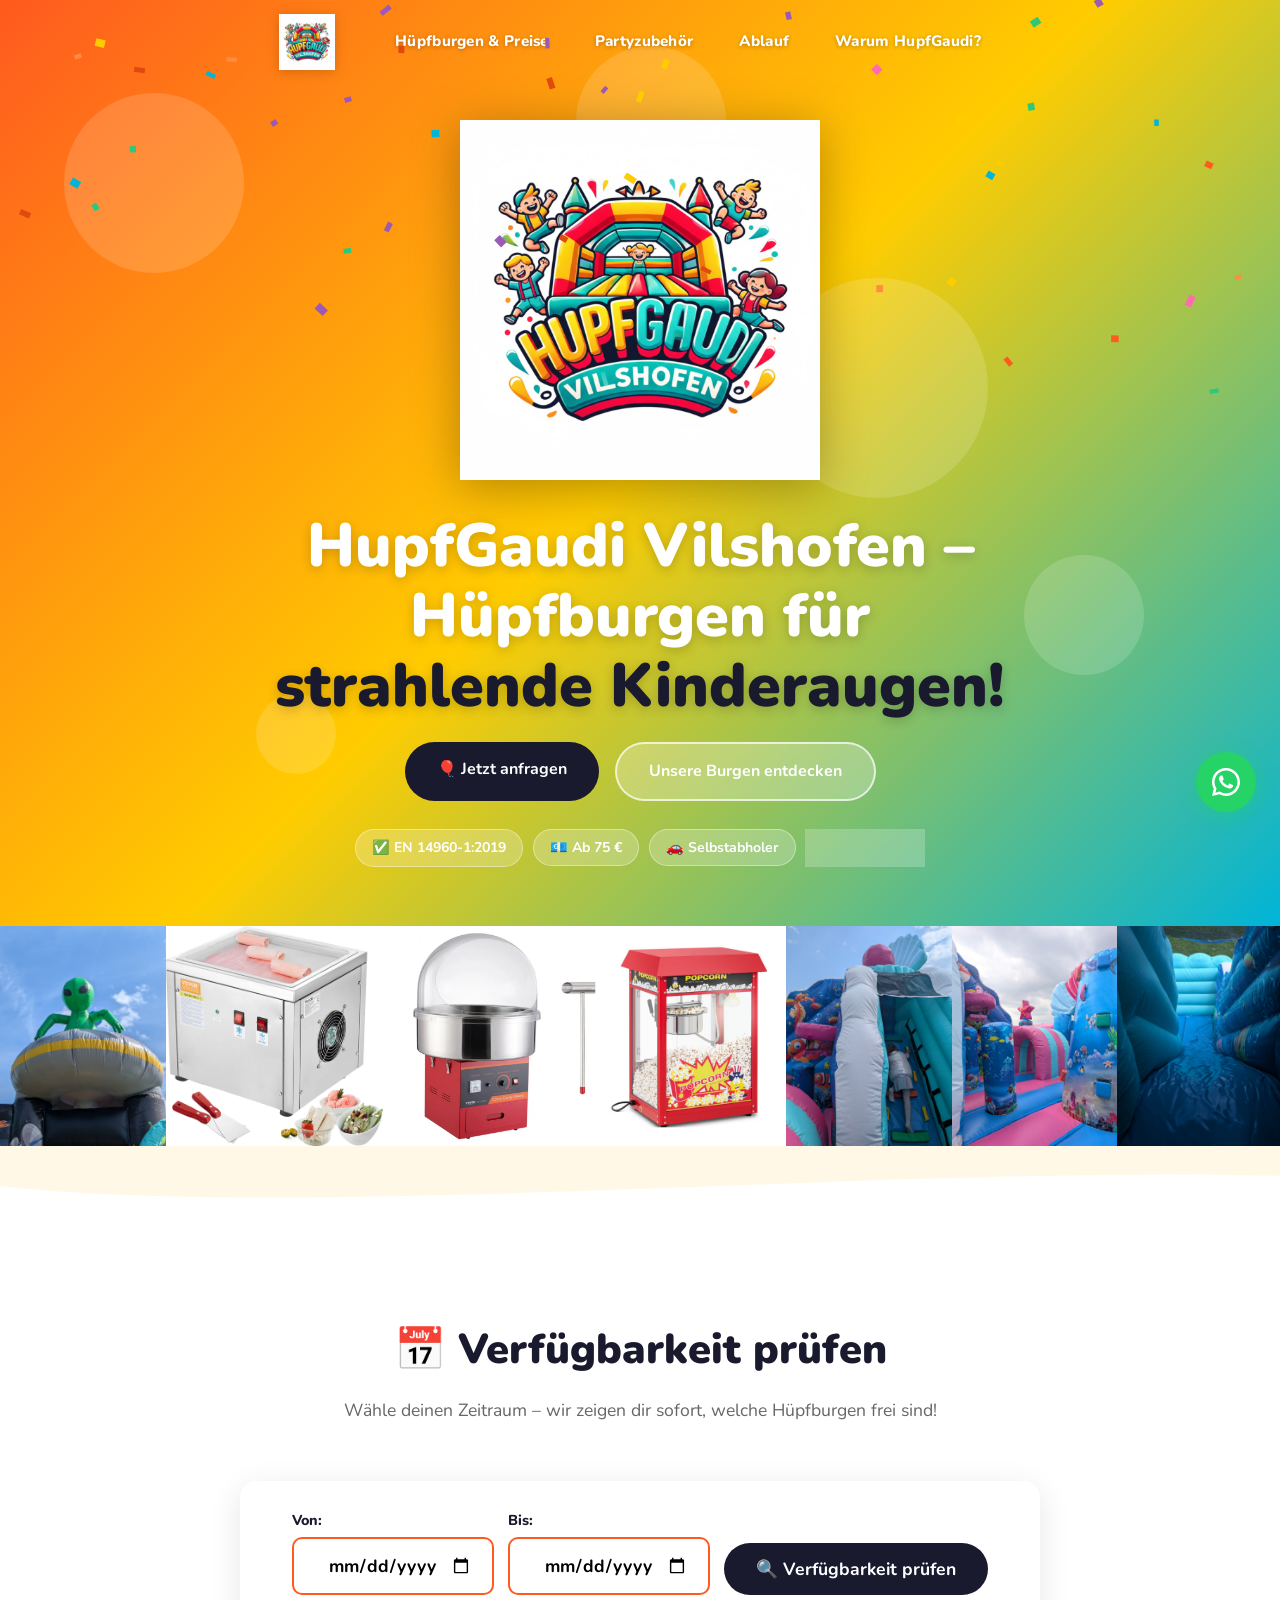
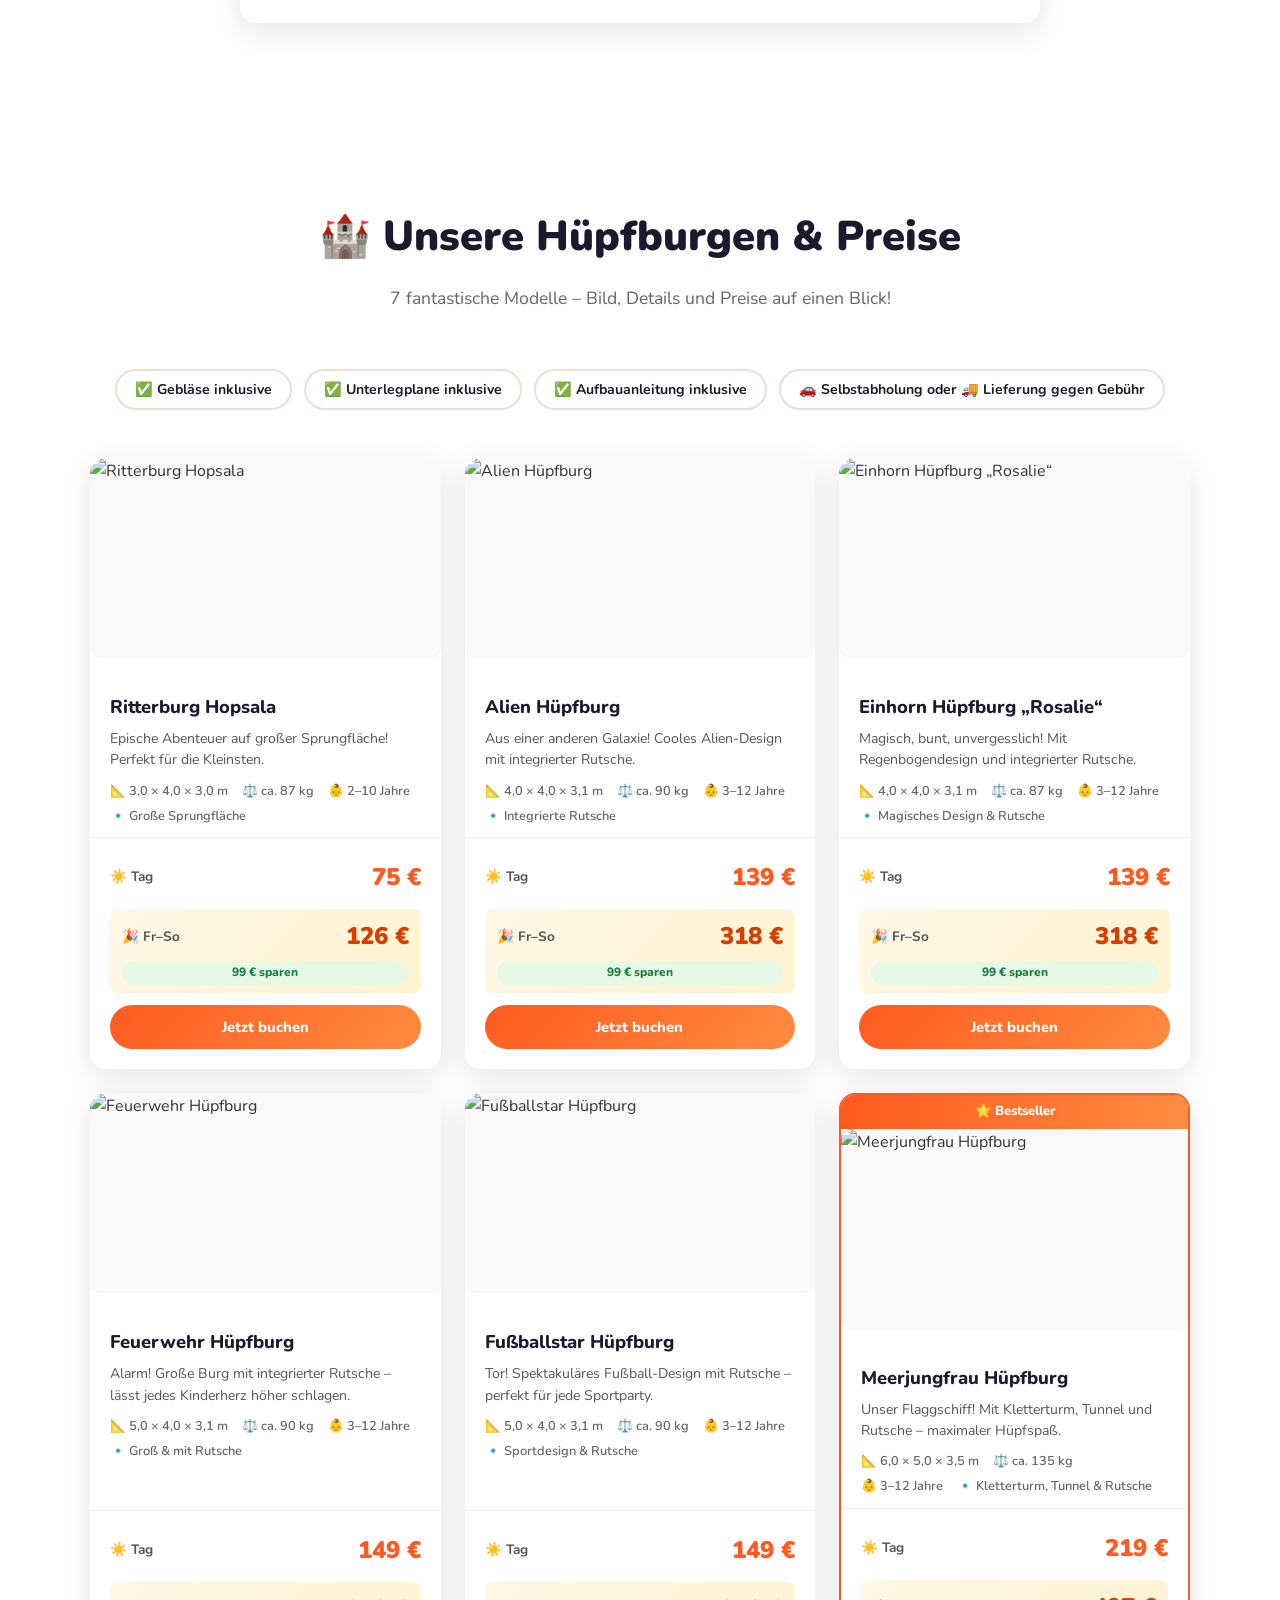
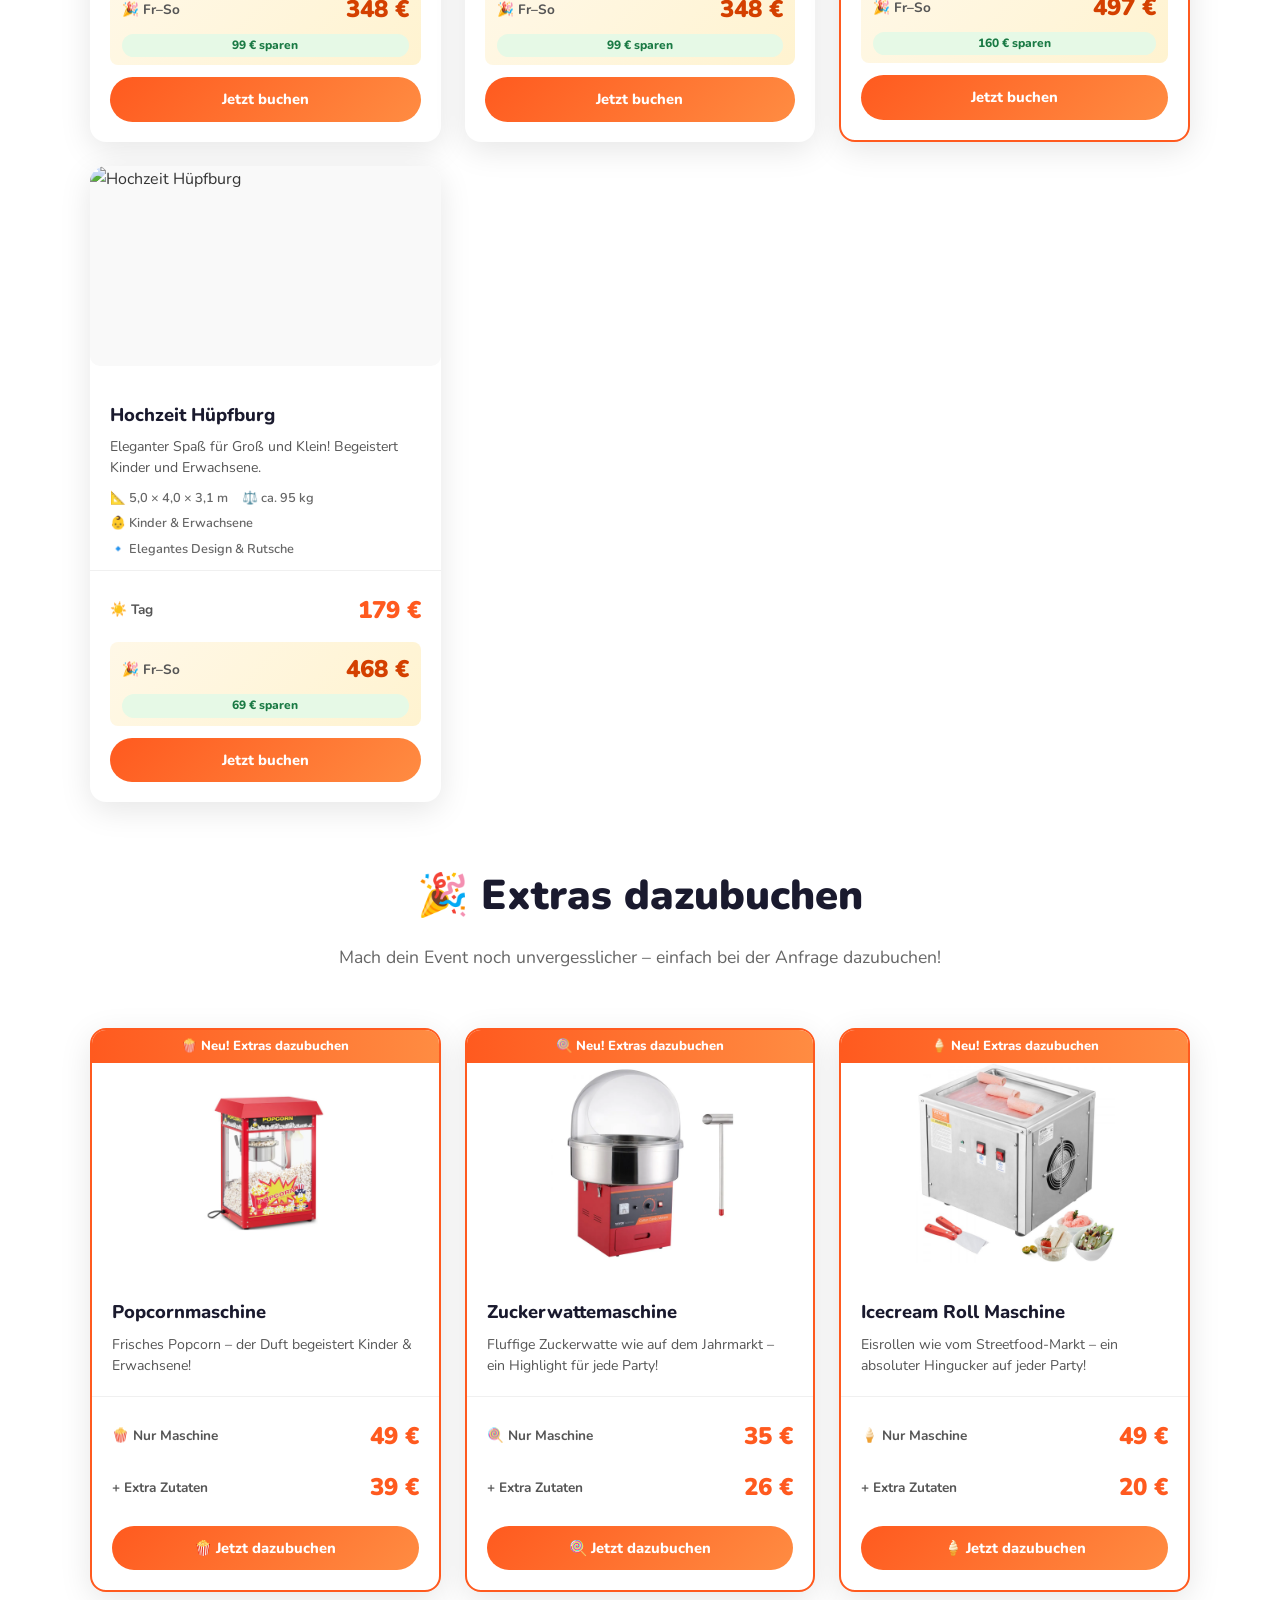
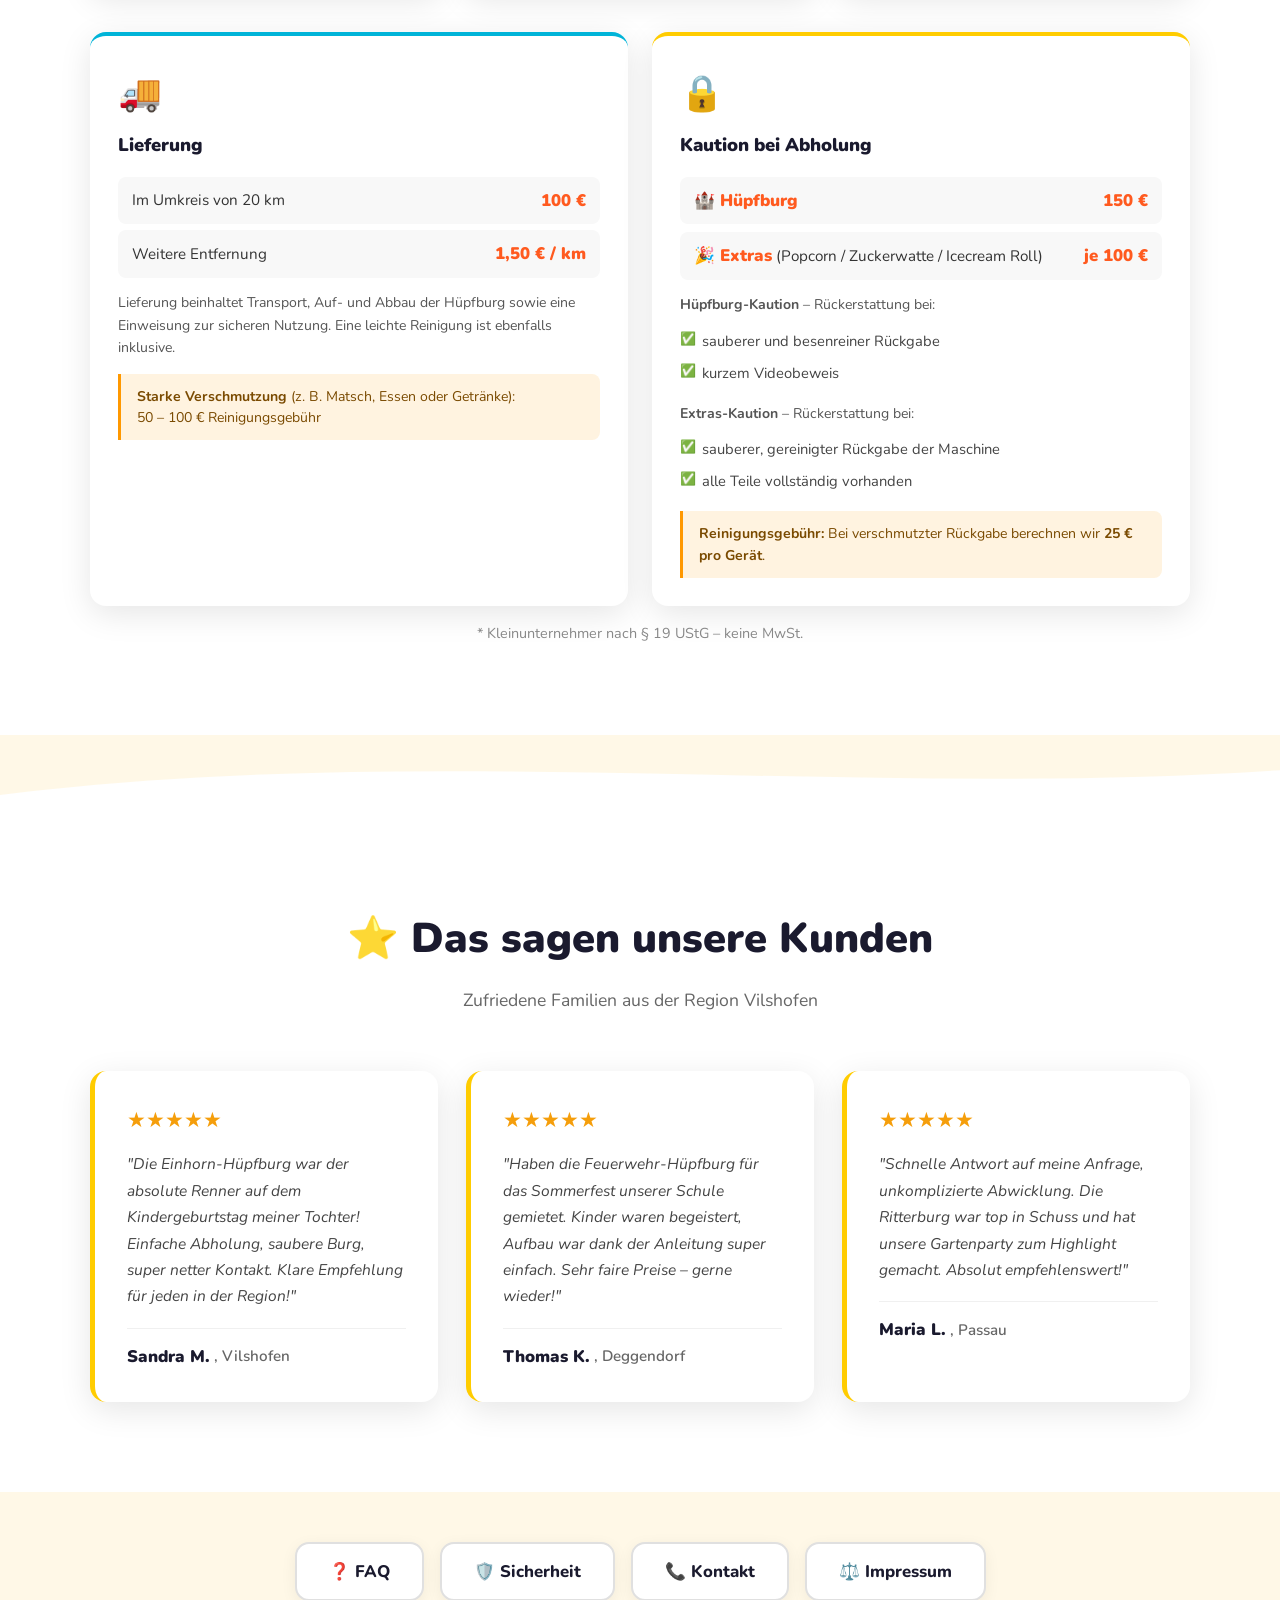
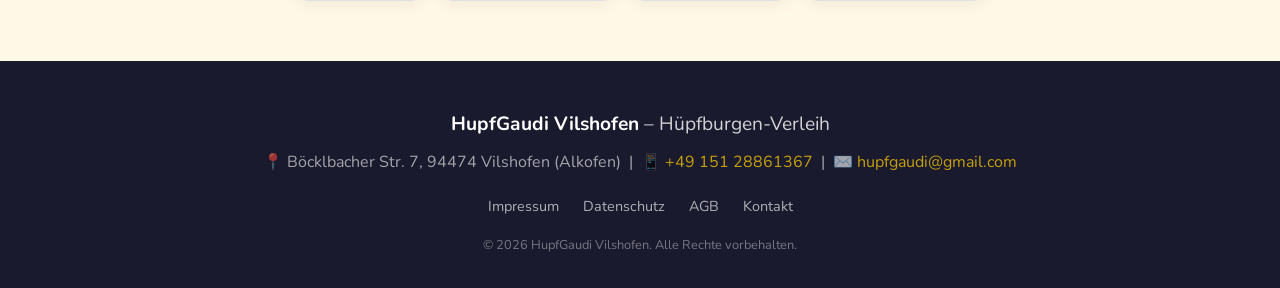
==== index.html @ 4e7404ff "Kontaktformular als Online-Buchung, Sperrtage, Anfragen-Verwaltung, E-Mail-Redesign - Kontaktformula" ====
<!DOCTYPE html>
<html lang="de">
<head>
  <meta charset="UTF-8" />
  <meta name="viewport" content="width=device-width, initial-scale=1.0" />

  <!-- SEO -->
  <title>Hüpfburg mieten Vilshofen & Passau | HupfGaudi – ab 109 € EN 14960-1 geprüft</title>
  <meta name="description" content="Hüpfburgen-Verleih in Vilshofen und Umgebung. Geprüft nach EN 14960-1:2019, faire Preise ab 109 € – für Kindergeburtstage, Familienfeste, Firmenfeiern. Jetzt anfragen!" />
  <link rel="canonical" href="https://www.hupfgaudi-vilshofen.de/" />

  <!-- Geo-Tags (lokale SEO) -->
  <meta name="geo.region"    content="DE-BY" />
  <meta name="geo.placename" content="Vilshofen an der Donau" />
  <meta name="geo.position"  content="48.60;13.18" />
  <meta name="ICBM"          content="48.60, 13.18" />

  <!-- Open Graph -->
  <meta property="og:type"        content="website" />
  <meta property="og:title"       content="HupfGaudi Vilshofen – Hüpfburgen-Verleih ab 75 €" />
  <meta property="og:description" content="Hüpfburgen nach EN 14960-1:2019 für Kindergeburtstage & Feste. Selbstabholung in Vilshofen (Alkofen). Jetzt anfragen!" />
  <meta property="og:url"         content="https://www.hupfgaudi-vilshofen.de" />
  <meta property="og:locale"      content="de_DE" />

  <!-- Twitter Card -->
  <meta name="twitter:card"        content="summary_large_image" />
  <meta name="twitter:title"       content="HupfGaudi Vilshofen – Hüpfburgen-Verleih" />
  <meta name="twitter:description" content="Hüpfburgen nach EN 14960-1:2019 ab 75 €. Jetzt anfragen!" />

  <!-- Google Fonts: Nunito (rund, verspielt, cross-platform) -->
  <link rel="preconnect" href="https://fonts.googleapis.com" />
  <link rel="preconnect" href="https://fonts.gstatic.com" crossorigin />
  <link rel="stylesheet" href="https://fonts.googleapis.com/css2?family=Nunito:wght@400;600;700;800;900&display=swap" />

  <link rel="stylesheet" href="style.css" />

  <!-- Schema.org: LocalBusiness -->
  <script type="application/ld+json">
  {
    "@context": "https://schema.org",
    "@type": "LocalBusiness",
    "name": "HupfGaudi Vilshofen",
    "description": "Hüpfburgen-Verleih in Vilshofen und Umgebung. Geprüft nach EN 14960-1:2019, faire Preise ab 75 €.",
    "telephone": "+4915128861367",
    "email": "hupfgaudi@gmail.com",
    "address": {
      "@type": "PostalAddress",
      "streetAddress": "Böcklbacher Str. 7",
      "addressLocality": "Vilshofen an der Donau",
      "postalCode": "94474",
      "addressCountry": "DE"
    },
    "openingHoursSpecification": [{
      "@type": "OpeningHoursSpecification",
      "dayOfWeek": ["Monday","Tuesday","Wednesday","Thursday","Friday","Saturday"],
      "opens": "08:00",
      "closes": "20:00"
    }],
    "priceRange": "ab 75 €"
  }
  </script>

  <!-- Schema.org: FAQPage (Google Rich Snippets) -->
  <script type="application/ld+json">
  {
    "@context": "https://schema.org",
    "@type": "FAQPage",
    "mainEntity": [
      { "@type": "Question", "name": "Was kostet eine Hüpfburg für einen Tag?",
        "acceptedAnswer": { "@type": "Answer", "text": "Unsere Hüpfburgen sind ab 75 € pro Tag erhältlich. Im Preis enthalten sind Gebläse, Unterlegplane und Aufbauanleitung – ohne versteckte Kosten." }},
      { "@type": "Question", "name": "Was ist im Mietpreis enthalten?",
        "acceptedAnswer": { "@type": "Answer", "text": "Gebläse, Unterlegplane und eine detaillierte Aufbauanleitung sind immer inklusive." }},
      { "@type": "Question", "name": "Wie groß muss die Fläche sein?",
        "acceptedAnswer": { "@type": "Answer", "text": "Je nach Modell ca. 5×5 m bis 7×4 m. Wir beraten Sie gerne." }},
      { "@type": "Question", "name": "Liefern Sie auch?",
        "acceptedAnswer": { "@type": "Answer", "text": "Aktuell bieten wir Selbstabholung in Vilshofen (Alkofen) an. Sprechen Sie uns auf Lieferoptionen an." }},
      { "@type": "Question", "name": "Gibt es eine Kaution?",
        "acceptedAnswer": { "@type": "Answer", "text": "Ja, bei Abholung wird eine Kaution erhoben: 150 € für Hüpfburgen, 100 € für Popcornmaschine, 100 € für Zuckerwattemaschine. Alle Kautionen werden bei sauberer Rückgabe vollständig erstattet. Bei verschmutzter Rückgabe berechnen wir 25 € Reinigungsgebühr pro Gerät." }}
    ]
  }
  </script>
</head>
<body>

  <!-- Accessibility: Skip Link -->
  <!-- Konfetti -->
  <canvas id="confetti" aria-hidden="true"></canvas>

  <a href="#huepfburgen" class="skip-link">Zum Hauptinhalt springen</a>

  <!-- ═══════════ HEADER ═══════════ -->
  <header id="header" role="banner">
    <a href="#" class="logo-wrap" aria-label="HupfGaudi Vilshofen – Startseite">
      <img src="img/logo.jpg" alt="HupfGaudi Vilshofen Logo" class="header-logo" />
    </a>
    <nav id="nav" role="navigation" aria-label="Hauptnavigation">
      <a href="#huepfburgen">Hüpfburgen & Preise</a>
      <a href="#partyzubehoer">Partyzubehör</a>
      <a href="javascript:void(0)" onclick="openModal('modal-ablauf')">Ablauf</a>
      <a href="javascript:void(0)" onclick="openModal('modal-warum')">Warum HupfGaudi?</a>
    </nav>
    <button class="burger" id="burger" aria-label="Menü öffnen" aria-expanded="false">
      <span></span><span></span><span></span>
    </button>
  </header>

  <main id="main-content">

    <!-- ═══════════ HERO ═══════════ -->
    <section class="hero" id="hero" aria-label="Willkommensbereich">
      <div class="hero-bubbles" aria-hidden="true">
        <div class="bubble"></div>
        <div class="bubble"></div>
        <div class="bubble"></div>
        <div class="bubble"></div>
        <div class="bubble"></div>
      </div>
      <div class="hero-content">
        <img src="img/logo.jpg" alt="HupfGaudi Vilshofen" class="hero-logo" />
        <h1>
          HupfGaudi Vilshofen –<br />
          Hüpfburgen für <span class="hero-highlight">strahlende Kinderaugen!</span>
        </h1>
        <div class="hero-btns">
          <a href="javascript:void(0)" onclick="openModal('modal-kontakt')" class="btn btn-primary">🎈 Jetzt anfragen</a>
          <a href="#huepfburgen" class="btn btn-secondary">Unsere Burgen entdecken</a>
        </div>
        <div class="hero-badges" aria-label="Unsere Vorteile">
          <span class="badge">✅ EN 14960-1:2019</span>
          <span class="badge">💶 Ab 75 €</span>
          <span class="badge">🚗 Selbstabholer</span>
          <span class="badge">📍 Vilshofen</span>
        </div>
      </div>
    </section>

    <!-- ═══════════ DIASHOW ═══════════ -->
    <section class="slideshow-strip" id="slideshow-strip" style="display:none">
      <div class="slideshow-track" id="hero-slideshow"></div>
    </section>

    <!-- ═══════════ WOCHENENDANGEBOT ═══════════ -->
    <section id="weekend-deal" class="weekend-deal" style="display:none">
      <div class="container">
        <h2 class="section-title">🔥 Wochenendangebot</h2>
        <p class="section-subtitle" id="deal-subtitle"></p>
        <div class="combo-grid" id="deal-container"></div>
      </div>
    </section>

    <!-- Wellen-Trenner -->
    <div class="wave-divider" style="background:var(--hell)" aria-hidden="true">
      <svg viewBox="0 0 1440 80" xmlns="http://www.w3.org/2000/svg" preserveAspectRatio="none" height="80">
        <path d="M0,40 C360,80 1080,0 1440,40 L1440,80 L0,80 Z" fill="#ffffff"/>
      </svg>
    </div>

    <!-- ═══════════ VERFÜGBARKEIT ═══════════ -->
    <section id="verfuegbarkeit">
      <div class="container" style="max-width:800px">
        <h2 class="section-title">📅 Verfügbarkeit prüfen</h2>
        <p class="section-subtitle">Wähle deinen Zeitraum – wir zeigen dir sofort, welche Hüpfburgen frei sind!</p>

        <div class="avail-check">
          <div class="avail-input-wrap">
            <div class="avail-date-group">
              <label for="avail-from">Von:</label>
              <input type="date" id="avail-from" class="avail-date-input" />
            </div>
            <div class="avail-date-group">
              <label for="avail-to">Bis:</label>
              <input type="date" id="avail-to" class="avail-date-input" />
            </div>
            <button id="avail-btn" class="btn btn-primary avail-btn">🔍 Verfügbarkeit prüfen</button>
          </div>

          <div id="avail-loading" class="avail-loading" style="display:none"><div class="avail-spinner"></div><p>Verfügbarkeit wird geprüft…</p></div>

          <div id="avail-results" class="avail-results" style="display:none">
            <h3 id="avail-results-title"></h3>
            <div id="avail-grid" class="avail-grid"></div>
            <p class="avail-hint">✅ = Verfügbar · ❌ = Bereits gebucht</p>
          </div>

          <div id="avail-error" class="avail-error" style="display:none">
            <p>⚠️ Die Verfügbarkeit konnte nicht abgerufen werden. Bitte kontaktiere uns direkt per <a href="https://wa.me/4915128861367">WhatsApp</a> oder <a href="tel:+4915128861367">Telefon</a>.</p>
          </div>
        </div>
      </div>
    </section>

    <!-- ═══════════ HÜPFBURGEN & PREISE (kombiniert) ═══════════ -->
    <section id="huepfburgen">
      <div class="container">
        <h2 class="section-title">🏰 Unsere Hüpfburgen & Preise</h2>
        <p class="section-subtitle">7 fantastische Modelle – Bild, Details und Preise auf einen Blick!</p>

        <div class="price-includes">
          <span>✅ Gebläse inklusive</span>
          <span>✅ Unterlegplane inklusive</span>
          <span>✅ Aufbauanleitung inklusive</span>
          <span>🚗 Selbstabholung oder 🚚 Lieferung gegen Gebühr</span>
        </div>

        <div id="preise" class="combo-grid">

          <div class="combo-card" data-product="Ritterburg Hopsala">
            <img src="https://hupfgaudi-vilshofen.de/wp-content/uploads/go-x/u/17b03c36-5d1a-478e-9a02-f8ebd2e70e9b/image.png" alt="Ritterburg Hopsala" class="combo-img card-img" loading="lazy" />
            <div class="combo-info">
              <h3>Ritterburg Hopsala</h3>
              <p>Epische Abenteuer auf großer Sprungfläche! Perfekt für die Kleinsten.</p>
              <ul class="combo-meta">
                <li>📐 3,0 × 4,0 × 3,0 m</li>
                <li>⚖️ ca. 87 kg</li>
                <li>👶 2–10 Jahre</li>
                <li>🔹 Große Sprungfläche</li>
              </ul>
            </div>
            <div class="combo-prices">
              <div class="combo-price-main">
                <span class="combo-price-label">☀️ Tag</span>
                <span class="combo-price-value">75 €</span>
              </div>
              <div class="combo-price-weekend">
                <span class="combo-price-label">🎉 Fr–So</span>
                <span class="combo-price-value">126 €</span>
                <span class="combo-save">99 € sparen</span>
              </div>
              <a href="#verfuegbarkeit" class="combo-cta">Jetzt buchen</a>
            </div>
          </div>

          <div class="combo-card" data-product="Alien">
            <img src="https://hupfgaudi-vilshofen.de/wp-content/uploads/go-x/u/9139d95d-2272-4b9a-8d67-c8d38ae06c48/image.png" alt="Alien Hüpfburg" class="combo-img card-img" loading="lazy" />
            <div class="combo-info">
              <h3>Alien Hüpfburg</h3>
              <p>Aus einer anderen Galaxie! Cooles Alien-Design mit integrierter Rutsche.</p>
              <ul class="combo-meta">
                <li>📐 4,0 × 4,0 × 4,0 m</li>
                <li>⚖️ ca. 90 kg</li>
                <li>👶 3–12 Jahre</li>
                <li>🔹 Integrierte Rutsche</li>
              </ul>
            </div>
            <div class="combo-prices">
              <div class="combo-price-main">
                <span class="combo-price-label">☀️ Tag</span>
                <span class="combo-price-value">139 €</span>
              </div>
              <div class="combo-price-weekend">
                <span class="combo-price-label">🎉 Fr–So</span>
                <span class="combo-price-value">318 €</span>
                <span class="combo-save">99 € sparen</span>
              </div>
              <a href="#verfuegbarkeit" class="combo-cta">Jetzt buchen</a>
            </div>
          </div>

          <div class="combo-card" data-product="Einhorn Rosalie">
            <img src="https://hupfgaudi-vilshofen.de/wp-content/uploads/go-x/u/09ec4e04-1e2e-4702-bc83-2e39eb7cff16/image.png" alt="Einhorn Rosalie" class="combo-img card-img" loading="lazy" />
            <div class="combo-info">
              <h3>Einhorn Hüpfburg „Rosalie"</h3>
              <p>Magisch, bunt, unvergesslich! Mit Regenbogendesign und integrierter Rutsche.</p>
              <ul class="combo-meta">
                <li>📐 4,0 × 4,0 × 3,1 m</li>
                <li>⚖️ ca. 87 kg</li>
                <li>👶 3–12 Jahre</li>
                <li>🔹 Magisches Design & Rutsche</li>
              </ul>
            </div>
            <div class="combo-prices">
              <div class="combo-price-main">
                <span class="combo-price-label">☀️ Tag</span>
                <span class="combo-price-value">139 €</span>
              </div>
              <div class="combo-price-weekend">
                <span class="combo-price-label">🎉 Fr–So</span>
                <span class="combo-price-value">318 €</span>
                <span class="combo-save">99 € sparen</span>
              </div>
              <a href="#verfuegbarkeit" class="combo-cta">Jetzt buchen</a>
            </div>
          </div>

          <div class="combo-card" data-product="Feuerwehr">
            <img src="https://hupfgaudi-vilshofen.de/wp-content/uploads/go-x/u/552882bf-eacf-4b68-8d9b-aba392b2099b/image.png" alt="Feuerwehr Hüpfburg" class="combo-img card-img" loading="lazy" />
            <div class="combo-info">
              <h3>Feuerwehr Hüpfburg</h3>
              <p>Alarm! Große Burg mit integrierter Rutsche – lässt jedes Kinderherz höher schlagen.</p>
              <ul class="combo-meta">
                <li>📐 5,0 × 4,0 × 3,1 m</li>
                <li>⚖️ ca. 90 kg</li>
                <li>👶 3–12 Jahre</li>
                <li>🔹 Groß & mit Rutsche</li>
              </ul>
            </div>
            <div class="combo-prices">
              <div class="combo-price-main">
                <span class="combo-price-label">☀️ Tag</span>
                <span class="combo-price-value">149 €</span>
              </div>
              <div class="combo-price-weekend">
                <span class="combo-price-label">🎉 Fr–So</span>
                <span class="combo-price-value">348 €</span>
                <span class="combo-save">99 € sparen</span>
              </div>
              <a href="#verfuegbarkeit" class="combo-cta">Jetzt buchen</a>
            </div>
          </div>

          <div class="combo-card" data-product="Fußballstar">
            <img src="https://hupfgaudi-vilshofen.de/wp-content/uploads/go-x/u/a70ba2fb-c9b3-48a7-987a-b2f84bdc419a/image.png" alt="Fußballstar Hüpfburg" class="combo-img card-img" loading="lazy" />
            <div class="combo-info">
              <h3>Fußballstar Hüpfburg</h3>
              <p>Tor! Spektakuläres Fußball-Design mit Rutsche – perfekt für jede Sportparty.</p>
              <ul class="combo-meta">
                <li>📐 5,0 × 4,0 × 3,1 m</li>
                <li>⚖️ ca. 90 kg</li>
                <li>👶 3–12 Jahre</li>
                <li>🔹 Sportdesign & Rutsche</li>
              </ul>
            </div>
            <div class="combo-prices">
              <div class="combo-price-main">
                <span class="combo-price-label">☀️ Tag</span>
                <span class="combo-price-value">149 €</span>
              </div>
              <div class="combo-price-weekend">
                <span class="combo-price-label">🎉 Fr–So</span>
                <span class="combo-price-value">348 €</span>
                <span class="combo-save">99 € sparen</span>
              </div>
              <a href="#verfuegbarkeit" class="combo-cta">Jetzt buchen</a>
            </div>
          </div>

          <div class="combo-card combo-card--featured" data-product="Meerjungfrau">
            <div class="combo-badge">⭐ Bestseller</div>
            <img src="https://hupfgaudi-vilshofen.de/wp-content/uploads/go-x/u/9abdbab3-65f9-4fb0-846a-997c09765c65/l0,t135,w1080,h1080/image-768x768.png" alt="Meerjungfrau Hüpfburg" class="combo-img card-img" loading="lazy" />
            <div class="combo-info">
              <h3>Meerjungfrau Hüpfburg</h3>
              <p>Unser Flaggschiff! Mit Kletterturm, Tunnel und Rutsche – maximaler Hüpfspaß.</p>
              <ul class="combo-meta">
                <li>📐 6,0 × 5,0 × 3,5 m</li>
                <li>⚖️ ca. 135 kg</li>
                <li>👶 3–12 Jahre</li>
                <li>🔹 Kletterturm, Tunnel & Rutsche</li>
              </ul>
            </div>
            <div class="combo-prices">
              <div class="combo-price-main">
                <span class="combo-price-label">☀️ Tag</span>
                <span class="combo-price-value">219 €</span>
              </div>
              <div class="combo-price-weekend">
                <span class="combo-price-label">🎉 Fr–So</span>
                <span class="combo-price-value">497 €</span>
                <span class="combo-save">160 € sparen</span>
              </div>
              <a href="#verfuegbarkeit" class="combo-cta">Jetzt buchen</a>
            </div>
          </div>

          <div class="combo-card" data-product="Hochzeitsburg">
            <img src="https://hupfgaudi-vilshofen.de/wp-content/uploads/go-x/u/1d8aa97d-fbc4-4550-acd7-49bdc215a979/image.png" alt="Hochzeit Hüpfburg" class="combo-img card-img" loading="lazy" />
            <div class="combo-info">
              <h3>Hochzeit Hüpfburg</h3>
              <p>Eleganter Spaß für Groß und Klein! Begeistert Kinder und Erwachsene.</p>
              <ul class="combo-meta">
                <li>📐 5,0 × 4,0 × 3,1 m</li>
                <li>⚖️ ca. 95 kg</li>
                <li>👨‍👩‍👧 Kinder & Erwachsene</li>
                <li>🔹 Elegantes Design & Rutsche</li>
              </ul>
            </div>
            <div class="combo-prices">
              <div class="combo-price-main">
                <span class="combo-price-label">☀️ Tag</span>
                <span class="combo-price-value">179 €</span>
              </div>
              <div class="combo-price-weekend">
                <span class="combo-price-label">🎉 Fr–So</span>
                <span class="combo-price-value">468 €</span>
                <span class="combo-save">99 € sparen</span>
              </div>
              <a href="#verfuegbarkeit" class="combo-cta">Jetzt buchen</a>
            </div>
          </div>

        </div>

        <!-- Extras Überschrift -->
        <h2 class="section-title" style="margin-top:60px" id="partyzubehoer">🎉 Extras dazubuchen</h2>
        <p class="section-subtitle">Mach dein Event noch unvergesslicher – einfach bei der Anfrage dazubuchen!</p>

        <!-- Popcorn Add-on (wie eine Hüpfburg-Karte) -->
        <div class="combo-grid extras-grid">
          <div class="combo-card combo-card--featured" data-product="Popcornmaschine">
            <div class="combo-badge">🍿 Neu! Extras dazubuchen</div>
            <img src="img/Popcornmaschine.avif" alt="Popcornmaschine" class="combo-img card-img" style="background:#fff" loading="lazy" />
            <div class="combo-info">
              <h3>Popcornmaschine</h3>
              <p>Frisches Popcorn – der Duft begeistert Kinder & Erwachsene!</p>
              <p style="font-size:.88rem;color:var(--dark);font-weight:700;margin-top:10px">Zutatenpaket beinhaltet:</p>
              <ul class="combo-meta" style="flex-direction:column;gap:2px">
                <li>📦 500 g Popcornmais</li>
                <li>🫗 Popcornöl</li>
                <li>🍬 Vanillezucker</li>
                <li>🥤 Popcorntüten</li>
                <li>🎉 Ca. 21 Liter fertiges Popcorn (~21 Portionen)</li>
              </ul>
            </div>
            <div class="combo-prices">
              <div class="combo-price-main">
                <span class="combo-price-label">🍿 Nur Maschine</span>
                <span class="combo-price-value">49 €</span>
              </div>
              <div class="combo-price-main">
                <span class="combo-price-label">+ Extra Zutatenpaket</span>
                <span class="combo-price-value">39 €</span>
              </div>
              <a href="javascript:void(0)" onclick="openModal('modal-kontakt')" class="combo-cta">🍿 Jetzt dazubuchen</a>
            </div>
          </div>

          <div class="combo-card combo-card--featured" data-product="Zuckerwattenmaschine">
            <div class="combo-badge">🍭 Neu! Extras dazubuchen</div>
            <img src="img/Zuckerwattemaschine.webp" alt="Zuckerwattemaschine" class="combo-img card-img" style="background:#fff" loading="lazy" />
            <div class="combo-info">
              <h3>Zuckerwattemaschine</h3>
              <p>Fluffige Zuckerwatte wie auf dem Jahrmarkt – ein Highlight für jede Party!</p>
              <p style="font-size:.88rem;color:var(--dark);font-weight:700;margin-top:10px">Zutatenset beinhaltet:</p>
              <ul class="combo-meta" style="flex-direction:column;gap:2px">
                <li>🍓 Aromazucker Erdbeer (230 g)</li>
                <li>🍦 Aromazucker Vanille (230 g)</li>
                <li>🫧 Aromazucker Kaugummi (230 g)</li>
                <li>🥢 50 Zuckerwattestäbe</li>
              </ul>
            </div>
            <div class="combo-prices">
              <div class="combo-price-main">
                <span class="combo-price-label">🍭 Nur Maschine</span>
                <span class="combo-price-value">35 €</span>
              </div>
              <div class="combo-price-main">
                <span class="combo-price-label">+ Extra Zutatenset</span>
                <span class="combo-price-value">26 €</span>
              </div>
              <a href="javascript:void(0)" onclick="openModal('modal-kontakt')" class="combo-cta">🍭 Jetzt dazubuchen</a>
            </div>
          </div>

          <div class="combo-card combo-card--featured" data-product="Ice Cream Roll Maschine">
            <div class="combo-badge">🍦 Neu! Extras dazubuchen</div>
            <img src="img/icecream-roll-maschine.jpg" alt="Icecream Roll Maschine" class="combo-img card-img" style="background:#fff" loading="lazy" />
            <div class="combo-info">
              <h3>Icecream Roll Maschine</h3>
              <p>Eisrollen wie vom Streetfood-Markt – ein absoluter Hingucker auf jeder Party!</p>
              <p style="font-size:.88rem;color:var(--dark);font-weight:700;margin-top:10px">Zutatenset beinhaltet:</p>
              <ul class="combo-meta" style="flex-direction:column;gap:2px">
                <li>🥤 50 Becher</li>
                <li>🥄 50 Löffel</li>
              </ul>
            </div>
            <div class="combo-prices">
              <div class="combo-price-main">
                <span class="combo-price-label">🍦 Nur Maschine</span>
                <span class="combo-price-value">49 €</span>
              </div>
              <div class="combo-price-main">
                <span class="combo-price-label">+ Extra Zutatenset</span>
                <span class="combo-price-value">20 €</span>
              </div>
              <a href="javascript:void(0)" onclick="openModal('modal-kontakt')" class="combo-cta">🍦 Jetzt dazubuchen</a>
            </div>
          </div>

        </div>

        <!-- Lieferung & Kaution Info-Boxen -->
        <div class="extra-info-grid">

          <div class="extra-info-box extra-info-box--delivery">
            <div class="extra-info-icon">🚚</div>
            <h3>Lieferung</h3>
            <div class="extra-info-row">
              <span id="liefer-radius-text">Im Umkreis von 20 km</span>
              <strong id="liefer-pauschal-text">100 €</strong>
            </div>
            <div class="extra-info-row">
              <span>Weitere Entfernung</span>
              <strong id="liefer-km-text">1,50 € / km</strong>
            </div>
            <p class="extra-info-desc">Lieferung beinhaltet Transport, Auf- und Abbau der Hüpfburg sowie eine Einweisung zur sicheren Nutzung. Eine leichte Reinigung ist ebenfalls inklusive.</p>
            <div class="extra-info-warning">
              <strong>Starke Verschmutzung</strong> (z. B. Matsch, Essen oder Getränke):<br />
              50 – 100 € Reinigungsgebühr
            </div>
          </div>

          <div class="extra-info-box extra-info-box--kaution">
            <div class="extra-info-icon">🔒</div>
            <h3>Kaution bei Abholung</h3>

            <div class="extra-info-row" style="margin-bottom:8px">
              <span><strong>🏰 Hüpfburg</strong></span>
              <strong>150 €</strong>
            </div>
            <div class="extra-info-row" style="margin-bottom:14px">
              <span><strong>🎉 Extras</strong> (Popcorn / Zuckerwatte / Icecream Roll)</span>
              <strong>je 100 €</strong>
            </div>

            <p class="extra-info-desc"><strong>Hüpfburg-Kaution</strong> – Rückerstattung bei:</p>
            <ul class="extra-info-list">
              <li>sauberer und besenreiner Rückgabe</li>
              <li>kurzem Videobeweis</li>
            </ul>

            <p class="extra-info-desc" style="margin-top:14px"><strong>Extras-Kaution</strong> – Rückerstattung bei:</p>
            <ul class="extra-info-list">
              <li>sauberer, gereinigter Rückgabe der Maschine</li>
              <li>alle Teile vollständig vorhanden</li>
            </ul>
            <div class="extra-info-warning">
              <strong>Reinigungsgebühr:</strong> Bei verschmutzter Rückgabe berechnen wir <strong>25 € pro Gerät</strong>.
            </div>
          </div>

        </div>

        <p class="price-hint">* Kleinunternehmer nach § 19 UStG – keine MwSt.</p>
      </div>
    </section>

    <!-- Wellen-Trenner -->
    <div class="wave-divider" style="background:#fff8e7" aria-hidden="true">
      <svg viewBox="0 0 1440 80" xmlns="http://www.w3.org/2000/svg" preserveAspectRatio="none" height="80">
        <path d="M0,60 C480,0 960,80 1440,20 L1440,80 L0,80 Z" fill="#ffffff"/>
      </svg>
    </div>

    <!-- ═══════════ BEWERTUNGEN ═══════════ -->
    <section id="bewertungen">
      <div class="container">
        <h2 class="section-title">⭐ Das sagen unsere Kunden</h2>
        <p class="section-subtitle">Zufriedene Familien aus der Region Vilshofen</p>
        <div class="reviews-grid">

          <article class="review-card" itemscope itemtype="https://schema.org/Review">
            <div class="review-stars" aria-label="5 von 5 Sternen">★★★★★</div>
            <blockquote itemprop="reviewBody">
              "Die Einhorn-Hüpfburg war der absolute Renner auf dem Kindergeburtstag meiner Tochter! Einfache Abholung, saubere Burg, super netter Kontakt. Klare Empfehlung für jeden in der Region!"
            </blockquote>
            <footer>
              <strong itemprop="author">Sandra M.</strong><span>, Vilshofen</span>
            </footer>
          </article>

          <article class="review-card" itemscope itemtype="https://schema.org/Review">
            <div class="review-stars" aria-label="5 von 5 Sternen">★★★★★</div>
            <blockquote itemprop="reviewBody">
              "Haben die Feuerwehr-Hüpfburg für das Sommerfest unserer Schule gemietet. Kinder waren begeistert, Aufbau war dank der Anleitung super einfach. Sehr faire Preise – gerne wieder!"
            </blockquote>
            <footer>
              <strong itemprop="author">Thomas K.</strong><span>, Deggendorf</span>
            </footer>
          </article>

          <article class="review-card" itemscope itemtype="https://schema.org/Review">
            <div class="review-stars" aria-label="5 von 5 Sternen">★★★★★</div>
            <blockquote itemprop="reviewBody">
              "Schnelle Antwort auf meine Anfrage, unkomplizierte Abwicklung. Die Ritterburg war top in Schuss und hat unsere Gartenparty zum Highlight gemacht. Absolut empfehlenswert!"
            </blockquote>
            <footer>
              <strong itemprop="author">Maria L.</strong><span>, Passau</span>
            </footer>
          </article>

        </div>
      </div>
    </section>

    <!-- ═══════════ BUTTON-LEISTE ═══════════ -->
    <section class="bottom-buttons-section">
      <div class="container">
        <div class="bottom-buttons">
          <button class="bottom-btn" onclick="openModal('modal-faq')">❓ FAQ</button>
          <button class="bottom-btn" onclick="openModal('modal-sicherheit')">🛡️ Sicherheit</button>
          <button class="bottom-btn" onclick="openModal('modal-kontakt')">📞 Kontakt</button>
          <button class="bottom-btn" onclick="openModal('modal-impressum')">⚖️ Impressum</button>
        </div>
      </div>
    </section>

  </main>

  <!-- ═══════════ MODAL: FAQ ═══════════ -->
  <div id="modal-faq" class="modal" role="dialog" aria-modal="true" aria-label="Häufige Fragen">
    <div class="modal-content">
      <button class="modal-close" onclick="closeModal('modal-faq')">✕</button>
      <h2 class="section-title">❓ Häufige Fragen</h2>
      <div class="faq-list">
        <details class="faq-item"><summary>Was ist im Mietpreis enthalten?</summary><p>Im Preis ab 75 € sind Gebläse, Unterlegplane und eine detaillierte Aufbauanleitung immer inklusive. Es gibt keine versteckten Zusatzkosten.</p></details>
        <details class="faq-item"><summary>Wie groß muss die Fläche für die Hüpfburg sein?</summary><p>Je nach Modell benötigst du ca. 5×5 m bis 7×4 m Fläche. Wir beraten dich gerne, welche Burg für deine Örtlichkeit am besten passt.</p></details>
        <details class="faq-item"><summary>Liefern Sie die Hüpfburg auch zu uns?</summary><p>Aktuell bieten wir einen Selbstabholer-Service an. Die Abholung erfolgt bequem bei uns in Vilshofen (Alkofen). Bei Bedarf sprich uns gerne auf Lieferoptionen an!</p></details>
        <details class="faq-item"><summary>Sind die Hüpfburgen für draußen und drinnen geeignet?</summary><p>Ja! Alle unsere Burgen sind sowohl für den Innen- als auch Außenbereich geeignet. Bei Wind über Windstärke 4 (ca. 7 m/s) sollte die Burg aus Sicherheitsgründen abgebaut werden.</p></details>
        <details class="faq-item"><summary>Wie lange im Voraus muss ich buchen?</summary><p>Wir empfehlen mindestens 2–3 Wochen im Voraus zu buchen, besonders in der Hauptsaison Mai–September. Kurzfristige Anfragen nehmen wir gerne entgegen – Verfügbarkeit vorausgesetzt.</p></details>
        <details class="faq-item"><summary>Gibt es eine Kaution?</summary><p>Ja! <strong>Hüpfburgen: 150 €</strong> – Rückerstattung bei sauberer und besenreiner Rückgabe mit Videobeweis. <strong>Extras (Popcorn / Zuckerwatte / Icecream Roll): je 100 €</strong> – Rückerstattung bei sauberer, gereinigter Rückgabe. Bei verschmutzter Rückgabe: <strong>25 € Reinigungsgebühr pro Gerät</strong>.</p></details>
      </div>

      <h3 style="text-align:center;color:var(--dark);margin:28px 0 16px;font-size:1.1rem">🎉 Partyzubehör</h3>
      <div class="faq-list">
        <details class="faq-item"><summary>Welches Partyzubehör kann ich dazubuchen?</summary><p>Wir bieten drei Maschinen zum Verleih an: <strong>Popcornmaschine</strong> (49 €/Tag), <strong>Zuckerwattemaschine</strong> (35 €/Tag) und <strong>Icecream Roll Maschine</strong> (49 €/Tag). Zu jeder Maschine gibt es optional ein passendes Zutatenset dazu.</p></details>
        <details class="faq-item"><summary>Muss ich die Maschinen gereinigt zurückgeben?</summary><p>Ja! Alle Maschinen müssen <strong>sauber und gereinigt</strong> zurückgegeben werden. Bei verschmutzter Rückgabe berechnen wir eine <strong>Reinigungsgebühr von 25 € pro Gerät</strong>, die von der Kaution einbehalten wird.</p></details>
        <details class="faq-item"><summary>Brauche ich einen Stromanschluss für die Maschinen?</summary><p>Ja, alle Maschinen benötigen eine <strong>normale Haushaltssteckdose (230 V)</strong>. Die Popcorn- und Zuckerwattemaschine sollten in trockenen, geschützten Bereichen betrieben werden. Die Icecream Roll Maschine muss ca. <strong>30 Minuten vorkühlen</strong>, bevor Eisrollen zubereitet werden können.</p></details>
        <details class="faq-item"><summary>Gibt es einen eigenen Mietvertrag für Partyzubehör?</summary><p>Ja! Für Partyzubehör gibt es einen <strong>separaten Mietvertrag</strong>, den du auf unserer Website herunterladen kannst. Bitte bringe ihn ausgefüllt und unterschrieben zur Abholung mit.</p></details>
      </div>
    </div>
  </div>

  <!-- ═══════════ MODAL: SICHERHEIT ═══════════ -->
  <div id="modal-sicherheit" class="modal" role="dialog" aria-modal="true" aria-label="Sicherheitshinweise">
    <div class="modal-content modal-content--wide">
      <button class="modal-close" onclick="closeModal('modal-sicherheit')">✕</button>
      <h2 class="section-title">🛡️ Sicherheitshinweise</h2>
      <p style="text-align:center;color:#666;margin-bottom:28px">Alle unsere Hüpfburgen entsprechen der <strong>DIN EN 14960</strong> Norm. Bitte lies diese Hinweise sorgfältig!</p>
      <div class="sicher-grid">
        <div class="sicher-card"><div class="sicher-icon">👀</div><h3>Aufsichtspflicht</h3><ul><li>Die Hüpfburg darf nur unter <strong>ständiger Aufsicht</strong> von Erwachsenen betrieben werden.</li><li>Kinder unter 3 Jahren dürfen die Hüpfburg <strong>nicht</strong> benutzen.</li><li>Es darf immer nur <strong>eine Altersgruppe</strong> gleichzeitig hüpfen.</li><li>Die Aufsichtsperson darf die Hüpfburg während des Betriebs <strong>nicht verlassen</strong>.</li></ul></div>
        <div class="sicher-card"><div class="sicher-icon">🧒</div><h3>Personenanzahl & Gewicht</h3><ul><li>Die <strong>maximale Personenanzahl</strong> je nach Modell beachten.</li><li>Das <strong>Maximalgewicht pro Person</strong> beträgt 80 kg.</li><li>Erwachsene dürfen die Hüpfburg grundsätzlich <strong>nicht benutzen</strong> (Ausnahme: Hochzeits-Hüpfburg).</li></ul></div>
        <div class="sicher-card"><div class="sicher-icon">⚠️</div><h3>Verbotene Verhaltensweisen</h3><ul><li><strong>Kein</strong> Raufen, Schubsen oder Springen auf andere Personen.</li><li><strong>Keine</strong> spitzen Gegenstände, Schuhe mit Absätzen oder Schmuck.</li><li><strong>Kein</strong> Essen, Trinken oder Kaugummi in der Hüpfburg.</li><li><strong>Keine</strong> Haustiere in oder neben der Hüpfburg.</li></ul></div>
        <div class="sicher-card"><div class="sicher-icon">🌬️</div><h3>Wetterbedingungen & Nässe</h3><ul><li>Die Hüpfburg darf <strong>nicht nass werden</strong> – auch <strong>keine Wasserspiele</strong> an heißen Tagen! <strong>Verletzungsgefahr durch Ausrutschen!</strong></li><li>Bei <strong>Regen sofort abbauen</strong> und die Burg in Sicherheit bringen.</li><li>Bei <strong>Windstärke 4</strong> oder mehr sofort <strong>abbauen</strong>.</li><li>Bei <strong>Gewitter</strong> Betrieb sofort einstellen.</li><li>Die Hüpfburg darf <strong>nicht bei Frost</strong> oder Schnee betrieben werden.</li></ul></div>
        <div class="sicher-card"><div class="sicher-icon">🔧</div><h3>Aufbau & Betrieb</h3><ul><li><strong>Ebener, hindernisfreier Untergrund</strong> erforderlich.</li><li>Das <strong>Gebläse</strong> muss während des gesamten Betriebs laufen.</li><li>Mindestabstand zu Hindernissen: <strong>1 Meter</strong> auf allen Seiten.</li><li>Die <strong>Unterlegplane</strong> muss immer ausgelegt sein.</li></ul></div>
        <div class="sicher-card"><div class="sicher-icon">⚡</div><h3>Strom & Stromkabel</h3><ul><li>Normale <strong>Haushaltssteckdose</strong> (230 V / 16 A) erforderlich.</li><li>Stromkabel <strong>sicher verlegen</strong> – keine Stolpergefahr!</li><li>Bei Stromausfall Kinder <strong>sofort und ruhig</strong> aus der Burg führen.</li></ul></div>
        <div class="sicher-card"><div class="sicher-icon">🧹</div><h3>Reinigung & Rückgabe</h3><ul><li>Vor Rückgabe <strong>vollständig entleeren</strong> und trocken abwischen.</li><li>Hüpfburg nur <strong>trocken zusammenfalten</strong> (Schimmelgefahr!).</li><li>Beschädigungen bitte <strong>sofort melden</strong>.</li></ul></div>
        <div class="sicher-card sicher-card--highlight"><div class="sicher-icon">📋</div><h3>Haftung & Verantwortung</h3><ul><li>Der <strong>Mieter übernimmt die volle Verantwortung</strong>.</li><li>Nutzung auf <strong>eigene Gefahr</strong>.</li><li>Bei Fragen: <a href="tel:+4915128861367">+49 151 28861367</a></li></ul></div>
      </div>
      <div class="sicher-hinweis" style="margin-top:24px"><span>ℹ️</span><p>Aufbauanleitung und Sicherheitshinweise werden bei der Abholung mitgegeben.</p></div>
    </div>
  </div>

  <!-- ═══════════ MODAL: KONTAKT ═══════════ -->
  <div id="modal-kontakt" class="modal" role="dialog" aria-modal="true" aria-label="Kontakt">
    <div class="modal-content modal-content--wide">
      <button class="modal-close" onclick="closeModal('modal-kontakt')">✕</button>
      <h2 class="section-title">📞 Kontakt & Anfrage</h2>
      <div class="kontakt-wrap">
        <div class="kontakt-info">
          <h3>So erreichst du uns</h3>
          <p>Ruf uns an oder schreib uns eine Nachricht!</p>
          <div class="kontakt-detail"><span class="icon">📍</span><span>Böcklbacher Str. 7, 94474 Vilshofen (Alkofen)</span></div>
          <div class="kontakt-detail"><span class="icon">📱</span><a href="tel:+4915128861367">+49 151 28861367</a></div>
          <div class="kontakt-detail"><span class="icon">✉️</span><a href="mailto:hupfgaudi@gmail.com">hupfgaudi@gmail.com</a></div>
          <div class="kontakt-detail"><span class="icon">🕐</span><span>Mo–Sa: 8:00 – 20:00 Uhr</span></div>
          <a href="https://wa.me/4915128861367?text=Hallo%2C%20ich%20interessiere%20mich%20f%C3%BCr%20eine%20H%C3%BCpfburg." class="whatsapp-inline" target="_blank" rel="noopener noreferrer">
            <svg xmlns="http://www.w3.org/2000/svg" viewBox="0 0 24 24" fill="currentColor" width="22" height="22"><path d="M17.472 14.382c-.297-.149-1.758-.867-2.03-.967-.273-.099-.471-.148-.67.15-.197.297-.767.966-.94 1.164-.173.199-.347.223-.644.075-.297-.15-1.255-.463-2.39-1.475-.883-.788-1.48-1.761-1.653-2.059-.173-.297-.018-.458.13-.606.134-.133.298-.347.446-.52.149-.174.198-.298.298-.497.099-.198.05-.371-.025-.52-.075-.149-.669-1.612-.916-2.207-.242-.579-.487-.5-.669-.51-.173-.008-.371-.01-.57-.01-.198 0-.52.074-.792.372-.272.297-1.04 1.016-1.04 2.479 0 1.462 1.065 2.875 1.213 3.074.149.198 2.096 3.2 5.077 4.487.709.306 1.262.489 1.694.625.712.227 1.36.195 1.871.118.571-.085 1.758-.719 2.006-1.413.248-.694.248-1.289.173-1.413-.074-.124-.272-.198-.57-.347z"/><path d="M12 0C5.373 0 0 5.373 0 12c0 2.123.554 4.118 1.528 5.85L0 24l6.335-1.508A11.956 11.956 0 0012 24c6.627 0 12-5.373 12-12S18.627 0 12 0zm0 21.818a9.818 9.818 0 01-5.006-1.373l-.36-.214-3.727.977.994-3.635-.234-.374A9.818 9.818 0 1112 21.818z"/></svg>
            Direkt auf WhatsApp schreiben
          </a>
          <a href="mietvertrag-huepfburg.html" class="download-btn" target="_blank"><span class="download-btn-icon">🏰</span><span><strong>Mietvertrag Hüpfburg</strong><small>Drucken oder als PDF speichern</small></span></a>
          <a href="mietvertrag-partyzubehoer.html" class="download-btn" target="_blank"><span class="download-btn-icon">🍿</span><span><strong>Mietvertrag Partyzubehör</strong><small>Drucken oder als PDF speichern</small></span></a>
        </div>
        <div>
          <form id="kontaktForm" novalidate>
            <div class="form-row"><div class="form-group"><label for="name">Dein Name *</label><input type="text" id="name" name="name" placeholder="Max Mustermann" required autocomplete="name" /></div><div class="form-group"><label for="email">E-Mail *</label><input type="email" id="email" name="email" placeholder="deine@email.de" required autocomplete="email" /></div></div>
            <div class="form-row"><div class="form-group"><label for="telefon">Telefon *</label><input type="tel" id="telefon" name="telefon" placeholder="+49 151 28861367" required autocomplete="tel" /></div><div class="form-group"><label for="datum">Gewünschtes Datum *</label><input type="date" id="datum" name="datum" required /></div></div>
            <div class="form-row"><div class="form-group"><label for="strasse">Straße + Hausnummer *</label><input type="text" id="strasse" name="strasse" placeholder="Musterstraße 1" required autocomplete="street-address" /></div><div class="form-group"><label for="ort">PLZ + Ort *</label><input type="text" id="ort" name="ort" placeholder="94474 Vilshofen" required autocomplete="address-level2" /></div></div>
            <div class="form-group" style="margin-bottom:20px"><label for="burg">Hüpfburg *</label><select id="burg" name="burg" required><option value="">Bitte wählen…</option><option value="Keine Hüpfburg (nur Partyzubehör)">Keine Hüpfburg (nur Partyzubehör)</option><option>Ritterburg Hopsala (75 €)</option><option>Alien Hüpfburg (139 €)</option><option>Einhorn Hüpfburg „Rosalie" (139 €)</option><option>Feuerwehr Hüpfburg (149 €)</option><option>Fußballstar Hüpfburg (149 €)</option><option>Meerjungfrau Hüpfburg (219 €)</option><option>Hochzeit Hüpfburg (179 €)</option><option>Ich bin noch unsicher</option></select></div>
            <div class="form-group" style="margin-bottom:20px"><label for="lieferung">Abholung oder Lieferung? *</label><select id="lieferung" name="lieferung" required><option value="">Bitte wählen…</option><option>🚗 Selbstabholung in Vilshofen (kostenlos)</option><option>🚚 Lieferung im Umkreis 20 km (100 €)</option></select></div>
            <div class="form-group" style="margin-bottom:20px"><label>🎉 Partyzubehör dazu? <small style="color:#888;font-weight:400">(Mehrfachauswahl möglich)</small></label>
              <div class="extras-checkboxes" id="extrasCheckboxes">
                <label class="extras-cb"><input type="checkbox" name="extras" value="🍿 Popcornmaschine (49 €)" /><span class="extras-cb-box"></span><span class="extras-cb-icon">🍿</span><span class="extras-cb-text"><strong>Popcornmaschine</strong><small>Nur Maschine</small></span><span class="extras-cb-price">49 €</span></label>
                <label class="extras-cb"><input type="checkbox" name="extras" value="🍭 Zuckerwattemaschine (35 €)" /><span class="extras-cb-box"></span><span class="extras-cb-icon">🍭</span><span class="extras-cb-text"><strong>Zuckerwattemaschine</strong><small>Nur Maschine</small></span><span class="extras-cb-price">35 €</span></label>
                <label class="extras-cb"><input type="checkbox" name="extras" value="🍦 Icecream Roll Maschine (49 €)" /><span class="extras-cb-box"></span><span class="extras-cb-icon">🍦</span><span class="extras-cb-text"><strong>Icecream Roll</strong><small>Nur Maschine</small></span><span class="extras-cb-price">49 €</span></label>
              </div>
            </div>
            <div class="form-group" style="margin-bottom:20px"><label for="untergrund">Aufstellplatz *</label><select id="untergrund" name="untergrund" required><option value="">Bitte wählen…</option><option>🌿 Rasen</option><option>🧱 Pflaster / Gehweg</option><option>🏠 Halle / Innenbereich</option><option>🪨 Schotter / Kies</option><option>❓ Sonstiges (bitte in Nachricht angeben)</option></select></div>
            <div class="form-group" style="margin-bottom:24px"><label for="nachricht">Nachricht</label><textarea id="nachricht" name="nachricht" placeholder="Wo findet das Event statt? Wie viele Kinder? Weitere Wünsche?"></textarea></div>
            <div class="form-legal">
              <p class="form-legal-title">📄 Mietvertrag & rechtliche Dokumente</p>
              <div class="form-legal-links">
                <a href="mietvertrag-huepfburg.html" target="_blank">📄 Mietvertrag Hüpfburg</a>
                <a href="mietvertrag-partyzubehoer.html" target="_blank">📄 Mietvertrag Partyzubehör</a>
                <a href="impressum.html#datenschutz" target="_blank">🔒 Datenschutz</a>
                <a href="impressum.html#agb" target="_blank">📋 AGB</a>
              </div>
              <div class="form-legal-checks">
                <label class="form-legal-check"><input type="checkbox" id="agb-accept" required> Ich habe den Mietvertrag, die AGB, Datenschutzerklärung und Widerrufsbelehrung gelesen und akzeptiere diese. *</label>
                <label class="form-legal-check"><input type="checkbox" id="ausweis-accept"> Ich willige ein, dass bei Abholung ein Foto meines Personalausweises zur Identitätssicherung angefertigt wird.</label>
                <label class="form-legal-check"><input type="checkbox" id="kaution-accept" required> Ich bringe zur Abholung eine Kaution von 150 € (Hüpfburg) bzw. 100 € (Partyzubehör) in bar mit. *</label>
              </div>
            </div>
            <div class="form-submit"><button type="submit" class="btn btn-primary" style="width:100%;font-size:1.1rem;">🎉 Jetzt verbindlich buchen</button></div>
            <p class="form-success" id="formSuccess" role="status" aria-live="polite">✅ <strong>Deine Buchungsanfrage ist eingegangen!</strong> Du erhältst in Kürze eine Bestätigung per E-Mail. Bei Fragen erreichst du uns per <a href="https://wa.me/4915128861367" target="_blank" style="color:var(--primary);font-weight:700">WhatsApp</a> oder <a href="tel:+4915128861367" style="color:var(--primary);font-weight:700">Telefon</a>.</p>
          </form>
        </div>
      </div>
    </div>
  </div>

  <!-- ═══════════ MODAL: ABLAUF ═══════════ -->
  <div id="modal-ablauf" class="modal" role="dialog" aria-modal="true" aria-label="Ablauf">
    <div class="modal-content">
      <button class="modal-close" onclick="closeModal('modal-ablauf')">✕</button>
      <h2 class="section-title">📋 So läuft's ab</h2>
      <p style="text-align:center;color:#666;margin-bottom:28px">Einfach, schnell und unkompliziert – in 4 Schritten zum Spaß!</p>
      <div class="steps" style="flex-direction:column;align-items:center">
        <div class="step" style="max-width:100%"><div class="step-num">1</div><h3>Anfragen</h3><p>Schreib uns über das Kontaktformular oder ruf uns direkt an. Wir beraten dich gerne!</p></div>
        <div class="step" style="max-width:100%"><div class="step-num">2</div><h3>Buchen</h3><p>Wähle deine Wunsch-Hüpfburg und deinen Termin – wir bestätigen schnell und unkompliziert.</p></div>
        <div class="step" style="max-width:100%"><div class="step-num">3</div><h3>Abholen</h3><p>Hol die Burg und das Zubehör bei uns in Vilshofen (Alkofen) ab. Bitte bringe den <strong>ausgefüllten Mietvertrag</strong> und deinen <strong>Personalausweis</strong> (für ein Foto) mit.</p></div>
        <div class="step" style="max-width:100%"><div class="step-num">4</div><h3>Gaudi haben</h3><p>Aufbauen, aufblasen, loshüpfen – und am nächsten Tag einfach wieder zurückbringen. Fertig!</p></div>
      </div>
    </div>
  </div>

  <!-- ═══════════ MODAL: WARUM HUPFGAUDI ═══════════ -->
  <div id="modal-warum" class="modal" role="dialog" aria-modal="true" aria-label="Warum HupfGaudi">
    <div class="modal-content modal-content--wide">
      <button class="modal-close" onclick="closeModal('modal-warum')">✕</button>
      <h2 class="section-title">🌟 Warum HupfGaudi?</h2>
      <p style="text-align:center;color:#666;margin-bottom:28px">Wir machen deinen Anlass unvergesslich – versprochen!</p>
      <div class="usp-grid">
        <div class="usp-item"><span class="usp-icon">🛡️</span><h3>EN 14960-1:2019 geprüft</h3><p>Alle Hüpfburgen erfüllen die Norm EN 14960-1:2019 – regelmäßig gereinigt und stets einsatzbereit. Sicherheit steht bei uns an erster Stelle!</p></div>
        <div class="usp-item"><span class="usp-icon">💶</span><h3>Faire Preise ab 75 €</h3><p>Tagesmieten ab nur 75 € – transparent kalkuliert ohne versteckte Zusatzkosten. Gebläse, Unterlegplane und Anleitung sind immer inklusive!</p></div>
        <div class="usp-item"><span class="usp-icon">🚗</span><h3>Selbstabholer-Service</h3><p>Einfach bei uns in Vilshofen (Alkofen) abholen. Die Burgen passen in größere PKW oder Kombis – ganz bequem und flexibel.</p></div>
        <div class="usp-item"><span class="usp-icon">🎨</span><h3>Wow-Designs</h3><p>Einhorn, Feuerwehr, Ritterburg und mehr – unsere fantasievollen Designs begeistern Kinder und garantieren strahlende Kinderaugen!</p></div>
        <div class="usp-item"><span class="usp-icon">😊</span><h3>Persönlicher Service</h3><p>Wir sind ein lokales Unternehmen aus Vilshofen – immer persönlich erreichbar, freundlich und zuverlässig.</p></div>
        <div class="usp-item"><span class="usp-icon">🎂</span><h3>Für jeden Anlass</h3><p>Kindergeburtstag, Familienfest, Schulevent oder Firmenfeier – wir haben für jeden Event die passende Hüpfburg!</p></div>
      </div>
    </div>
  </div>

  <!-- ═══════════ MODAL: IMPRESSUM ═══════════ -->
  <div id="modal-impressum" class="modal" role="dialog" aria-modal="true" aria-label="Impressum">
    <div class="modal-content">
      <button class="modal-close" onclick="closeModal('modal-impressum')">✕</button>
      <h2 class="section-title">⚖️ Impressum, Datenschutz & AGB</h2>
      <div style="text-align:center;margin-bottom:24px">
        <a href="impressum.html#impressum" class="bottom-btn" style="display:inline-block;margin:4px">📋 Impressum</a>
        <a href="impressum.html#datenschutz" class="bottom-btn" style="display:inline-block;margin:4px">🔒 Datenschutz</a>
        <a href="impressum.html#agb" class="bottom-btn" style="display:inline-block;margin:4px">📄 AGB</a>
      </div>
      <div style="padding:20px;background:#f8f8f8;border-radius:12px">
        <h3 style="margin-bottom:10px">Angaben gemäß § 5 TMG</h3>
        <p><strong>HupfGaudi Vilshofen</strong><br>Inhaber: Christoph Gutsmidl<br>Böcklbacher Str. 7<br>94474 Vilshofen an der Donau</p>
        <p style="margin-top:12px"><strong>Kontakt:</strong><br>Tel: <a href="tel:+4915128861367">0151 / 28861367</a><br>E-Mail: <a href="mailto:hupfgaudi@gmail.com">hupfgaudi@gmail.com</a></p>
        <p style="margin-top:12px"><strong>Umsatzsteuer:</strong> Kleinunternehmer nach § 19 UStG</p>
        <p style="margin-top:16px;text-align:center"><a href="impressum.html" class="combo-cta" style="display:inline-block;padding:10px 28px">Vollständiges Impressum, Datenschutz & AGB →</a></p>
      </div>
    </div>
  </div>

  <!-- ═══════════ FOOTER ═══════════ -->
  <footer role="contentinfo">
    <p style="font-size:1.2rem"><strong>HupfGaudi Vilshofen</strong> – Hüpfburgen-Verleih</p>
    <p style="margin-top:8px;opacity:.75">
      📍 Böcklbacher Str. 7, 94474 Vilshofen (Alkofen)
      &nbsp;|&nbsp;
      📱 <a href="tel:+4915128861367" style="color:var(--secondary)">+49 151 28861367</a>
      &nbsp;|&nbsp;
      ✉️ <a href="mailto:hupfgaudi@gmail.com" style="color:var(--secondary)">hupfgaudi@gmail.com</a>
    </p>
    <div class="footer-links">
      <a href="javascript:void(0)" onclick="openModal('modal-impressum')">Impressum</a>
      <a href="impressum.html#datenschutz">Datenschutz</a>
      <a href="impressum.html#agb">AGB</a>
      <a href="javascript:void(0)" onclick="openModal('modal-kontakt')">Kontakt</a>
    </div>
    <p style="margin-top:16px;font-size:0.8rem;opacity:.5">© <span id="currentYear"></span> HupfGaudi Vilshofen. Alle Rechte vorbehalten.</p>
  </footer>

  <!-- ── WhatsApp Floating Button ── -->
  <a href="https://wa.me/4915128861367?text=Hallo%2C%20ich%20interessiere%20mich%20f%C3%BCr%20eine%20H%C3%BCpfburg."
     class="whatsapp-fab" target="_blank" rel="noopener noreferrer"
     aria-label="Auf WhatsApp schreiben">
    <svg xmlns="http://www.w3.org/2000/svg" viewBox="0 0 24 24" fill="currentColor" width="28" height="28" aria-hidden="true">
      <path d="M17.472 14.382c-.297-.149-1.758-.867-2.03-.967-.273-.099-.471-.148-.67.15-.197.297-.767.966-.94 1.164-.173.199-.347.223-.644.075-.297-.15-1.255-.463-2.39-1.475-.883-.788-1.48-1.761-1.653-2.059-.173-.297-.018-.458.13-.606.134-.133.298-.347.446-.52.149-.174.198-.298.298-.497.099-.198.05-.371-.025-.52-.075-.149-.669-1.612-.916-2.207-.242-.579-.487-.5-.669-.51-.173-.008-.371-.01-.57-.01-.198 0-.52.074-.792.372-.272.297-1.04 1.016-1.04 2.479 0 1.462 1.065 2.875 1.213 3.074.149.198 2.096 3.2 5.077 4.487.709.306 1.262.489 1.694.625.712.227 1.36.195 1.871.118.571-.085 1.758-.719 2.006-1.413.248-.694.248-1.289.173-1.413-.074-.124-.272-.198-.57-.347z"/>
      <path d="M12 0C5.373 0 0 5.373 0 12c0 2.123.554 4.118 1.528 5.85L0 24l6.335-1.508A11.956 11.956 0 0012 24c6.627 0 12-5.373 12-12S18.627 0 12 0zm0 21.818a9.818 9.818 0 01-5.006-1.373l-.36-.214-3.727.977.994-3.635-.234-.374A9.818 9.818 0 1112 21.818z"/>
    </svg>
  </a>

  <!-- ── Back to Top ── -->
  <button class="back-to-top" id="backToTop" aria-label="Zurück nach oben">↑</button>

  <script>
    // ── Sticky Header ──
    const header = document.getElementById('header');
    window.addEventListener('scroll', () => {
      header.classList.toggle('scrolled', window.scrollY > 50);
    }, { passive: true });

    // ── Burger-Menü ──
    const burger = document.getElementById('burger');
    const nav    = document.getElementById('nav');
    burger.addEventListener('click', () => {
      const isOpen = nav.classList.toggle('open');
      burger.setAttribute('aria-expanded', isOpen);
    });
    nav.querySelectorAll('a').forEach(link => {
      link.addEventListener('click', () => {
        nav.classList.remove('open');
        burger.setAttribute('aria-expanded', 'false');
      });
    });

    // ── Back to Top ──
    const backToTop = document.getElementById('backToTop');
    window.addEventListener('scroll', () => {
      backToTop.classList.toggle('visible', window.scrollY > 400);
    }, { passive: true });
    backToTop.addEventListener('click', () => {
      window.scrollTo({ top: 0, behavior: 'smooth' });
    });

    // ── Kontaktformular → WhatsApp ──
    document.getElementById('kontaktForm').addEventListener('submit', function(e) {
      e.preventDefault();
      const name     = document.getElementById('name').value.trim();
      const email    = document.getElementById('email').value.trim();
      const telefon  = document.getElementById('telefon').value.trim();
      const strasse  = document.getElementById('strasse').value.trim();
      const ort      = document.getElementById('ort').value.trim();
      const datum    = document.getElementById('datum').value;
      const burg     = document.getElementById('burg').value;
      const lieferung  = document.getElementById('lieferung').value;
      const extras     = [...document.querySelectorAll('#extrasCheckboxes input:checked')].map(cb => cb.value);
      const untergrund = document.getElementById('untergrund').value;
      const nachricht  = document.getElementById('nachricht').value.trim();
      const agbAccept  = document.getElementById('agb-accept').checked;
      const ausweisAccept = document.getElementById('ausweis-accept').checked;

      if (!name || !email || !telefon || !strasse || !ort || !datum || !burg || !lieferung || !untergrund) {
        alert('Bitte alle Pflichtfelder (*) ausfüllen.');
        return;
      }
      if (!agbAccept) {
        alert('Bitte akzeptiere den Mietvertrag, die AGB und Datenschutzerklärung.');
        return;
      }

      // E-Mail senden (fire-and-forget)
      const formData = { name, email, telefon, strasse, ort, datum, burg, lieferung, extras, untergrund, nachricht, agb_akzeptiert: agbAccept, ausweis_einwilligung: ausweisAccept };
      try {
        fetch('/api/send-email', {
          method: 'POST',
          headers: { 'Content-Type': 'application/json' },
          body: JSON.stringify(formData)
        }).catch(() => {});
      } catch(e) {}

      // SuperSaaS Buchung anlegen (fire-and-forget)
      if (datum && burg) {
        try {
          fetch('/api/create-booking', {
            method: 'POST',
            headers: { 'Content-Type': 'application/json' },
            body: JSON.stringify(formData)
          }).catch(() => {});
        } catch(e) {}
      }

      // Erfolgsmeldung anzeigen
      this.querySelectorAll('input, textarea, select, button').forEach(el => el.disabled = true);
      const success = document.getElementById('formSuccess');
      success.style.display = 'block';
      success.scrollIntoView({ behavior: 'smooth', block: 'nearest' });
    });

    // ── Datum: keine Vergangenheitsdaten ──
    const today = new Date().toISOString().split('T')[0];
    document.getElementById('datum').min = today;
    document.getElementById('avail-from').min = today;
    document.getElementById('avail-to').min = today;

    // Von-Datum ändert automatisch das Min des Bis-Datums
    document.getElementById('avail-from').addEventListener('change', function() {
      document.getElementById('avail-to').min = this.value;
      if (document.getElementById('avail-to').value && document.getElementById('avail-to').value < this.value) {
        document.getElementById('avail-to').value = this.value;
      }
    });

    // ── Verfügbarkeitsprüfung (SuperSaaS API) ──
    const SUPERSAAS = {
      account: 'Hupfgaudi-Vilshofen',
      scheduleId: 795126,
      apiKey: 'VClzqXLcmH6QLYs2Ksr_8A',
      prices: {
        'Ritterburg Hopsala': '75 €', 'Alien': '139 €', 'Popcornmaschine': '49 €', 'Zuckerwattenmaschine': '35 €', 'Ice Cream Roll Maschine': '49 €',
        'Einhorn Rosalie': '139 €', 'Feuerwehr': '149 €',
        'Fußballstar': '149 €', 'Meerjungfrau': '219 €',
        'Hochzeitsburg': '179 €', 'Paw Patrol': '—'
      },
      images: {
        'Ritterburg Hopsala': 'https://hupfgaudi-vilshofen.de/wp-content/uploads/go-x/u/17b03c36-5d1a-478e-9a02-f8ebd2e70e9b/image.png',
        'Alien': 'https://hupfgaudi-vilshofen.de/wp-content/uploads/go-x/u/9139d95d-2272-4b9a-8d67-c8d38ae06c48/image.png',
        'Einhorn Rosalie': 'https://hupfgaudi-vilshofen.de/wp-content/uploads/go-x/u/09ec4e04-1e2e-4702-bc83-2e39eb7cff16/image.png',
        'Feuerwehr': 'https://hupfgaudi-vilshofen.de/wp-content/uploads/go-x/u/552882bf-eacf-4b68-8d9b-aba392b2099b/image.png',
        'Fußballstar': 'https://hupfgaudi-vilshofen.de/wp-content/uploads/go-x/u/a70ba2fb-c9b3-48a7-987a-b2f84bdc419a/image.png',
        'Meerjungfrau': 'https://hupfgaudi-vilshofen.de/wp-content/uploads/go-x/u/9abdbab3-65f9-4fb0-846a-997c09765c65/l0,t135,w1080,h1080/image-768x768.png',
        'Hochzeitsburg': 'https://hupfgaudi-vilshofen.de/wp-content/uploads/go-x/u/1d8aa97d-fbc4-4550-acd7-49bdc215a979/image.png',
        'Popcornmaschine': 'img/Popcornmaschine.avif',
        'Zuckerwattenmaschine': 'img/Zuckerwattemaschine.webp',
        'Ice Cream Roll Maschine': 'img/icecream-roll-maschine.jpg'
      },
      // Mapping: Anzeigename → SuperSaaS-Name (falls unterschiedlich)
      apiNames: {
        'Meerjungfrau': 'Arielle'
      },
      allResources: [
        'Ritterburg Hopsala', 'Alien', 'Einhorn Rosalie',
        'Feuerwehr', 'Fußballstar', 'Meerjungfrau', 'Hochzeitsburg',
        'Popcornmaschine', 'Zuckerwattenmaschine', 'Ice Cream Roll Maschine'
      ]
    };

    // Sperrtage sofort laden (für Verfügbarkeitsprüfung + Datumspicker)
    (async function() {
      try {
        let bdRes;
        try { bdRes = await fetch('http://localhost:8081/api/blocked-dates'); } catch(e) {}
        if (!bdRes || !bdRes.ok) try { bdRes = await fetch('blocked_dates.json'); } catch(e) {}
        if (bdRes && bdRes.ok) {
          const blocked = await bdRes.json();
          if (blocked.length) {
            const blockedSet = new Set();
            blocked.forEach(b => {
              const start = new Date(b.from + 'T00:00');
              const end = new Date(b.to + 'T00:00');
              for (let d = new Date(start); d <= end; d.setDate(d.getDate() + 1)) {
                blockedSet.add(d.toISOString().split('T')[0]);
              }
            });
            window._blockedDates = blockedSet;
            window._blockedEntries = blocked;
            window.showBlockedModal = function(dateStr) {
              const entry = blocked.find(b => dateStr >= b.from && dateStr <= b.to);
              if (!entry) return false;
              const von = new Date(entry.from + 'T00:00').toLocaleDateString('de-DE', { day:'numeric', month:'long', year:'numeric' });
              const bis = new Date(entry.to + 'T00:00').toLocaleDateString('de-DE', { day:'numeric', month:'long', year:'numeric' });
              const grund = entry.reason || 'Geschlossen';
              const zeitraum = entry.from === entry.to ? 'am ' + von : 'vom ' + von + ' bis ' + bis;
              const overlay = document.createElement('div');
              overlay.style.cssText = 'position:fixed;inset:0;background:rgba(0,0,0,.5);z-index:9999;display:flex;align-items:center;justify-content:center;padding:20px';
              overlay.innerHTML = '<div style="background:#fff;border-radius:16px;max-width:400px;width:100%;overflow:hidden;box-shadow:0 20px 60px rgba(0,0,0,.3)">'
                + '<div style="background:linear-gradient(135deg,#ff5a1f,#ffcc00);padding:20px;text-align:center">'
                + '<p style="font-size:32px;margin:0">🚫</p>'
                + '<h3 style="color:#fff;margin:8px 0 0;font-size:1.1rem">' + grund + '</h3>'
                + '</div>'
                + '<div style="padding:24px;text-align:center">'
                + '<p style="font-size:.95rem;color:#333;margin:0 0 6px">Wir sind <strong>' + zeitraum + '</strong> leider nicht verfügbar.</p>'
                + '<p style="font-size:.88rem;color:#888;margin:0 0 20px">Bitte wähle einen anderen Termin.</p>'
                + '<button onclick="this.closest(\'div[style*=fixed]\').remove()" style="padding:10px 32px;background:#ff5a1f;color:#fff;border:none;border-radius:10px;font-weight:700;font-size:.95rem;cursor:pointer;font-family:inherit">Verstanden</button>'
                + '</div></div>';
              document.body.appendChild(overlay);
              overlay.addEventListener('click', function(e) { if (e.target === overlay) overlay.remove(); });
              return true;
            };
            // Kontaktformular Datum blockieren
            document.getElementById('datum')?.addEventListener('change', function() {
              if (window._blockedDates.has(this.value)) {
                window.showBlockedModal(this.value);
                this.value = '';
              }
            });
          }
        }
      } catch(e) {}
    })();

    document.getElementById('avail-btn').addEventListener('click', async function () {
      const fromDate = document.getElementById('avail-from').value;
      const toDate   = document.getElementById('avail-to').value;
      if (!fromDate || !toDate) { alert('Bitte Von- und Bis-Datum wählen.'); return; }
      if (toDate < fromDate) { alert('Das Bis-Datum muss nach dem Von-Datum liegen.'); return; }

      // Sperrtage prüfen (direkt von API laden falls noch nicht bereit)
      try {
        if (!window._blockedDates) {
          let bdRes;
          try { bdRes = await fetch('http://localhost:8081/api/blocked-dates'); } catch(e) {}
          if (bdRes && bdRes.ok) {
            const blocked = await bdRes.json();
            const blockedSet = new Set();
            blocked.forEach(b => {
              const s = new Date(b.from + 'T00:00'), e = new Date(b.to + 'T00:00');
              for (let dd = new Date(s); dd <= e; dd.setDate(dd.getDate() + 1)) blockedSet.add(dd.toISOString().split('T')[0]);
            });
            window._blockedDates = blockedSet;
            window._blockedEntries = blocked;
          }
        }
      } catch(e) {}

      if (window._blockedDates) {
        const checkFrom = new Date(fromDate + 'T00:00');
        const checkTo = new Date(toDate + 'T00:00');
        for (let d = new Date(checkFrom); d <= checkTo; d.setDate(d.getDate() + 1)) {
          const ds = d.toISOString().split('T')[0];
          if (window._blockedDates.has(ds)) {
            // Schönes Modal anzeigen
            const entry = window._blockedEntries ? window._blockedEntries.find(b => ds >= b.from && ds <= b.to) : null;
            const grund = entry ? (entry.reason || 'Geschlossen') : 'Geschlossen';
            let zeitraum = '';
            if (entry) {
              const von = new Date(entry.from + 'T00:00').toLocaleDateString('de-DE', { day:'numeric', month:'long', year:'numeric' });
              const bis = new Date(entry.to + 'T00:00').toLocaleDateString('de-DE', { day:'numeric', month:'long', year:'numeric' });
              zeitraum = entry.from === entry.to ? 'am ' + von : 'vom ' + von + ' bis ' + bis;
            }
            const overlay = document.createElement('div');
            overlay.style.cssText = 'position:fixed;inset:0;background:rgba(0,0,0,.5);z-index:9999;display:flex;align-items:center;justify-content:center;padding:20px';
            overlay.innerHTML = '<div style="background:#fff;border-radius:16px;max-width:400px;width:100%;overflow:hidden;box-shadow:0 20px 60px rgba(0,0,0,.3)">'
              + '<div style="background:linear-gradient(135deg,#ff5a1f,#ffcc00);padding:20px;text-align:center">'
              + '<p style="font-size:32px;margin:0">🚫</p>'
              + '<h3 style="color:#fff;margin:8px 0 0;font-size:1.1rem">' + grund + '</h3>'
              + '</div>'
              + '<div style="padding:24px;text-align:center">'
              + '<p style="font-size:.95rem;color:#333;margin:0 0 8px">Leider sind wir <strong>' + zeitraum + '</strong> nicht für euch da.</p>'
              + '<p style="font-size:.88rem;color:#666;margin:0 0 16px;line-height:1.5">Aber keine Sorge – unsere Hüpfburgen und unser Partyzubehör stehen dir an allen anderen Terminen zur Verfügung! Prüfe einfach einen anderen Zeitraum – wir freuen uns auf deine Buchung. 🎈</p>'
              + '<button onclick="this.closest(\'div[style*=fixed]\').remove()" style="padding:10px 32px;background:#ff5a1f;color:#fff;border:none;border-radius:10px;font-weight:700;font-size:.95rem;cursor:pointer;font-family:inherit">🔍 Anderen Termin prüfen</button>'
              + '</div></div>';
            document.body.appendChild(overlay);
            overlay.addEventListener('click', function(e) { if (e.target === overlay) overlay.remove(); });
            return;
          }
        }
      }

      const loading = document.getElementById('avail-loading');
      const results = document.getElementById('avail-results');
      const error   = document.getElementById('avail-error');
      const grid    = document.getElementById('avail-grid');
      const title   = document.getElementById('avail-results-title');

      loading.style.display = 'flex';
      results.style.display = 'none';
      error.style.display   = 'none';

      try {
        // Buchungen für den gesamten Zeitraum abrufen
        const endPlusOne = new Date(toDate + 'T00:00');
        endPlusOne.setDate(endPlusOne.getDate() + 1);
        const apiTo = endPlusOne.toISOString().split('T')[0];

        let res;
        try {
          res = await fetch('http://localhost:8081/api/bookings?from=' + fromDate + '&to=' + apiTo);
        } catch(e) {
          res = await fetch('https://www.supersaas.com/api/bookings.json'
            + '?schedule_id=' + SUPERSAAS.scheduleId
            + '&account=' + SUPERSAAS.account
            + '&api_key=' + SUPERSAAS.apiKey
            + '&from=' + fromDate + '&to=' + apiTo);
        }
        if (!res.ok) throw new Error('API Fehler');
        const bookings = await res.json();

        // Alle Tage im Zeitraum durchgehen
        const rangeStart = new Date(fromDate + 'T00:00');
        const rangeEnd   = new Date(toDate + 'T00:00');
        const bookedNames = new Set();

        bookings.forEach(b => {
          if (b.deleted) return;
          const bStart = new Date(b.start);
          const bEnd   = new Date(b.finish);
          // Prüfe ob die Buchung irgendeinen Tag im Zeitraum überlappt
          if (bStart <= rangeEnd && bEnd >= rangeStart) {
            bookedNames.add(b.res_name);
          }
        });

        // Anzahl Tage berechnen
        const diffTime = rangeEnd - rangeStart;
        const days = Math.round(diffTime / (1000 * 60 * 60 * 24)) + 1;

        const fmtFrom = rangeStart.toLocaleDateString('de-DE', { day: 'numeric', month: 'long', year: 'numeric' });
        const fmtTo   = rangeEnd.toLocaleDateString('de-DE', { day: 'numeric', month: 'long', year: 'numeric' });
        title.textContent = days === 1
          ? 'Verfügbarkeit am ' + fmtFrom
          : 'Verfügbarkeit vom ' + fmtFrom + ' bis ' + fmtTo + ' (' + days + ' Tage)';

        grid.innerHTML = '';
        SUPERSAAS.allResources.forEach(name => {
          const apiName = SUPERSAAS.apiNames[name] || name;
          const available = !bookedNames.has(apiName);
          const card = document.createElement('div');
          card.className = 'avail-card' + (available ? ' avail-card--free' : ' avail-card--booked');
          const imgSrc = SUPERSAAS.images[name] || '';
          card.innerHTML = (imgSrc ? '<img src="' + imgSrc + '" alt="' + name + '" class="avail-card-img" loading="lazy" />' : '')
            + '<strong>' + name + '</strong>'
            + '<span class="avail-card-price">' + (SUPERSAAS.prices[name] || '') + ' / Tag</span>'
            + '<span class="avail-card-status">' + (available ? '✅ Verfügbar' : '❌ Gebucht') + '</span>'
            + (available ? '<a href="javascript:void(0)" onclick="selectAndBook(\'' + name.replace(/'/g, "\\'") + '\')" class="avail-card-btn">Jetzt buchen</a>' : '');
          grid.appendChild(card);
        });

        loading.style.display = 'none';
        results.style.display = 'block';
        results.scrollIntoView({ behavior: 'smooth', block: 'nearest' });

      } catch (e) {
        loading.style.display = 'none';
        error.style.display = 'block';
      }
    });

    // ── Dynamisches Jahr ──
    document.getElementById('currentYear').textContent = new Date().getFullYear();

    // ── Scroll-Animation (respektiert prefers-reduced-motion) ──
    if (!window.matchMedia('(prefers-reduced-motion: reduce)').matches) {
      const observer = new IntersectionObserver((entries) => {
        entries.forEach(entry => {
          if (entry.isIntersecting) {
            entry.target.style.opacity = '1';
            entry.target.style.transform = 'translateY(0)';
          }
        });
      }, { threshold: 0.12 });

      document.querySelectorAll('.card, .usp-item, .step, .review-card, .faq-item').forEach(el => {
        el.style.opacity = '0';
        el.style.transform = 'translateY(30px)';
        el.style.transition = 'opacity 0.5s ease, transform 0.5s ease';
        observer.observe(el);
      });
    }
  </script>

  <!-- ── Modal-Funktionen ── -->
  <script>
    // Hüpfburg aus Verfügbarkeitsprüfung auswählen und Buchungsformular öffnen
    function selectAndBook(resourceName) {
      openModal('modal-kontakt');
      // Datum aus Verfügbarkeitsprüfung übernehmen
      const fromDate = document.getElementById('avail-from').value;
      if (fromDate) {
        document.getElementById('datum').value = fromDate;
      }
      // Hüpfburg im Dropdown auswählen
      const burgSelect = document.getElementById('burg');
      if (burgSelect) {
        const searchName = resourceName.toLowerCase();
        // Mapping: SuperSaaS-Name → Suchbegriffe
        const nameMap = {
          'ritterburg hopsala': ['ritterburg'],
          'alien': ['alien'],
          'einhorn rosalie': ['einhorn'],
          'feuerwehr': ['feuerwehr'],
          'fußballstar': ['fußball', 'fussball'],
          'meerjungfrau': ['meerjungfrau'],
          'arielle': ['meerjungfrau'],
          'hochzeitsburg': ['hochzeit'],
          'popcornmaschine': ['popcorn'],
          'zuckerwattenmaschine': ['zuckerwatte'],
          'ice cream roll maschine': ['icecream', 'ice cream', 'eismaschine']
        };
        const keywords = nameMap[searchName] || [searchName];
        for (let i = 0; i < burgSelect.options.length; i++) {
          const optText = burgSelect.options[i].textContent.toLowerCase();
          if (keywords.some(kw => optText.includes(kw)) || optText.includes(searchName)) {
            burgSelect.selectedIndex = i;
            break;
          }
        }
      }
      // Zum Formular scrollen
      setTimeout(() => {
        document.getElementById('name').focus();
      }, 300);
    }

    function openModal(id) {
      document.getElementById(id).classList.add('active');
      document.body.style.overflow = 'hidden';
      // Nav schließen (mobile)
      const nav = document.getElementById('nav');
      if (nav) nav.classList.remove('open');
    }
    function closeModal(id) {
      document.getElementById(id).classList.remove('active');
      document.body.style.overflow = '';
    }
    // Klick außerhalb schließt Modal
    document.querySelectorAll('.modal').forEach(m => {
      m.addEventListener('click', (e) => {
        if (e.target === m) closeModal(m.id);
      });
    });
    // ESC schließt alle Modals
    document.addEventListener('keydown', (e) => {
      if (e.key === 'Escape') {
        document.querySelectorAll('.modal.active').forEach(m => closeModal(m.id));
      }
    });
  </script>

  <!-- ── Lightbox / Galerie ── -->
  <div id="lightbox" class="lightbox" role="dialog" aria-modal="true" aria-label="Bildvorschau">
    <button class="lightbox-close" aria-label="Schließen">✕</button>
    <button class="lightbox-prev" aria-label="Vorheriges Bild">‹</button>
    <img id="lightboxImg" src="" alt="" />
    <button class="lightbox-next" aria-label="Nächstes Bild">›</button>
    <p id="lightboxCap" class="lightbox-cap"></p>
    <div id="lightboxDots" class="lightbox-dots"></div>
  </div>

  <script>
    (function () {
      const lightbox    = document.getElementById('lightbox');
      const lightboxImg = document.getElementById('lightboxImg');
      const lightboxCap = document.getElementById('lightboxCap');
      const lightboxDots = document.getElementById('lightboxDots');
      const closeBtn    = lightbox.querySelector('.lightbox-close');
      const prevBtn     = lightbox.querySelector('.lightbox-prev');
      const nextBtn     = lightbox.querySelector('.lightbox-next');

      // Galerie-Bilder pro Hüpfburg (nur Meerjungfrau hat mehrere)
      const galleries = {
        'Meerjungfrau Hüpfburg': [
          'https://hupfgaudi-vilshofen.de/wp-content/uploads/go-x/u/9abdbab3-65f9-4fb0-846a-997c09765c65/l0,t135,w1080,h1080/image-768x768.png',
          'https://hupfgaudi-vilshofen.de/wp-content/uploads/go-x/u/210a3679-d53d-48b6-a2ad-e636a034cf9b/image-384x480.png',
          'https://hupfgaudi-vilshofen.de/wp-content/uploads/go-x/u/80b6afa0-3a2e-43c8-88c2-bfff27dcbdbd/image-384x480.png',
          'https://hupfgaudi-vilshofen.de/wp-content/uploads/go-x/u/4bbbf281-df0a-4b45-801a-993d319d029d/image-384x480.png'
        ]
      };

      let currentGallery = [];
      let currentIndex = 0;
      let autoSlideTimer = null;

      function startAutoSlide() {
        stopAutoSlide();
        if (currentGallery.length > 1) {
          autoSlideTimer = setInterval(() => {
            showImage((currentIndex + 1) % currentGallery.length);
          }, 3000);
        }
      }

      function stopAutoSlide() {
        if (autoSlideTimer) { clearInterval(autoSlideTimer); autoSlideTimer = null; }
      }

      function showImage(index) {
        currentIndex = index;
        // Diashow-Überblendung
        lightboxImg.classList.add('slide-fade');
        setTimeout(() => {
          lightboxImg.src = currentGallery[index];
          lightboxImg.onload = () => {
            lightboxImg.classList.remove('slide-fade');
          };
        }, 300);
        // Dots aktualisieren
        lightboxDots.querySelectorAll('.lightbox-dot').forEach((d, i) => {
          d.classList.toggle('active', i === index);
        });
        // Bildnummer anzeigen
        if (currentGallery.length > 1) {
          lightboxCap.textContent = (index + 1) + ' / ' + currentGallery.length;
        }
      }

      function open(img) {
        const alt = img.alt || '';
        lightboxCap.textContent = alt;

        // Prüfe ob es eine Galerie für dieses Bild gibt
        const galleryKey = Object.keys(galleries).find(k => alt.includes(k));
        if (galleryKey) {
          currentGallery = galleries[galleryKey];
          currentIndex = 0;
          prevBtn.style.display = 'flex';
          nextBtn.style.display = 'flex';
          // Dots erstellen
          lightboxDots.innerHTML = '';
          currentGallery.forEach((_, i) => {
            const dot = document.createElement('span');
            dot.className = 'lightbox-dot' + (i === 0 ? ' active' : '');
            dot.addEventListener('click', () => showImage(i));
            lightboxDots.appendChild(dot);
          });
          lightboxDots.style.display = 'flex';
        } else {
          currentGallery = [img.src];
          currentIndex = 0;
          prevBtn.style.display = 'none';
          nextBtn.style.display = 'none';
          lightboxDots.style.display = 'none';
        }

        showImage(0);
        lightbox.classList.add('active');
        document.body.style.overflow = 'hidden';
        startAutoSlide();
      }

      function close() {
        stopAutoSlide();
        lightbox.classList.remove('active');
        document.body.style.overflow = '';
      }

      prevBtn.addEventListener('click', (e) => {
        e.stopPropagation();
        showImage((currentIndex - 1 + currentGallery.length) % currentGallery.length);
        startAutoSlide();
      });

      nextBtn.addEventListener('click', (e) => {
        e.stopPropagation();
        showImage((currentIndex + 1) % currentGallery.length);
        startAutoSlide();
      });

      document.querySelectorAll('.card-img').forEach(img => {
        img.addEventListener('click', () => open(img));
      });

      closeBtn.addEventListener('click', close);

      lightbox.addEventListener('click', (e) => {
        if (e.target === lightbox) close();
      });

      document.addEventListener('keydown', (e) => {
        if (e.key === 'Escape') close();
        if (e.key === 'ArrowLeft' && currentGallery.length > 1) {
          showImage((currentIndex - 1 + currentGallery.length) % currentGallery.length);
        }
        if (e.key === 'ArrowRight' && currentGallery.length > 1) {
          showImage((currentIndex + 1) % currentGallery.length);
        }
      });
    })();
  </script>

  <!-- ── Konfetti-Effekt beim Laden ── -->
  <script>
    (function () {
      if (window.matchMedia('(prefers-reduced-motion: reduce)').matches) return;

      const canvas = document.getElementById('confetti');
      const ctx = canvas.getContext('2d');
      let W, H, pieces = [], running = true;

      const colors = ['#ff5a1f','#ffcc00','#00b4d8','#ff8c42','#e04a0f','#2dc87a','#ff69b4','#9b59b6'];

      function resize() {
        W = canvas.width = window.innerWidth;
        H = canvas.height = window.innerHeight;
      }
      resize();
      window.addEventListener('resize', resize);

      // 120 Konfetti-Stücke erzeugen
      for (let i = 0; i < 120; i++) {
        pieces.push({
          x: Math.random() * W,
          y: Math.random() * -H,
          w: 6 + Math.random() * 6,
          h: 4 + Math.random() * 4,
          color: colors[Math.floor(Math.random() * colors.length)],
          speed: 2 + Math.random() * 4,
          drift: (Math.random() - 0.5) * 2,
          rotation: Math.random() * 360,
          spin: (Math.random() - 0.5) * 8,
          opacity: 1,
          delay: Math.random() * 600
        });
      }

      const start = performance.now();
      const fadeStart = 3000;
      const totalDuration = 5000;

      function draw(now) {
        const elapsed = now - start;
        if (elapsed > totalDuration) {
          canvas.remove();
          return;
        }

        ctx.clearRect(0, 0, W, H);

        const globalFade = elapsed > fadeStart ? 1 - (elapsed - fadeStart) / (totalDuration - fadeStart) : 1;

        pieces.forEach(p => {
          if (elapsed < p.delay) return;

          p.y += p.speed;
          p.x += p.drift;
          p.rotation += p.spin;

          ctx.save();
          ctx.translate(p.x, p.y);
          ctx.rotate((p.rotation * Math.PI) / 180);
          ctx.globalAlpha = globalFade;
          ctx.fillStyle = p.color;
          ctx.fillRect(-p.w / 2, -p.h / 2, p.w, p.h);
          ctx.restore();
        });

        requestAnimationFrame(draw);
      }

      requestAnimationFrame(draw);
    })();
  </script>

  <!-- ── Dynamische Produkte & Preise aus products.json ── -->
  <script>
  (async function() {
    try {
      let res;
      try { res = await fetch('http://localhost:8081/api/products'); } catch(e) {}
      if (!res || !res.ok) res = await fetch('products.json');
      if (!res.ok) return;
      const products = await res.json();

      const hupfburgen = products.filter(p => p.type === 'hupfburg' && p.active);
      const extras = products.filter(p => p.type === 'equipment' && p.active);

      // 1. Hüpfburg-Karten rendern
      const grid = document.getElementById('preise');
      if (grid && hupfburgen.length) {
        grid.innerHTML = hupfburgen.map(p => `
          <div class="combo-card${p.featured ? ' combo-card--featured' : ''}" data-product="${p.name}">
            ${p.featured ? '<div class="combo-badge">⭐ Bestseller</div>' : ''}
            <img src="${p.image}" alt="${p.displayName}" class="combo-img card-img" loading="lazy" />
            <div class="combo-info">
              <h3>${p.displayName}</h3>
              <p>${p.description}</p>
              <ul class="combo-meta">
                ${p.dimensions ? '<li>📐 ' + p.dimensions + '</li>' : ''}
                ${p.weight ? '<li>⚖️ ' + p.weight + '</li>' : ''}
                ${p.age ? '<li>👶 ' + p.age + '</li>' : ''}
                ${p.feature ? '<li>🔹 ' + p.feature + '</li>' : ''}
              </ul>
            </div>
            <div class="combo-prices">
              <div class="combo-price-main">
                <span class="combo-price-label">☀️ Tag</span>
                <span class="combo-price-value">${p.priceWeekday} €</span>
              </div>
              <div class="combo-price-weekend">
                <span class="combo-price-label">🎉 Fr–So</span>
                <span class="combo-price-value">${p.priceWeekend} €</span>
                ${p.saveWeekend > 0 ? '<span class="combo-save">' + p.saveWeekend + ' € sparen</span>' : ''}
              </div>
              <a href="#verfuegbarkeit" class="combo-cta">Jetzt buchen</a>
            </div>
          </div>
        `).join('');
      }

      // 2. Extras-Karten rendern
      const extrasGrid = document.querySelector('.extras-grid');
      if (extrasGrid && extras.length) {
        const emojiMap = { 'Popcornmaschine': '🍿', 'Zuckerwattenmaschine': '🍭', 'Ice Cream Roll Maschine': '🍦' };
        extrasGrid.innerHTML = extras.map(p => {
          const emoji = emojiMap[p.name] || '🎉';
          return `
          <div class="combo-card combo-card--featured" data-product="${p.name}">
            <div class="combo-badge">${emoji} Neu! Extras dazubuchen</div>
            <img src="${p.image}" alt="${p.displayName}" class="combo-img card-img" style="background:#fff" loading="lazy" />
            <div class="combo-info">
              <h3>${p.displayName}</h3>
              <p>${p.description}</p>
              ${p.zutatenDetails && p.zutatenDetails.length ? '<p style="font-size:.88rem;color:var(--dark);font-weight:700;margin-top:10px">' + (p.zutatenLabel || 'Zutatenset beinhaltet:') + '</p><ul class="combo-meta" style="flex-direction:column;gap:2px">' + p.zutatenDetails.map(z => '<li>' + z + '</li>').join('') + '</ul>' : ''}
            </div>
            <div class="combo-prices">
              <div class="combo-price-main">
                <span class="combo-price-label">${emoji} Nur Maschine</span>
                <span class="combo-price-value">${p.priceWeekday} €</span>
              </div>
              ${p.priceZutaten ? '<div class="combo-price-main"><span class="combo-price-label">+ Extra Zutaten</span><span class="combo-price-value">' + p.priceZutaten + ' €</span></div>' : ''}
              <a href="javascript:void(0)" onclick="openModal('modal-kontakt')" class="combo-cta">${emoji} Jetzt dazubuchen</a>
            </div>
          </div>`;
        }).join('');
      }

      // 3. SUPERSAAS.prices aktualisieren
      if (window.SUPERSAAS) {
        products.forEach(p => {
          SUPERSAAS.prices[p.name] = p.priceWeekday + ' €';
          if (!SUPERSAAS.allResources.includes(p.name) && p.active) {
            SUPERSAAS.allResources.push(p.name);
          }
          if (p.image) SUPERSAAS.images[p.name] = p.image;
        });
      }

      // 4. Kontaktformular-Dropdown aktualisieren
      const burgSelect = document.getElementById('burg');
      if (burgSelect) {
        const opts = ['<option value="">Bitte wählen…</option>'];
        opts.push('<option value="Keine Hüpfburg (nur Partyzubehör)">Keine Hüpfburg (nur Partyzubehör)</option>');
        hupfburgen.forEach(p => {
          opts.push('<option>' + p.displayName + ' (' + p.priceWeekday + ' €)</option>');
        });
        opts.push('<option>Ich bin noch unsicher</option>');
        burgSelect.innerHTML = opts.join('');
      }

      // 5. Wochenendangebot laden
      try {
        const dealRes = await fetch('http://localhost:8081/api/weekend-deal');
        if (dealRes && dealRes.ok) {
          const deal = await dealRes.json();
          if (deal.deals && deal.deals.length) {
            const hb = deal.deals.find(d => d.dealType === 'hupfburg');
            const eq = deal.deals.find(d => d.dealType === 'equipment');
            if (hb) {
              document.getElementById('deal-subtitle').textContent =
                'Noch frei am ' + deal.fridayFormatted + ' – ' + deal.sundayFormatted + ' – jetzt 20% günstiger!';
              var cards = '';
              // Hüpfburg-Karte
              cards += '<div class="combo-card combo-card--featured">';
              cards += '<div class="combo-badge">🔥 -20% Wochenendangebot</div>';
              cards += '<img src="' + hb.image + '" alt="' + hb.displayName + '" class="combo-img" loading="lazy">';
              cards += '<div class="combo-info"><h3>' + hb.displayName + '</h3></div>';
              cards += '<div class="combo-prices">';
              cards += '<div class="combo-price-main"><span class="combo-price-label">☀️ Tag</span>';
              cards += '<span class="combo-price-value" style="text-decoration:line-through;color:#aaa;font-size:.9rem">' + hb.originalPrice + ' €</span>';
              cards += '<span class="combo-price-value" style="color:#ef4444">' + hb.dealPrice + ' €</span></div>';
              if (hb.wholeWeekend && hb.weekendOriginal) {
                cards += '<div class="combo-price-weekend"><span class="combo-price-label">🎉 Fr–So</span>';
                cards += '<span class="combo-price-value" style="text-decoration:line-through;color:#aaa;font-size:.9rem">' + hb.weekendOriginal + ' €</span>';
                cards += '<span class="combo-price-value" style="color:#ef4444">' + hb.weekendDeal + ' €</span></div>';
              }
              cards += '<a href="javascript:void(0)" onclick="openModal(\'modal-kontakt\')" class="combo-cta">🎈 Jetzt buchen</a>';
              cards += '</div></div>';
              // Equipment-Karte
              if (eq) {
                cards += '<div class="combo-card combo-card--featured">';
                cards += '<div class="combo-badge">🔥 -20% Wochenendangebot</div>';
                cards += '<img src="' + eq.image + '" alt="' + eq.displayName + '" class="combo-img" style="background:#fff" loading="lazy">';
                cards += '<div class="combo-info"><h3>' + eq.displayName + '</h3></div>';
                cards += '<div class="combo-prices">';
                cards += '<div class="combo-price-main"><span class="combo-price-label">Nur Maschine</span>';
                cards += '<span class="combo-price-value" style="text-decoration:line-through;color:#aaa;font-size:.9rem">' + eq.originalPrice + ' €</span>';
                cards += '<span class="combo-price-value" style="color:#ef4444">' + eq.dealPrice + ' €</span></div>';
                if (eq.priceZutaten) {
                  cards += '<div class="combo-price-main"><span class="combo-price-label">+ Zutatenset (optional)</span>';
                  cards += '<span class="combo-price-value">' + eq.priceZutaten + ' €</span></div>';
                }
                cards += '<a href="javascript:void(0)" onclick="openModal(\'modal-kontakt\')" class="combo-cta">🎉 Dazubuchen</a>';
                cards += '</div></div>';
              }
              document.getElementById('deal-container').innerHTML = cards;
              document.getElementById('weekend-deal').style.display = 'block';
            }
          }
        }
      } catch(e) {}

      // 6. Diashow-Streifen laden
      try {
        let ssRes;
        try { ssRes = await fetch('http://localhost:8081/api/slideshow'); } catch(e) {}
        if (!ssRes || !ssRes.ok) ssRes = await fetch('slideshow.json');
        if (ssRes && ssRes.ok) {
          const slides = await ssRes.json();
          if (slides.length) {
            const strip = document.getElementById('slideshow-strip');
            const track = document.getElementById('hero-slideshow');
            // Bilder 2x einfügen für endloses Scrollen
            for (let r = 0; r < 2; r++) {
              slides.forEach(s => {
                const img = document.createElement('img');
                img.src = s.image;
                img.alt = s.caption || '';
                img.loading = 'lazy';
                track.appendChild(img);
              });
            }
            // Scroll-Dauer an Bildanzahl anpassen (5s pro Bild)
            track.style.animationDuration = (slides.length * 5) + 's';
            strip.style.display = 'block';
          }
        }
      } catch(e) {}

      // 6. Lightbox-Galerien aus images Arrays befüllen
      if (typeof galleries !== 'undefined') {
        products.forEach(p => {
          if (p.images && p.images.length > 1) {
            // Galerie-Key = displayName (wird im alt-Attribut der Bilder verwendet)
            galleries[p.displayName] = p.images;
          }
        });
      }

    } catch(e) { console.warn('products.json nicht geladen:', e); }

    // ── Lieferpreise aus settings.json laden ──
    try {
      let sRes;
      try { sRes = await fetch('http://localhost:8081/api/settings'); } catch(e) {}
      if (!sRes || !sRes.ok) sRes = await fetch('settings.json');
      if (sRes && sRes.ok) {
        const s = await sRes.json();
        const pauschal = s.lieferungPauschal || 100;
        const radius = s.lieferungRadius || 20;
        const proKm = s.lieferungProKm || 1.50;
        const kmText = proKm.toFixed(2).replace('.', ',');

        // Info-Box aktualisieren
        const rText = document.getElementById('liefer-radius-text');
        if (rText) rText.textContent = 'Im Umkreis von ' + radius + ' km';
        const pText = document.getElementById('liefer-pauschal-text');
        if (pText) pText.textContent = pauschal + ' €';
        const kText = document.getElementById('liefer-km-text');
        if (kText) kText.textContent = kmText + ' € / km';

        // Kontaktformular-Dropdown aktualisieren
        const lieferSelect = document.getElementById('lieferung');
        if (lieferSelect) {
          lieferSelect.innerHTML =
            '<option value="">Bitte wählen…</option>' +
            '<option>🚗 Selbstabholung in Vilshofen (kostenlos)</option>' +
            '<option>🚚 Lieferung im Umkreis ' + radius + ' km (' + pauschal + ' €)</option>';
        }
      }
    } catch(e) {}
  })();
  </script>
</body>
</html>
---- style.css ----
/* ═══════════════════════════════════════════
   HUPFGAUDI VILSHOFEN – Stylesheet (optimiert)
   ═══════════════════════════════════════════ */

:root {
  --primary:   #ff5a1f;
  --secondary: #ffcc00;
  --accent:    #00b4d8;
  --dark:      #1a1a2e;
  --hell:      #fff8e7;
  --weiss:     #ffffff;
  --grau:      #f4f4f4;
  --text:      #333333;
  --radius:    16px;
  --shadow:    0 8px 32px rgba(0,0,0,.10);
}

*, *::before, *::after { box-sizing: border-box; margin: 0; padding: 0; }

html { scroll-behavior: smooth; }

body {
  font-family: 'Nunito', 'Segoe UI', Arial, sans-serif;
  color: var(--text);
  background: var(--weiss);
  line-height: 1.65;
  overflow-x: hidden;
}

a { color: inherit; text-decoration: none; }

/* ── Konfetti-Canvas ── */
#confetti {
  position: fixed; inset: 0;
  width: 100%; height: 100%;
  z-index: 9000; pointer-events: none;
}

/* ── Accessibility: Skip Link ── */
.skip-link {
  position: absolute; top: -100%; left: 16px;
  background: var(--primary); color: var(--weiss);
  padding: 8px 16px; border-radius: 0 0 8px 8px;
  font-weight: 700; z-index: 9999;
  transition: top .2s;
}
.skip-link:focus { top: 0; }

/* ── Fokus-Stile für Tastatur-Navigation ── */
:focus-visible {
  outline: 3px solid var(--primary);
  outline-offset: 3px;
}

/* ════════════ HEADER ════════════ */
#header {
  position: fixed; top: 0; left: 0; right: 0; z-index: 100;
  display: flex; align-items: center; justify-content: center;
  padding: 14px 32px; gap: 40px;
  background: transparent;
  transition: background .3s, box-shadow .3s;
}
#header.scrolled {
  background: var(--weiss);
  box-shadow: 0 2px 20px rgba(0,0,0,.10);
}

.logo-wrap { display: flex; align-items: center; }
.header-logo {
  height: 56px;
  width: auto;
  filter: drop-shadow(0 2px 6px rgba(0,0,0,.18));
  transition: transform .2s;
}
.header-logo:hover { transform: scale(1.05); }

#nav { display: flex; align-items: center; gap: 6px; }
#nav a {
  padding: 10px 20px; border-radius: 50px;
  font-weight: 800; font-size: .95rem;
  color: var(--dark); transition: background .2s, color .2s;
  letter-spacing: .3px;
}
#nav a:hover { background: var(--hell); color: var(--primary); }
#header.scrolled #nav a { color: var(--dark); }
#header:not(.scrolled) #nav a { color: var(--weiss); text-shadow: 0 1px 4px rgba(0,0,0,.3); }
#header:not(.scrolled) #nav a:hover { background: rgba(255,255,255,.2); color: var(--weiss); }
#nav .nav-cta { background: var(--primary); color: var(--weiss); padding: 10px 22px; }
#nav .nav-cta:hover { background: #e04a0f; color: var(--weiss); }

.nav-divider {
  display: inline-block; width: 1px; height: 22px;
  background: rgba(0,0,0,.15); margin: 0 4px;
  vertical-align: middle;
}
#header.scrolled .nav-divider { background: rgba(0,0,0,.2); }

.nav-legal {
  font-size: .85rem !important;
  color: #666 !important;
  padding: 6px 12px !important;
  border: 1.5px solid #ddd;
  border-radius: 50px !important;
}
.nav-legal:hover {
  background: var(--grau) !important;
  color: var(--dark) !important;
  border-color: #bbb;
}

.nav-contract {
  background: #ff8c42 !important;
  color: var(--weiss) !important;
  padding: 10px 20px !important;
  font-weight: 800 !important;
  border-radius: 50px !important;
  box-shadow: 0 2px 10px rgba(255,140,66,.35);
  transition: background .2s, transform .2s, box-shadow .2s;
}
.nav-contract:hover {
  background: var(--primary) !important;
  color: var(--weiss) !important;
  transform: translateY(-2px);
  box-shadow: 0 6px 20px rgba(255,90,31,.4);
}

/* Burger */
.burger {
  display: none; flex-direction: column; gap: 5px;
  background: none; border: none; cursor: pointer;
  padding: 6px; min-width: 44px; min-height: 44px;
  justify-content: center; align-items: center;
}
.burger span {
  display: block; width: 26px; height: 3px;
  background: var(--dark); border-radius: 3px; transition: .3s;
}

/* ════════════ HERO ════════════ */
.hero {
  min-height: 100vh;
  background: linear-gradient(135deg, #ff5a1f 0%, #ffcc00 50%, #00b4d8 100%);
  display: flex; align-items: center; justify-content: center;
  text-align: center; position: relative; overflow: hidden;
  padding: 120px 20px 60px;
}

/* Wochenendangebot */
.weekend-deal {
  background: linear-gradient(135deg, #fff8e7, #fff0f0);
  padding: 24px 20px;
  text-align: center;
}
.weekend-deal .combo-grid {
  max-width: 700px;
  margin: 0 auto;
}
.weekend-deal {
  background: linear-gradient(135deg, #fff8e7 0%, #fff0f0 100%);
  padding: 28px 20px;
  text-align: center;
}

.slideshow-strip {
  overflow: hidden;
  background: #fff;
  padding: 0;
}
.slideshow-track {
  display: flex;
  animation: slideshow-scroll 30s linear infinite;
  gap: 0;
  width: max-content;
}
.slideshow-track img {
  height: 220px;
  width: auto;
  object-fit: cover;
  flex-shrink: 0;
}
@media (max-width: 600px) {
  .slideshow-track img { height: 140px; }
}
@keyframes slideshow-scroll {
  0% { transform: translateX(0); }
  100% { transform: translateX(-50%); }
}

.hero-bubbles { position: absolute; inset: 0; pointer-events: none; }
.bubble {
  position: absolute; border-radius: 50%;
  background: rgba(255,255,255,.15);
  animation: float 6s ease-in-out infinite;
}
.bubble:nth-child(1) { width:180px;height:180px; top:10%; left:5%;  animation-delay:0s; }
.bubble:nth-child(2) { width:120px;height:120px; top:60%; left:80%; animation-delay:1.5s; }
.bubble:nth-child(3) { width:220px;height:220px; top:30%; left:60%; animation-delay:3s; }
.bubble:nth-child(4) { width: 80px;height: 80px; top:75%; left:20%; animation-delay:2s; }
.bubble:nth-child(5) { width:150px;height:150px; top:5%;  left:45%; animation-delay:4s; }

@keyframes float {
  0%,100% { transform: translateY(0) scale(1); }
  50%      { transform: translateY(-20px) scale(1.04); }
}

.hero-content { position: relative; z-index: 1; max-width: 780px; }

.hero-logo {
  width: clamp(200px, 40vw, 360px);
  height: auto;
  margin-bottom: 24px;
  filter: drop-shadow(0 8px 24px rgba(0,0,0,.3));
  animation: logoBounce 3s ease-in-out infinite;
}

@keyframes logoBounce {
  0%,100% { transform: translateY(0); }
  50%      { transform: translateY(-10px); }
}

.hero h1 {
  font-size: clamp(2.2rem, 5vw, 3.8rem);
  font-weight: 900; color: var(--weiss);
  line-height: 1.15; margin-bottom: 20px;
  text-shadow: 0 3px 12px rgba(0,0,0,.2);
}
.hero-highlight { color: var(--dark); }

.hero p {
  font-size: 1.2rem; color: rgba(255,255,255,.95);
  margin-bottom: 36px; max-width: 580px; margin-left: auto; margin-right: auto;
}

/* Hero Verfügbarkeitsprüfung */
.hero-avail {
  background: rgba(255,255,255,.18);
  backdrop-filter: blur(10px);
  border: 1.5px solid rgba(255,255,255,.35);
  border-radius: 16px;
  padding: 20px 24px;
  margin-bottom: 28px;
}
.hero-avail-row {
  display: flex; align-items: flex-end; gap: 12px;
  justify-content: center; flex-wrap: wrap;
}
.hero-avail-field { display: flex; flex-direction: column; }
.hero-avail-field label {
  font-size: .85rem; font-weight: 800; color: var(--weiss);
  margin-bottom: 4px; text-shadow: 0 1px 3px rgba(0,0,0,.3);
}
.hero-avail .avail-date-input {
  padding: 12px 16px; min-width: 170px;
  border: 2px solid rgba(255,255,255,.5);
  background: rgba(255,255,255,.9);
}
.hero-avail .avail-btn { padding: 12px 28px !important; }
.hero-avail .avail-results { margin-top: 20px; }
.hero-avail .avail-results h3 { color: var(--weiss); text-shadow: 0 1px 4px rgba(0,0,0,.3); }
.hero-avail .avail-hint { color: rgba(255,255,255,.8); }
.hero-avail .avail-loading { color: var(--weiss); }
.hero-avail .avail-error { background: rgba(255,255,255,.9); }

.hero-btns { display: flex; gap: 16px; justify-content: center; flex-wrap: wrap; }

.hero-badges {
  display: flex; gap: 10px; justify-content: center; flex-wrap: wrap;
  margin-top: 28px;
}
.badge {
  background: rgba(255,255,255,.22); color: var(--weiss);
  font-weight: 700; font-size: .88rem;
  padding: 6px 16px; border-radius: 50px;
  border: 1.5px solid rgba(255,255,255,.4);
  backdrop-filter: blur(6px);
}

/* ════════════ BUTTONS ════════════ */
.btn {
  display: inline-block; padding: 14px 32px;
  border-radius: 50px; font-weight: 700; font-size: 1rem;
  cursor: pointer; border: none; transition: transform .2s, box-shadow .2s, background .2s;
  font-family: inherit;
}
.btn:hover { transform: translateY(-2px); box-shadow: 0 8px 24px rgba(0,0,0,.2); }

.btn-primary  { background: var(--dark); color: var(--weiss); }
.btn-primary:hover { background: #2d2d4e; }

.btn-secondary {
  background: rgba(255,255,255,.25); color: var(--weiss);
  border: 2px solid rgba(255,255,255,.7);
  backdrop-filter: blur(6px);
}
.btn-secondary:hover { background: rgba(255,255,255,.4); }

/* ════════════ WELLEN-TRENNER ════════════ */
.wave-divider { line-height: 0; overflow: hidden; }
.wave-divider svg { display: block; }

/* ════════════ SECTIONS ════════════ */
section { padding: 90px 20px; }
.container { max-width: 1100px; margin: 0 auto; }

.section-title {
  font-size: clamp(1.8rem, 3.5vw, 2.6rem);
  font-weight: 900; text-align: center; margin-bottom: 12px; color: var(--dark);
}
.section-subtitle {
  text-align: center; color: #666; font-size: 1.1rem; margin-bottom: 56px;
}

/* ════════════ VERFÜGBARKEIT ════════════ */
.avail-check { margin-top: 10px; }

.avail-input-wrap {
  display: flex; align-items: flex-end; gap: 14px;
  flex-wrap: wrap; justify-content: center;
  background: var(--weiss); padding: 28px;
  border-radius: var(--radius); box-shadow: var(--shadow);
}
.avail-input-wrap label {
  font-weight: 800; color: var(--dark); font-size: .9rem;
  display: block; margin-bottom: 4px;
}

.avail-date-group {
  display: flex; flex-direction: column;
}
.avail-date-input {
  padding: 14px 20px; border: 2px solid var(--primary);
  border-radius: 10px; font-size: 1.1rem; font-family: inherit;
  font-weight: 700; min-width: 200px; text-align: center;
}
.avail-date-input:focus {
  outline: none; box-shadow: 0 0 0 3px rgba(255,90,31,.2);
}
.avail-btn { font-size: 1.1rem !important; padding: 14px 32px !important; }

.avail-loading {
  display: flex; align-items: center; justify-content: center;
  gap: 14px; padding: 40px; color: #666; font-weight: 600;
}
.avail-spinner {
  width: 28px; height: 28px; border: 3px solid #eee;
  border-top-color: var(--primary); border-radius: 50%;
  animation: spin .7s linear infinite;
}
@keyframes spin { to { transform: rotate(360deg); } }

.avail-results { margin-top: 32px; }
.avail-results h3 {
  text-align: center; font-size: 1.2rem; font-weight: 900;
  color: var(--dark); margin-bottom: 24px;
}

.avail-grid {
  display: grid;
  grid-template-columns: repeat(auto-fit, minmax(180px, 1fr));
  gap: 16px;
}

.avail-card {
  background: var(--weiss); border-radius: 12px;
  padding: 20px 16px; text-align: center;
  box-shadow: 0 4px 16px rgba(0,0,0,.08);
  border: 2px solid transparent;
  transition: transform .2s;
}
.avail-card:hover { transform: translateY(-3px); }
.avail-card--free { border-color: #2dc87a; }
.avail-card--booked { border-color: #e0e0e0; opacity: .65; }

.avail-card-img {
  width: 100%; height: 120px;
  object-fit: contain; border-radius: 8px;
  margin-bottom: 10px; background: #f9f9f9;
}
.avail-card--booked .avail-card-img { filter: grayscale(100%); opacity: .5; }
.avail-card strong {
  display: block; font-size: .95rem; color: var(--dark); margin-bottom: 4px;
}
.avail-card-price {
  display: block; font-size: .85rem; color: var(--primary);
  font-weight: 800; margin-bottom: 8px;
}
.avail-card-status {
  display: block; font-size: .88rem; font-weight: 700; margin-bottom: 10px;
}
.avail-card--free .avail-card-status { color: #1a7a44; }
.avail-card--booked .avail-card-status { color: #999; }

.avail-card-btn {
  display: inline-block; padding: 7px 18px;
  background: var(--primary); color: var(--weiss);
  border-radius: 50px; font-size: .82rem; font-weight: 700;
  transition: background .2s;
}
.avail-card-btn:hover { background: #e04a0f; color: var(--weiss); }

.avail-hint {
  text-align: center; margin-top: 18px;
  color: #888; font-size: .85rem; font-weight: 600;
}

.avail-error {
  margin-top: 24px; padding: 18px;
  background: #fff3e0; border-left: 4px solid #ff9800;
  border-radius: 0 12px 12px 0; text-align: center;
}
.avail-error a { color: var(--primary); font-weight: 700; }

/* ════════════ COMBO-KARTEN (Hüpfburgen + Preise) ════════════ */
.combo-grid {
  display: grid;
  grid-template-columns: repeat(auto-fit, minmax(280px, 1fr));
  gap: 24px; scroll-margin-top: 80px;
}

.combo-card {
  background: var(--weiss); border-radius: var(--radius);
  box-shadow: var(--shadow); overflow: hidden;
  display: flex; flex-direction: column;
  transition: transform .3s, box-shadow .3s;
  position: relative;
}
.combo-card:hover {
  transform: translateY(-5px);
  box-shadow: 0 16px 48px rgba(0,0,0,.14);
}
.combo-card--featured { border: 2px solid var(--primary); }

.combo-badge {
  background: linear-gradient(90deg, var(--primary), #ff8c42);
  color: var(--weiss); text-align: center;
  font-size: .82rem; font-weight: 800; padding: 6px;
}

.combo-img {
  width: 100%; height: 180px;
  object-fit: contain; background: #f9f9f9;
  cursor: zoom-in;
}

.combo-info { padding: 18px 20px 10px; }
.combo-info h3 { font-size: 1.15rem; font-weight: 800; color: var(--dark); margin-bottom: 6px; }
.combo-info p { font-size: .88rem; color: #555; margin-bottom: 10px; line-height: 1.5; }

.combo-meta {
  list-style: none; display: flex; flex-wrap: wrap; gap: 4px 14px;
}
.combo-meta li { font-size: .8rem; color: #666; font-weight: 600; }

.combo-prices {
  padding: 14px 20px 20px; margin-top: auto;
  border-top: 1.5px solid #f0f0f0;
}

.combo-price-main, .combo-price-weekend {
  display: flex; align-items: center; justify-content: space-between;
  padding: 6px 0;
}
.combo-price-weekend {
  background: linear-gradient(135deg, #fff8e7, #fff3d0);
  border-radius: 8px; padding: 8px 12px; margin-top: 6px;
  flex-wrap: wrap;
}

.combo-price-label { font-size: .85rem; font-weight: 700; color: #555; }
.combo-price-value { font-size: 1.5rem; font-weight: 900; color: var(--primary); }
.combo-price-weekend .combo-price-value { color: #d44000; }

.combo-save {
  width: 100%; font-size: .75rem; font-weight: 800;
  color: #1a7a44; background: #e6f9e6;
  border-radius: 50px; padding: 2px 10px;
  display: inline-block; margin-top: 4px; text-align: center;
}

.combo-cta {
  display: block; margin-top: 12px;
  background: linear-gradient(135deg, var(--primary), #ff8c42);
  color: var(--weiss); text-align: center;
  border-radius: 50px; padding: 10px;
  font-weight: 800; font-size: .92rem;
  transition: transform .2s, box-shadow .2s;
}
.combo-cta:hover {
  transform: translateY(-2px);
  box-shadow: 0 6px 20px rgba(255,90,31,.35);
  color: var(--weiss);
}

.extras-grid {
  grid-template-columns: repeat(3, 1fr);
}

@media (max-width: 960px) {
  .extras-grid { grid-template-columns: repeat(2, 1fr); }
}
@media (max-width: 768px) {
  .combo-grid { grid-template-columns: 1fr; }
  .extras-grid { grid-template-columns: 1fr; }
}

/* ════════════ HÜPFBURGEN-CARDS (alt) ════════════ */
.cards-grid {
  display: grid;
  grid-template-columns: repeat(auto-fit, minmax(250px, 1fr));
  gap: 28px;
}

.card {
  background: var(--grau); border-radius: var(--radius);
  padding: 36px 28px; text-align: center;
  box-shadow: var(--shadow); position: relative; overflow: hidden;
  transition: transform .3s, box-shadow .3s;
}
.card::before {
  content: ''; position: absolute; top: 0; left: 0; right: 0; height: 5px;
  background: linear-gradient(90deg, var(--primary), var(--secondary));
}
.card:hover { transform: translateY(-6px); box-shadow: 0 16px 48px rgba(0,0,0,.15); }

.card-img {
  width: 100%; height: 200px;
  object-fit: contain;
  border-radius: 10px;
  margin-bottom: 16px;
  background: #f9f9f9;
  cursor: zoom-in;
  transition: transform .3s, box-shadow .3s;
}
.card-img:hover {
  transform: scale(1.04);
  box-shadow: 0 8px 24px rgba(0,0,0,.15);
}

/* ════════════ LIGHTBOX ════════════ */
.lightbox {
  display: none;
  position: fixed; inset: 0; z-index: 2000;
  background: rgba(0,0,0,.92);
  align-items: center; justify-content: center; flex-direction: column;
  padding: 20px;
  animation: fadeIn .2s ease;
}
.lightbox.active { display: flex; }

@keyframes fadeIn {
  from { opacity: 0; }
  to   { opacity: 1; }
}

.lightbox img {
  max-width: 90vw; max-height: 75vh;
  object-fit: contain;
  border-radius: 12px;
  box-shadow: 0 16px 64px rgba(0,0,0,.6);
  transition: opacity .6s ease;
}
.lightbox img.slide-fade { opacity: 0; }

.lightbox-close {
  position: absolute; top: 20px; right: 24px;
  background: rgba(255,255,255,.15); border: none;
  color: #fff; font-size: 1.5rem; width: 44px; height: 44px;
  border-radius: 50%; cursor: pointer;
  display: flex; align-items: center; justify-content: center;
  transition: background .2s;
}
.lightbox-close:hover { background: rgba(255,255,255,.3); }

.lightbox-prev, .lightbox-next {
  position: absolute; top: 50%; transform: translateY(-50%);
  background: rgba(255,255,255,.15); border: none;
  color: #fff; font-size: 2.5rem; width: 52px; height: 52px;
  border-radius: 50%; cursor: pointer;
  display: flex; align-items: center; justify-content: center;
  transition: background .2s;
}
.lightbox-prev { left: 20px; }
.lightbox-next { right: 20px; }
.lightbox-prev:hover, .lightbox-next:hover { background: rgba(255,255,255,.3); }

.lightbox-cap {
  color: rgba(255,255,255,.8); margin-top: 16px;
  font-size: 1rem; font-weight: 600; text-align: center;
}

.lightbox-dots {
  display: flex; justify-content: center; gap: 10px; margin-top: 14px;
}
.lightbox-dot {
  width: 12px; height: 12px; border-radius: 50%;
  background: rgba(255,255,255,.35); cursor: pointer;
  transition: background .2s, transform .2s;
}
.lightbox-dot.active {
  background: var(--weiss); transform: scale(1.3);
}
.lightbox-dot:hover { background: rgba(255,255,255,.7); }
.card h3 { font-size: 1.25rem; font-weight: 800; margin-bottom: 12px; color: var(--dark); }
.card p  { font-size: .95rem; color: #555; margin-bottom: 16px; }

.card-meta {
  list-style: none; margin-bottom: 20px;
  text-align: left; display: inline-block;
}
.card-meta li {
  font-size: .85rem; color: #666; padding: 3px 0;
  font-weight: 600;
}

.card-badge {
  display: inline-block;
  background: linear-gradient(135deg, var(--primary), #ff8c42);
  color: var(--weiss); font-weight: 800; font-size: .9rem;
  padding: 6px 18px; border-radius: 50px;
}

/* ════════════ PREISKARTEN ════════════ */
.price-includes {
  display: flex; flex-wrap: wrap; justify-content: center; gap: 12px;
  margin-bottom: 48px;
}
.price-includes span {
  background: var(--weiss); border: 2px solid #e8e0d0;
  border-radius: 50px; padding: 7px 18px;
  font-size: .88rem; font-weight: 700; color: var(--dark);
}

.price-cards-grid {
  display: grid;
  grid-template-columns: repeat(auto-fit, minmax(260px, 1fr));
  gap: 24px;
}

.price-card {
  background: var(--weiss); border-radius: var(--radius);
  box-shadow: var(--shadow); overflow: hidden;
  display: flex; flex-direction: column;
  transition: transform .3s, box-shadow .3s;
  position: relative;
}
.price-card:hover {
  transform: translateY(-5px);
  box-shadow: 0 16px 48px rgba(0,0,0,.14);
}

.price-card--featured {
  border: 2px solid var(--primary);
}
.price-card-badge-top {
  background: linear-gradient(90deg, var(--primary), #ff8c42);
  color: var(--weiss); text-align: center;
  font-size: .82rem; font-weight: 800; padding: 6px;
  letter-spacing: .5px;
}

.price-card-header {
  padding: 24px 22px 16px;
  border-bottom: 1.5px solid #f0f0f0;
  text-align: center;
}
.price-card-img {
  width: 100%; height: 130px;
  object-fit: contain; border-radius: 8px;
  margin-bottom: 10px; background: #f9f9f9;
}
.price-card-header h3 {
  font-size: 1.05rem; font-weight: 800; color: var(--dark); margin-bottom: 4px;
}
.price-card-meta { font-size: .82rem; color: #888; font-weight: 600; }

.price-card-body { padding: 20px 22px; flex: 1; }

.price-option {
  display: grid;
  grid-template-columns: 1fr auto;
  grid-template-rows: auto auto;
  align-items: center; gap: 2px 12px;
  padding: 12px 0;
}
.price-option--weekend {
  background: linear-gradient(135deg, #fff8e7, #fff3d0);
  border-radius: 10px; padding: 12px 14px; margin: 0 -14px;
}

.price-label {
  font-size: .88rem; font-weight: 700; color: #555;
  grid-column: 1; grid-row: 1;
}
.price-label small { font-size: .78rem; color: #888; font-weight: 600; }

.price-amount {
  font-size: 1.9rem; font-weight: 900; color: var(--primary);
  grid-column: 2; grid-row: 1 / 3;
  line-height: 1;
}
.price-option--weekend .price-amount { color: #d44000; }

.price-sub {
  font-size: .75rem; color: #999; grid-column: 1; grid-row: 2;
}

.price-save {
  display: inline-block; grid-column: 1 / 3; grid-row: 3;
  margin-top: 6px;
  background: #e6f9e6; color: #1a7a44;
  border-radius: 50px; padding: 3px 12px;
  font-size: .78rem; font-weight: 800;
}

.price-divider {
  border: none; border-top: 1.5px dashed #e0d8cc;
  margin: 4px 0;
}

.price-cta {
  display: block; margin: 0 22px 22px;
  background: linear-gradient(135deg, var(--primary), #ff8c42);
  color: var(--weiss); text-align: center;
  border-radius: 50px; padding: 11px;
  font-weight: 800; font-size: .95rem;
  transition: transform .2s, box-shadow .2s;
}
.price-cta:hover {
  transform: translateY(-2px);
  box-shadow: 0 6px 20px rgba(255,90,31,.35);
  color: var(--weiss);
}

/* ════════════ LIEFERUNG & KAUTION BOXEN ════════════ */
.extra-info-grid {
  display: grid;
  grid-template-columns: repeat(auto-fit, minmax(300px, 1fr));
  gap: 24px; margin-top: 40px;
}

.extra-info-box {
  background: var(--weiss); border-radius: var(--radius);
  padding: 28px; box-shadow: var(--shadow);
  border-top: 4px solid var(--primary);
}
.extra-info-box--delivery { border-top-color: var(--accent); }
.extra-info-box--popcorn  { border-top-color: #ff6b9d; }
.extra-info-box--kaution  { border-top-color: var(--secondary); }

.extra-info-icon { font-size: 2.2rem; margin-bottom: 8px; }
.extra-info-box h3 {
  font-size: 1.15rem; font-weight: 900; color: var(--dark); margin-bottom: 16px;
}

.extra-info-row {
  display: flex; justify-content: space-between; align-items: center;
  padding: 10px 14px; border-radius: 8px; margin-bottom: 6px;
  background: #f8f8f8; font-size: .95rem;
}
.extra-info-row strong { color: var(--primary); font-weight: 900; font-size: 1.05rem; }

.extra-info-desc {
  font-size: .88rem; color: #555; line-height: 1.6;
  margin-top: 14px;
}

.extra-info-warning {
  margin-top: 14px; padding: 12px 16px;
  background: #fff3e0; border-left: 3px solid #ff9800;
  border-radius: 0 8px 8px 0;
  font-size: .88rem; color: #7a4a00; line-height: 1.5;
}

.extra-info-amount {
  font-size: 2.4rem; font-weight: 900; color: var(--primary);
  margin-bottom: 10px;
}

.extra-info-list {
  list-style: none; margin-top: 8px;
}
.extra-info-list li {
  font-size: .92rem; color: #444; padding: 5px 0 5px 22px;
  position: relative; line-height: 1.5;
}
.extra-info-list li::before {
  content: '✅'; position: absolute; left: 0; font-size: .8rem;
}

/* ════════════ PREISTABELLE (alt, noch für price-hint) ════════════ */
.price-table-wrap { overflow-x: auto; }
.price-table {
  width: 100%; border-collapse: collapse; background: var(--weiss);
  border-radius: var(--radius); overflow: hidden; box-shadow: var(--shadow);
}
.price-table th {
  background: var(--dark); color: var(--weiss);
  padding: 16px 20px; text-align: left; font-size: .95rem; font-weight: 800;
}
.price-table td { padding: 14px 20px; border-bottom: 1px solid #f0f0f0; }
.price-table tr:last-child td { border-bottom: none; }
.price-table tr:nth-child(even) { background: #fafafa; }
.price-table .price { font-weight: 900; color: var(--primary); font-size: 1.1rem; }
.price-secondary { font-weight: 700; color: #00a060; font-size: 1rem; }
.price-hint { text-align: center; color: #888; font-size: .9rem; margin-top: 16px; }

/* ════════════ ABLAUF ════════════ */
.steps { display: flex; flex-wrap: wrap; justify-content: center; }

.step {
  flex: 1 1 220px; max-width: 260px;
  text-align: center; padding: 32px 20px; position: relative;
}
.step:not(:last-child)::after {
  content: '→'; position: absolute; right: -10px; top: 50%;
  transform: translateY(-50%); font-size: 1.8rem; color: var(--secondary);
}

.step-num {
  width: 60px; height: 60px; border-radius: 50%;
  background: linear-gradient(135deg, var(--primary), var(--secondary));
  color: var(--weiss); font-size: 1.5rem; font-weight: 900;
  display: flex; align-items: center; justify-content: center;
  margin: 0 auto 16px; box-shadow: 0 4px 16px rgba(255,90,31,.35);
}
.step h3 { font-size: 1.05rem; font-weight: 800; margin-bottom: 8px; color: var(--dark); }
.step p  { font-size: .9rem; color: #666; }

/* ════════════ WARUM HUPFGAUDI ════════════ */
.usp-grid {
  display: grid;
  grid-template-columns: repeat(auto-fit, minmax(230px, 1fr));
  gap: 32px;
}

.usp-item {
  text-align: center; padding: 36px 24px;
  background: var(--weiss); border-radius: var(--radius);
  box-shadow: var(--shadow); transition: transform .3s;
}
.usp-item:hover { transform: translateY(-4px); }

.usp-icon { font-size: 2.8rem; display: block; margin-bottom: 16px; }
.usp-item h3 { font-size: 1.15rem; font-weight: 800; margin-bottom: 10px; color: var(--dark); }
.usp-item p  { font-size: .92rem; color: #555; }

/* ════════════ FOTOGALERIE ════════════ */
.photo-strip {
  background: var(--dark);
  padding: 60px 0 48px;
  overflow: hidden;
  text-align: center;
}

.photo-strip-inner {
  display: flex;
  gap: 16px;
  padding: 0 20px;
  overflow-x: auto;
  scroll-snap-type: x mandatory;
  -webkit-overflow-scrolling: touch;
  scrollbar-width: none;
}
.photo-strip-inner::-webkit-scrollbar { display: none; }

.photo-strip-inner img {
  flex: 0 0 auto;
  width: 280px; height: 200px;
  object-fit: cover;
  border-radius: 14px;
  scroll-snap-align: center;
  transition: transform .3s, box-shadow .3s;
  box-shadow: 0 4px 20px rgba(0,0,0,.4);
}
.photo-strip-inner img:hover {
  transform: scale(1.05);
  box-shadow: 0 8px 32px rgba(0,0,0,.6);
}

.photo-strip-caption {
  color: rgba(255,255,255,.7);
  font-size: .95rem; font-weight: 600;
  margin-top: 24px;
}

/* ════════════ BEWERTUNGEN ════════════ */
.reviews-grid {
  display: grid;
  grid-template-columns: repeat(auto-fit, minmax(280px, 1fr));
  gap: 28px;
}

.review-card {
  background: var(--weiss); border-radius: var(--radius);
  padding: 32px; box-shadow: var(--shadow);
  border-left: 5px solid var(--secondary);
  transition: transform .3s;
}
.review-card:hover { transform: translateY(-4px); }

.review-stars { color: #f59e0b; font-size: 1.3rem; margin-bottom: 14px; }
.review-card blockquote {
  color: #444; font-style: italic; margin-bottom: 18px;
  line-height: 1.7; font-size: .97rem;
}
.review-card footer {
  display: flex; align-items: center; gap: 4px;
  background: transparent;
  padding: 14px 0 0;
  border-top: 1.5px solid #f0f0f0;
  text-align: left;
}
.review-card footer strong {
  color: var(--dark); font-weight: 900; font-size: 1.05rem;
}
.review-card footer span {
  color: #666; font-size: .95rem; font-weight: 600;
}

/* ════════════ FAQ ════════════ */
.faq-container { max-width: 780px; }
.faq-list { border-top: 1.5px solid #e8e0d0; }
.faq-item { border-bottom: 1.5px solid #e8e0d0; }

.faq-item summary {
  font-weight: 800; font-size: 1.05rem; color: var(--dark);
  cursor: pointer; padding: 18px 0;
  list-style: none; display: flex; justify-content: space-between; align-items: center;
  gap: 16px; transition: color .2s;
}
.faq-item summary:hover { color: var(--primary); }
.faq-item summary::after {
  content: '+'; font-size: 1.4rem; color: var(--primary);
  flex-shrink: 0; font-weight: 400; line-height: 1;
}
.faq-item[open] summary::after { content: '−'; }
.faq-item summary::-webkit-details-marker { display: none; }
.faq-item p { padding: 0 32px 18px 0; color: #555; line-height: 1.75; }

/* ════════════ SICHERHEITSHINWEISE ════════════ */
.sicher-grid {
  display: grid;
  grid-template-columns: repeat(auto-fit, minmax(280px, 1fr));
  gap: 28px;
}

.sicher-card {
  background: var(--weiss); border-radius: var(--radius);
  padding: 28px 24px; box-shadow: var(--shadow);
  border-top: 4px solid var(--primary);
  transition: transform .3s;
}
.sicher-card:hover { transform: translateY(-4px); }
.sicher-card--highlight {
  border-top-color: var(--accent);
  background: linear-gradient(135deg, #f0fbff, #e8f7ff);
}

.sicher-icon {
  font-size: 2.2rem; margin-bottom: 12px; display: block;
}

.sicher-card h3 {
  font-size: 1.1rem; font-weight: 800;
  color: var(--dark); margin-bottom: 14px;
}

.sicher-card ul {
  list-style: none; display: flex; flex-direction: column; gap: 8px;
}

.sicher-card ul li {
  font-size: .92rem; color: #444; line-height: 1.55;
  padding-left: 18px; position: relative;
}
.sicher-card ul li::before {
  content: '›'; position: absolute; left: 0;
  color: var(--primary); font-weight: 900;
}
.sicher-card--highlight ul li::before { color: var(--accent); }
.sicher-card ul li a { color: var(--primary); font-weight: 700; }
.sicher-card ul li a:hover { text-decoration: underline; }

.sicher-hinweis {
  display: flex; align-items: flex-start; gap: 14px;
  margin-top: 40px; padding: 20px 24px;
  background: #fff8e7; border-radius: var(--radius);
  border-left: 4px solid var(--secondary);
}
.sicher-hinweis span { font-size: 1.5rem; flex-shrink: 0; }
.sicher-hinweis p { color: #555; font-size: .97rem; line-height: 1.6; }

/* ════════════ KONTAKT ════════════ */
.kontakt-wrap {
  display: grid;
  grid-template-columns: 1fr 1.4fr;
  gap: 48px; align-items: start;
}

.kontakt-info h3 {
  font-size: 1.5rem; font-weight: 800; margin-bottom: 16px; color: var(--dark);
}
.kontakt-info > p { color: #555; margin-bottom: 28px; }

.kontakt-detail {
  display: flex; align-items: center; gap: 14px;
  margin-bottom: 16px; font-size: 1rem;
}
.kontakt-detail .icon { font-size: 1.4rem; flex-shrink: 0; }
.kontakt-detail a { color: var(--primary); font-weight: 700; }
.kontakt-detail a:hover { text-decoration: underline; }

.whatsapp-inline {
  display: inline-flex; align-items: center; gap: 10px;
  margin: 20px 0 0; padding: 12px 22px;
  background: #25d366; color: var(--weiss);
  border-radius: 50px; font-weight: 700; font-size: .97rem;
  transition: transform .2s, box-shadow .2s;
}
.whatsapp-inline:hover {
  transform: translateY(-2px);
  box-shadow: 0 6px 20px rgba(37,211,102,.4);
  color: var(--weiss);
}

.download-btn {
  display: flex; align-items: center; gap: 14px;
  margin: 20px 0; padding: 16px 20px;
  background: var(--weiss); border: 2px solid var(--primary);
  border-radius: var(--radius); color: var(--dark);
  transition: background .2s, transform .2s, box-shadow .2s;
}
.download-btn:hover {
  background: #fff5f0; transform: translateY(-2px);
  box-shadow: 0 6px 20px rgba(255,90,31,.2);
  color: var(--dark);
}
.download-btn-icon { font-size: 2rem; flex-shrink: 0; }
.download-btn strong { display: block; font-size: 1rem; font-weight: 800; }
.download-btn small { font-size: .82rem; color: #888; font-weight: 600; }

.kontakt-box-highlight {
  margin-top: 28px; padding: 20px;
  background: linear-gradient(135deg, var(--primary), var(--secondary));
  border-radius: var(--radius); color: white; text-align: center;
}
.kontakt-box-highlight strong { font-size: 1.1rem; font-weight: 800; display: block; }
.kontakt-box-highlight p { margin-top: 6px; font-size: .9rem; opacity: .95; }

/* Formular */
form {
  background: var(--weiss); padding: 36px;
  border-radius: var(--radius); box-shadow: var(--shadow);
}

.form-row {
  display: grid; grid-template-columns: 1fr 1fr;
  gap: 20px; margin-bottom: 20px;
}

.form-group { display: flex; flex-direction: column; gap: 6px; }
.form-group:not(.form-row .form-group) { margin-bottom: 20px; }

label { font-size: .9rem; font-weight: 700; color: var(--dark); }

input, select, textarea {
  padding: 12px 16px; border: 2px solid #e0e0e0; border-radius: 10px;
  font-size: 1rem; font-family: inherit;
  transition: border-color .2s, box-shadow .2s; width: 100%;
}
input:focus, select:focus, textarea:focus {
  outline: none; border-color: var(--primary);
  box-shadow: 0 0 0 3px rgba(255,90,31,.12);
}
textarea { resize: vertical; min-height: 120px; }

.extras-checkboxes {
  display: flex; flex-direction: column;
  gap: 8px;
}
.extras-cb {
  display: grid;
  grid-template-columns: 28px 32px 1fr auto;
  align-items: center; gap: 10px;
  padding: 11px 16px; border: 2px solid #e8e8e8;
  border-radius: 10px; cursor: pointer;
  transition: all .2s; background: #fafafa;
}
.extras-cb:hover { border-color: var(--primary); background: #fff5f0; }
.extras-cb:has(input:checked) {
  border-color: var(--primary); background: #fff5f0;
  box-shadow: 0 2px 8px rgba(255,90,31,.12);
}
.extras-cb input { display: none; }
.extras-cb-box {
  width: 22px; height: 22px;
  border: 2.5px solid #ccc; border-radius: 5px;
  display: flex; align-items: center; justify-content: center;
  transition: all .2s;
}
input:checked + .extras-cb-box {
  background: var(--primary); border-color: var(--primary);
}
input:checked + .extras-cb-box::after {
  content: '✓'; color: #fff; font-size: .8rem; font-weight: 900;
}
.extras-cb-icon { font-size: 1.4rem; text-align: center; }
.extras-cb-text { line-height: 1.3; }
.extras-cb-text strong { font-size: .9rem; color: var(--dark); }
.extras-cb-text small { font-size: .75rem; color: #888; font-weight: 600; margin-left: 6px; }
.extras-cb-price {
  font-size: 1.05rem; font-weight: 900; color: var(--primary);
  white-space: nowrap; text-align: right;
}

.form-success {
  display: none; margin-top: 16px; padding: 14px 20px;
  background: #e6f9f0; border: 1.5px solid #2dc87a;
  border-radius: 10px; color: #1a7a44; font-weight: 700; text-align: center;
}

.form-legal {
  margin-bottom: 20px;
  background: linear-gradient(135deg, #fafafa, #f3f3f3);
  border-radius: 14px;
  padding: 20px;
  border: 1px solid #e8e8e8;
}
.form-legal-title {
  font-weight: 800;
  font-size: .95rem;
  margin-bottom: 12px;
  color: var(--dark);
}
.form-legal-links {
  display: grid;
  grid-template-columns: 1fr 1fr;
  gap: 8px;
  margin-bottom: 16px;
}
.form-legal-links a {
  display: flex;
  align-items: center;
  justify-content: center;
  padding: 10px 12px;
  background: #fff;
  border: 1.5px solid #e0e0e0;
  border-radius: 10px;
  font-size: .82rem;
  font-weight: 700;
  color: var(--primary);
  text-decoration: none;
  transition: all .2s;
  text-align: center;
}
.form-legal-links a:hover {
  border-color: var(--primary);
  background: #fff8f5;
  transform: translateY(-1px);
  box-shadow: 0 2px 8px rgba(255,90,31,.12);
}
.form-legal-checks {
  display: flex;
  flex-direction: column;
  gap: 10px;
  padding-top: 14px;
  border-top: 1px solid #e8e8e8;
}
.form-legal-check {
  display: flex;
  align-items: center;
  gap: 10px;
  padding: 10px 12px;
  background: #fff;
  border-radius: 10px;
  border: 1.5px solid #e8e8e8;
  font-size: .84rem;
  line-height: 1.45;
  cursor: pointer;
  color: #333;
  transition: border-color .2s;
}
.form-legal-check:has(input:checked) {
  border-color: var(--primary);
  background: #fff8f5;
}
.form-legal-check input[type="checkbox"] {
  width: 20px;
  height: 20px;
  accent-color: var(--primary);
  flex-shrink: 0;
}

/* ════════════ BOTTOM BUTTONS ════════════ */
.bottom-buttons-section {
  padding: 50px 20px 60px;
  background: var(--hell);
}
.bottom-buttons {
  display: flex; justify-content: center; gap: 16px; flex-wrap: wrap;
}
.bottom-btn {
  padding: 16px 32px; border-radius: 14px;
  background: var(--weiss); color: var(--dark);
  font-weight: 800; font-size: 1.05rem;
  border: 2px solid #e0e0e0; cursor: pointer;
  box-shadow: 0 4px 16px rgba(0,0,0,.06);
  transition: transform .2s, box-shadow .2s, border-color .2s;
  font-family: inherit;
}
.bottom-btn:hover {
  transform: translateY(-3px);
  box-shadow: 0 8px 28px rgba(0,0,0,.12);
  border-color: var(--primary);
  color: var(--primary);
}

/* ════════════ MODALS ════════════ */
.modal {
  display: none; position: fixed; inset: 0; z-index: 3000;
  background: rgba(0,0,0,.7);
  align-items: flex-start; justify-content: center;
  padding: 40px 16px; overflow-y: auto;
  backdrop-filter: blur(4px);
}
.modal.active { display: flex; }

.modal-content {
  background: var(--weiss); border-radius: 20px;
  padding: 40px 32px; max-width: 700px; width: 100%;
  position: relative; box-shadow: 0 24px 80px rgba(0,0,0,.3);
  animation: modalIn .25s ease;
  margin: auto;
}
.modal-content--wide { max-width: 1000px; }

@keyframes modalIn {
  from { transform: translateY(30px); opacity: 0; }
  to   { transform: translateY(0);    opacity: 1; }
}

.modal-close {
  position: absolute; top: 14px; right: 16px;
  background: var(--grau); border: none;
  width: 40px; height: 40px; border-radius: 50%;
  font-size: 1.2rem; cursor: pointer;
  display: flex; align-items: center; justify-content: center;
  transition: background .2s;
  color: var(--dark); font-weight: 700;
}
.modal-close:hover { background: #e0e0e0; }

.modal-content .section-title { margin-bottom: 24px; }

@media (max-width: 768px) {
  .modal-content { padding: 28px 18px; }
  .modal-content--wide .kontakt-wrap { grid-template-columns: 1fr; }
  .modal-content--wide .sicher-grid { grid-template-columns: 1fr; }
  .bottom-btn { padding: 14px 24px; font-size: .95rem; }
}

/* ════════════ FOOTER ════════════ */
footer {
  background: var(--dark); color: rgba(255,255,255,.8);
  text-align: center; padding: 48px 20px 32px;
}
footer strong { color: var(--weiss); }
.footer-links {
  margin-top: 20px; display: flex; gap: 24px;
  justify-content: center; flex-wrap: wrap;
}
.footer-links a {
  color: rgba(255,255,255,.65); font-size: .9rem; transition: color .2s;
}
.footer-links a:hover { color: var(--secondary); }

/* ════════════ WHATSAPP FAB ════════════ */
.whatsapp-fab {
  position: fixed; bottom: 88px; right: 24px; z-index: 999;
  width: 60px; height: 60px; border-radius: 50%;
  background: #25d366; color: var(--weiss);
  display: flex; align-items: center; justify-content: center;
  box-shadow: 0 4px 20px rgba(37,211,102,.45);
  transition: transform .2s, box-shadow .2s;
}
.whatsapp-fab:hover {
  transform: scale(1.1);
  box-shadow: 0 8px 28px rgba(37,211,102,.55);
  color: var(--weiss);
}

/* ════════════ BACK TO TOP ════════════ */
.back-to-top {
  position: fixed; bottom: 24px; right: 24px; z-index: 998;
  width: 52px; height: 52px; border-radius: 50%;
  background: var(--dark); color: var(--weiss);
  border: none; font-size: 1.3rem; font-weight: 700;
  cursor: pointer; font-family: inherit;
  box-shadow: var(--shadow); opacity: 0; pointer-events: none;
  transition: opacity .3s, transform .2s;
}
.back-to-top.visible { opacity: 1; pointer-events: auto; }
.back-to-top:hover { transform: translateY(-3px); }

/* ════════════ RESPONSIVE ════════════ */
@media (max-width: 768px) {
  #header { padding: 12px 20px; }

  #nav {
    display: none; flex-direction: column;
    position: absolute; top: 72px; left: 0; right: 0;
    background: var(--weiss); padding: 16px;
    box-shadow: 0 8px 24px rgba(0,0,0,.1); gap: 4px;
  }
  #nav.open { display: flex; }
  #nav a { border-radius: 10px; }
  .burger { display: flex; }
  .burger span { background: var(--weiss); }
  #header.scrolled .burger span { background: var(--dark); }

  .kontakt-wrap { grid-template-columns: 1fr; }
  .form-row { grid-template-columns: 1fr; }
  .step::after { display: none; }
  form { padding: 24px 20px; }
  .price-table th, .price-table td { padding: 8px 10px; font-size: .82rem; }
  .whatsapp-fab { bottom: 84px; }
}

/* ════════════ REDUCED MOTION ════════════ */
@media (prefers-reduced-motion: reduce) {
  *, *::before, *::after {
    animation-duration: 0.01ms !important;
    animation-iteration-count: 1 !important;
    transition-duration: 0.01ms !important;
  }
  html { scroll-behavior: auto; }
}
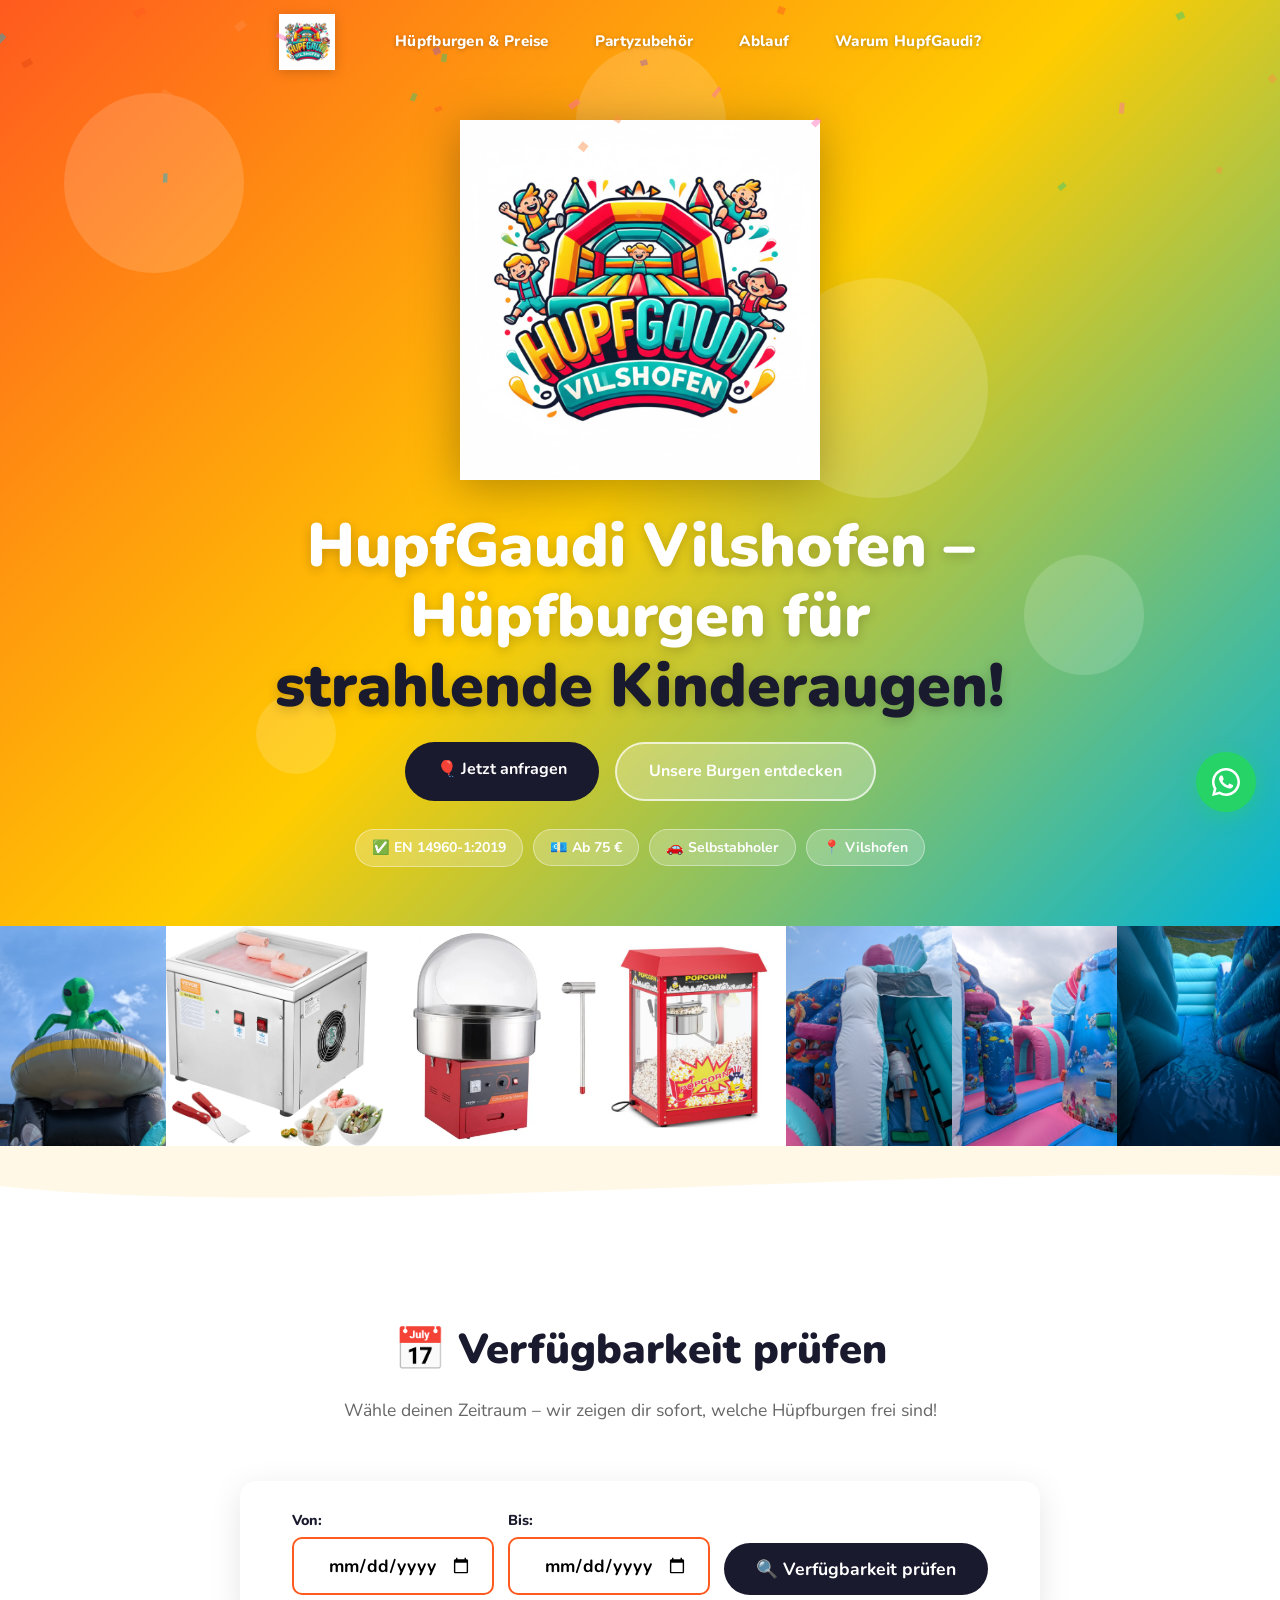
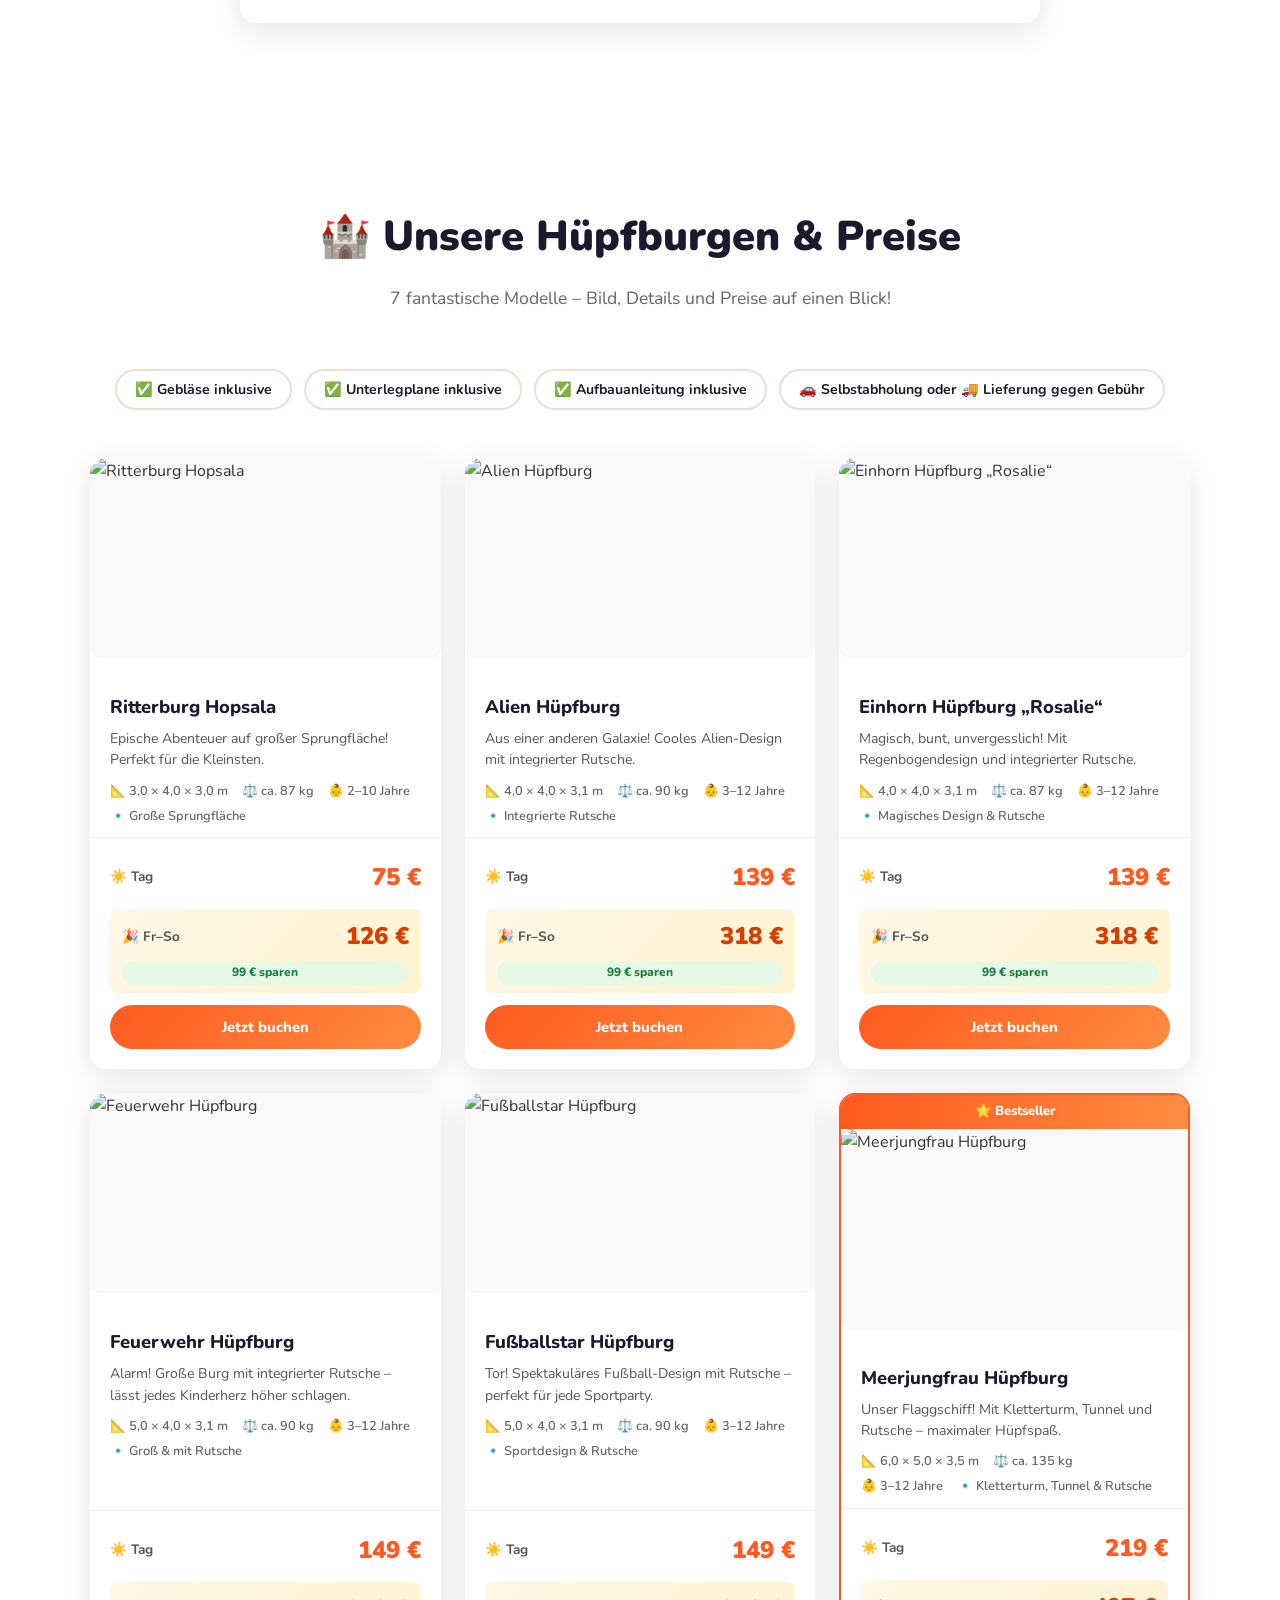
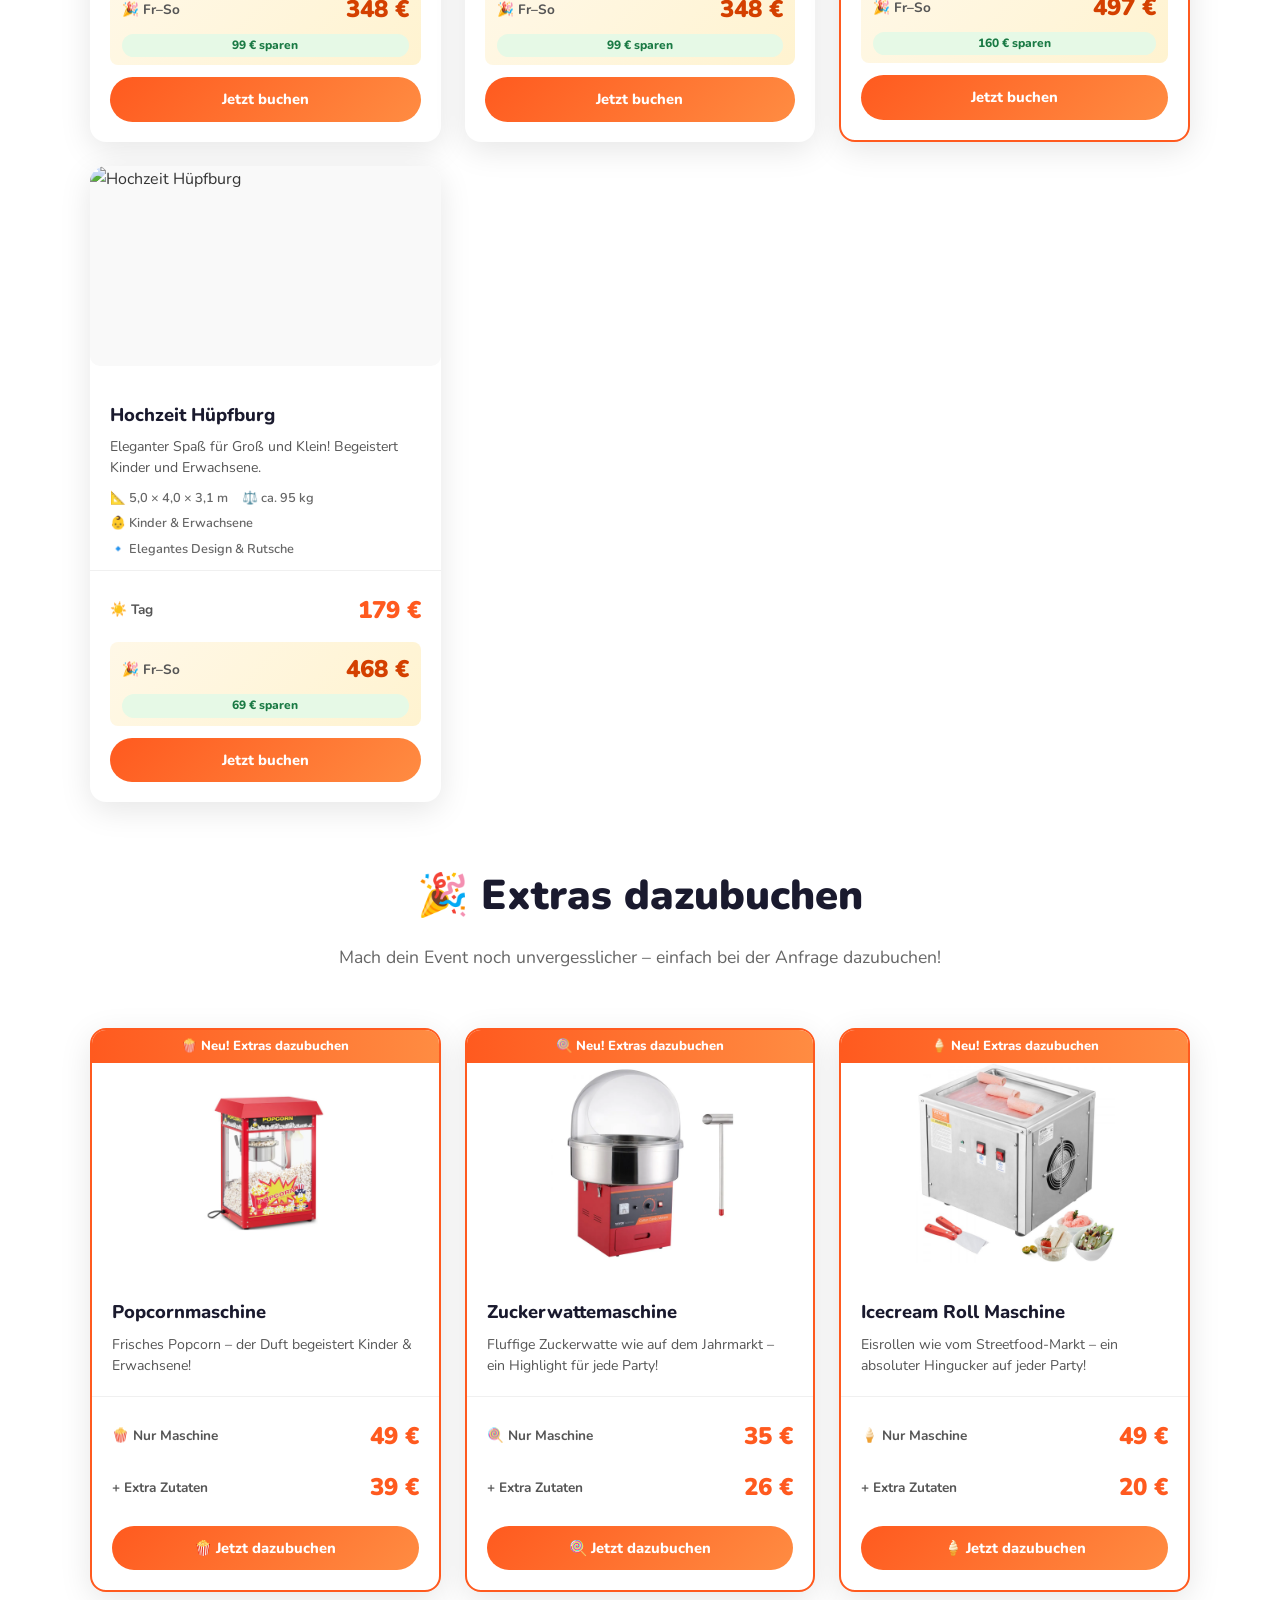
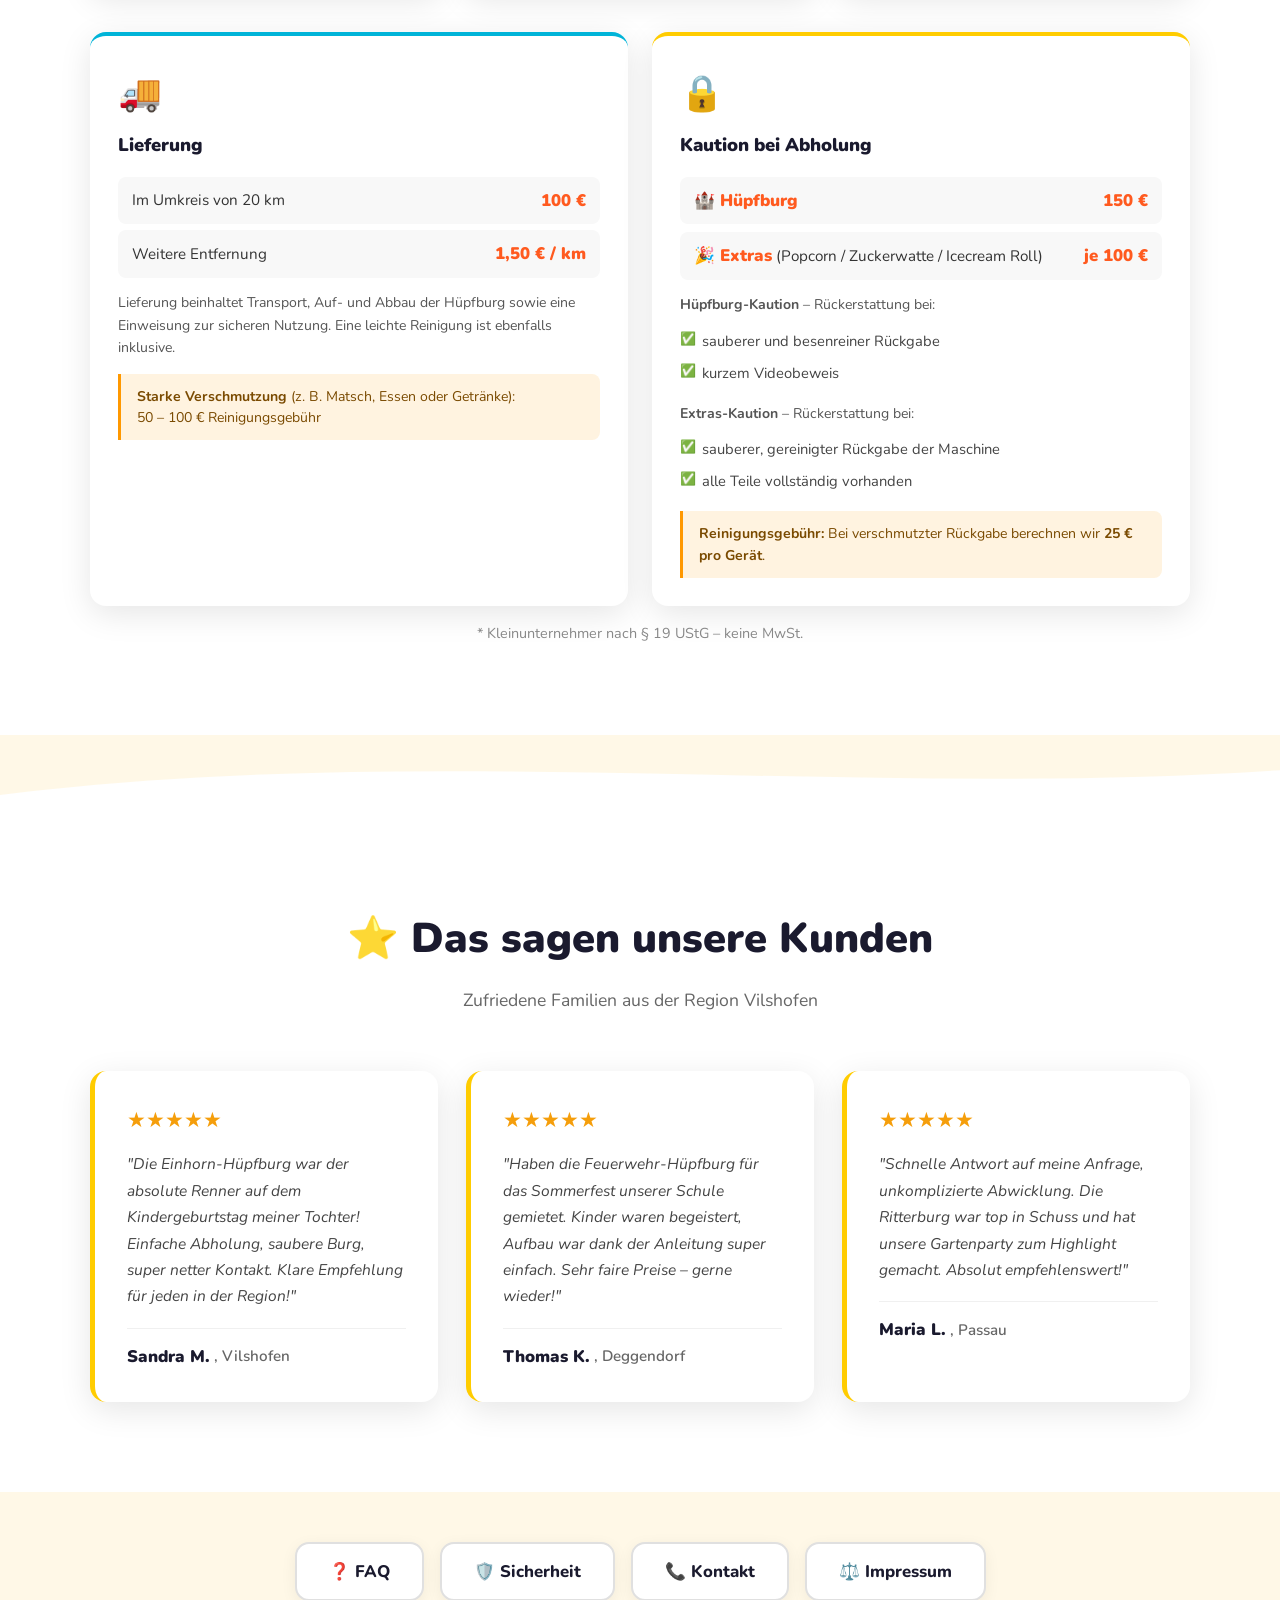
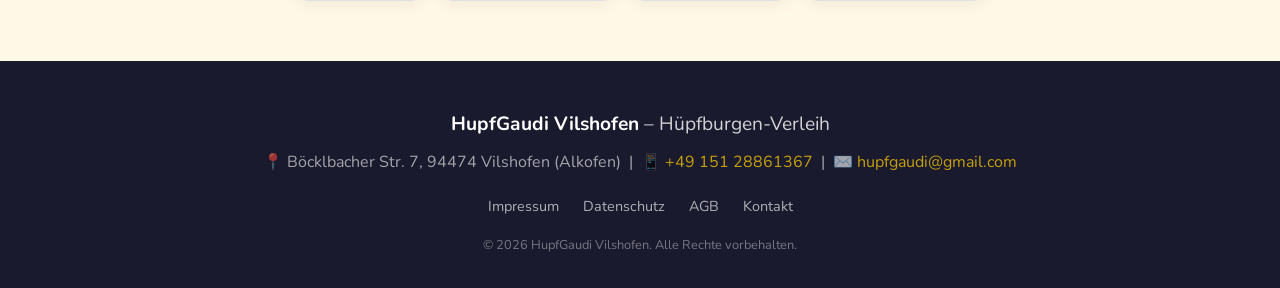
==== commit f4fbb254: "Sperrtage-Fix (Zeitzonen-Bug), Verträge löschen, Pflichtfelder - Sperrtage: Zeitzonen-Bug gefixt (to" ====
--- a/index.html
+++ b/index.html
@@ -913,119 +913,97 @@
       ]
     };
 
-    // Sperrtage sofort laden (für Verfügbarkeitsprüfung + Datumspicker)
-    (async function() {
+    // ── Sperrtage: SYNCHRON laden beim Seitenstart ──
+    (function() {
       try {
-        let bdRes;
-        try { bdRes = await fetch('http://localhost:8081/api/blocked-dates'); } catch(e) {}
-        if (!bdRes || !bdRes.ok) try { bdRes = await fetch('blocked_dates.json'); } catch(e) {}
-        if (bdRes && bdRes.ok) {
-          const blocked = await bdRes.json();
-          if (blocked.length) {
-            const blockedSet = new Set();
-            blocked.forEach(b => {
-              const start = new Date(b.from + 'T00:00');
-              const end = new Date(b.to + 'T00:00');
-              for (let d = new Date(start); d <= end; d.setDate(d.getDate() + 1)) {
-                blockedSet.add(d.toISOString().split('T')[0]);
-              }
-            });
-            window._blockedDates = blockedSet;
-            window._blockedEntries = blocked;
-            window.showBlockedModal = function(dateStr) {
-              const entry = blocked.find(b => dateStr >= b.from && dateStr <= b.to);
-              if (!entry) return false;
-              const von = new Date(entry.from + 'T00:00').toLocaleDateString('de-DE', { day:'numeric', month:'long', year:'numeric' });
-              const bis = new Date(entry.to + 'T00:00').toLocaleDateString('de-DE', { day:'numeric', month:'long', year:'numeric' });
-              const grund = entry.reason || 'Geschlossen';
-              const zeitraum = entry.from === entry.to ? 'am ' + von : 'vom ' + von + ' bis ' + bis;
-              const overlay = document.createElement('div');
-              overlay.style.cssText = 'position:fixed;inset:0;background:rgba(0,0,0,.5);z-index:9999;display:flex;align-items:center;justify-content:center;padding:20px';
-              overlay.innerHTML = '<div style="background:#fff;border-radius:16px;max-width:400px;width:100%;overflow:hidden;box-shadow:0 20px 60px rgba(0,0,0,.3)">'
-                + '<div style="background:linear-gradient(135deg,#ff5a1f,#ffcc00);padding:20px;text-align:center">'
-                + '<p style="font-size:32px;margin:0">🚫</p>'
-                + '<h3 style="color:#fff;margin:8px 0 0;font-size:1.1rem">' + grund + '</h3>'
-                + '</div>'
-                + '<div style="padding:24px;text-align:center">'
-                + '<p style="font-size:.95rem;color:#333;margin:0 0 6px">Wir sind <strong>' + zeitraum + '</strong> leider nicht verfügbar.</p>'
-                + '<p style="font-size:.88rem;color:#888;margin:0 0 20px">Bitte wähle einen anderen Termin.</p>'
-                + '<button onclick="this.closest(\'div[style*=fixed]\').remove()" style="padding:10px 32px;background:#ff5a1f;color:#fff;border:none;border-radius:10px;font-weight:700;font-size:.95rem;cursor:pointer;font-family:inherit">Verstanden</button>'
-                + '</div></div>';
-              document.body.appendChild(overlay);
-              overlay.addEventListener('click', function(e) { if (e.target === overlay) overlay.remove(); });
-              return true;
-            };
-            // Kontaktformular Datum blockieren
-            document.getElementById('datum')?.addEventListener('change', function() {
-              if (window._blockedDates.has(this.value)) {
-                window.showBlockedModal(this.value);
-                this.value = '';
-              }
-            });
-          }
+        var xhr = new XMLHttpRequest();
+        xhr.open('GET', '/api/blocked-dates', false);
+        xhr.send();
+        if (xhr.status === 200) {
+          var blocked = JSON.parse(xhr.responseText);
+          var blockedSet = new Set();
+          blocked.forEach(function(b) {
+            // Alle Tage im Zeitraum als YYYY-MM-DD Strings erzeugen (ohne Zeitzonen-Problem)
+            var parts = b.from.split('-');
+            var endParts = b.to.split('-');
+            var cur = new Date(parseInt(parts[0]), parseInt(parts[1]) - 1, parseInt(parts[2]));
+            var end = new Date(parseInt(endParts[0]), parseInt(endParts[1]) - 1, parseInt(endParts[2]));
+            while (cur <= end) {
+              var y = cur.getFullYear();
+              var m = String(cur.getMonth() + 1).padStart(2, '0');
+              var dd = String(cur.getDate()).padStart(2, '0');
+              blockedSet.add(y + '-' + m + '-' + dd);
+              cur.setDate(cur.getDate() + 1);
+            }
+          });
+          window._blockedDates = blockedSet;
+          window._blockedEntries = blocked;
         }
-      } catch(e) {}
+      } catch(e) { console.log('Sperrtage konnten nicht geladen werden:', e); }
     })();
 
+    // Modal-Funktion
+    function showBlockedModal(dateStr) {
+      if (!window._blockedEntries) return false;
+      var entry = null;
+      for (var i = 0; i < window._blockedEntries.length; i++) {
+        if (dateStr >= window._blockedEntries[i].from && dateStr <= window._blockedEntries[i].to) {
+          entry = window._blockedEntries[i];
+          break;
+        }
+      }
+      if (!entry) return false;
+      var von = new Date(entry.from + 'T00:00').toLocaleDateString('de-DE', { day:'numeric', month:'long', year:'numeric' });
+      var bis = new Date(entry.to + 'T00:00').toLocaleDateString('de-DE', { day:'numeric', month:'long', year:'numeric' });
+      var grund = entry.reason || 'Geschlossen';
+      var zeitraum = entry.from === entry.to ? 'am ' + von : 'vom ' + von + ' bis ' + bis;
+      var overlay = document.createElement('div');
+      overlay.style.cssText = 'position:fixed;inset:0;background:rgba(0,0,0,.5);z-index:9999;display:flex;align-items:center;justify-content:center;padding:20px';
+      overlay.innerHTML = '<div style="background:#fff;border-radius:16px;max-width:400px;width:100%;overflow:hidden;box-shadow:0 20px 60px rgba(0,0,0,.3)">'
+        + '<div style="background:linear-gradient(135deg,#ff5a1f,#ffcc00);padding:20px;text-align:center">'
+        + '<p style="font-size:32px;margin:0">🚫</p>'
+        + '<h3 style="color:#fff;margin:8px 0 0;font-size:1.1rem">' + grund + '</h3>'
+        + '</div>'
+        + '<div style="padding:24px;text-align:center">'
+        + '<p style="font-size:.95rem;color:#333;margin:0 0 8px">Leider sind wir <strong>' + zeitraum + '</strong> nicht f\u00fcr euch da.</p>'
+        + '<p style="font-size:.88rem;color:#666;margin:0 0 16px;line-height:1.5">Aber keine Sorge \u2013 unsere H\u00fcpfburgen und unser Partyzubeh\u00f6r stehen dir an allen anderen Terminen zur Verf\u00fcgung! Pr\u00fcfe einfach einen anderen Zeitraum \u2013 wir freuen uns auf deine Buchung. \ud83c\udf88</p>'
+        + '<button onclick="this.closest(\'div[style*=fixed]\').remove()" style="padding:10px 32px;background:#ff5a1f;color:#fff;border:none;border-radius:10px;font-weight:700;font-size:.95rem;cursor:pointer;font-family:inherit">\ud83d\udd0d Anderen Termin pr\u00fcfen</button>'
+        + '</div></div>';
+      document.body.appendChild(overlay);
+      overlay.addEventListener('click', function(e) { if (e.target === overlay) overlay.remove(); });
+      return true;
+    }
+
+    // Kontaktformular-Datum blockieren
+    document.getElementById('datum').addEventListener('change', function() {
+      if (window._blockedDates && window._blockedDates.has(this.value)) {
+        showBlockedModal(this.value);
+        this.value = '';
+      }
+    });
+
     document.getElementById('avail-btn').addEventListener('click', async function () {
-      const fromDate = document.getElementById('avail-from').value;
-      const toDate   = document.getElementById('avail-to').value;
-      if (!fromDate || !toDate) { alert('Bitte Von- und Bis-Datum wählen.'); return; }
+      var fromDate = document.getElementById('avail-from').value;
+      var toDate   = document.getElementById('avail-to').value;
+      if (!fromDate || !toDate) { alert('Bitte Von- und Bis-Datum w\u00e4hlen.'); return; }
       if (toDate < fromDate) { alert('Das Bis-Datum muss nach dem Von-Datum liegen.'); return; }
 
-      // Sperrtage prüfen (direkt von API laden falls noch nicht bereit)
-      try {
-        if (!window._blockedDates) {
-          let bdRes;
-          try { bdRes = await fetch('http://localhost:8081/api/blocked-dates'); } catch(e) {}
-          if (bdRes && bdRes.ok) {
-            const blocked = await bdRes.json();
-            const blockedSet = new Set();
-            blocked.forEach(b => {
-              const s = new Date(b.from + 'T00:00'), e = new Date(b.to + 'T00:00');
-              for (let dd = new Date(s); dd <= e; dd.setDate(dd.getDate() + 1)) blockedSet.add(dd.toISOString().split('T')[0]);
-            });
-            window._blockedDates = blockedSet;
-            window._blockedEntries = blocked;
-          }
-        }
-      } catch(e) {}
-
-      if (window._blockedDates) {
-        const checkFrom = new Date(fromDate + 'T00:00');
-        const checkTo = new Date(toDate + 'T00:00');
-        for (let d = new Date(checkFrom); d <= checkTo; d.setDate(d.getDate() + 1)) {
-          const ds = d.toISOString().split('T')[0];
+      // Sperrtage prüfen (Daten sind bereits synchron geladen)
+      if (window._blockedDates && window._blockedDates.size > 0) {
+        var fp = fromDate.split('-'), tp = toDate.split('-');
+        var curD = new Date(parseInt(fp[0]), parseInt(fp[1])-1, parseInt(fp[2]));
+        var endD = new Date(parseInt(tp[0]), parseInt(tp[1])-1, parseInt(tp[2]));
+        while (curD <= endD) {
+          var ds = curD.getFullYear() + '-' + String(curD.getMonth()+1).padStart(2,'0') + '-' + String(curD.getDate()).padStart(2,'0');
           if (window._blockedDates.has(ds)) {
-            // Schönes Modal anzeigen
-            const entry = window._blockedEntries ? window._blockedEntries.find(b => ds >= b.from && ds <= b.to) : null;
-            const grund = entry ? (entry.reason || 'Geschlossen') : 'Geschlossen';
-            let zeitraum = '';
-            if (entry) {
-              const von = new Date(entry.from + 'T00:00').toLocaleDateString('de-DE', { day:'numeric', month:'long', year:'numeric' });
-              const bis = new Date(entry.to + 'T00:00').toLocaleDateString('de-DE', { day:'numeric', month:'long', year:'numeric' });
-              zeitraum = entry.from === entry.to ? 'am ' + von : 'vom ' + von + ' bis ' + bis;
-            }
-            const overlay = document.createElement('div');
-            overlay.style.cssText = 'position:fixed;inset:0;background:rgba(0,0,0,.5);z-index:9999;display:flex;align-items:center;justify-content:center;padding:20px';
-            overlay.innerHTML = '<div style="background:#fff;border-radius:16px;max-width:400px;width:100%;overflow:hidden;box-shadow:0 20px 60px rgba(0,0,0,.3)">'
-              + '<div style="background:linear-gradient(135deg,#ff5a1f,#ffcc00);padding:20px;text-align:center">'
-              + '<p style="font-size:32px;margin:0">🚫</p>'
-              + '<h3 style="color:#fff;margin:8px 0 0;font-size:1.1rem">' + grund + '</h3>'
-              + '</div>'
-              + '<div style="padding:24px;text-align:center">'
-              + '<p style="font-size:.95rem;color:#333;margin:0 0 8px">Leider sind wir <strong>' + zeitraum + '</strong> nicht für euch da.</p>'
-              + '<p style="font-size:.88rem;color:#666;margin:0 0 16px;line-height:1.5">Aber keine Sorge – unsere Hüpfburgen und unser Partyzubehör stehen dir an allen anderen Terminen zur Verfügung! Prüfe einfach einen anderen Zeitraum – wir freuen uns auf deine Buchung. 🎈</p>'
-              + '<button onclick="this.closest(\'div[style*=fixed]\').remove()" style="padding:10px 32px;background:#ff5a1f;color:#fff;border:none;border-radius:10px;font-weight:700;font-size:.95rem;cursor:pointer;font-family:inherit">🔍 Anderen Termin prüfen</button>'
-              + '</div></div>';
-            document.body.appendChild(overlay);
-            overlay.addEventListener('click', function(e) { if (e.target === overlay) overlay.remove(); });
+            showBlockedModal(ds);
             return;
           }
+          curD.setDate(curD.getDate() + 1);
         }
       }
 
-      const loading = document.getElementById('avail-loading');
+      var loading = document.getElementById('avail-loading');
       const results = document.getElementById('avail-results');
       const error   = document.getElementById('avail-error');
       const grid    = document.getElementById('avail-grid');
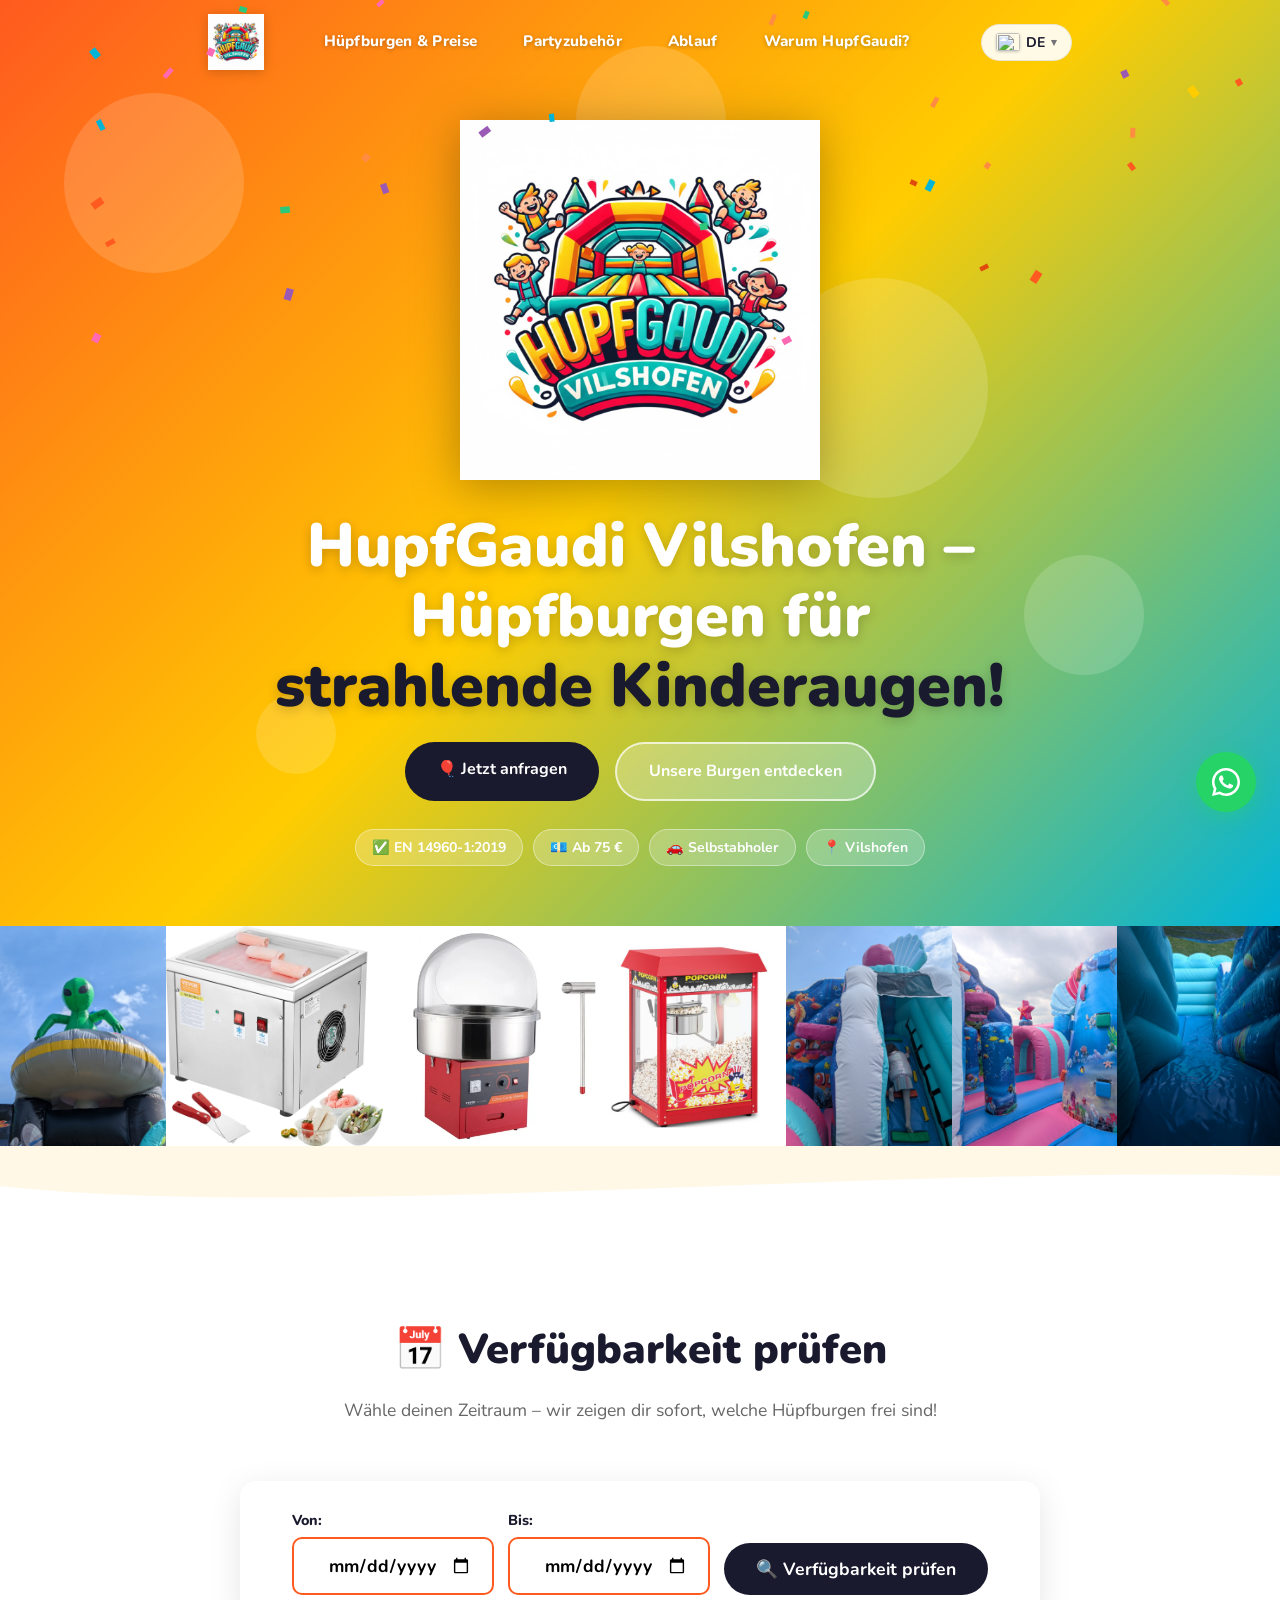
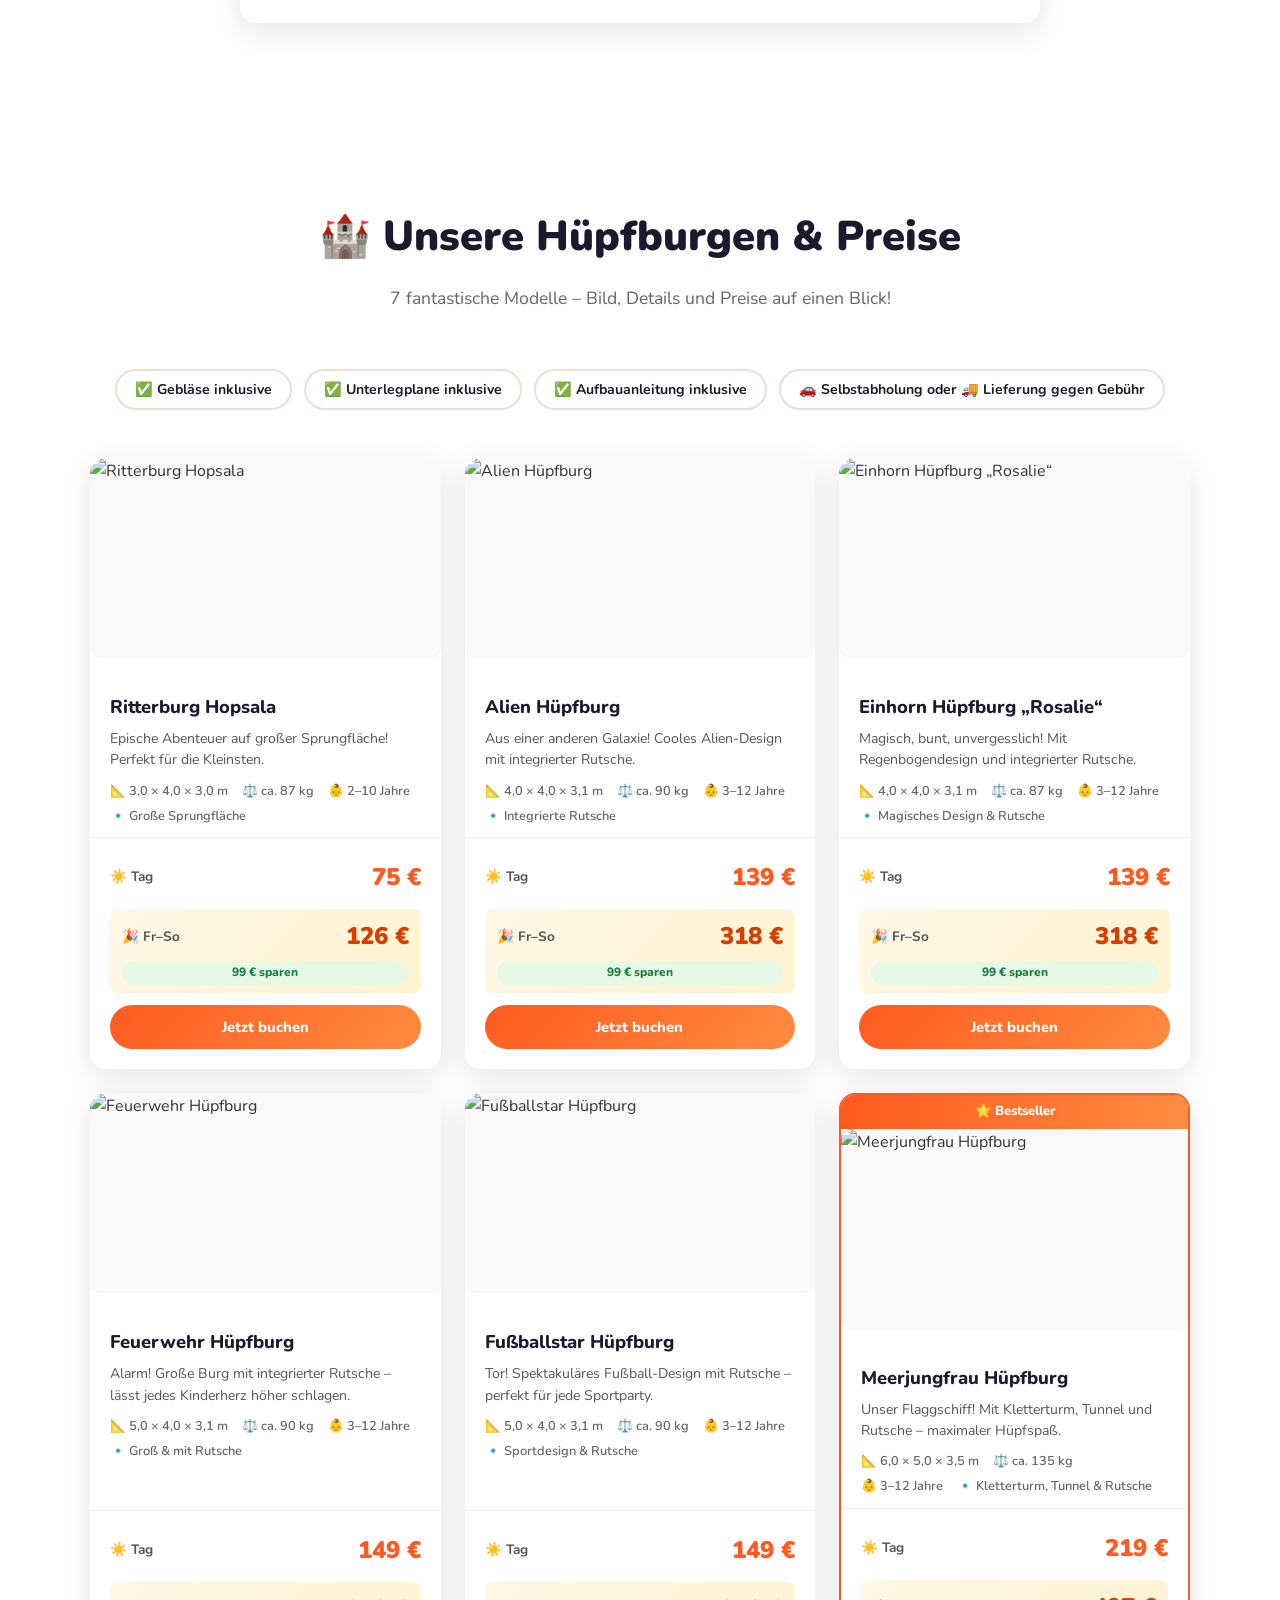
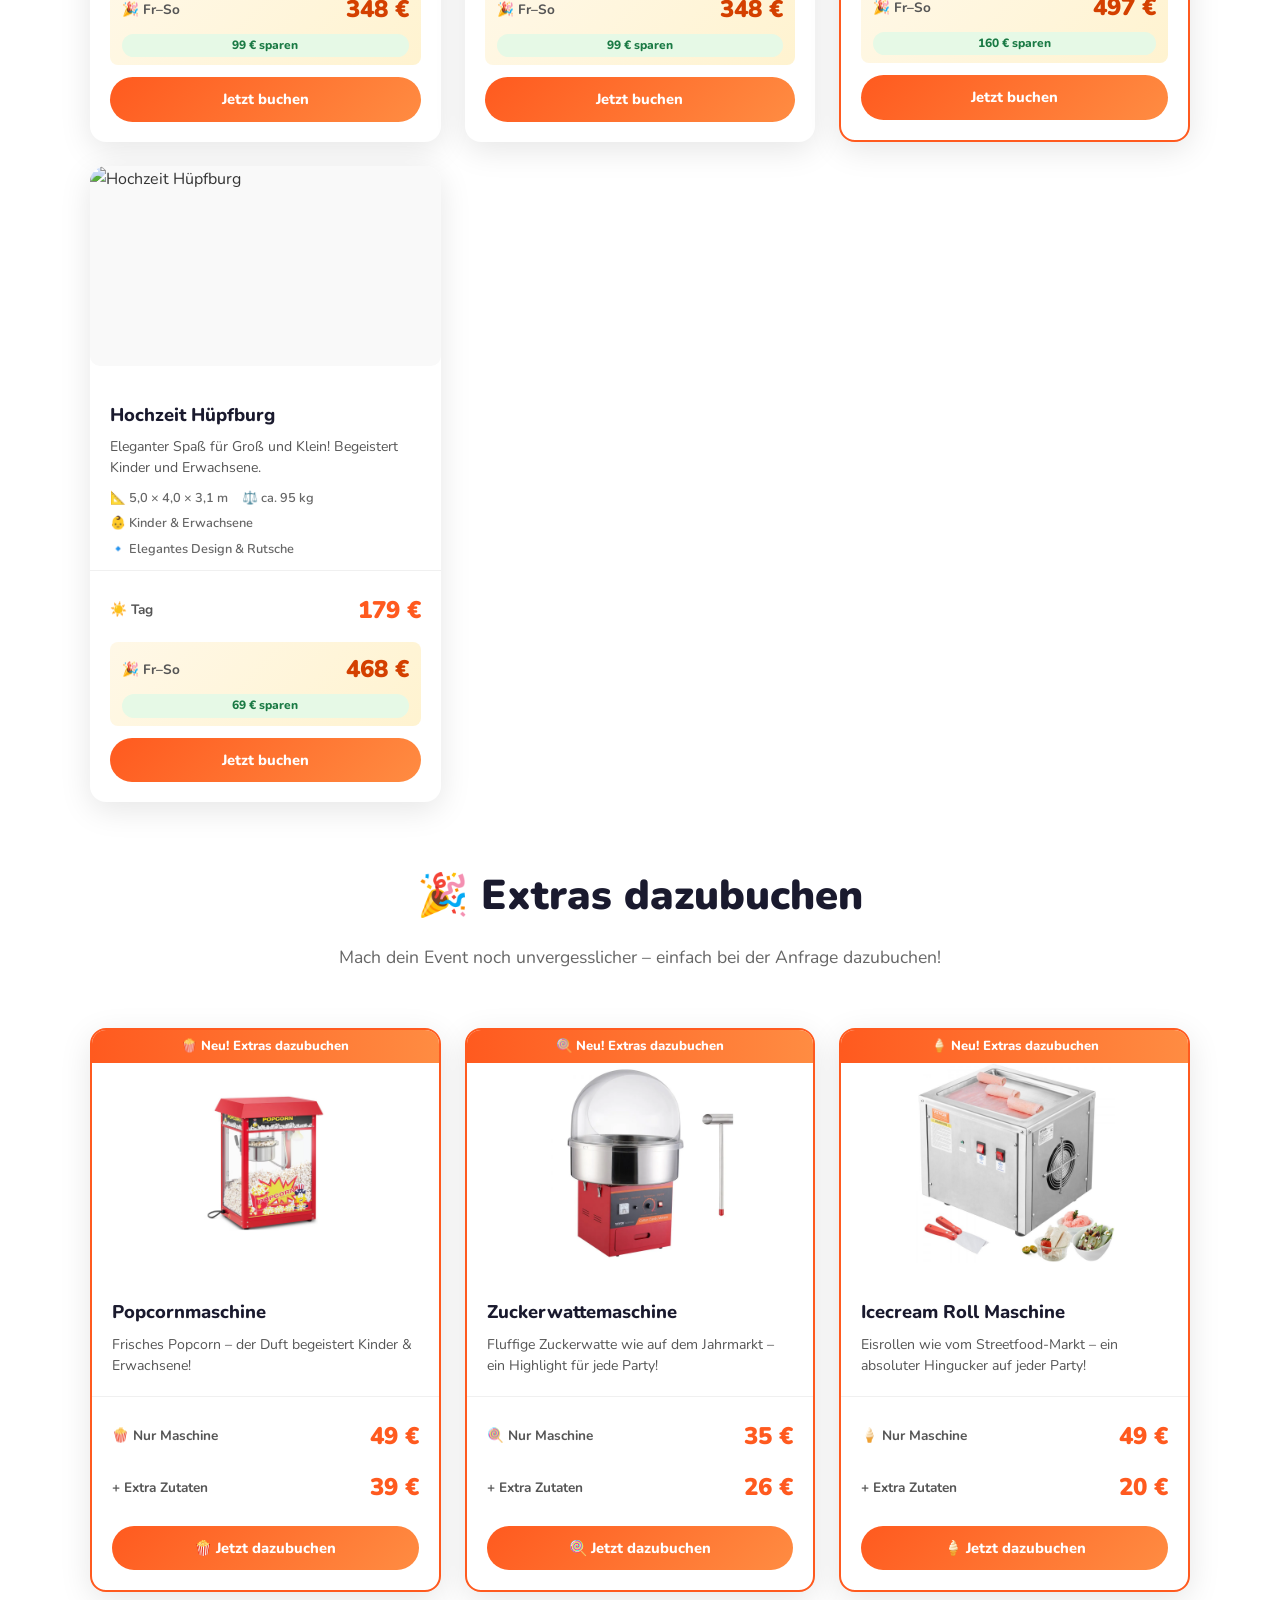
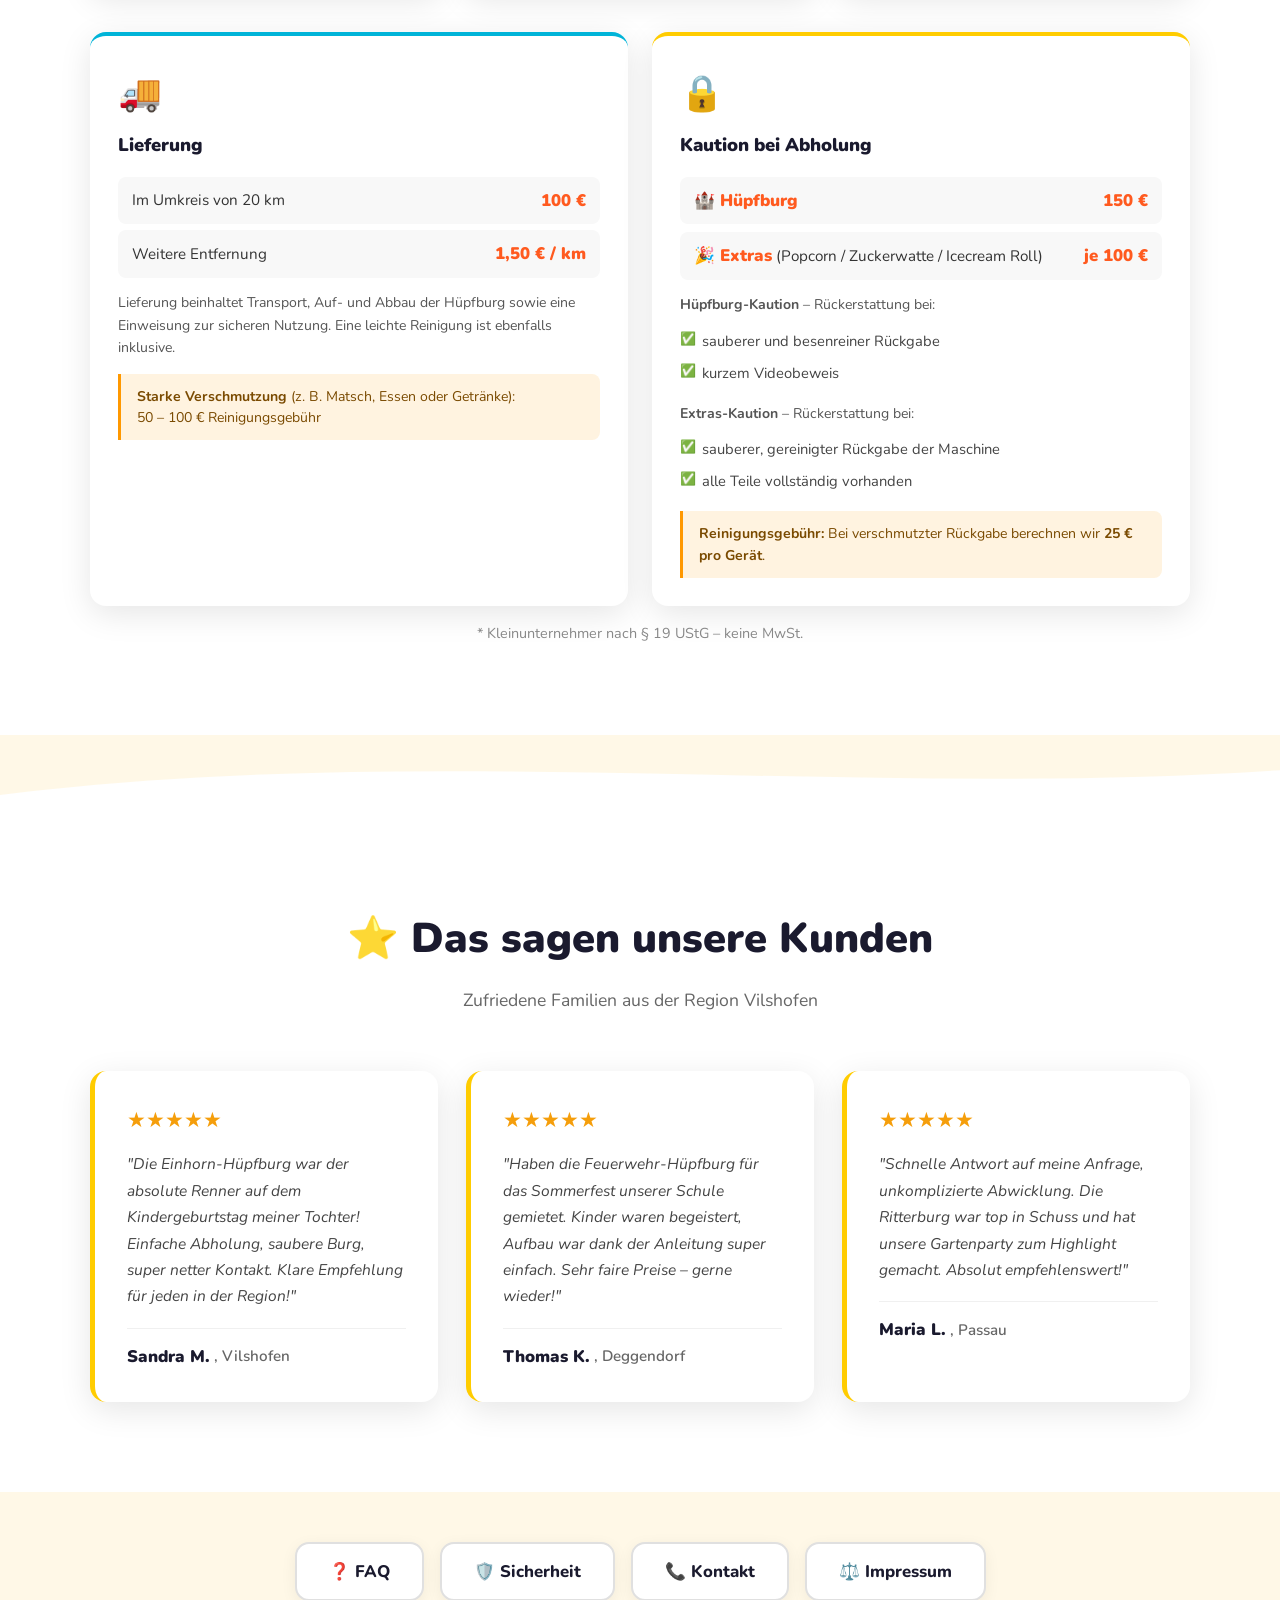
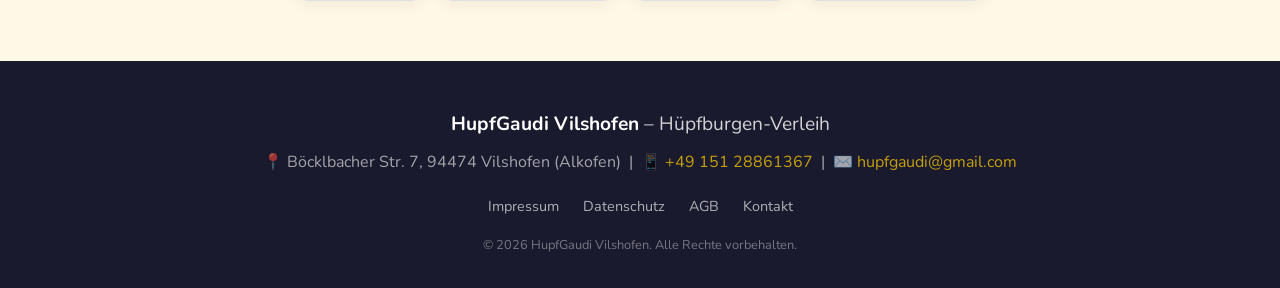
==== commit 02b78612: "Security-Hardening: Backend-Auth, Rate-Limiting, XSS-Schutz, Upload-Validierung - Admin-Login nun ba" ====
--- a/index.html
+++ b/index.html
@@ -94,11 +94,24 @@
       <img src="img/logo.jpg" alt="HupfGaudi Vilshofen Logo" class="header-logo" />
     </a>
     <nav id="nav" role="navigation" aria-label="Hauptnavigation">
-      <a href="#huepfburgen">Hüpfburgen & Preise</a>
-      <a href="#partyzubehoer">Partyzubehör</a>
-      <a href="javascript:void(0)" onclick="openModal('modal-ablauf')">Ablauf</a>
-      <a href="javascript:void(0)" onclick="openModal('modal-warum')">Warum HupfGaudi?</a>
+      <a href="#huepfburgen" data-i18n="nav.huepfburgen">Hüpfburgen & Preise</a>
+      <a href="#partyzubehoer" data-i18n="nav.partyzubehoer">Partyzubehör</a>
+      <a href="javascript:void(0)" onclick="openModal('modal-ablauf')" data-i18n="nav.ablauf">Ablauf</a>
+      <a href="javascript:void(0)" onclick="openModal('modal-warum')" data-i18n="nav.warum">Warum HupfGaudi?</a>
     </nav>
+    <div class="lang-switcher" id="lang-switcher">
+      <button class="lang-current" id="lang-btn" aria-label="Sprache wechseln">
+        <img src="https://flagcdn.com/w40/de.png" alt="" id="lang-flag" class="lang-flag-img"><span id="lang-code">DE</span><span class="lang-arrow">▾</span>
+      </button>
+      <div class="lang-dropdown" id="lang-dropdown">
+        <button data-lang="de"><img src="https://flagcdn.com/w40/de.png" alt="" class="lang-flag-img"> Deutsch</button>
+        <button data-lang="en"><img src="https://flagcdn.com/w40/gb.png" alt="" class="lang-flag-img"> English</button>
+        <button data-lang="cs"><img src="https://flagcdn.com/w40/cz.png" alt="" class="lang-flag-img"> Čeština</button>
+        <button data-lang="pl"><img src="https://flagcdn.com/w40/pl.png" alt="" class="lang-flag-img"> Polski</button>
+        <button data-lang="ru"><img src="https://flagcdn.com/w40/ru.png" alt="" class="lang-flag-img"> Русский</button>
+        <button data-lang="es"><img src="https://flagcdn.com/w40/es.png" alt="" class="lang-flag-img"> Español</button>
+      </div>
+    </div>
     <button class="burger" id="burger" aria-label="Menü öffnen" aria-expanded="false">
       <span></span><span></span><span></span>
     </button>
@@ -118,18 +131,18 @@
       <div class="hero-content">
         <img src="img/logo.jpg" alt="HupfGaudi Vilshofen" class="hero-logo" />
         <h1>
-          HupfGaudi Vilshofen –<br />
-          Hüpfburgen für <span class="hero-highlight">strahlende Kinderaugen!</span>
+          <span data-i18n="hero.title">HupfGaudi Vilshofen –</span><br />
+          <span data-i18n="hero.subtitle">Hüpfburgen für</span> <span class="hero-highlight" data-i18n="hero.highlight">strahlende Kinderaugen!</span>
         </h1>
         <div class="hero-btns">
-          <a href="javascript:void(0)" onclick="openModal('modal-kontakt')" class="btn btn-primary">🎈 Jetzt anfragen</a>
-          <a href="#huepfburgen" class="btn btn-secondary">Unsere Burgen entdecken</a>
+          <a href="javascript:void(0)" onclick="openModal('modal-kontakt')" class="btn btn-primary" data-i18n="hero.btn.anfragen">🎈 Jetzt anfragen</a>
+          <a href="#huepfburgen" class="btn btn-secondary" data-i18n="hero.btn.entdecken">Unsere Burgen entdecken</a>
         </div>
         <div class="hero-badges" aria-label="Unsere Vorteile">
-          <span class="badge">✅ EN 14960-1:2019</span>
-          <span class="badge">💶 Ab 75 €</span>
-          <span class="badge">🚗 Selbstabholer</span>
-          <span class="badge">📍 Vilshofen</span>
+          <span class="badge" data-i18n="hero.badge.geprueft">✅ EN 14960-1:2019</span>
+          <span class="badge" data-i18n="hero.badge.preis">💶 Ab 75 €</span>
+          <span class="badge" data-i18n="hero.badge.selbstabholer">🚗 Selbstabholer</span>
+          <span class="badge" data-i18n="hero.badge.ort">📍 Vilshofen</span>
         </div>
       </div>
     </section>
@@ -142,7 +155,7 @@
     <!-- ═══════════ WOCHENENDANGEBOT ═══════════ -->
     <section id="weekend-deal" class="weekend-deal" style="display:none">
       <div class="container">
-        <h2 class="section-title">🔥 Wochenendangebot</h2>
+        <h2 class="section-title" data-i18n="weekend.title">🔥 Wochenendangebot</h2>
         <p class="section-subtitle" id="deal-subtitle"></p>
         <div class="combo-grid" id="deal-container"></div>
       </div>
@@ -158,23 +171,23 @@
     <!-- ═══════════ VERFÜGBARKEIT ═══════════ -->
     <section id="verfuegbarkeit">
       <div class="container" style="max-width:800px">
-        <h2 class="section-title">📅 Verfügbarkeit prüfen</h2>
-        <p class="section-subtitle">Wähle deinen Zeitraum – wir zeigen dir sofort, welche Hüpfburgen frei sind!</p>
+        <h2 class="section-title" data-i18n="avail.title">📅 Verfügbarkeit prüfen</h2>
+        <p class="section-subtitle" data-i18n="avail.subtitle">Wähle deinen Zeitraum – wir zeigen dir sofort, welche Hüpfburgen frei sind!</p>
 
         <div class="avail-check">
           <div class="avail-input-wrap">
             <div class="avail-date-group">
-              <label for="avail-from">Von:</label>
+              <label for="avail-from" data-i18n="avail.von">Von:</label>
               <input type="date" id="avail-from" class="avail-date-input" />
             </div>
             <div class="avail-date-group">
-              <label for="avail-to">Bis:</label>
+              <label for="avail-to" data-i18n="avail.bis">Bis:</label>
               <input type="date" id="avail-to" class="avail-date-input" />
             </div>
-            <button id="avail-btn" class="btn btn-primary avail-btn">🔍 Verfügbarkeit prüfen</button>
+            <button id="avail-btn" class="btn btn-primary avail-btn" data-i18n="avail.check">🔍 Verfügbarkeit prüfen</button>
           </div>
 
-          <div id="avail-loading" class="avail-loading" style="display:none"><div class="avail-spinner"></div><p>Verfügbarkeit wird geprüft…</p></div>
+          <div id="avail-loading" class="avail-loading" style="display:none"><div class="avail-spinner"></div><p data-i18n="avail.checking">Verfügbarkeit wird geprüft…</p></div>
 
           <div id="avail-results" class="avail-results" style="display:none">
             <h3 id="avail-results-title"></h3>
@@ -192,14 +205,14 @@
     <!-- ═══════════ HÜPFBURGEN & PREISE (kombiniert) ═══════════ -->
     <section id="huepfburgen">
       <div class="container">
-        <h2 class="section-title">🏰 Unsere Hüpfburgen & Preise</h2>
-        <p class="section-subtitle">7 fantastische Modelle – Bild, Details und Preise auf einen Blick!</p>
+        <h2 class="section-title" data-i18n="huepfburgen.title">🏰 Unsere Hüpfburgen & Preise</h2>
+        <p class="section-subtitle" data-i18n="huepfburgen.subtitle">7 fantastische Modelle – Bild, Details und Preise auf einen Blick!</p>
 
         <div class="price-includes">
-          <span>✅ Gebläse inklusive</span>
-          <span>✅ Unterlegplane inklusive</span>
-          <span>✅ Aufbauanleitung inklusive</span>
-          <span>🚗 Selbstabholung oder 🚚 Lieferung gegen Gebühr</span>
+          <span data-i18n="huepfburgen.inkl.geblaese">✅ Gebläse inklusive</span>
+          <span data-i18n="huepfburgen.inkl.plane">✅ Unterlegplane inklusive</span>
+          <span data-i18n="huepfburgen.inkl.anleitung">✅ Aufbauanleitung inklusive</span>
+          <span data-i18n="huepfburgen.selbstabholung">🚗 Selbstabholung oder 🚚 Lieferung gegen Gebühr</span>
         </div>
 
         <div id="preise" class="combo-grid">
@@ -543,8 +556,8 @@
     <!-- ═══════════ BEWERTUNGEN ═══════════ -->
     <section id="bewertungen">
       <div class="container">
-        <h2 class="section-title">⭐ Das sagen unsere Kunden</h2>
-        <p class="section-subtitle">Zufriedene Familien aus der Region Vilshofen</p>
+        <h2 class="section-title" data-i18n="reviews.title">⭐ Das sagen unsere Kunden</h2>
+        <p class="section-subtitle" data-i18n="reviews.subtitle">Zufriedene Familien aus der Region Vilshofen</p>
         <div class="reviews-grid">
 
           <article class="review-card" itemscope itemtype="https://schema.org/Review">
@@ -585,10 +598,10 @@
     <section class="bottom-buttons-section">
       <div class="container">
         <div class="bottom-buttons">
-          <button class="bottom-btn" onclick="openModal('modal-faq')">❓ FAQ</button>
-          <button class="bottom-btn" onclick="openModal('modal-sicherheit')">🛡️ Sicherheit</button>
-          <button class="bottom-btn" onclick="openModal('modal-kontakt')">📞 Kontakt</button>
-          <button class="bottom-btn" onclick="openModal('modal-impressum')">⚖️ Impressum</button>
+          <button class="bottom-btn" onclick="openModal('modal-faq')" data-i18n="bottom.faq">❓ FAQ</button>
+          <button class="bottom-btn" onclick="openModal('modal-sicherheit')" data-i18n="bottom.sicherheit">🛡️ Sicherheit</button>
+          <button class="bottom-btn" onclick="openModal('modal-kontakt')" data-i18n="bottom.kontakt">📞 Kontakt</button>
+          <button class="bottom-btn" onclick="openModal('modal-impressum')" data-i18n="bottom.impressum">⚖️ Impressum</button>
         </div>
       </div>
     </section>
@@ -599,7 +612,7 @@
   <div id="modal-faq" class="modal" role="dialog" aria-modal="true" aria-label="Häufige Fragen">
     <div class="modal-content">
       <button class="modal-close" onclick="closeModal('modal-faq')">✕</button>
-      <h2 class="section-title">❓ Häufige Fragen</h2>
+      <h2 class="section-title" data-i18n="faq.title">❓ Häufige Fragen</h2>
       <div class="faq-list">
         <details class="faq-item"><summary>Was ist im Mietpreis enthalten?</summary><p>Im Preis ab 75 € sind Gebläse, Unterlegplane und eine detaillierte Aufbauanleitung immer inklusive. Es gibt keine versteckten Zusatzkosten.</p></details>
         <details class="faq-item"><summary>Wie groß muss die Fläche für die Hüpfburg sein?</summary><p>Je nach Modell benötigst du ca. 5×5 m bis 7×4 m Fläche. Wir beraten dich gerne, welche Burg für deine Örtlichkeit am besten passt.</p></details>
@@ -623,7 +636,7 @@
   <div id="modal-sicherheit" class="modal" role="dialog" aria-modal="true" aria-label="Sicherheitshinweise">
     <div class="modal-content modal-content--wide">
       <button class="modal-close" onclick="closeModal('modal-sicherheit')">✕</button>
-      <h2 class="section-title">🛡️ Sicherheitshinweise</h2>
+      <h2 class="section-title" data-i18n="sicherheit.title">🛡️ Sicherheitshinweise</h2>
       <p style="text-align:center;color:#666;margin-bottom:28px">Alle unsere Hüpfburgen entsprechen der <strong>DIN EN 14960</strong> Norm. Bitte lies diese Hinweise sorgfältig!</p>
       <div class="sicher-grid">
         <div class="sicher-card"><div class="sicher-icon">👀</div><h3>Aufsichtspflicht</h3><ul><li>Die Hüpfburg darf nur unter <strong>ständiger Aufsicht</strong> von Erwachsenen betrieben werden.</li><li>Kinder unter 3 Jahren dürfen die Hüpfburg <strong>nicht</strong> benutzen.</li><li>Es darf immer nur <strong>eine Altersgruppe</strong> gleichzeitig hüpfen.</li><li>Die Aufsichtsperson darf die Hüpfburg während des Betriebs <strong>nicht verlassen</strong>.</li></ul></div>
@@ -646,8 +659,8 @@
       <h2 class="section-title">📞 Kontakt & Anfrage</h2>
       <div class="kontakt-wrap">
         <div class="kontakt-info">
-          <h3>So erreichst du uns</h3>
-          <p>Ruf uns an oder schreib uns eine Nachricht!</p>
+          <h3 data-i18n="form.reach">So erreichst du uns</h3>
+          <p data-i18n="form.reach.sub">Ruf uns an oder schreib uns eine Nachricht!</p>
           <div class="kontakt-detail"><span class="icon">📍</span><span>Böcklbacher Str. 7, 94474 Vilshofen (Alkofen)</span></div>
           <div class="kontakt-detail"><span class="icon">📱</span><a href="tel:+4915128861367">+49 151 28861367</a></div>
           <div class="kontakt-detail"><span class="icon">✉️</span><a href="mailto:hupfgaudi@gmail.com">hupfgaudi@gmail.com</a></div>
@@ -661,11 +674,11 @@
         </div>
         <div>
           <form id="kontaktForm" novalidate>
-            <div class="form-row"><div class="form-group"><label for="name">Dein Name *</label><input type="text" id="name" name="name" placeholder="Max Mustermann" required autocomplete="name" /></div><div class="form-group"><label for="email">E-Mail *</label><input type="email" id="email" name="email" placeholder="deine@email.de" required autocomplete="email" /></div></div>
-            <div class="form-row"><div class="form-group"><label for="telefon">Telefon *</label><input type="tel" id="telefon" name="telefon" placeholder="+49 151 28861367" required autocomplete="tel" /></div><div class="form-group"><label for="datum">Gewünschtes Datum *</label><input type="date" id="datum" name="datum" required /></div></div>
-            <div class="form-row"><div class="form-group"><label for="strasse">Straße + Hausnummer *</label><input type="text" id="strasse" name="strasse" placeholder="Musterstraße 1" required autocomplete="street-address" /></div><div class="form-group"><label for="ort">PLZ + Ort *</label><input type="text" id="ort" name="ort" placeholder="94474 Vilshofen" required autocomplete="address-level2" /></div></div>
-            <div class="form-group" style="margin-bottom:20px"><label for="burg">Hüpfburg *</label><select id="burg" name="burg" required><option value="">Bitte wählen…</option><option value="Keine Hüpfburg (nur Partyzubehör)">Keine Hüpfburg (nur Partyzubehör)</option><option>Ritterburg Hopsala (75 €)</option><option>Alien Hüpfburg (139 €)</option><option>Einhorn Hüpfburg „Rosalie" (139 €)</option><option>Feuerwehr Hüpfburg (149 €)</option><option>Fußballstar Hüpfburg (149 €)</option><option>Meerjungfrau Hüpfburg (219 €)</option><option>Hochzeit Hüpfburg (179 €)</option><option>Ich bin noch unsicher</option></select></div>
-            <div class="form-group" style="margin-bottom:20px"><label for="lieferung">Abholung oder Lieferung? *</label><select id="lieferung" name="lieferung" required><option value="">Bitte wählen…</option><option>🚗 Selbstabholung in Vilshofen (kostenlos)</option><option>🚚 Lieferung im Umkreis 20 km (100 €)</option></select></div>
+            <div class="form-row"><div class="form-group"><label for="name" data-i18n="form.name">Dein Name *</label><input type="text" id="name" name="name" placeholder="Max Mustermann" required autocomplete="name" /></div><div class="form-group"><label for="email" data-i18n="form.email">E-Mail *</label><input type="email" id="email" name="email" placeholder="deine@email.de" required autocomplete="email" /></div></div>
+            <div class="form-row"><div class="form-group"><label for="telefon" data-i18n="form.telefon">Telefon *</label><input type="tel" id="telefon" name="telefon" placeholder="+49 151 28861367" required autocomplete="tel" /></div><div class="form-group"><label for="datum" data-i18n="form.datum">Gewünschtes Datum *</label><input type="date" id="datum" name="datum" required /></div></div>
+            <div class="form-row"><div class="form-group"><label for="strasse" data-i18n="form.strasse">Straße + Hausnummer *</label><input type="text" id="strasse" name="strasse" placeholder="Musterstraße 1" required autocomplete="street-address" /></div><div class="form-group"><label for="ort" data-i18n="form.ort">PLZ + Ort *</label><input type="text" id="ort" name="ort" placeholder="94474 Vilshofen" required autocomplete="address-level2" /></div></div>
+            <div class="form-group" style="margin-bottom:20px"><label for="burg" data-i18n="form.burg">Hüpfburg *</label><select id="burg" name="burg" required><option value="">Bitte wählen…</option><option value="Keine Hüpfburg (nur Partyzubehör)">Keine Hüpfburg (nur Partyzubehör)</option><option>Ritterburg Hopsala (75 €)</option><option>Alien Hüpfburg (139 €)</option><option>Einhorn Hüpfburg „Rosalie" (139 €)</option><option>Feuerwehr Hüpfburg (149 €)</option><option>Fußballstar Hüpfburg (149 €)</option><option>Meerjungfrau Hüpfburg (219 €)</option><option>Hochzeit Hüpfburg (179 €)</option><option>Ich bin noch unsicher</option></select></div>
+            <div class="form-group" style="margin-bottom:20px"><label for="lieferung" data-i18n="form.lieferung">Abholung oder Lieferung? *</label><select id="lieferung" name="lieferung" required><option value="">Bitte wählen…</option><option>🚗 Selbstabholung in Vilshofen (kostenlos)</option><option>🚚 Lieferung im Umkreis 20 km (100 €)</option></select></div>
             <div class="form-group" style="margin-bottom:20px"><label>🎉 Partyzubehör dazu? <small style="color:#888;font-weight:400">(Mehrfachauswahl möglich)</small></label>
               <div class="extras-checkboxes" id="extrasCheckboxes">
                 <label class="extras-cb"><input type="checkbox" name="extras" value="🍿 Popcornmaschine (49 €)" /><span class="extras-cb-box"></span><span class="extras-cb-icon">🍿</span><span class="extras-cb-text"><strong>Popcornmaschine</strong><small>Nur Maschine</small></span><span class="extras-cb-price">49 €</span></label>
@@ -673,10 +686,10 @@
                 <label class="extras-cb"><input type="checkbox" name="extras" value="🍦 Icecream Roll Maschine (49 €)" /><span class="extras-cb-box"></span><span class="extras-cb-icon">🍦</span><span class="extras-cb-text"><strong>Icecream Roll</strong><small>Nur Maschine</small></span><span class="extras-cb-price">49 €</span></label>
               </div>
             </div>
-            <div class="form-group" style="margin-bottom:20px"><label for="untergrund">Aufstellplatz *</label><select id="untergrund" name="untergrund" required><option value="">Bitte wählen…</option><option>🌿 Rasen</option><option>🧱 Pflaster / Gehweg</option><option>🏠 Halle / Innenbereich</option><option>🪨 Schotter / Kies</option><option>❓ Sonstiges (bitte in Nachricht angeben)</option></select></div>
-            <div class="form-group" style="margin-bottom:24px"><label for="nachricht">Nachricht</label><textarea id="nachricht" name="nachricht" placeholder="Wo findet das Event statt? Wie viele Kinder? Weitere Wünsche?"></textarea></div>
+            <div class="form-group" style="margin-bottom:20px"><label for="untergrund" data-i18n="form.untergrund">Aufstellplatz *</label><select id="untergrund" name="untergrund" required><option value="">Bitte wählen…</option><option>🌿 Rasen</option><option>🧱 Pflaster / Gehweg</option><option>🏠 Halle / Innenbereich</option><option>🪨 Schotter / Kies</option><option>❓ Sonstiges (bitte in Nachricht angeben)</option></select></div>
+            <div class="form-group" style="margin-bottom:24px"><label for="nachricht" data-i18n="form.nachricht">Nachricht</label><textarea id="nachricht" name="nachricht" placeholder="Wo findet das Event statt? Wie viele Kinder? Weitere Wünsche?"></textarea></div>
             <div class="form-legal">
-              <p class="form-legal-title">📄 Mietvertrag & rechtliche Dokumente</p>
+              <p class="form-legal-title" data-i18n="form.legal">📄 Mietvertrag & rechtliche Dokumente</p>
               <div class="form-legal-links">
                 <a href="mietvertrag-huepfburg.html" target="_blank">📄 Mietvertrag Hüpfburg</a>
                 <a href="mietvertrag-partyzubehoer.html" target="_blank">📄 Mietvertrag Partyzubehör</a>
@@ -684,12 +697,12 @@
                 <a href="impressum.html#agb" target="_blank">📋 AGB</a>
               </div>
               <div class="form-legal-checks">
-                <label class="form-legal-check"><input type="checkbox" id="agb-accept" required> Ich habe den Mietvertrag, die AGB, Datenschutzerklärung und Widerrufsbelehrung gelesen und akzeptiere diese. *</label>
-                <label class="form-legal-check"><input type="checkbox" id="ausweis-accept"> Ich willige ein, dass bei Abholung ein Foto meines Personalausweises zur Identitätssicherung angefertigt wird.</label>
-                <label class="form-legal-check"><input type="checkbox" id="kaution-accept" required> Ich bringe zur Abholung eine Kaution von 150 € (Hüpfburg) bzw. 100 € (Partyzubehör) in bar mit. *</label>
-              </div>
-            </div>
-            <div class="form-submit"><button type="submit" class="btn btn-primary" style="width:100%;font-size:1.1rem;">🎉 Jetzt verbindlich buchen</button></div>
+                <label class="form-legal-check"><input type="checkbox" id="agb-accept" required> <span data-i18n="form.legal.agb">Ich habe den Mietvertrag, die AGB, Datenschutzerklärung und Widerrufsbelehrung gelesen und akzeptiere diese. *</span></label>
+                <label class="form-legal-check"><input type="checkbox" id="ausweis-accept"> <span data-i18n="form.legal.ausweis">Ich willige ein, dass bei Abholung ein Foto meines Personalausweises zur Identitätssicherung angefertigt wird.</span></label>
+                <label class="form-legal-check"><input type="checkbox" id="kaution-accept" required> <span data-i18n="form.legal.kaution">Ich bringe zur Abholung eine Kaution von 150 € (Hüpfburg) bzw. 100 € (Partyzubehör) in bar mit. *</span></label>
+              </div>
+            </div>
+            <div class="form-submit"><button type="submit" class="btn btn-primary" style="width:100%;font-size:1.1rem;" data-i18n="form.submit">🎉 Jetzt verbindlich buchen</button></div>
             <p class="form-success" id="formSuccess" role="status" aria-live="polite">✅ <strong>Deine Buchungsanfrage ist eingegangen!</strong> Du erhältst in Kürze eine Bestätigung per E-Mail. Bei Fragen erreichst du uns per <a href="https://wa.me/4915128861367" target="_blank" style="color:var(--primary);font-weight:700">WhatsApp</a> oder <a href="tel:+4915128861367" style="color:var(--primary);font-weight:700">Telefon</a>.</p>
           </form>
         </div>
@@ -701,13 +714,13 @@
   <div id="modal-ablauf" class="modal" role="dialog" aria-modal="true" aria-label="Ablauf">
     <div class="modal-content">
       <button class="modal-close" onclick="closeModal('modal-ablauf')">✕</button>
-      <h2 class="section-title">📋 So läuft's ab</h2>
-      <p style="text-align:center;color:#666;margin-bottom:28px">Einfach, schnell und unkompliziert – in 4 Schritten zum Spaß!</p>
+      <h2 class="section-title" data-i18n="ablauf.title">📋 So läuft's ab</h2>
+      <p style="text-align:center;color:#666;margin-bottom:28px" data-i18n="ablauf.subtitle">Einfach, schnell und unkompliziert – in 4 Schritten zum Spaß!</p>
       <div class="steps" style="flex-direction:column;align-items:center">
-        <div class="step" style="max-width:100%"><div class="step-num">1</div><h3>Anfragen</h3><p>Schreib uns über das Kontaktformular oder ruf uns direkt an. Wir beraten dich gerne!</p></div>
-        <div class="step" style="max-width:100%"><div class="step-num">2</div><h3>Buchen</h3><p>Wähle deine Wunsch-Hüpfburg und deinen Termin – wir bestätigen schnell und unkompliziert.</p></div>
-        <div class="step" style="max-width:100%"><div class="step-num">3</div><h3>Abholen</h3><p>Hol die Burg und das Zubehör bei uns in Vilshofen (Alkofen) ab. Bitte bringe den <strong>ausgefüllten Mietvertrag</strong> und deinen <strong>Personalausweis</strong> (für ein Foto) mit.</p></div>
-        <div class="step" style="max-width:100%"><div class="step-num">4</div><h3>Gaudi haben</h3><p>Aufbauen, aufblasen, loshüpfen – und am nächsten Tag einfach wieder zurückbringen. Fertig!</p></div>
+        <div class="step" style="max-width:100%"><div class="step-num">1</div><h3 data-i18n="ablauf.s1.title">Anfragen</h3><p data-i18n="ablauf.s1.text">Schreib uns über das Kontaktformular oder ruf uns direkt an. Wir beraten dich gerne!</p></div>
+        <div class="step" style="max-width:100%"><div class="step-num">2</div><h3 data-i18n="ablauf.s2.title">Buchen</h3><p data-i18n="ablauf.s2.text">Wähle deine Wunsch-Hüpfburg und deinen Termin – wir bestätigen schnell und unkompliziert.</p></div>
+        <div class="step" style="max-width:100%"><div class="step-num">3</div><h3 data-i18n="ablauf.s3.title">Abholen</h3><p data-i18n="ablauf.s3.text">Hol die Burg und das Zubehör bei uns in Vilshofen (Alkofen) ab.</p></div>
+        <div class="step" style="max-width:100%"><div class="step-num">4</div><h3 data-i18n="ablauf.s4.title">Gaudi haben</h3><p data-i18n="ablauf.s4.text">Aufbauen, aufblasen, loshüpfen – und am nächsten Tag einfach wieder zurückbringen. Fertig!</p></div>
       </div>
     </div>
   </div>
@@ -716,8 +729,8 @@
   <div id="modal-warum" class="modal" role="dialog" aria-modal="true" aria-label="Warum HupfGaudi">
     <div class="modal-content modal-content--wide">
       <button class="modal-close" onclick="closeModal('modal-warum')">✕</button>
-      <h2 class="section-title">🌟 Warum HupfGaudi?</h2>
-      <p style="text-align:center;color:#666;margin-bottom:28px">Wir machen deinen Anlass unvergesslich – versprochen!</p>
+      <h2 class="section-title" data-i18n="warum.title">🌟 Warum HupfGaudi?</h2>
+      <p style="text-align:center;color:#666;margin-bottom:28px" data-i18n="warum.subtitle">Wir machen deinen Anlass unvergesslich – versprochen!</p>
       <div class="usp-grid">
         <div class="usp-item"><span class="usp-icon">🛡️</span><h3>EN 14960-1:2019 geprüft</h3><p>Alle Hüpfburgen erfüllen die Norm EN 14960-1:2019 – regelmäßig gereinigt und stets einsatzbereit. Sicherheit steht bei uns an erster Stelle!</p></div>
         <div class="usp-item"><span class="usp-icon">💶</span><h3>Faire Preise ab 75 €</h3><p>Tagesmieten ab nur 75 € – transparent kalkuliert ohne versteckte Zusatzkosten. Gebläse, Unterlegplane und Anleitung sind immer inklusive!</p></div>
@@ -733,7 +746,7 @@
   <div id="modal-impressum" class="modal" role="dialog" aria-modal="true" aria-label="Impressum">
     <div class="modal-content">
       <button class="modal-close" onclick="closeModal('modal-impressum')">✕</button>
-      <h2 class="section-title">⚖️ Impressum, Datenschutz & AGB</h2>
+      <h2 class="section-title" data-i18n="impressum.title">⚖️ Impressum, Datenschutz & AGB</h2>
       <div style="text-align:center;margin-bottom:24px">
         <a href="impressum.html#impressum" class="bottom-btn" style="display:inline-block;margin:4px">📋 Impressum</a>
         <a href="impressum.html#datenschutz" class="bottom-btn" style="display:inline-block;margin:4px">🔒 Datenschutz</a>
@@ -751,7 +764,7 @@
 
   <!-- ═══════════ FOOTER ═══════════ -->
   <footer role="contentinfo">
-    <p style="font-size:1.2rem"><strong>HupfGaudi Vilshofen</strong> – Hüpfburgen-Verleih</p>
+    <p style="font-size:1.2rem"><strong>HupfGaudi Vilshofen</strong> – <span data-i18n="footer.tagline">Hüpfburgen-Verleih</span></p>
     <p style="margin-top:8px;opacity:.75">
       📍 Böcklbacher Str. 7, 94474 Vilshofen (Alkofen)
       &nbsp;|&nbsp;
@@ -760,12 +773,12 @@
       ✉️ <a href="mailto:hupfgaudi@gmail.com" style="color:var(--secondary)">hupfgaudi@gmail.com</a>
     </p>
     <div class="footer-links">
-      <a href="javascript:void(0)" onclick="openModal('modal-impressum')">Impressum</a>
-      <a href="impressum.html#datenschutz">Datenschutz</a>
-      <a href="impressum.html#agb">AGB</a>
-      <a href="javascript:void(0)" onclick="openModal('modal-kontakt')">Kontakt</a>
+      <a href="javascript:void(0)" onclick="openModal('modal-impressum')" data-i18n="footer.impressum">Impressum</a>
+      <a href="impressum.html#datenschutz" data-i18n="footer.datenschutz">Datenschutz</a>
+      <a href="impressum.html#agb" data-i18n="footer.agb">AGB</a>
+      <a href="javascript:void(0)" onclick="openModal('modal-kontakt')" data-i18n="footer.kontakt">Kontakt</a>
     </div>
-    <p style="margin-top:16px;font-size:0.8rem;opacity:.5">© <span id="currentYear"></span> HupfGaudi Vilshofen. Alle Rechte vorbehalten.</p>
+    <p style="margin-top:16px;font-size:0.8rem;opacity:.5">© <span id="currentYear"></span> HupfGaudi Vilshofen. <span data-i18n="footer.rechte">Alle Rechte vorbehalten.</span></p>
   </footer>
 
   <!-- ── WhatsApp Floating Button ── -->
@@ -879,11 +892,10 @@
       }
     });
 
-    // ── Verfügbarkeitsprüfung (SuperSaaS API) ──
+    // ── Verfügbarkeitsprüfung (via Backend-Proxy) ──
     const SUPERSAAS = {
       account: 'Hupfgaudi-Vilshofen',
       scheduleId: 795126,
-      apiKey: 'VClzqXLcmH6QLYs2Ksr_8A',
       prices: {
         'Ritterburg Hopsala': '75 €', 'Alien': '139 €', 'Popcornmaschine': '49 €', 'Zuckerwattenmaschine': '35 €', 'Ice Cream Roll Maschine': '49 €',
         'Einhorn Rosalie': '139 €', 'Feuerwehr': '149 €',
@@ -1020,15 +1032,8 @@
         const apiTo = endPlusOne.toISOString().split('T')[0];
 
         let res;
-        try {
-          res = await fetch('http://localhost:8081/api/bookings?from=' + fromDate + '&to=' + apiTo);
-        } catch(e) {
-          res = await fetch('https://www.supersaas.com/api/bookings.json'
-            + '?schedule_id=' + SUPERSAAS.scheduleId
-            + '&account=' + SUPERSAAS.account
-            + '&api_key=' + SUPERSAAS.apiKey
-            + '&from=' + fromDate + '&to=' + apiTo);
-        }
+        // Immer über Backend-Proxy (kein direkter SuperSaaS-Call = API-Key geschützt)
+        res = await fetch('http://localhost:8081/api/bookings?from=' + fromDate + '&to=' + apiTo);
         if (!res.ok) throw new Error('API Fehler');
         const bookings = await res.json();
 
@@ -1084,6 +1089,48 @@
 
     // ── Dynamisches Jahr ──
     document.getElementById('currentYear').textContent = new Date().getFullYear();
+
+    // ── Mehrsprachigkeit ──
+    var LANG_FLAGS = { de: 'de', en: 'gb', cs: 'cz', pl: 'pl', ru: 'ru', es: 'es' };
+    var LANG_CODES = { de: 'DE', en: 'EN', cs: 'CS', pl: 'PL', ru: 'RU', es: 'ES' };
+    window._translations = null;
+    window._currentLang = localStorage.getItem('hupfgaudi_lang') || 'de';
+
+    function applyTranslations(lang) {
+      if (!window._translations || !window._translations[lang]) return;
+      var t = window._translations[lang];
+      document.querySelectorAll('[data-i18n]').forEach(function(el) {
+        var key = el.getAttribute('data-i18n');
+        if (t[key]) el.textContent = t[key];
+      });
+      document.documentElement.lang = lang;
+      document.getElementById('lang-flag').src = 'https://flagcdn.com/w40/' + (LANG_FLAGS[lang] || 'de') + '.png';
+      document.getElementById('lang-code').textContent = LANG_CODES[lang] || 'DE';
+      window._currentLang = lang;
+      localStorage.setItem('hupfgaudi_lang', lang);
+    }
+
+    // Übersetzungen laden
+    fetch('translations.json').then(function(r) { return r.json(); }).then(function(data) {
+      window._translations = data;
+      applyTranslations(window._currentLang);
+    }).catch(function() {});
+
+    // Sprach-Umschalter
+    document.getElementById('lang-btn')?.addEventListener('click', function(e) {
+      e.stopPropagation();
+      document.getElementById('lang-switcher').classList.toggle('open');
+    });
+    document.querySelectorAll('#lang-dropdown button').forEach(function(btn) {
+      btn.addEventListener('click', function() {
+        applyTranslations(btn.dataset.lang);
+        document.getElementById('lang-switcher').classList.remove('open');
+      });
+    });
+    document.addEventListener('click', function(e) {
+      var sw = document.getElementById('lang-switcher');
+      if (sw && !sw.contains(e.target)) sw.classList.remove('open');
+    });
 
     // ── Scroll-Animation (respektiert prefers-reduced-motion) ──
     if (!window.matchMedia('(prefers-reduced-motion: reduce)').matches) {
@@ -1572,6 +1619,10 @@
         });
       }
 
+      // Nach dem dynamischen Rendern Übersetzungen erneut anwenden
+      if (window._translations && window._currentLang && typeof applyTranslations === 'function') {
+        applyTranslations(window._currentLang);
+      }
     } catch(e) { console.warn('products.json nicht geladen:', e); }
 
     // ── Lieferpreise aus settings.json laden ──
--- a/style.css
+++ b/style.css
@@ -122,6 +122,75 @@
   color: var(--weiss) !important;
   transform: translateY(-2px);
   box-shadow: 0 6px 20px rgba(255,90,31,.4);
+}
+
+/* Sprach-Umschalter */
+.lang-switcher {
+  position: relative;
+  margin-left: 12px;
+}
+.lang-current {
+  display: flex;
+  align-items: center;
+  gap: 6px;
+  padding: 8px 14px;
+  background: rgba(255,255,255,.9);
+  border: 1.5px solid rgba(0,0,0,.08);
+  border-radius: 50px;
+  font-family: inherit;
+  font-size: .88rem;
+  font-weight: 700;
+  color: var(--dark);
+  cursor: pointer;
+  transition: all .2s;
+}
+.lang-current:hover { background: #fff; transform: translateY(-1px); box-shadow: 0 4px 12px rgba(0,0,0,.1); }
+.lang-arrow { font-size: .7rem; opacity: .6; }
+.lang-dropdown {
+  position: absolute;
+  top: 100%;
+  right: 0;
+  margin-top: 6px;
+  background: #fff;
+  border-radius: 12px;
+  box-shadow: 0 8px 32px rgba(0,0,0,.15);
+  overflow: hidden;
+  display: none;
+  min-width: 160px;
+  z-index: 1000;
+}
+.lang-switcher.open .lang-dropdown { display: block; }
+.lang-dropdown button {
+  display: flex;
+  align-items: center;
+  gap: 10px;
+  width: 100%;
+  padding: 10px 16px;
+  border: none;
+  background: transparent;
+  font-family: inherit;
+  font-size: .9rem;
+  font-weight: 500;
+  color: var(--dark);
+  cursor: pointer;
+  text-align: left;
+  transition: background .15s;
+}
+.lang-dropdown button:hover { background: #fff8f5; color: var(--primary); padding-left: 20px; }
+.lang-flag-img {
+  width: 28px;
+  height: 21px;
+  object-fit: cover;
+  border-radius: 3px;
+  box-shadow: 0 1px 3px rgba(0,0,0,.2);
+  transition: transform .2s;
+  display: inline-block;
+  vertical-align: middle;
+}
+.lang-dropdown button:hover .lang-flag-img { transform: scale(1.1); }
+.lang-current .lang-flag-img {
+  width: 24px;
+  height: 18px;
 }
 
 /* Burger */
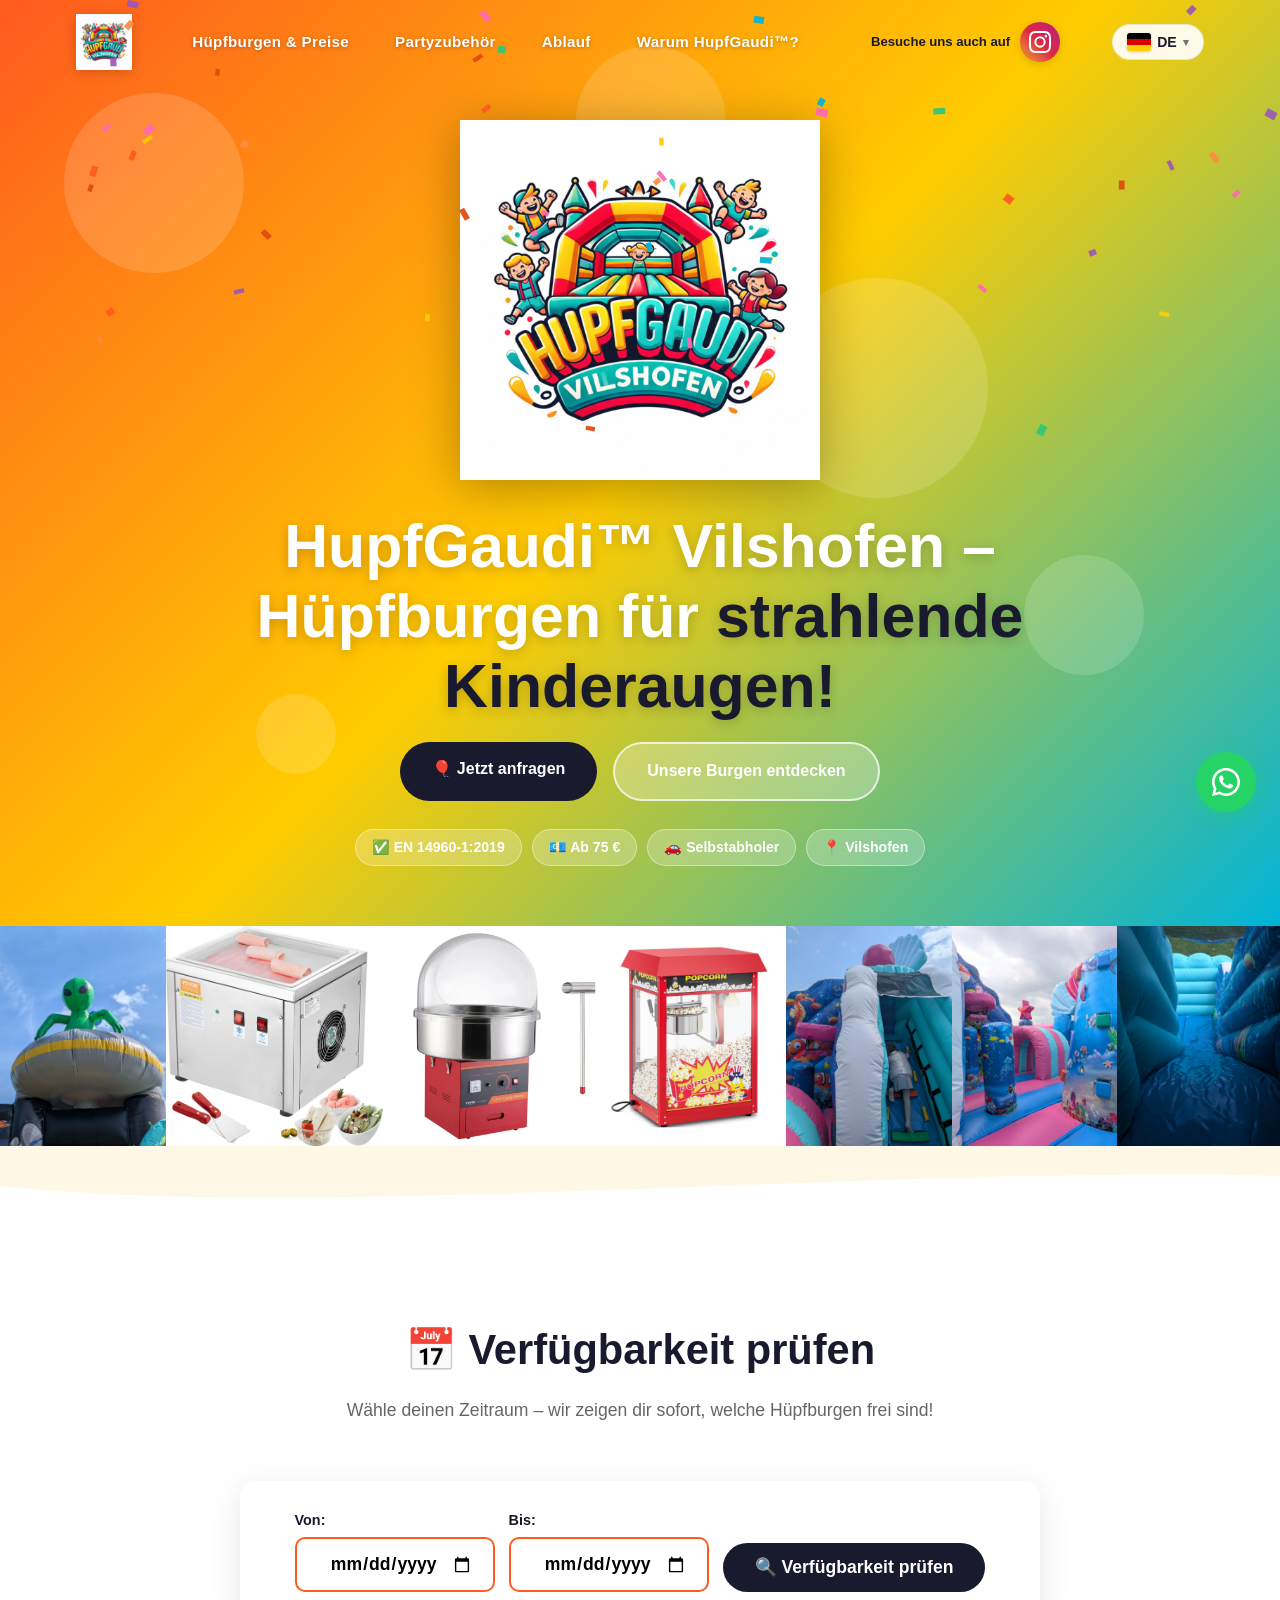
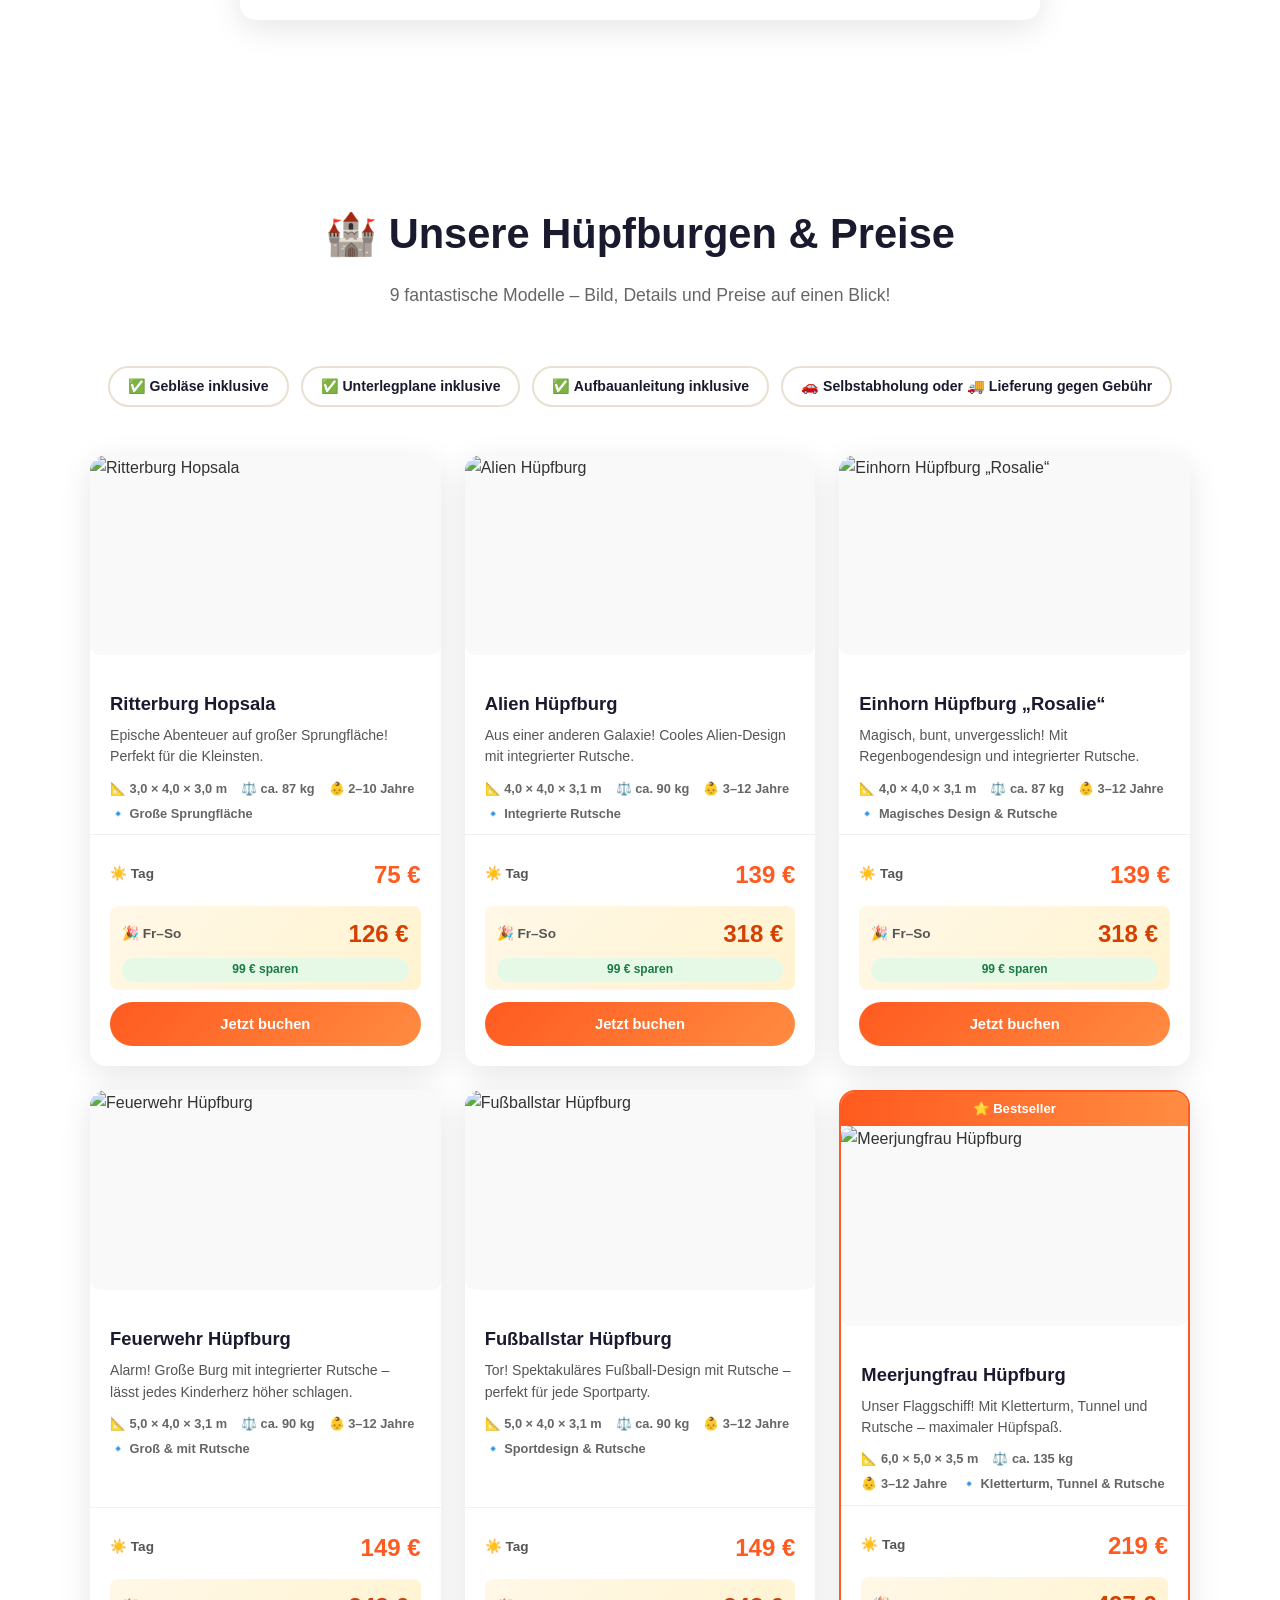
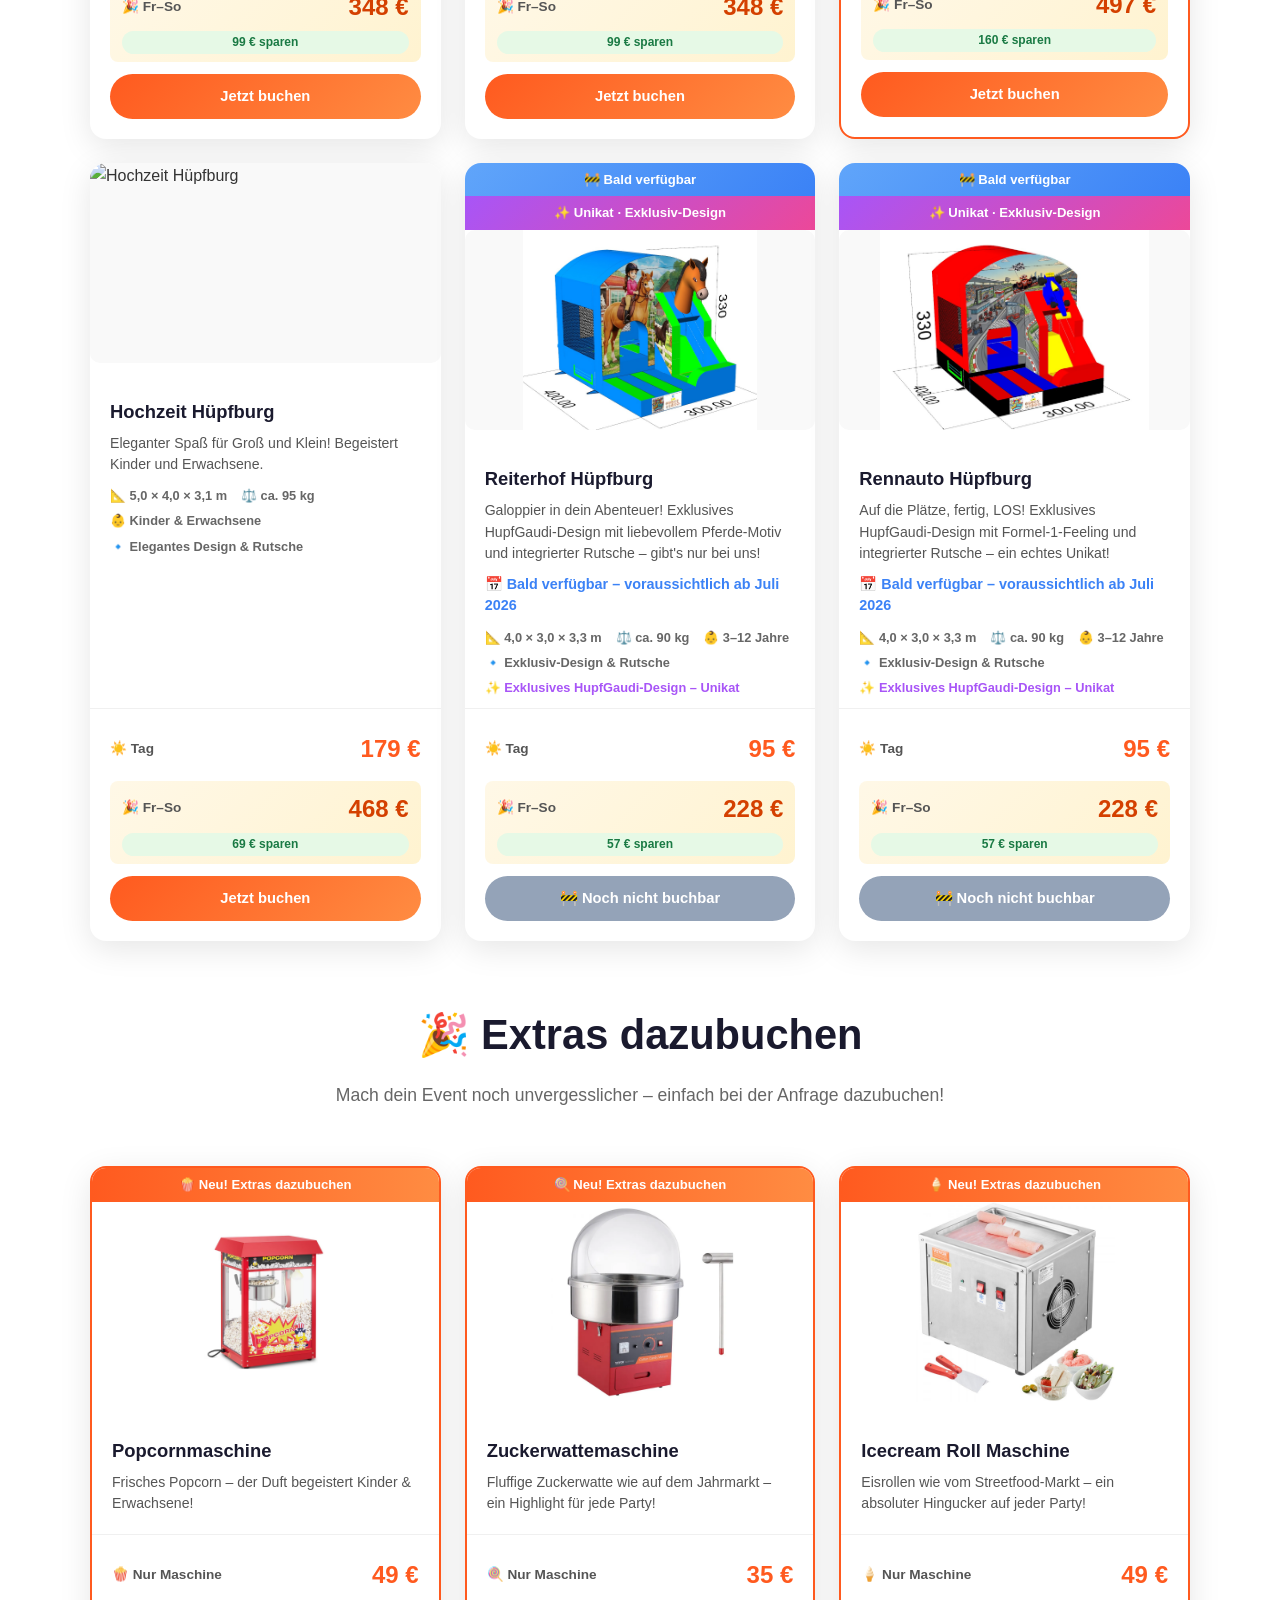
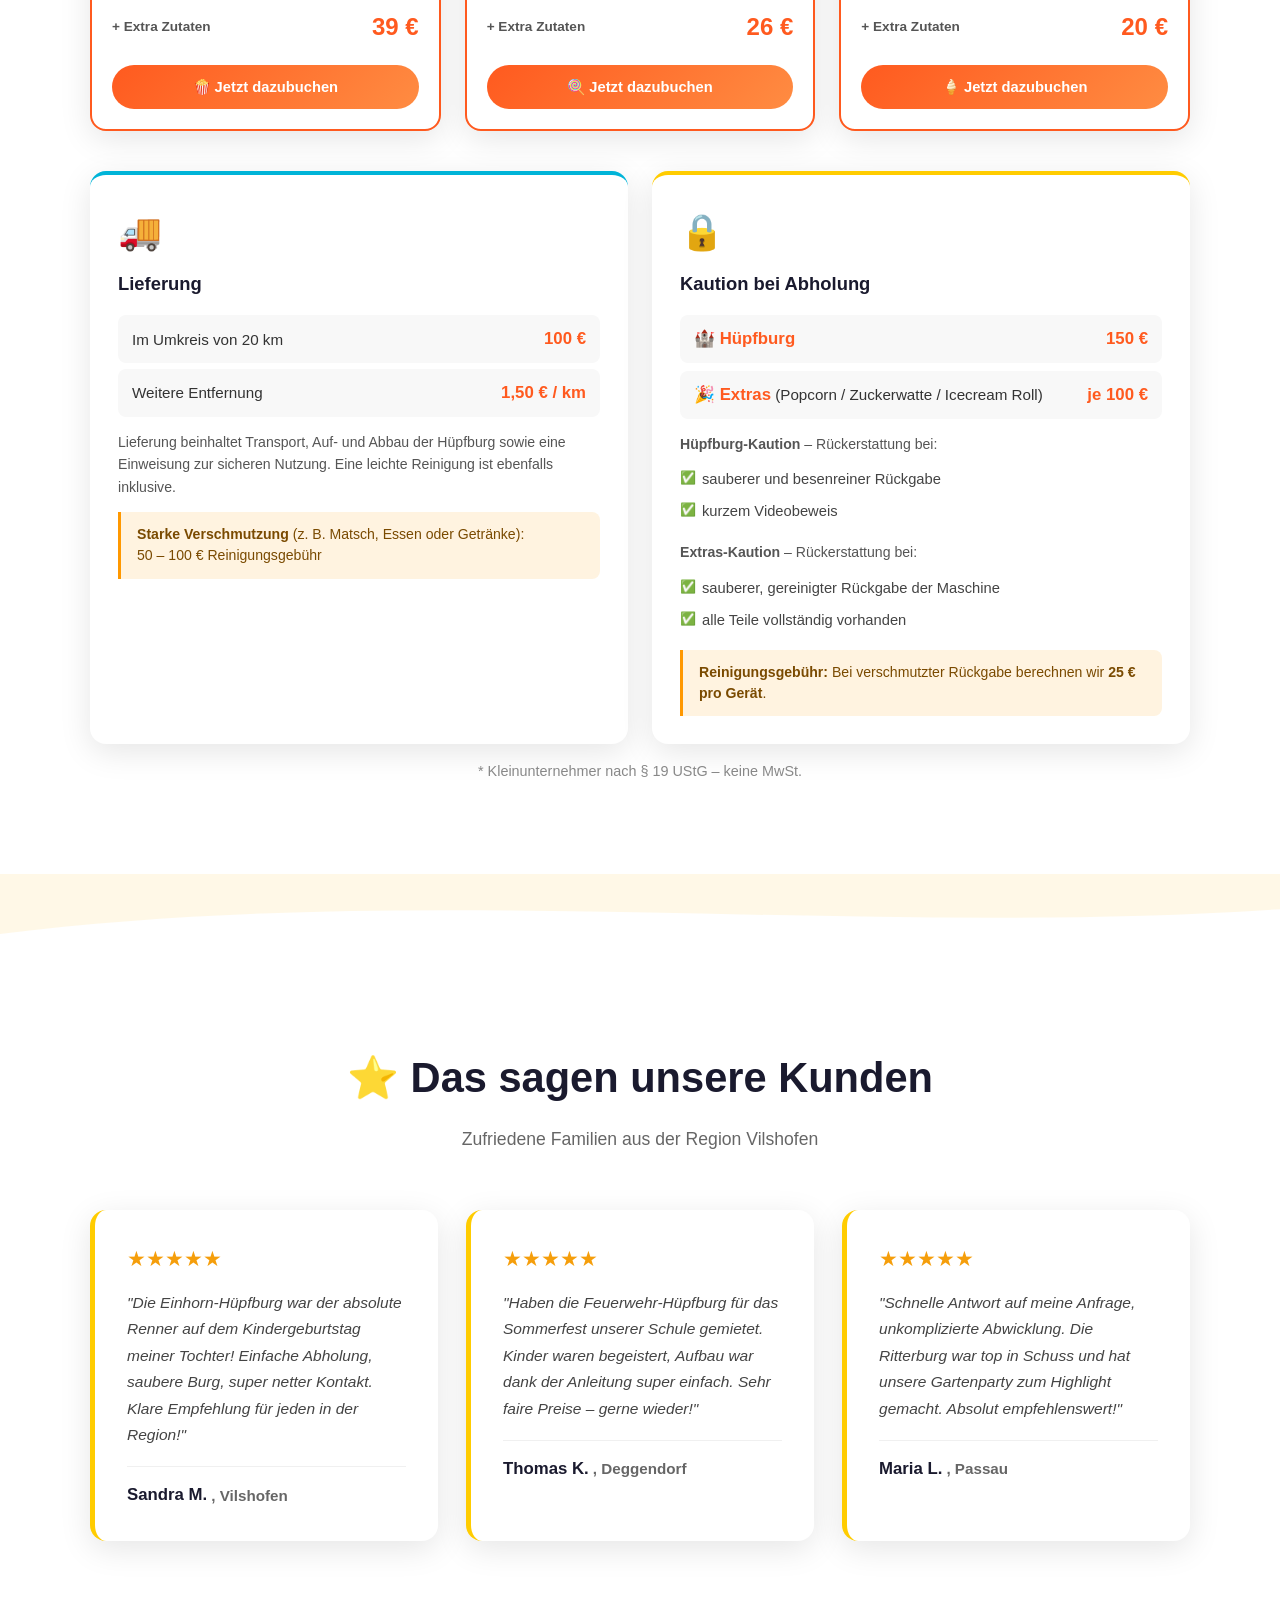
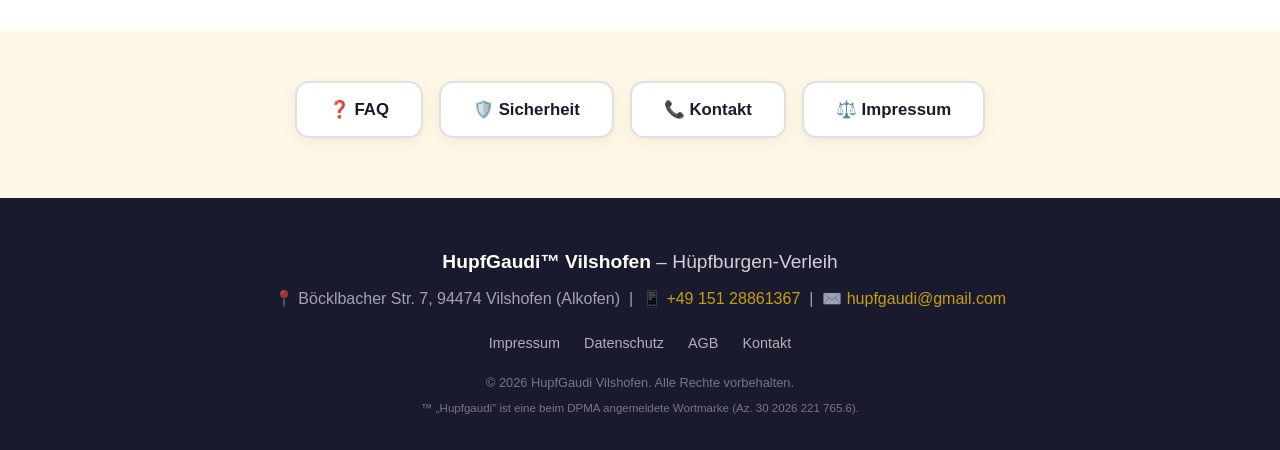
==== commit ac843d50: "SuperSaaS-Migration, DSGVO-Fixes, neue Hüpfburgen, Markenschutz - Buchungssystem komplett auf eigene" ====
--- a/index.html
+++ b/index.html
@@ -5,9 +5,19 @@
   <meta name="viewport" content="width=device-width, initial-scale=1.0" />
 
   <!-- SEO -->
-  <title>Hüpfburg mieten Vilshofen & Passau | HupfGaudi – ab 109 € EN 14960-1 geprüft</title>
+  <title>Hüpfburg mieten Vilshofen & Passau | HupfGaudi™ – ab 109 € EN 14960-1 geprüft</title>
   <meta name="description" content="Hüpfburgen-Verleih in Vilshofen und Umgebung. Geprüft nach EN 14960-1:2019, faire Preise ab 109 € – für Kindergeburtstage, Familienfeste, Firmenfeiern. Jetzt anfragen!" />
   <link rel="canonical" href="https://www.hupfgaudi-vilshofen.de/" />
+  <meta name="robots" content="index, follow, max-image-preview:large" />
+  <meta name="author" content="HupfGaudi Vilshofen" />
+  <meta name="theme-color" content="#ff5a1f" />
+
+  <!-- Favicon -->
+  <link rel="icon" type="image/jpeg" href="/img/logo.jpg" />
+  <link rel="apple-touch-icon" href="/img/logo.jpg" />
+
+  <!-- Google Search Console Verification (TODO: echten Code von Google einfügen) -->
+  <!-- <meta name="google-site-verification" content="HIER_DEN_CODE_VON_GOOGLE_EINFUEGEN" /> -->
 
   <!-- Geo-Tags (lokale SEO) -->
   <meta name="geo.region"    content="DE-BY" />
@@ -17,20 +27,30 @@
 
   <!-- Open Graph -->
   <meta property="og:type"        content="website" />
-  <meta property="og:title"       content="HupfGaudi Vilshofen – Hüpfburgen-Verleih ab 75 €" />
+  <meta property="og:site_name"   content="HupfGaudi Vilshofen" />
+  <meta property="og:title"       content="HupfGaudi™ Vilshofen – Hüpfburgen-Verleih ab 75 €" />
   <meta property="og:description" content="Hüpfburgen nach EN 14960-1:2019 für Kindergeburtstage & Feste. Selbstabholung in Vilshofen (Alkofen). Jetzt anfragen!" />
   <meta property="og:url"         content="https://www.hupfgaudi-vilshofen.de" />
   <meta property="og:locale"      content="de_DE" />
+  <meta property="og:locale:alternate" content="en_US" />
+  <meta property="og:locale:alternate" content="cs_CZ" />
+  <meta property="og:locale:alternate" content="pl_PL" />
+  <meta property="og:locale:alternate" content="ru_RU" />
+  <meta property="og:locale:alternate" content="es_ES" />
+  <meta property="og:image"       content="https://www.hupfgaudi-vilshofen.de/img/logo.jpg" />
+  <meta property="og:image:alt"   content="HupfGaudi Vilshofen – Hüpfburgen-Verleih" />
+  <meta property="og:image:width"  content="1200" />
+  <meta property="og:image:height" content="630" />
 
   <!-- Twitter Card -->
   <meta name="twitter:card"        content="summary_large_image" />
-  <meta name="twitter:title"       content="HupfGaudi Vilshofen – Hüpfburgen-Verleih" />
+  <meta name="twitter:title"       content="HupfGaudi™ Vilshofen – Hüpfburgen-Verleih" />
   <meta name="twitter:description" content="Hüpfburgen nach EN 14960-1:2019 ab 75 €. Jetzt anfragen!" />
-
-  <!-- Google Fonts: Nunito (rund, verspielt, cross-platform) -->
-  <link rel="preconnect" href="https://fonts.googleapis.com" />
-  <link rel="preconnect" href="https://fonts.gstatic.com" crossorigin />
-  <link rel="stylesheet" href="https://fonts.googleapis.com/css2?family=Nunito:wght@400;600;700;800;900&display=swap" />
+  <meta name="twitter:image"       content="https://www.hupfgaudi-vilshofen.de/img/logo.jpg" />
+  <meta name="twitter:image:alt"   content="HupfGaudi Vilshofen – Hüpfburgen-Verleih" />
+
+  <!-- Nunito (lokal gehostet, DSGVO-konform – keine Google-Fonts-Anfragen) -->
+  <link rel="stylesheet" href="fonts/nunito.css" />
 
   <link rel="stylesheet" href="style.css" />
 
@@ -97,19 +117,27 @@
       <a href="#huepfburgen" data-i18n="nav.huepfburgen">Hüpfburgen & Preise</a>
       <a href="#partyzubehoer" data-i18n="nav.partyzubehoer">Partyzubehör</a>
       <a href="javascript:void(0)" onclick="openModal('modal-ablauf')" data-i18n="nav.ablauf">Ablauf</a>
-      <a href="javascript:void(0)" onclick="openModal('modal-warum')" data-i18n="nav.warum">Warum HupfGaudi?</a>
+      <a href="javascript:void(0)" onclick="openModal('modal-warum')" data-i18n="nav.warum">Warum HupfGaudi™?</a>
     </nav>
+    <a href="https://www.instagram.com/hupfgaudi_vilshofen/" target="_blank" rel="noopener noreferrer" class="social-link" aria-label="Instagram @hupfgaudi_vilshofen" title="Auf Instagram folgen">
+      <span class="social-text" data-i18n="social.follow">Besuche uns auch auf</span>
+      <span class="social-btn">
+        <svg xmlns="http://www.w3.org/2000/svg" viewBox="0 0 24 24" fill="currentColor" width="22" height="22" aria-hidden="true">
+          <path d="M12 2.163c3.204 0 3.584.012 4.849.07 3.252.148 4.771 1.691 4.919 4.919.058 1.265.069 1.645.069 4.849 0 3.205-.012 3.584-.069 4.849-.149 3.225-1.664 4.771-4.919 4.919-1.266.058-1.644.07-4.849.07-3.204 0-3.584-.012-4.849-.07-3.26-.149-4.771-1.699-4.919-4.92-.058-1.265-.07-1.644-.07-4.849 0-3.204.013-3.583.07-4.849.149-3.227 1.664-4.771 4.919-4.919 1.266-.057 1.645-.069 4.849-.069zM12 0C8.741 0 8.333.014 7.053.072 2.695.272.273 2.69.073 7.052.014 8.333 0 8.741 0 12c0 3.259.014 3.668.072 4.948.2 4.358 2.618 6.78 6.98 6.98C8.333 23.986 8.741 24 12 24c3.259 0 3.668-.014 4.948-.072 4.354-.2 6.782-2.618 6.979-6.98.059-1.28.073-1.689.073-4.948 0-3.259-.014-3.667-.072-4.947-.196-4.354-2.617-6.78-6.979-6.98C15.668.014 15.259 0 12 0zm0 5.838a6.162 6.162 0 100 12.324 6.162 6.162 0 000-12.324zM12 16a4 4 0 110-8 4 4 0 010 8zm6.406-11.845a1.44 1.44 0 100 2.881 1.44 1.44 0 000-2.881z"/>
+        </svg>
+      </span>
+    </a>
     <div class="lang-switcher" id="lang-switcher">
       <button class="lang-current" id="lang-btn" aria-label="Sprache wechseln">
-        <img src="https://flagcdn.com/w40/de.png" alt="" id="lang-flag" class="lang-flag-img"><span id="lang-code">DE</span><span class="lang-arrow">▾</span>
+        <img src="img/flags/de.png" alt="" id="lang-flag" class="lang-flag-img"><span id="lang-code">DE</span><span class="lang-arrow">▾</span>
       </button>
       <div class="lang-dropdown" id="lang-dropdown">
-        <button data-lang="de"><img src="https://flagcdn.com/w40/de.png" alt="" class="lang-flag-img"> Deutsch</button>
-        <button data-lang="en"><img src="https://flagcdn.com/w40/gb.png" alt="" class="lang-flag-img"> English</button>
-        <button data-lang="cs"><img src="https://flagcdn.com/w40/cz.png" alt="" class="lang-flag-img"> Čeština</button>
-        <button data-lang="pl"><img src="https://flagcdn.com/w40/pl.png" alt="" class="lang-flag-img"> Polski</button>
-        <button data-lang="ru"><img src="https://flagcdn.com/w40/ru.png" alt="" class="lang-flag-img"> Русский</button>
-        <button data-lang="es"><img src="https://flagcdn.com/w40/es.png" alt="" class="lang-flag-img"> Español</button>
+        <button data-lang="de"><img src="img/flags/de.png" alt="" class="lang-flag-img"> Deutsch</button>
+        <button data-lang="en"><img src="img/flags/gb.png" alt="" class="lang-flag-img"> English</button>
+        <button data-lang="cs"><img src="img/flags/cz.png" alt="" class="lang-flag-img"> Čeština</button>
+        <button data-lang="pl"><img src="img/flags/pl.png" alt="" class="lang-flag-img"> Polski</button>
+        <button data-lang="ru"><img src="img/flags/ru.png" alt="" class="lang-flag-img"> Русский</button>
+        <button data-lang="es"><img src="img/flags/es.png" alt="" class="lang-flag-img"> Español</button>
       </div>
     </div>
     <button class="burger" id="burger" aria-label="Menü öffnen" aria-expanded="false">
@@ -131,7 +159,7 @@
       <div class="hero-content">
         <img src="img/logo.jpg" alt="HupfGaudi Vilshofen" class="hero-logo" />
         <h1>
-          <span data-i18n="hero.title">HupfGaudi Vilshofen –</span><br />
+          <span data-i18n="hero.title">HupfGaudi™ Vilshofen –</span><br />
           <span data-i18n="hero.subtitle">Hüpfburgen für</span> <span class="hero-highlight" data-i18n="hero.highlight">strahlende Kinderaugen!</span>
         </h1>
         <div class="hero-btns">
@@ -206,7 +234,7 @@
     <section id="huepfburgen">
       <div class="container">
         <h2 class="section-title" data-i18n="huepfburgen.title">🏰 Unsere Hüpfburgen & Preise</h2>
-        <p class="section-subtitle" data-i18n="huepfburgen.subtitle">7 fantastische Modelle – Bild, Details und Preise auf einen Blick!</p>
+        <p class="section-subtitle" data-i18n="huepfburgen.subtitle">9 fantastische Modelle – Bild, Details und Preise auf einen Blick!</p>
 
         <div class="price-includes">
           <span data-i18n="huepfburgen.inkl.geblaese">✅ Gebläse inklusive</span>
@@ -697,7 +725,8 @@
                 <a href="impressum.html#agb" target="_blank">📋 AGB</a>
               </div>
               <div class="form-legal-checks">
-                <label class="form-legal-check"><input type="checkbox" id="agb-accept" required> <span data-i18n="form.legal.agb">Ich habe den Mietvertrag, die AGB, Datenschutzerklärung und Widerrufsbelehrung gelesen und akzeptiere diese. *</span></label>
+                <label class="form-legal-check"><input type="checkbox" id="datenschutz-accept" required> <span data-i18n="form.legal.datenschutz">Ich habe die <a href="impressum.html#datenschutz" target="_blank" style="color:var(--primary);font-weight:700">Datenschutzerklärung</a> gelesen und willige ein, dass meine Daten zur Bearbeitung meiner Anfrage verarbeitet werden. *</span></label>
+                <label class="form-legal-check"><input type="checkbox" id="agb-accept" required> <span data-i18n="form.legal.agb">Ich habe den Mietvertrag, die AGB und Widerrufsbelehrung gelesen und akzeptiere diese. *</span></label>
                 <label class="form-legal-check"><input type="checkbox" id="ausweis-accept"> <span data-i18n="form.legal.ausweis">Ich willige ein, dass bei Abholung ein Foto meines Personalausweises zur Identitätssicherung angefertigt wird.</span></label>
                 <label class="form-legal-check"><input type="checkbox" id="kaution-accept" required> <span data-i18n="form.legal.kaution">Ich bringe zur Abholung eine Kaution von 150 € (Hüpfburg) bzw. 100 € (Partyzubehör) in bar mit. *</span></label>
               </div>
@@ -729,7 +758,7 @@
   <div id="modal-warum" class="modal" role="dialog" aria-modal="true" aria-label="Warum HupfGaudi">
     <div class="modal-content modal-content--wide">
       <button class="modal-close" onclick="closeModal('modal-warum')">✕</button>
-      <h2 class="section-title" data-i18n="warum.title">🌟 Warum HupfGaudi?</h2>
+      <h2 class="section-title" data-i18n="warum.title">🌟 Warum HupfGaudi™?</h2>
       <p style="text-align:center;color:#666;margin-bottom:28px" data-i18n="warum.subtitle">Wir machen deinen Anlass unvergesslich – versprochen!</p>
       <div class="usp-grid">
         <div class="usp-item"><span class="usp-icon">🛡️</span><h3>EN 14960-1:2019 geprüft</h3><p>Alle Hüpfburgen erfüllen die Norm EN 14960-1:2019 – regelmäßig gereinigt und stets einsatzbereit. Sicherheit steht bei uns an erster Stelle!</p></div>
@@ -757,6 +786,10 @@
         <p><strong>HupfGaudi Vilshofen</strong><br>Inhaber: Christoph Gutsmidl<br>Böcklbacher Str. 7<br>94474 Vilshofen an der Donau</p>
         <p style="margin-top:12px"><strong>Kontakt:</strong><br>Tel: <a href="tel:+4915128861367">0151 / 28861367</a><br>E-Mail: <a href="mailto:hupfgaudi@gmail.com">hupfgaudi@gmail.com</a></p>
         <p style="margin-top:12px"><strong>Umsatzsteuer:</strong> Kleinunternehmer nach § 19 UStG</p>
+        <p style="margin-top:16px;padding:14px;background:#fff8e7;border-left:4px solid #ff5a1f;border-radius:8px;font-size:.88rem;line-height:1.5">
+          <strong>™ Markenhinweis:</strong> „Hupfgaudi" ist eine beim Deutschen Patent- und Markenamt (DPMA) angemeldete Wortmarke (Aktenzeichen <strong>30 2026 221 765.6</strong>, Anmeldetag 20.04.2026).
+          Jede unberechtigte Nutzung des Namens „Hupfgaudi" – insbesondere im Zusammenhang mit Hüpfburgen-Verleih, Unterhaltung oder Veranstaltungen – wird zivil- und ggf. strafrechtlich verfolgt (§§ 14, 143 MarkenG).
+        </p>
         <p style="margin-top:16px;text-align:center"><a href="impressum.html" class="combo-cta" style="display:inline-block;padding:10px 28px">Vollständiges Impressum, Datenschutz & AGB →</a></p>
       </div>
     </div>
@@ -764,7 +797,7 @@
 
   <!-- ═══════════ FOOTER ═══════════ -->
   <footer role="contentinfo">
-    <p style="font-size:1.2rem"><strong>HupfGaudi Vilshofen</strong> – <span data-i18n="footer.tagline">Hüpfburgen-Verleih</span></p>
+    <p style="font-size:1.2rem"><strong>HupfGaudi™ Vilshofen</strong> – <span data-i18n="footer.tagline">Hüpfburgen-Verleih</span></p>
     <p style="margin-top:8px;opacity:.75">
       📍 Böcklbacher Str. 7, 94474 Vilshofen (Alkofen)
       &nbsp;|&nbsp;
@@ -779,6 +812,7 @@
       <a href="javascript:void(0)" onclick="openModal('modal-kontakt')" data-i18n="footer.kontakt">Kontakt</a>
     </div>
     <p style="margin-top:16px;font-size:0.8rem;opacity:.5">© <span id="currentYear"></span> HupfGaudi Vilshofen. <span data-i18n="footer.rechte">Alle Rechte vorbehalten.</span></p>
+    <p style="margin-top:6px;font-size:0.72rem;opacity:.5" data-i18n="footer.markenschutz">™ „Hupfgaudi" ist eine beim DPMA angemeldete Wortmarke (Az. 30 2026 221 765.6).</p>
   </footer>
 
   <!-- ── WhatsApp Floating Button ── -->
@@ -838,20 +872,30 @@
       const extras     = [...document.querySelectorAll('#extrasCheckboxes input:checked')].map(cb => cb.value);
       const untergrund = document.getElementById('untergrund').value;
       const nachricht  = document.getElementById('nachricht').value.trim();
+      const datenschutzAccept = document.getElementById('datenschutz-accept').checked;
       const agbAccept  = document.getElementById('agb-accept').checked;
       const ausweisAccept = document.getElementById('ausweis-accept').checked;
+      const kautionAccept = document.getElementById('kaution-accept').checked;
 
       if (!name || !email || !telefon || !strasse || !ort || !datum || !burg || !lieferung || !untergrund) {
         alert('Bitte alle Pflichtfelder (*) ausfüllen.');
         return;
       }
+      if (!datenschutzAccept) {
+        alert('Bitte bestätige die Datenschutzerklärung, damit wir deine Anfrage bearbeiten dürfen.');
+        return;
+      }
       if (!agbAccept) {
-        alert('Bitte akzeptiere den Mietvertrag, die AGB und Datenschutzerklärung.');
+        alert('Bitte akzeptiere den Mietvertrag, die AGB und Widerrufsbelehrung.');
         return;
       }
+      if (!kautionAccept) {
+        alert('Bitte bestätige die Kautions-Regelung.');
+        return;
+      }
 
       // E-Mail senden (fire-and-forget)
-      const formData = { name, email, telefon, strasse, ort, datum, burg, lieferung, extras, untergrund, nachricht, agb_akzeptiert: agbAccept, ausweis_einwilligung: ausweisAccept };
+      const formData = { name, email, telefon, strasse, ort, datum, burg, lieferung, extras, untergrund, nachricht, datenschutz_akzeptiert: datenschutzAccept, agb_akzeptiert: agbAccept, ausweis_einwilligung: ausweisAccept, kaution_akzeptiert: kautionAccept };
       try {
         fetch('/api/send-email', {
           method: 'POST',
@@ -900,7 +944,7 @@
         'Ritterburg Hopsala': '75 €', 'Alien': '139 €', 'Popcornmaschine': '49 €', 'Zuckerwattenmaschine': '35 €', 'Ice Cream Roll Maschine': '49 €',
         'Einhorn Rosalie': '139 €', 'Feuerwehr': '149 €',
         'Fußballstar': '149 €', 'Meerjungfrau': '219 €',
-        'Hochzeitsburg': '179 €', 'Paw Patrol': '—'
+        'Hochzeitsburg': '179 €'
       },
       images: {
         'Ritterburg Hopsala': 'https://hupfgaudi-vilshofen.de/wp-content/uploads/go-x/u/17b03c36-5d1a-478e-9a02-f8ebd2e70e9b/image.png',
@@ -925,33 +969,45 @@
       ]
     };
 
-    // ── Sperrtage: SYNCHRON laden beim Seitenstart ──
+    // ── Sperrtage: SYNCHRON laden beim Seitenstart (API → Fallback JSON) ──
     (function() {
-      try {
-        var xhr = new XMLHttpRequest();
-        xhr.open('GET', '/api/blocked-dates', false);
-        xhr.send();
-        if (xhr.status === 200) {
-          var blocked = JSON.parse(xhr.responseText);
-          var blockedSet = new Set();
-          blocked.forEach(function(b) {
-            // Alle Tage im Zeitraum als YYYY-MM-DD Strings erzeugen (ohne Zeitzonen-Problem)
-            var parts = b.from.split('-');
-            var endParts = b.to.split('-');
-            var cur = new Date(parseInt(parts[0]), parseInt(parts[1]) - 1, parseInt(parts[2]));
-            var end = new Date(parseInt(endParts[0]), parseInt(endParts[1]) - 1, parseInt(endParts[2]));
-            while (cur <= end) {
-              var y = cur.getFullYear();
-              var m = String(cur.getMonth() + 1).padStart(2, '0');
-              var dd = String(cur.getDate()).padStart(2, '0');
-              blockedSet.add(y + '-' + m + '-' + dd);
-              cur.setDate(cur.getDate() + 1);
-            }
-          });
-          window._blockedDates = blockedSet;
-          window._blockedEntries = blocked;
+      function parseBlocked(blocked) {
+        var blockedSet = new Set();
+        blocked.forEach(function(b) {
+          var parts = b.from.split('-');
+          var endParts = b.to.split('-');
+          var cur = new Date(parseInt(parts[0]), parseInt(parts[1]) - 1, parseInt(parts[2]));
+          var end = new Date(parseInt(endParts[0]), parseInt(endParts[1]) - 1, parseInt(endParts[2]));
+          while (cur <= end) {
+            var y = cur.getFullYear();
+            var m = String(cur.getMonth() + 1).padStart(2, '0');
+            var dd = String(cur.getDate()).padStart(2, '0');
+            blockedSet.add(y + '-' + m + '-' + dd);
+            cur.setDate(cur.getDate() + 1);
+          }
+        });
+        window._blockedDates = blockedSet;
+        window._blockedEntries = blocked;
+      }
+      function trySync(url) {
+        try {
+          var xhr = new XMLHttpRequest();
+          xhr.open('GET', url, false);
+          xhr.send();
+          if (xhr.status === 200) {
+            var data = JSON.parse(xhr.responseText);
+            if (Array.isArray(data)) { parseBlocked(data); return true; }
+          }
+        } catch(e) {}
+        return false;
+      }
+      if (!trySync('/api/blocked-dates')) {
+        if (!trySync('/blocked_dates.json')) {
+          console.log('Sperrtage konnten weder von API noch aus JSON-Datei geladen werden');
+          window._blockedDates = new Set();
+          window._blockedEntries = [];
         }
-      } catch(e) { console.log('Sperrtage konnten nicht geladen werden:', e); }
+      }
     })();
 
     // Modal-Funktion
@@ -1104,14 +1160,14 @@
         if (t[key]) el.textContent = t[key];
       });
       document.documentElement.lang = lang;
-      document.getElementById('lang-flag').src = 'https://flagcdn.com/w40/' + (LANG_FLAGS[lang] || 'de') + '.png';
+      document.getElementById('lang-flag').src = 'img/flags/' + (LANG_FLAGS[lang] || 'de') + '.png';
       document.getElementById('lang-code').textContent = LANG_CODES[lang] || 'DE';
       window._currentLang = lang;
       localStorage.setItem('hupfgaudi_lang', lang);
     }
 
-    // Übersetzungen laden
-    fetch('translations.json').then(function(r) { return r.json(); }).then(function(data) {
+    // Übersetzungen laden (Cache-Buster verhindert veraltete Versionen)
+    fetch('translations.json?v=' + Date.now()).then(function(r) { return r.json(); }).then(function(data) {
       window._translations = data;
       applyTranslations(window._currentLang);
     }).catch(function() {});
@@ -1339,8 +1395,10 @@
         startAutoSlide();
       });
 
-      document.querySelectorAll('.card-img').forEach(img => {
-        img.addEventListener('click', () => open(img));
+      // Event-Delegation: funktioniert auch für dynamisch eingefügte Bilder
+      document.addEventListener('click', (e) => {
+        const img = e.target.closest('.card-img');
+        if (img) open(img);
       });
 
       closeBtn.addEventListener('click', close);
@@ -1444,24 +1502,41 @@
       if (!res.ok) return;
       const products = await res.json();
 
-      const hupfburgen = products.filter(p => p.type === 'hupfburg' && p.active);
+      const hupfburgen = products.filter(p => p.type === 'hupfburg' && (p.active || p.comingSoon));
       const extras = products.filter(p => p.type === 'equipment' && p.active);
 
       // 1. Hüpfburg-Karten rendern
       const grid = document.getElementById('preise');
       if (grid && hupfburgen.length) {
-        grid.innerHTML = hupfburgen.map(p => `
-          <div class="combo-card${p.featured ? ' combo-card--featured' : ''}" data-product="${p.name}">
-            ${p.featured ? '<div class="combo-badge">⭐ Bestseller</div>' : ''}
+        grid.innerHTML = hupfburgen.map(p => {
+          const isComing = !p.active && p.comingSoon;
+          const badge = isComing
+            ? '<div class="combo-badge" style="background:linear-gradient(135deg,#60a5fa,#3b82f6)">🚧 Bald verfügbar</div>'
+            : (p.featured ? '<div class="combo-badge">⭐ Bestseller</div>' : '');
+          const exclusiveBadge = p.exclusive
+            ? '<div class="combo-badge" style="background:linear-gradient(135deg,#a855f7,#ec4899);top:auto;bottom:12px;right:12px;left:auto"><span data-i18n="badge.unikat">✨ Unikat · Exklusiv-Design</span></div>'
+            : '';
+          const cta = isComing
+            ? '<span class="combo-cta" style="background:#94a3b8;cursor:not-allowed;pointer-events:none">🚧 Noch nicht buchbar</span>'
+            : '<a href="#verfuegbarkeit" class="combo-cta">Jetzt buchen</a>';
+          const comingHint = isComing && p.comingSoonLabel
+            ? '<p style="color:#3b82f6;font-weight:700;font-size:.9rem;margin-top:6px">📅 ' + p.comingSoonLabel + '</p>'
+            : '';
+          return `
+          <div class="combo-card${p.featured && !isComing ? ' combo-card--featured' : ''}${isComing ? ' combo-card--coming' : ''}" data-product="${p.name}">
+            ${badge}
+            ${exclusiveBadge}
             <img src="${p.image}" alt="${p.displayName}" class="combo-img card-img" loading="lazy" />
             <div class="combo-info">
               <h3>${p.displayName}</h3>
               <p>${p.description}</p>
+              ${comingHint}
               <ul class="combo-meta">
                 ${p.dimensions ? '<li>📐 ' + p.dimensions + '</li>' : ''}
                 ${p.weight ? '<li>⚖️ ' + p.weight + '</li>' : ''}
                 ${p.age ? '<li>👶 ' + p.age + '</li>' : ''}
                 ${p.feature ? '<li>🔹 ' + p.feature + '</li>' : ''}
+                ${p.exclusive ? '<li style="color:#a855f7;font-weight:800"><span data-i18n="meta.unikat">✨ Exklusives HupfGaudi-Design – Unikat</span></li>' : ''}
               </ul>
             </div>
             <div class="combo-prices">
@@ -1474,10 +1549,10 @@
                 <span class="combo-price-value">${p.priceWeekend} €</span>
                 ${p.saveWeekend > 0 ? '<span class="combo-save">' + p.saveWeekend + ' € sparen</span>' : ''}
               </div>
-              <a href="#verfuegbarkeit" class="combo-cta">Jetzt buchen</a>
-            </div>
-          </div>
-        `).join('');
+              ${cta}
+            </div>
+          </div>`;
+        }).join('');
       }
 
       // 2. Extras-Karten rendern
@@ -1518,12 +1593,12 @@
         });
       }
 
-      // 4. Kontaktformular-Dropdown aktualisieren
+      // 4. Kontaktformular-Dropdown aktualisieren (nur aktive Hüpfburgen, keine Coming-Soon)
       const burgSelect = document.getElementById('burg');
       if (burgSelect) {
         const opts = ['<option value="">Bitte wählen…</option>'];
         opts.push('<option value="Keine Hüpfburg (nur Partyzubehör)">Keine Hüpfburg (nur Partyzubehör)</option>');
-        hupfburgen.forEach(p => {
+        hupfburgen.filter(p => p.active).forEach(p => {
           opts.push('<option>' + p.displayName + ' (' + p.priceWeekday + ' €)</option>');
         });
         opts.push('<option>Ich bin noch unsicher</option>');
--- a/fonts/nunito.css
+++ b/fonts/nunito.css
@@ -0,0 +1,225 @@
+/* cyrillic-ext */
+@font-face {
+  font-family: 'Nunito';
+  font-style: normal;
+  font-weight: 400;
+  font-display: swap;
+  src: url(fonts/XRXV3I6Li01BKofIOOaBXso.woff2) format('woff2');
+  unicode-range: U+0460-052F, U+1C80-1C8A, U+20B4, U+2DE0-2DFF, U+A640-A69F, U+FE2E-FE2F;
+}
+/* cyrillic */
+@font-face {
+  font-family: 'Nunito';
+  font-style: normal;
+  font-weight: 400;
+  font-display: swap;
+  src: url(fonts/XRXV3I6Li01BKofIMeaBXso.woff2) format('woff2');
+  unicode-range: U+0301, U+0400-045F, U+0490-0491, U+04B0-04B1, U+2116;
+}
+/* vietnamese */
+@font-face {
+  font-family: 'Nunito';
+  font-style: normal;
+  font-weight: 400;
+  font-display: swap;
+  src: url(fonts/XRXV3I6Li01BKofIOuaBXso.woff2) format('woff2');
+  unicode-range: U+0102-0103, U+0110-0111, U+0128-0129, U+0168-0169, U+01A0-01A1, U+01AF-01B0, U+0300-0301, U+0303-0304, U+0308-0309, U+0323, U+0329, U+1EA0-1EF9, U+20AB;
+}
+/* latin-ext */
+@font-face {
+  font-family: 'Nunito';
+  font-style: normal;
+  font-weight: 400;
+  font-display: swap;
+  src: url(fonts/XRXV3I6Li01BKofIO-aBXso.woff2) format('woff2');
+  unicode-range: U+0100-02BA, U+02BD-02C5, U+02C7-02CC, U+02CE-02D7, U+02DD-02FF, U+0304, U+0308, U+0329, U+1D00-1DBF, U+1E00-1E9F, U+1EF2-1EFF, U+2020, U+20A0-20AB, U+20AD-20C0, U+2113, U+2C60-2C7F, U+A720-A7FF;
+}
+/* latin */
+@font-face {
+  font-family: 'Nunito';
+  font-style: normal;
+  font-weight: 400;
+  font-display: swap;
+  src: url(fonts/XRXV3I6Li01BKofINeaB.woff2) format('woff2');
+  unicode-range: U+0000-00FF, U+0131, U+0152-0153, U+02BB-02BC, U+02C6, U+02DA, U+02DC, U+0304, U+0308, U+0329, U+2000-206F, U+20AC, U+2122, U+2191, U+2193, U+2212, U+2215, U+FEFF, U+FFFD;
+}
+/* cyrillic-ext */
+@font-face {
+  font-family: 'Nunito';
+  font-style: normal;
+  font-weight: 600;
+  font-display: swap;
+  src: url(fonts/XRXV3I6Li01BKofIOOaBXso.woff2) format('woff2');
+  unicode-range: U+0460-052F, U+1C80-1C8A, U+20B4, U+2DE0-2DFF, U+A640-A69F, U+FE2E-FE2F;
+}
+/* cyrillic */
+@font-face {
+  font-family: 'Nunito';
+  font-style: normal;
+  font-weight: 600;
+  font-display: swap;
+  src: url(fonts/XRXV3I6Li01BKofIMeaBXso.woff2) format('woff2');
+  unicode-range: U+0301, U+0400-045F, U+0490-0491, U+04B0-04B1, U+2116;
+}
+/* vietnamese */
+@font-face {
+  font-family: 'Nunito';
+  font-style: normal;
+  font-weight: 600;
+  font-display: swap;
+  src: url(fonts/XRXV3I6Li01BKofIOuaBXso.woff2) format('woff2');
+  unicode-range: U+0102-0103, U+0110-0111, U+0128-0129, U+0168-0169, U+01A0-01A1, U+01AF-01B0, U+0300-0301, U+0303-0304, U+0308-0309, U+0323, U+0329, U+1EA0-1EF9, U+20AB;
+}
+/* latin-ext */
+@font-face {
+  font-family: 'Nunito';
+  font-style: normal;
+  font-weight: 600;
+  font-display: swap;
+  src: url(fonts/XRXV3I6Li01BKofIO-aBXso.woff2) format('woff2');
+  unicode-range: U+0100-02BA, U+02BD-02C5, U+02C7-02CC, U+02CE-02D7, U+02DD-02FF, U+0304, U+0308, U+0329, U+1D00-1DBF, U+1E00-1E9F, U+1EF2-1EFF, U+2020, U+20A0-20AB, U+20AD-20C0, U+2113, U+2C60-2C7F, U+A720-A7FF;
+}
+/* latin */
+@font-face {
+  font-family: 'Nunito';
+  font-style: normal;
+  font-weight: 600;
+  font-display: swap;
+  src: url(fonts/XRXV3I6Li01BKofINeaB.woff2) format('woff2');
+  unicode-range: U+0000-00FF, U+0131, U+0152-0153, U+02BB-02BC, U+02C6, U+02DA, U+02DC, U+0304, U+0308, U+0329, U+2000-206F, U+20AC, U+2122, U+2191, U+2193, U+2212, U+2215, U+FEFF, U+FFFD;
+}
+/* cyrillic-ext */
+@font-face {
+  font-family: 'Nunito';
+  font-style: normal;
+  font-weight: 700;
+  font-display: swap;
+  src: url(fonts/XRXV3I6Li01BKofIOOaBXso.woff2) format('woff2');
+  unicode-range: U+0460-052F, U+1C80-1C8A, U+20B4, U+2DE0-2DFF, U+A640-A69F, U+FE2E-FE2F;
+}
+/* cyrillic */
+@font-face {
+  font-family: 'Nunito';
+  font-style: normal;
+  font-weight: 700;
+  font-display: swap;
+  src: url(fonts/XRXV3I6Li01BKofIMeaBXso.woff2) format('woff2');
+  unicode-range: U+0301, U+0400-045F, U+0490-0491, U+04B0-04B1, U+2116;
+}
+/* vietnamese */
+@font-face {
+  font-family: 'Nunito';
+  font-style: normal;
+  font-weight: 700;
+  font-display: swap;
+  src: url(fonts/XRXV3I6Li01BKofIOuaBXso.woff2) format('woff2');
+  unicode-range: U+0102-0103, U+0110-0111, U+0128-0129, U+0168-0169, U+01A0-01A1, U+01AF-01B0, U+0300-0301, U+0303-0304, U+0308-0309, U+0323, U+0329, U+1EA0-1EF9, U+20AB;
+}
+/* latin-ext */
+@font-face {
+  font-family: 'Nunito';
+  font-style: normal;
+  font-weight: 700;
+  font-display: swap;
+  src: url(fonts/XRXV3I6Li01BKofIO-aBXso.woff2) format('woff2');
+  unicode-range: U+0100-02BA, U+02BD-02C5, U+02C7-02CC, U+02CE-02D7, U+02DD-02FF, U+0304, U+0308, U+0329, U+1D00-1DBF, U+1E00-1E9F, U+1EF2-1EFF, U+2020, U+20A0-20AB, U+20AD-20C0, U+2113, U+2C60-2C7F, U+A720-A7FF;
+}
+/* latin */
+@font-face {
+  font-family: 'Nunito';
+  font-style: normal;
+  font-weight: 700;
+  font-display: swap;
+  src: url(fonts/XRXV3I6Li01BKofINeaB.woff2) format('woff2');
+  unicode-range: U+0000-00FF, U+0131, U+0152-0153, U+02BB-02BC, U+02C6, U+02DA, U+02DC, U+0304, U+0308, U+0329, U+2000-206F, U+20AC, U+2122, U+2191, U+2193, U+2212, U+2215, U+FEFF, U+FFFD;
+}
+/* cyrillic-ext */
+@font-face {
+  font-family: 'Nunito';
+  font-style: normal;
+  font-weight: 800;
+  font-display: swap;
+  src: url(fonts/XRXV3I6Li01BKofIOOaBXso.woff2) format('woff2');
+  unicode-range: U+0460-052F, U+1C80-1C8A, U+20B4, U+2DE0-2DFF, U+A640-A69F, U+FE2E-FE2F;
+}
+/* cyrillic */
+@font-face {
+  font-family: 'Nunito';
+  font-style: normal;
+  font-weight: 800;
+  font-display: swap;
+  src: url(fonts/XRXV3I6Li01BKofIMeaBXso.woff2) format('woff2');
+  unicode-range: U+0301, U+0400-045F, U+0490-0491, U+04B0-04B1, U+2116;
+}
+/* vietnamese */
+@font-face {
+  font-family: 'Nunito';
+  font-style: normal;
+  font-weight: 800;
+  font-display: swap;
+  src: url(fonts/XRXV3I6Li01BKofIOuaBXso.woff2) format('woff2');
+  unicode-range: U+0102-0103, U+0110-0111, U+0128-0129, U+0168-0169, U+01A0-01A1, U+01AF-01B0, U+0300-0301, U+0303-0304, U+0308-0309, U+0323, U+0329, U+1EA0-1EF9, U+20AB;
+}
+/* latin-ext */
+@font-face {
+  font-family: 'Nunito';
+  font-style: normal;
+  font-weight: 800;
+  font-display: swap;
+  src: url(fonts/XRXV3I6Li01BKofIO-aBXso.woff2) format('woff2');
+  unicode-range: U+0100-02BA, U+02BD-02C5, U+02C7-02CC, U+02CE-02D7, U+02DD-02FF, U+0304, U+0308, U+0329, U+1D00-1DBF, U+1E00-1E9F, U+1EF2-1EFF, U+2020, U+20A0-20AB, U+20AD-20C0, U+2113, U+2C60-2C7F, U+A720-A7FF;
+}
+/* latin */
+@font-face {
+  font-family: 'Nunito';
+  font-style: normal;
+  font-weight: 800;
+  font-display: swap;
+  src: url(fonts/XRXV3I6Li01BKofINeaB.woff2) format('woff2');
+  unicode-range: U+0000-00FF, U+0131, U+0152-0153, U+02BB-02BC, U+02C6, U+02DA, U+02DC, U+0304, U+0308, U+0329, U+2000-206F, U+20AC, U+2122, U+2191, U+2193, U+2212, U+2215, U+FEFF, U+FFFD;
+}
+/* cyrillic-ext */
+@font-face {
+  font-family: 'Nunito';
+  font-style: normal;
+  font-weight: 900;
+  font-display: swap;
+  src: url(fonts/XRXV3I6Li01BKofIOOaBXso.woff2) format('woff2');
+  unicode-range: U+0460-052F, U+1C80-1C8A, U+20B4, U+2DE0-2DFF, U+A640-A69F, U+FE2E-FE2F;
+}
+/* cyrillic */
+@font-face {
+  font-family: 'Nunito';
+  font-style: normal;
+  font-weight: 900;
+  font-display: swap;
+  src: url(fonts/XRXV3I6Li01BKofIMeaBXso.woff2) format('woff2');
+  unicode-range: U+0301, U+0400-045F, U+0490-0491, U+04B0-04B1, U+2116;
+}
+/* vietnamese */
+@font-face {
+  font-family: 'Nunito';
+  font-style: normal;
+  font-weight: 900;
+  font-display: swap;
+  src: url(fonts/XRXV3I6Li01BKofIOuaBXso.woff2) format('woff2');
+  unicode-range: U+0102-0103, U+0110-0111, U+0128-0129, U+0168-0169, U+01A0-01A1, U+01AF-01B0, U+0300-0301, U+0303-0304, U+0308-0309, U+0323, U+0329, U+1EA0-1EF9, U+20AB;
+}
+/* latin-ext */
+@font-face {
+  font-family: 'Nunito';
+  font-style: normal;
+  font-weight: 900;
+  font-display: swap;
+  src: url(fonts/XRXV3I6Li01BKofIO-aBXso.woff2) format('woff2');
+  unicode-range: U+0100-02BA, U+02BD-02C5, U+02C7-02CC, U+02CE-02D7, U+02DD-02FF, U+0304, U+0308, U+0329, U+1D00-1DBF, U+1E00-1E9F, U+1EF2-1EFF, U+2020, U+20A0-20AB, U+20AD-20C0, U+2113, U+2C60-2C7F, U+A720-A7FF;
+}
+/* latin */
+@font-face {
+  font-family: 'Nunito';
+  font-style: normal;
+  font-weight: 900;
+  font-display: swap;
+  src: url(fonts/XRXV3I6Li01BKofINeaB.woff2) format('woff2');
+  unicode-range: U+0000-00FF, U+0131, U+0152-0153, U+02BB-02BC, U+02C6, U+02DA, U+02DC, U+0304, U+0308, U+0329, U+2000-206F, U+20AC, U+2122, U+2191, U+2193, U+2212, U+2215, U+FEFF, U+FFFD;
+}
--- a/style.css
+++ b/style.css
@@ -122,6 +122,43 @@
   color: var(--weiss) !important;
   transform: translateY(-2px);
   box-shadow: 0 6px 20px rgba(255,90,31,.4);
+}
+
+/* Instagram-Link im Header */
+.social-link {
+  display: inline-flex;
+  align-items: center;
+  gap: 10px;
+  margin-left: 12px;
+  text-decoration: none;
+  transition: transform .2s;
+}
+.social-link:hover { transform: translateY(-1px); }
+.social-link:hover .social-btn {
+  box-shadow: 0 6px 20px rgba(220,39,67,.4);
+  transform: scale(1.05);
+}
+.social-text {
+  font-size: .82rem;
+  font-weight: 700;
+  color: var(--dark);
+  white-space: nowrap;
+}
+.social-btn {
+  display: inline-flex;
+  align-items: center;
+  justify-content: center;
+  width: 40px;
+  height: 40px;
+  border-radius: 50%;
+  background: linear-gradient(45deg, #f09433 0%, #e6683c 25%, #dc2743 50%, #cc2366 75%, #bc1888 100%);
+  color: #fff;
+  box-shadow: 0 2px 8px rgba(0,0,0,.15);
+  transition: transform .2s, box-shadow .2s;
+  flex-shrink: 0;
+}
+@media (max-width: 1100px) {
+  .social-text { display: none; }
 }
 
 /* Sprach-Umschalter */
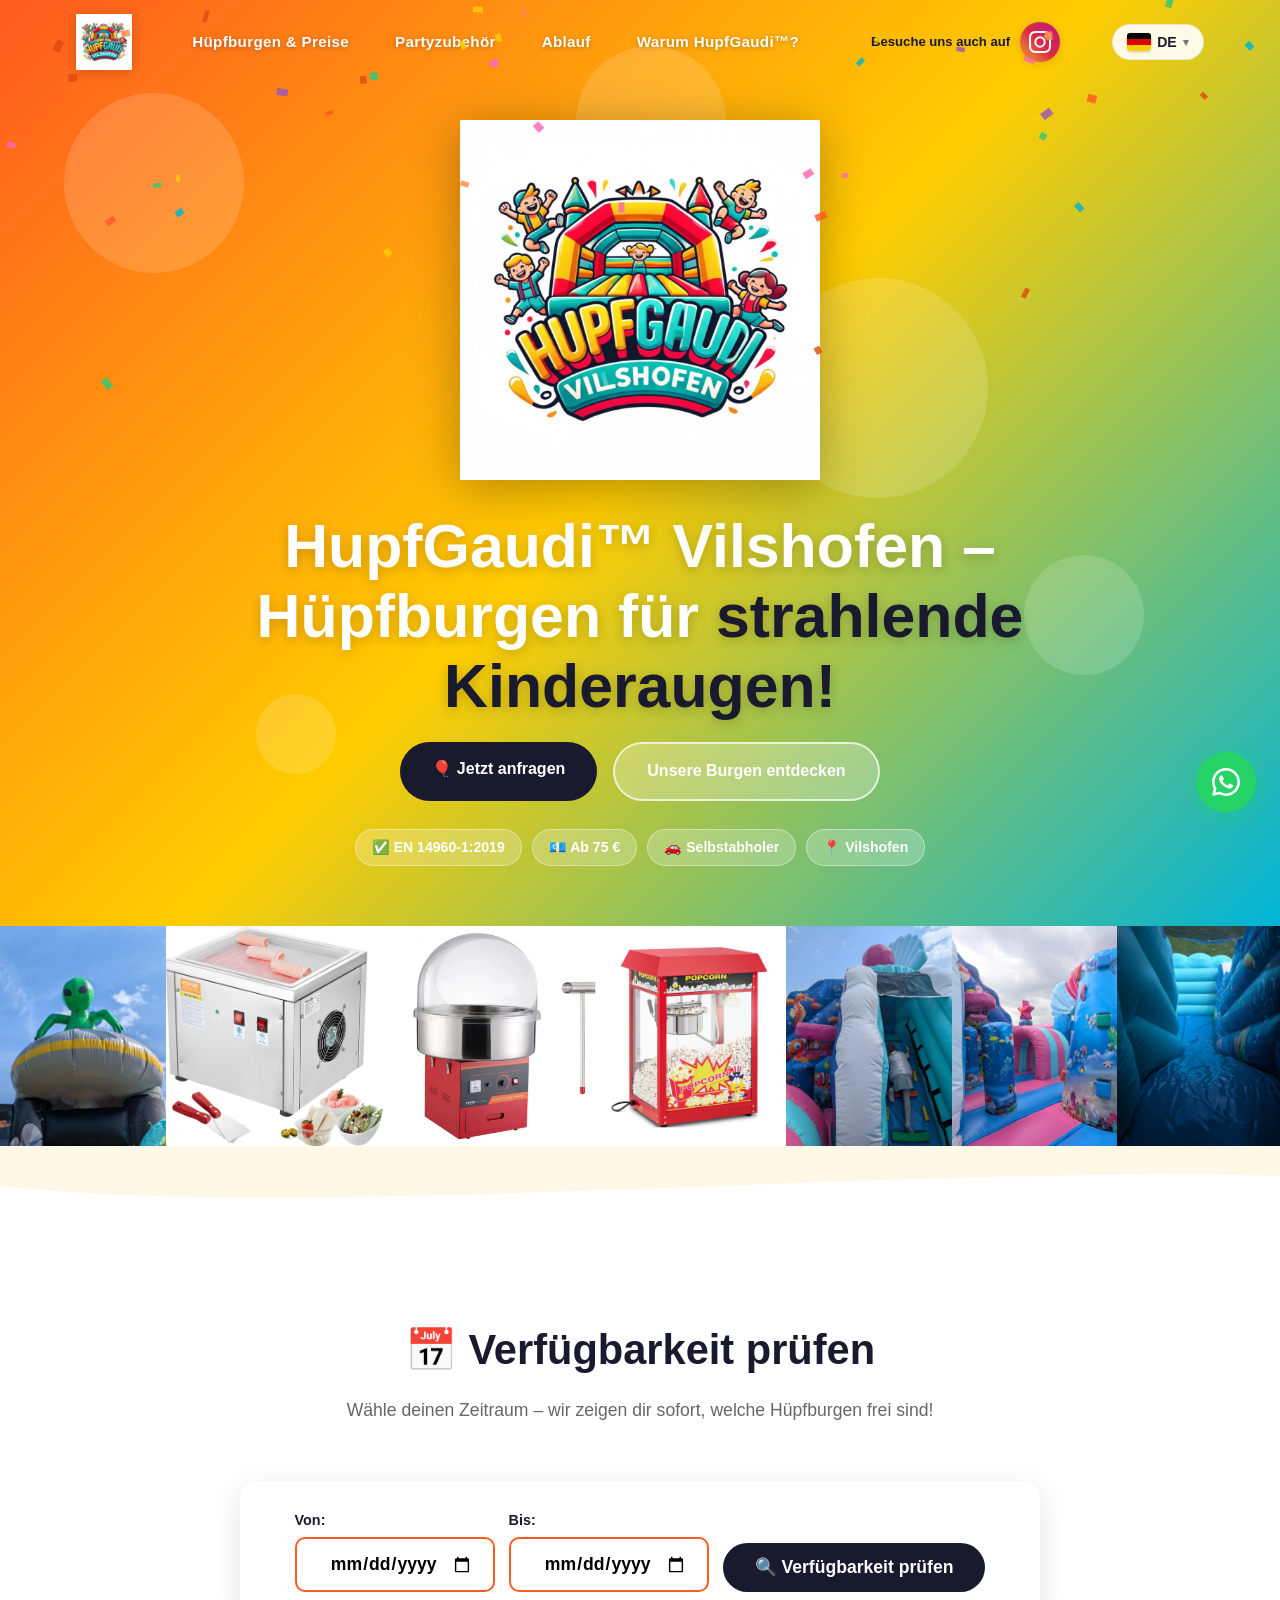
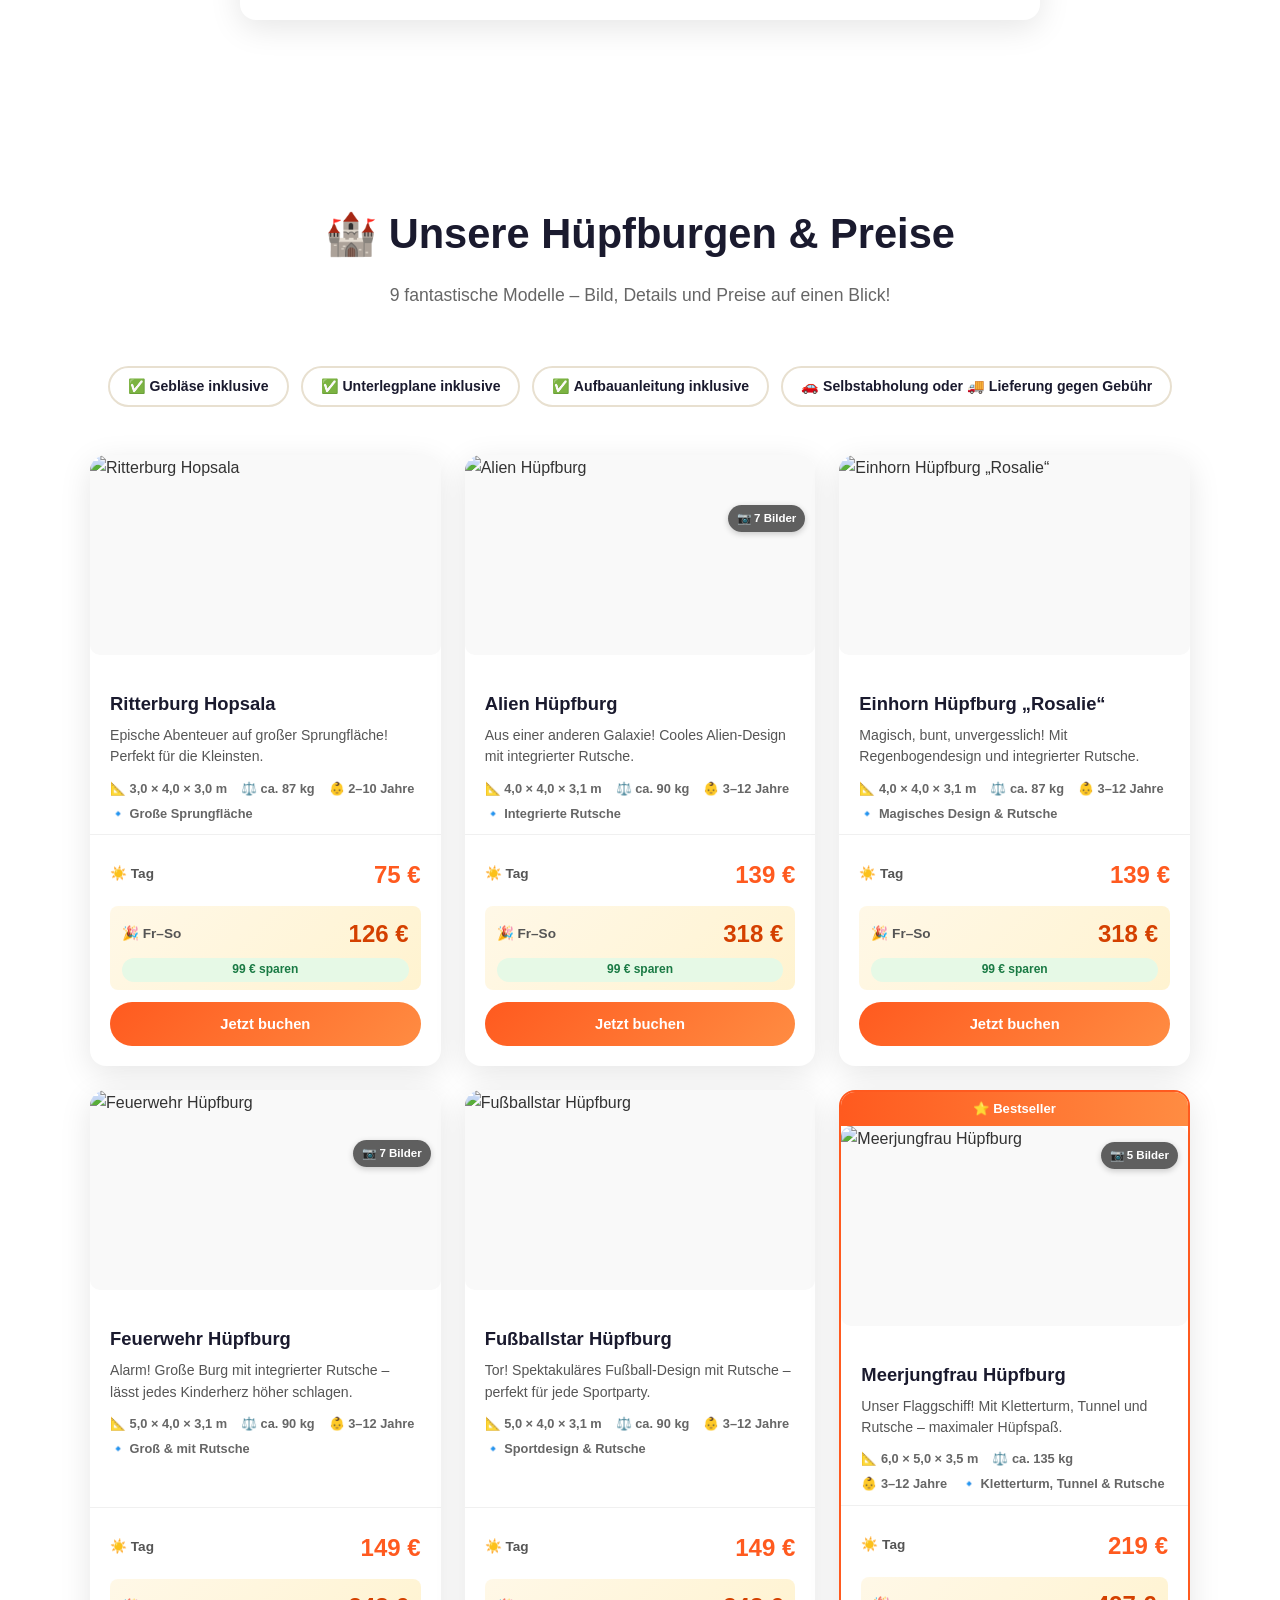
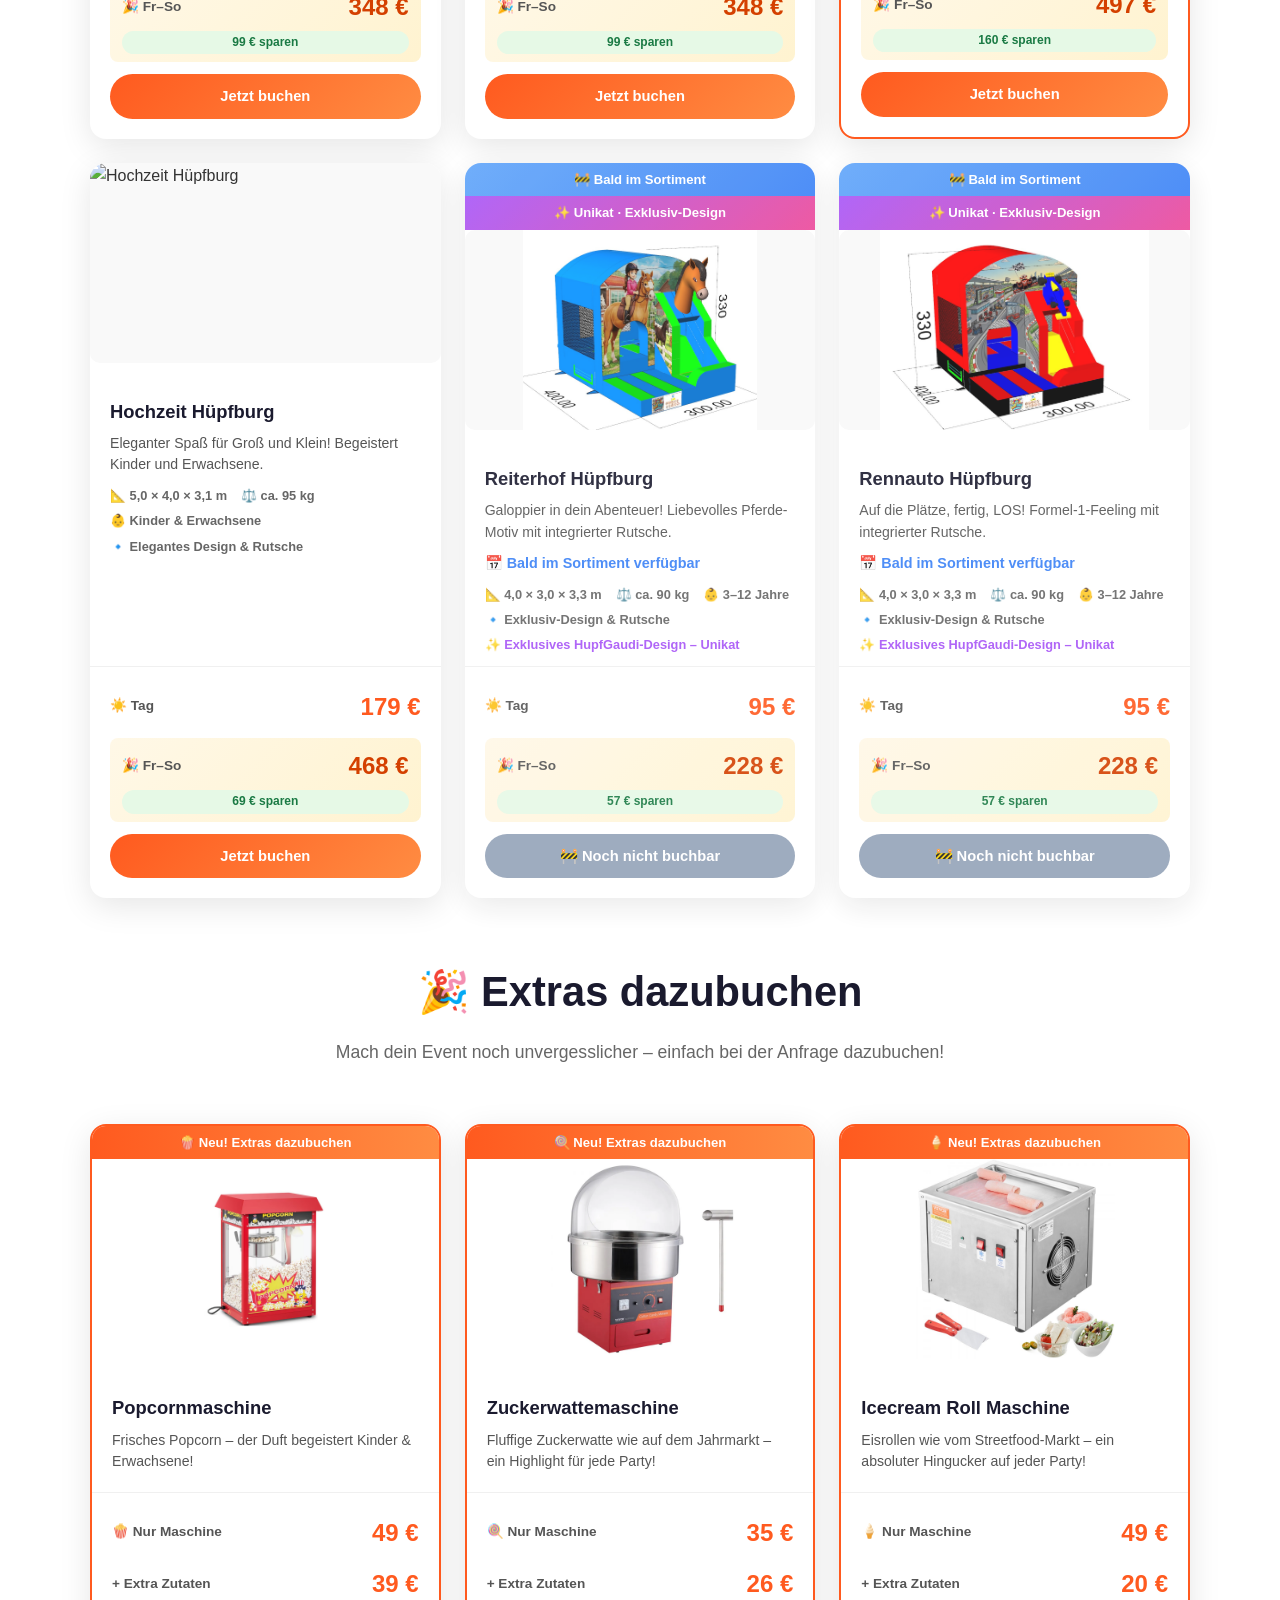
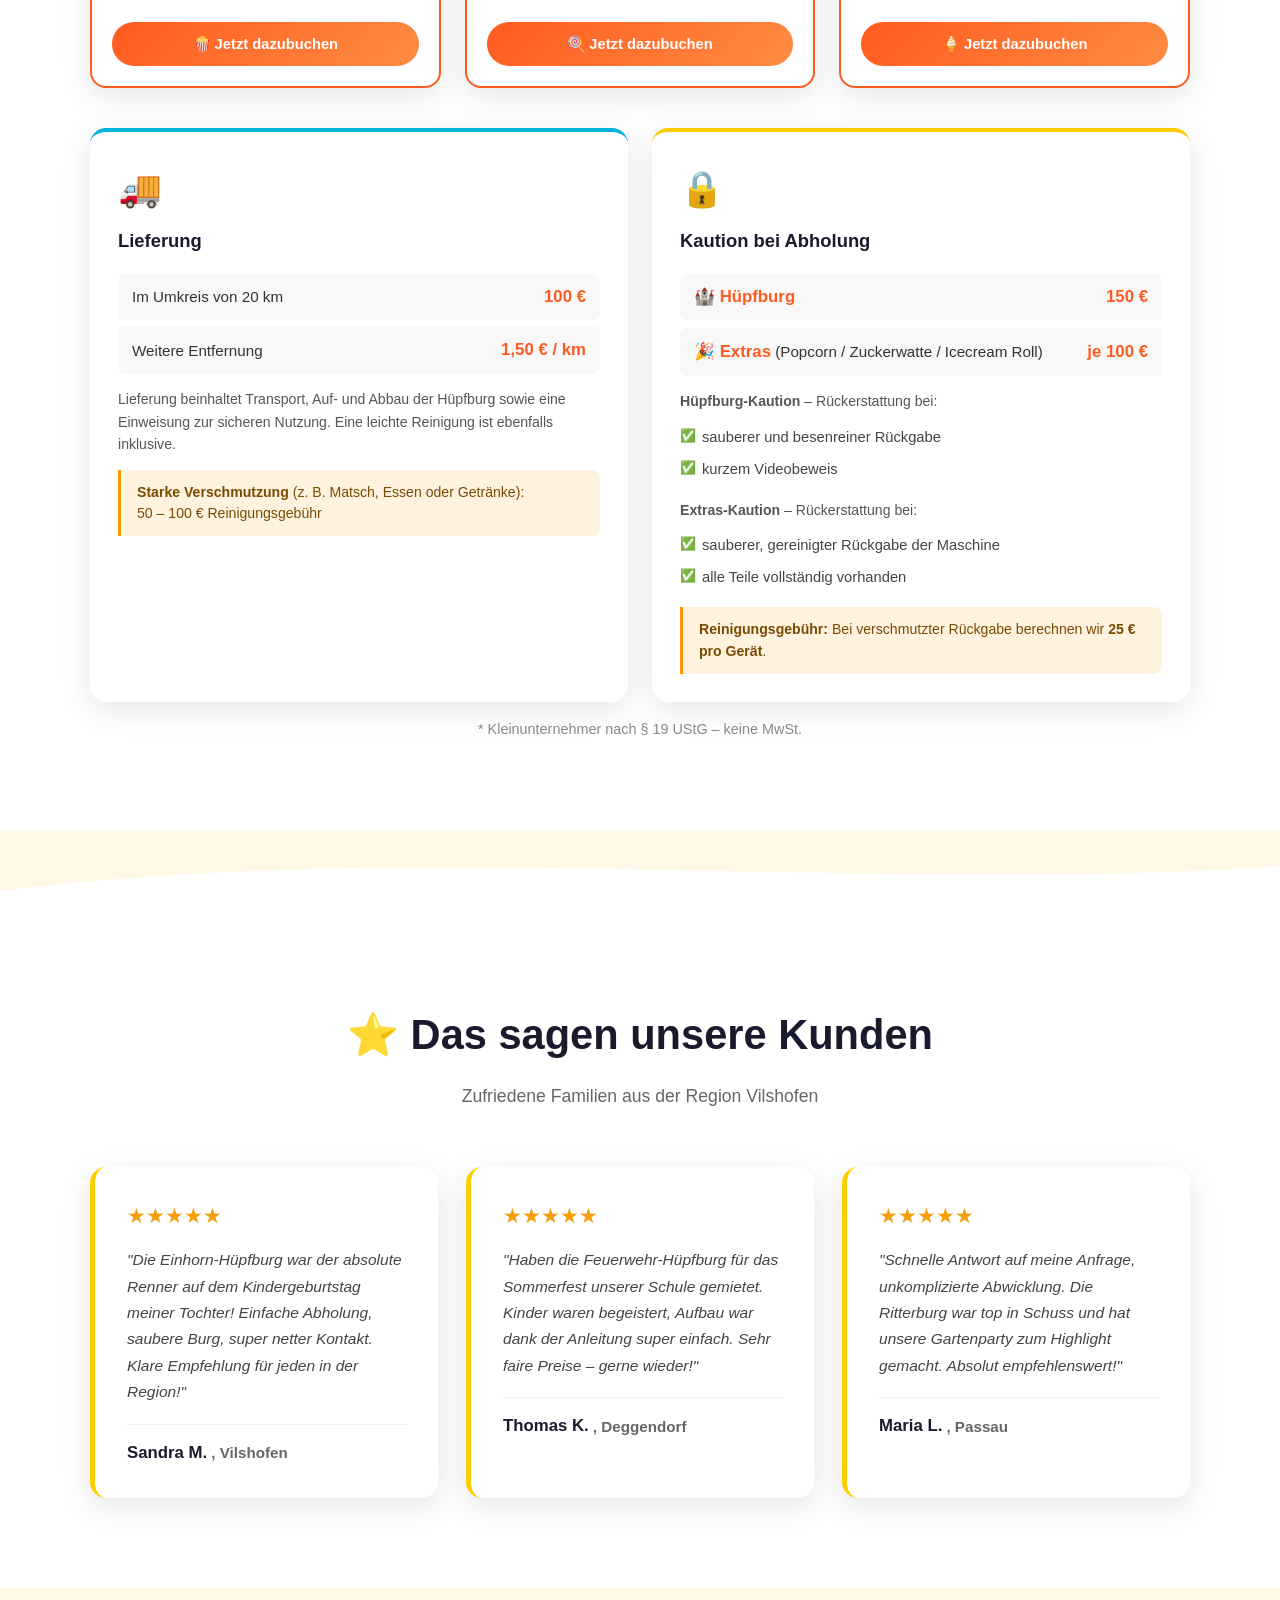
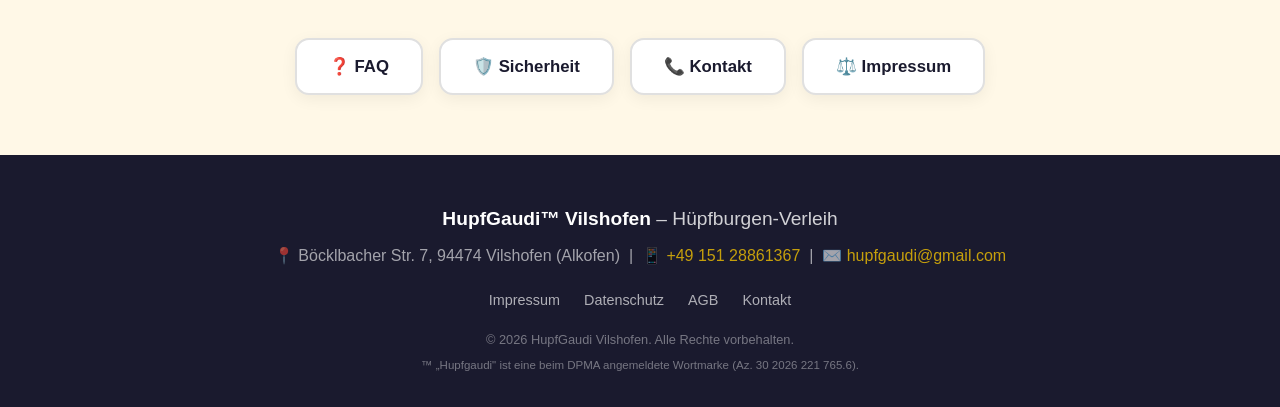
==== commit ed81eb01: "Reiterhof+Rennauto aktiv, Inaktiv-Gründe, Galerie-Badge, Bugfix Produkt-Save - Reiterhof und Rennaut" ====
--- a/index.html
+++ b/index.html
@@ -1296,15 +1296,10 @@
       const prevBtn     = lightbox.querySelector('.lightbox-prev');
       const nextBtn     = lightbox.querySelector('.lightbox-next');
 
-      // Galerie-Bilder pro Hüpfburg (nur Meerjungfrau hat mehrere)
-      const galleries = {
-        'Meerjungfrau Hüpfburg': [
-          'https://hupfgaudi-vilshofen.de/wp-content/uploads/go-x/u/9abdbab3-65f9-4fb0-846a-997c09765c65/l0,t135,w1080,h1080/image-768x768.png',
-          'https://hupfgaudi-vilshofen.de/wp-content/uploads/go-x/u/210a3679-d53d-48b6-a2ad-e636a034cf9b/image-384x480.png',
-          'https://hupfgaudi-vilshofen.de/wp-content/uploads/go-x/u/80b6afa0-3a2e-43c8-88c2-bfff27dcbdbd/image-384x480.png',
-          'https://hupfgaudi-vilshofen.de/wp-content/uploads/go-x/u/4bbbf281-df0a-4b45-801a-993d319d029d/image-384x480.png'
-        ]
-      };
+      // Galerien werden dynamisch aus products.json gefuellt
+      // Klick auf ein Card-Bild -> alle images[] des Produkts als Galerie verwenden
+      // Jede Card bekommt dazu data-gallery="pipe|separated|urls" vom Renderer gesetzt
+      const galleries = {};
 
       let currentGallery = [];
       let currentIndex = 0;
@@ -1347,14 +1342,23 @@
         const alt = img.alt || '';
         lightboxCap.textContent = alt;
 
-        // Prüfe ob es eine Galerie für dieses Bild gibt
-        const galleryKey = Object.keys(galleries).find(k => alt.includes(k));
-        if (galleryKey) {
-          currentGallery = galleries[galleryKey];
+        // 1) Pro-Card-Galerie: data-gallery Attribut auf <img> oder parent .combo-card
+        let galleryList = null;
+        const card = img.closest('[data-gallery]') || (img.dataset.gallery ? img : null);
+        if (card && card.dataset.gallery) {
+          galleryList = card.dataset.gallery.split('|').filter(Boolean);
+        }
+        // 2) Fallback: statische galleries (Legacy)
+        if (!galleryList) {
+          const galleryKey = Object.keys(galleries).find(k => alt.includes(k));
+          if (galleryKey) galleryList = galleries[galleryKey];
+        }
+
+        if (galleryList && galleryList.length > 1) {
+          currentGallery = galleryList;
           currentIndex = 0;
           prevBtn.style.display = 'flex';
           nextBtn.style.display = 'flex';
-          // Dots erstellen
           lightboxDots.innerHTML = '';
           currentGallery.forEach((_, i) => {
             const dot = document.createElement('span');
@@ -1502,31 +1506,55 @@
       if (!res.ok) return;
       const products = await res.json();
 
-      const hupfburgen = products.filter(p => p.type === 'hupfburg' && (p.active || p.comingSoon));
+      // Sichtbar sind: aktive Produkte + inaktive mit Grund (inactiveReason) + Legacy-comingSoon
+      const hupfburgen = products.filter(p => p.type === 'hupfburg' && (p.active || p.inactiveReason || p.comingSoon));
       const extras = products.filter(p => p.type === 'equipment' && p.active);
 
       // 1. Hüpfburg-Karten rendern
       const grid = document.getElementById('preise');
       if (grid && hupfburgen.length) {
         grid.innerHTML = hupfburgen.map(p => {
-          const isComing = !p.active && p.comingSoon;
-          const badge = isComing
-            ? '<div class="combo-badge" style="background:linear-gradient(135deg,#60a5fa,#3b82f6)">🚧 Bald verfügbar</div>'
+          // Status-Bestimmung
+          const isInactive = !p.active;
+          const reason = p.inactiveReason || (p.comingSoon ? 'coming_soon' : null);
+          const isComingSoon = isInactive && reason === 'coming_soon';
+          const isUnavailable = isInactive && reason === 'unavailable';
+
+          // Top-Badge (Bestseller / Coming-Soon / Nicht verfügbar)
+          const badge = isComingSoon
+            ? '<div class="combo-badge" style="background:linear-gradient(135deg,#60a5fa,#3b82f6)">🚧 Bald im Sortiment</div>'
+            : isUnavailable
+            ? '<div class="combo-badge" style="background:linear-gradient(135deg,#9ca3af,#4b5563)">❌ Momentan nicht verfügbar</div>'
             : (p.featured ? '<div class="combo-badge">⭐ Bestseller</div>' : '');
+
           const exclusiveBadge = p.exclusive
             ? '<div class="combo-badge" style="background:linear-gradient(135deg,#a855f7,#ec4899);top:auto;bottom:12px;right:12px;left:auto"><span data-i18n="badge.unikat">✨ Unikat · Exklusiv-Design</span></div>'
             : '';
-          const cta = isComing
+
+          // Call-to-Action / Hinweis
+          const cta = isComingSoon
             ? '<span class="combo-cta" style="background:#94a3b8;cursor:not-allowed;pointer-events:none">🚧 Noch nicht buchbar</span>'
+            : isUnavailable
+            ? '<span class="combo-cta" style="background:#9ca3af;cursor:not-allowed;pointer-events:none">❌ Aktuell nicht buchbar</span>'
             : '<a href="#verfuegbarkeit" class="combo-cta">Jetzt buchen</a>';
-          const comingHint = isComing && p.comingSoonLabel
-            ? '<p style="color:#3b82f6;font-weight:700;font-size:.9rem;margin-top:6px">📅 ' + p.comingSoonLabel + '</p>'
+
+          // Hinweis-Text unter der Beschreibung
+          const comingHint = isComingSoon
+            ? '<p style="color:#3b82f6;font-weight:700;font-size:.9rem;margin-top:6px">📅 ' + (p.comingSoonLabel || 'Bald im Sortiment verfügbar') + '</p>'
+            : isUnavailable
+            ? '<p style="color:#b91c1c;font-weight:700;font-size:.9rem;margin-top:6px">⚠️ Diese Hüpfburg ist aktuell nicht buchbar</p>'
+            : '';
+          const gallery = Array.isArray(p.images) && p.images.length ? p.images : (p.image ? [p.image] : []);
+          const galleryAttr = gallery.length > 1 ? ' data-gallery="' + gallery.join('|').replace(/"/g, '&quot;') + '"' : '';
+          const galleryHint = gallery.length > 1
+            ? '<span class="combo-gallery-hint" style="position:absolute;top:50px;right:10px;background:rgba(0,0,0,.62);color:#fff;padding:4px 9px;border-radius:16px;font-size:.72rem;font-weight:700;box-shadow:0 2px 6px rgba(0,0,0,.2);z-index:5;pointer-events:none;display:inline-flex;align-items:center;gap:4px;backdrop-filter:blur(2px)">📷 ' + gallery.length + ' Bilder</span>'
             : '';
           return `
-          <div class="combo-card${p.featured && !isComing ? ' combo-card--featured' : ''}${isComing ? ' combo-card--coming' : ''}" data-product="${p.name}">
+          <div class="combo-card${p.featured && !isInactive ? ' combo-card--featured' : ''}${isInactive ? ' combo-card--coming' : ''}" data-product="${p.name}"${galleryAttr} style="position:relative${isInactive ? ';opacity:.9' : ''}">
             ${badge}
             ${exclusiveBadge}
             <img src="${p.image}" alt="${p.displayName}" class="combo-img card-img" loading="lazy" />
+            ${galleryHint}
             <div class="combo-info">
               <h3>${p.displayName}</h3>
               <p>${p.description}</p>
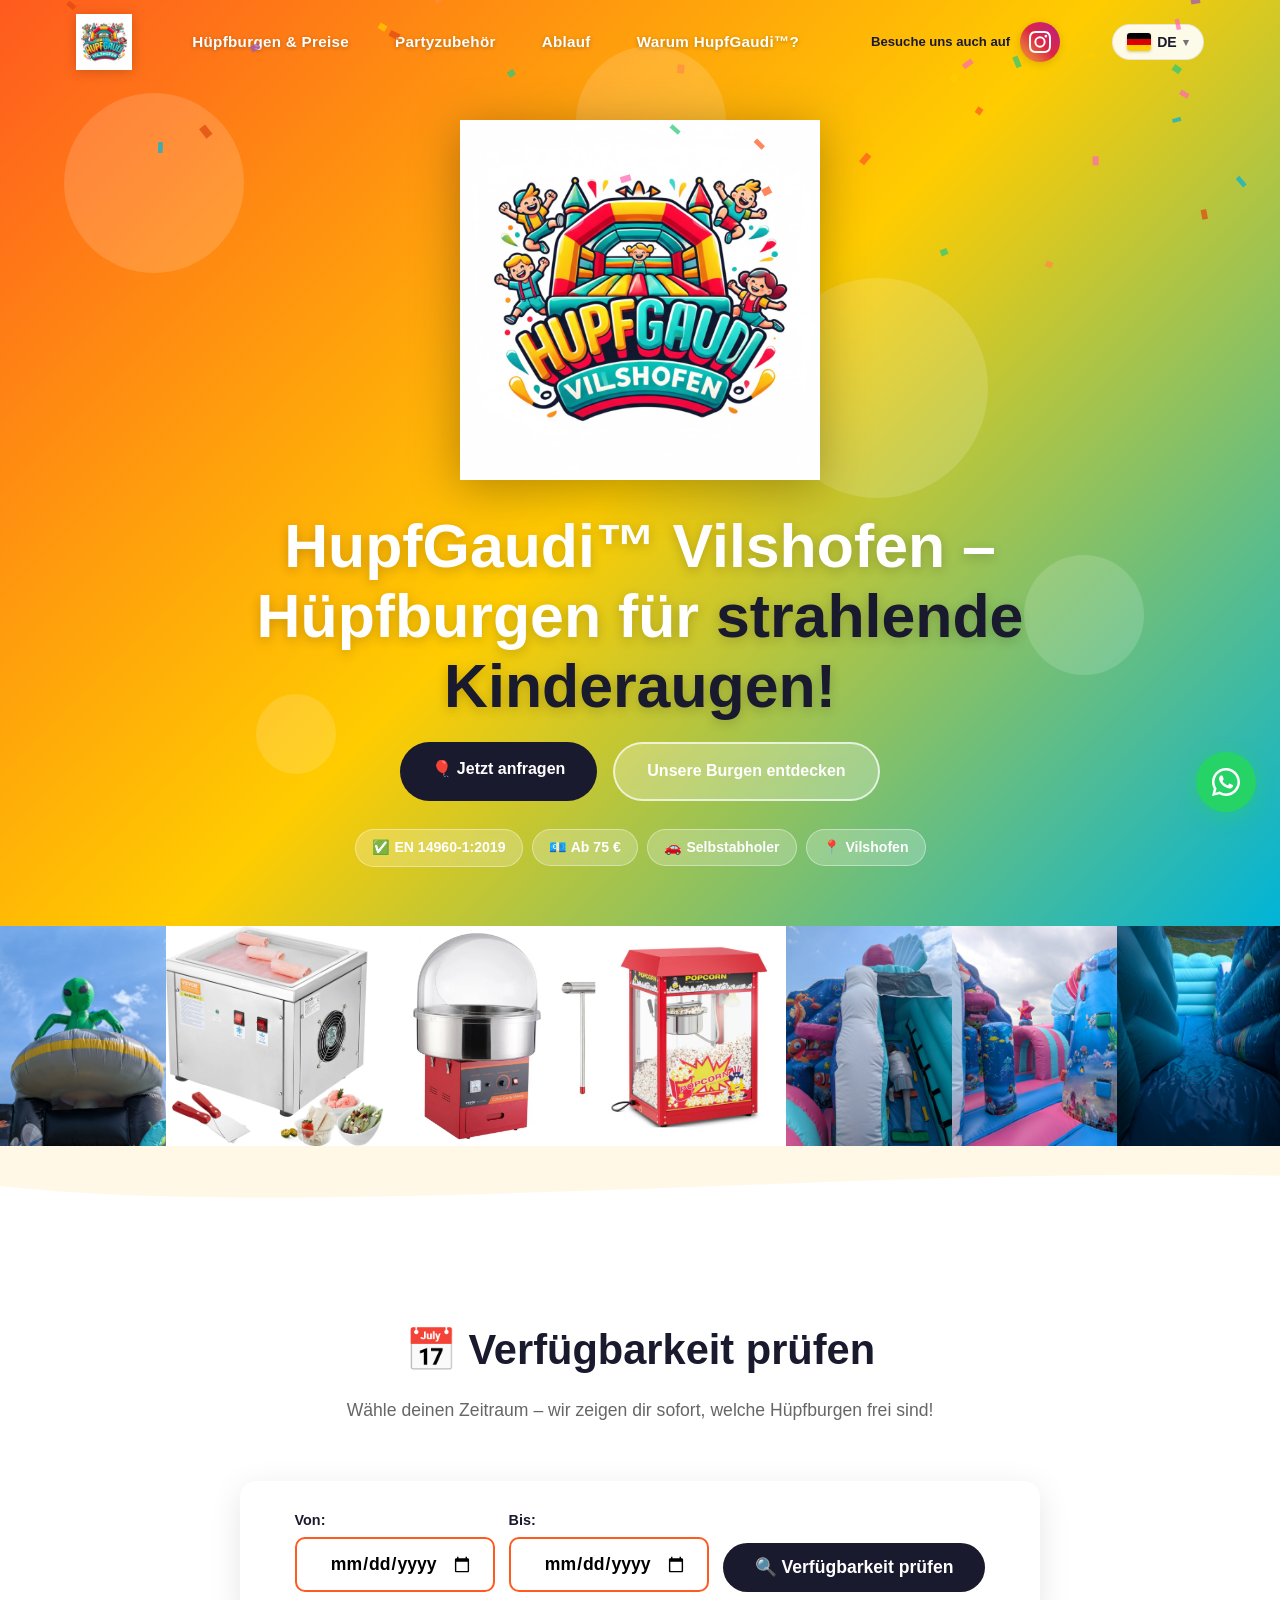
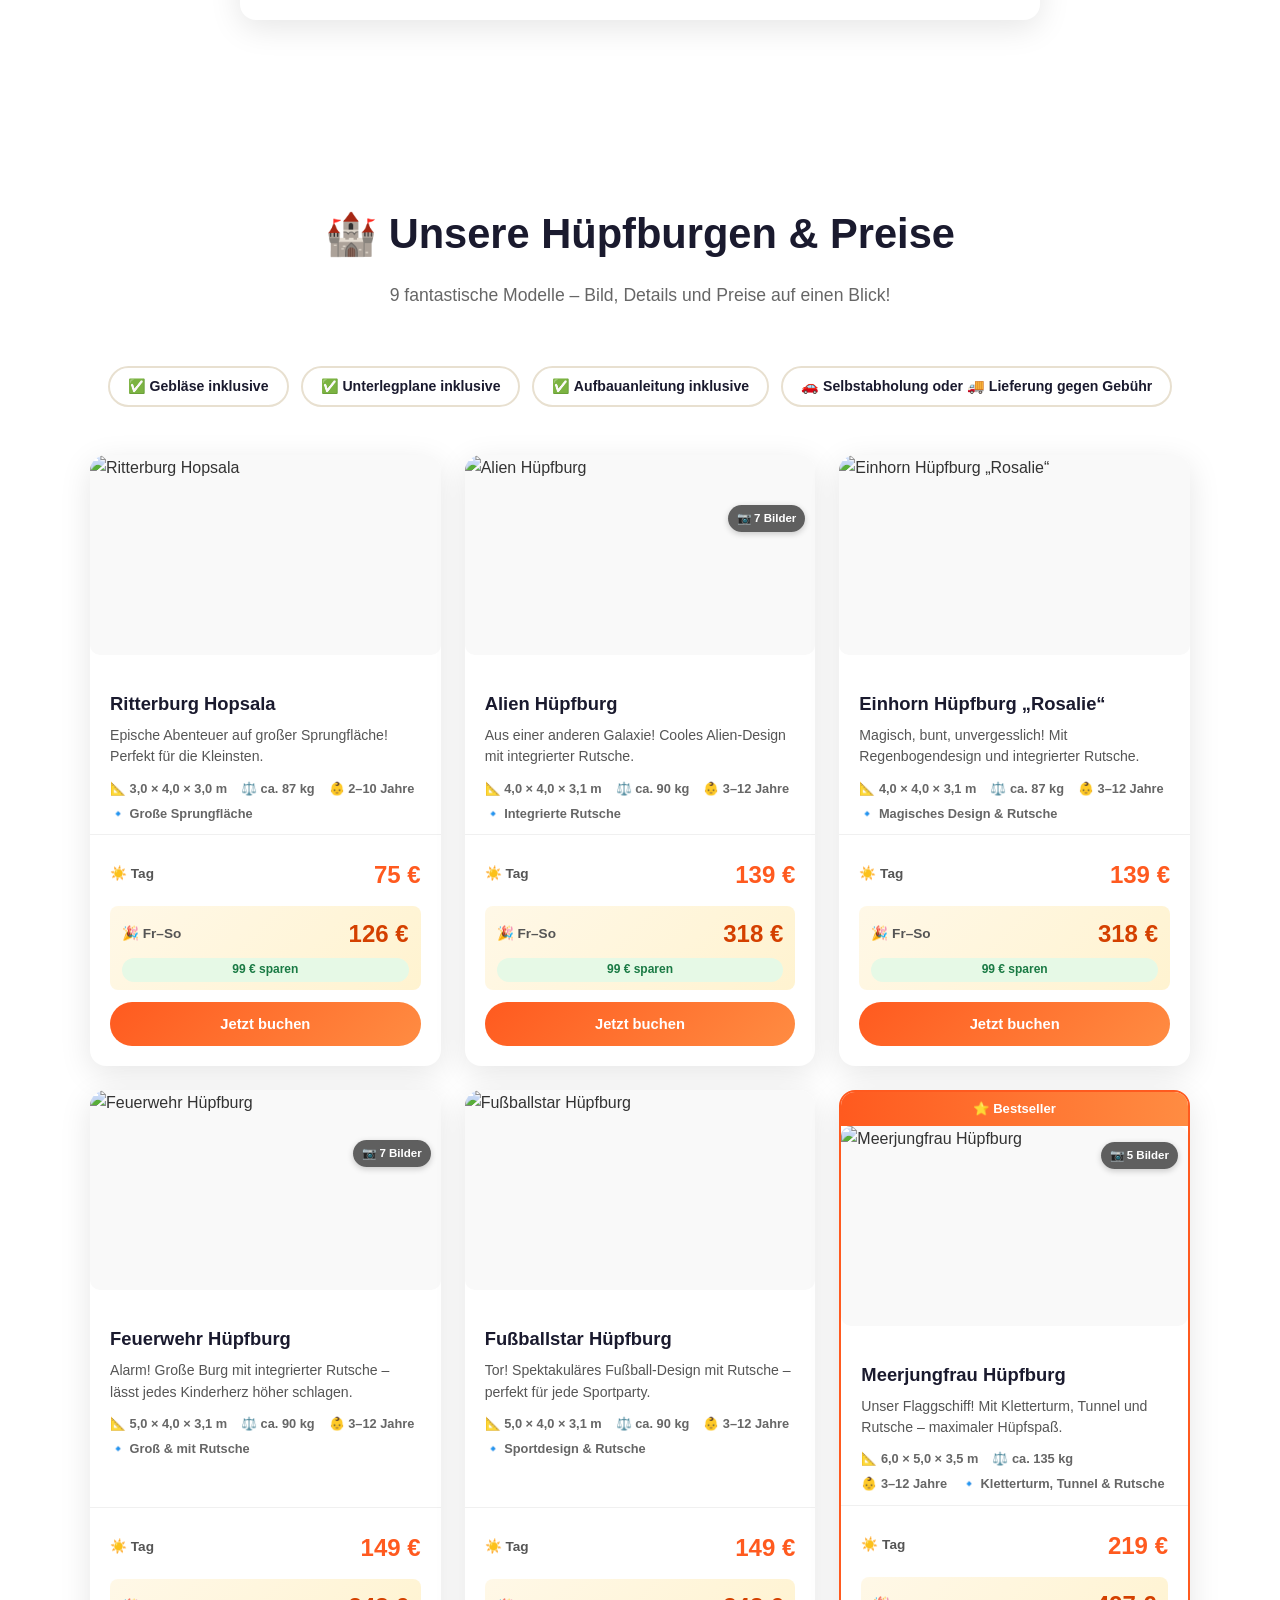
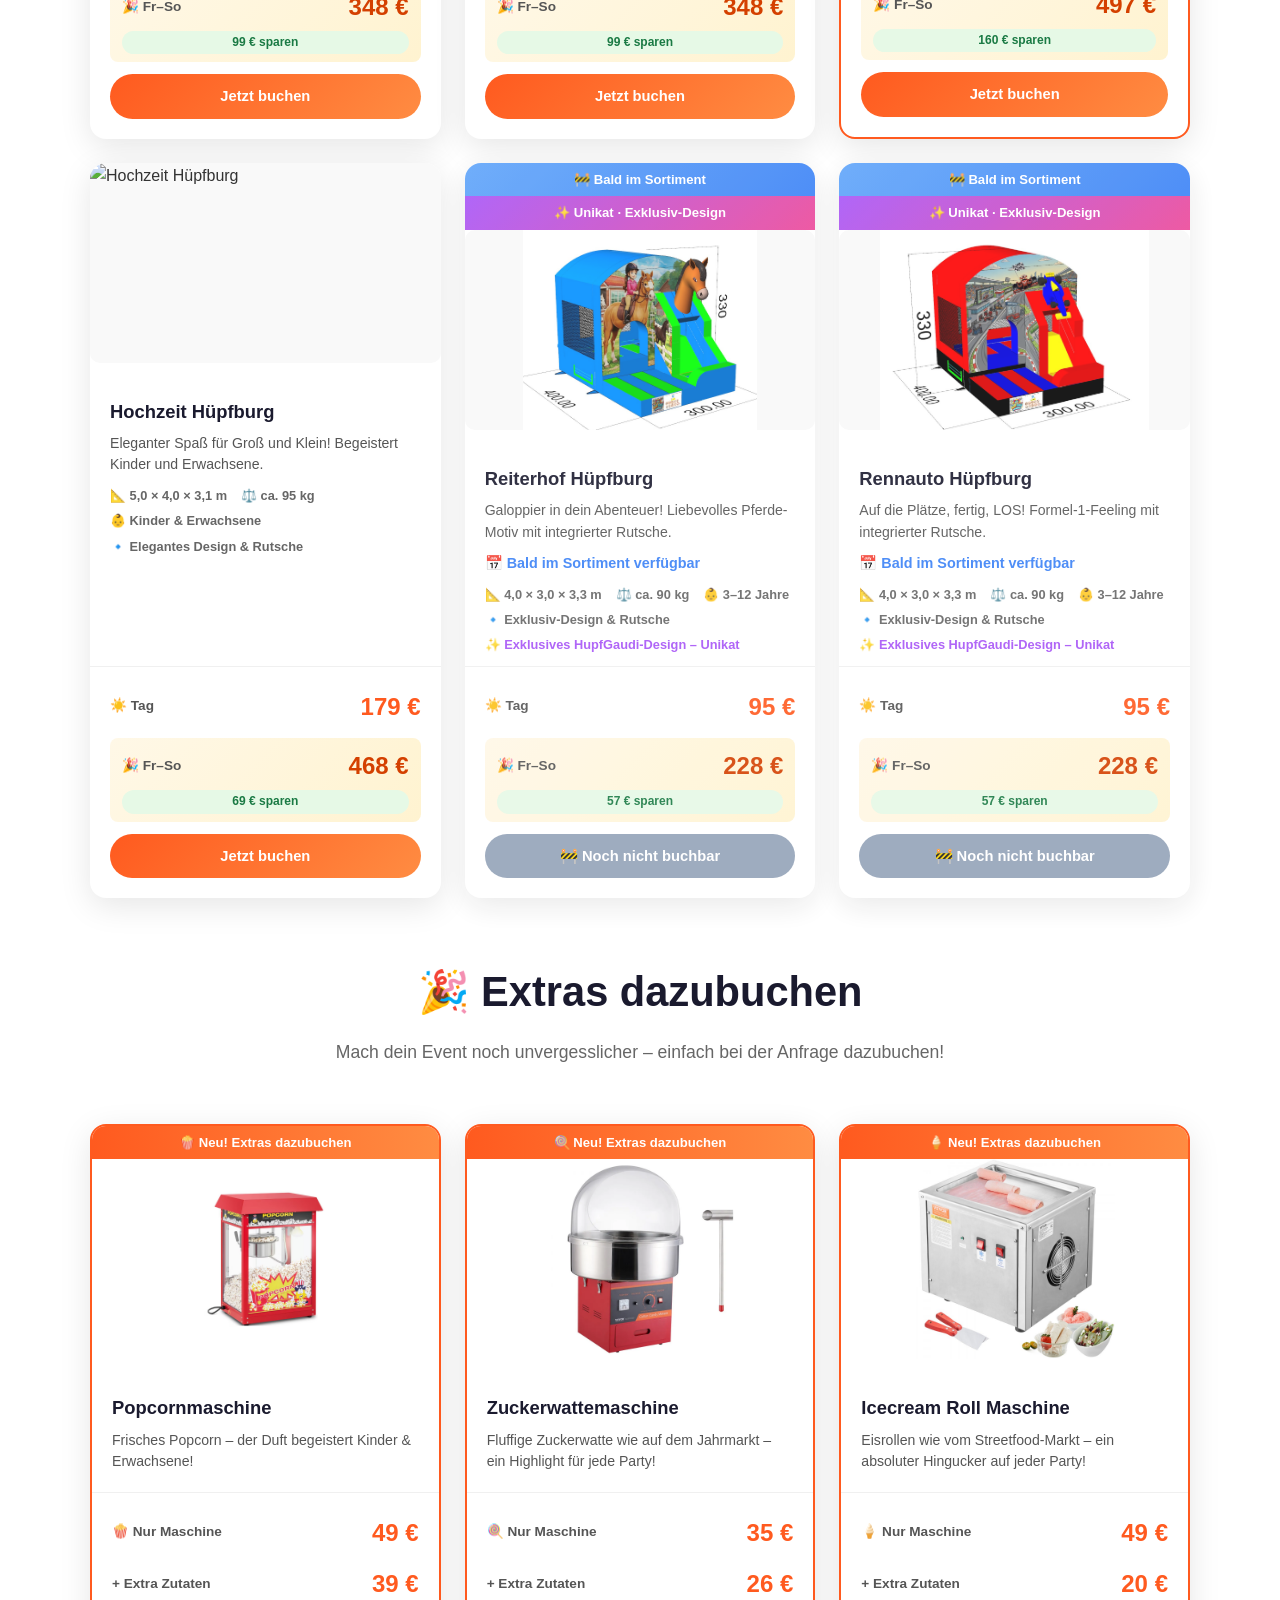
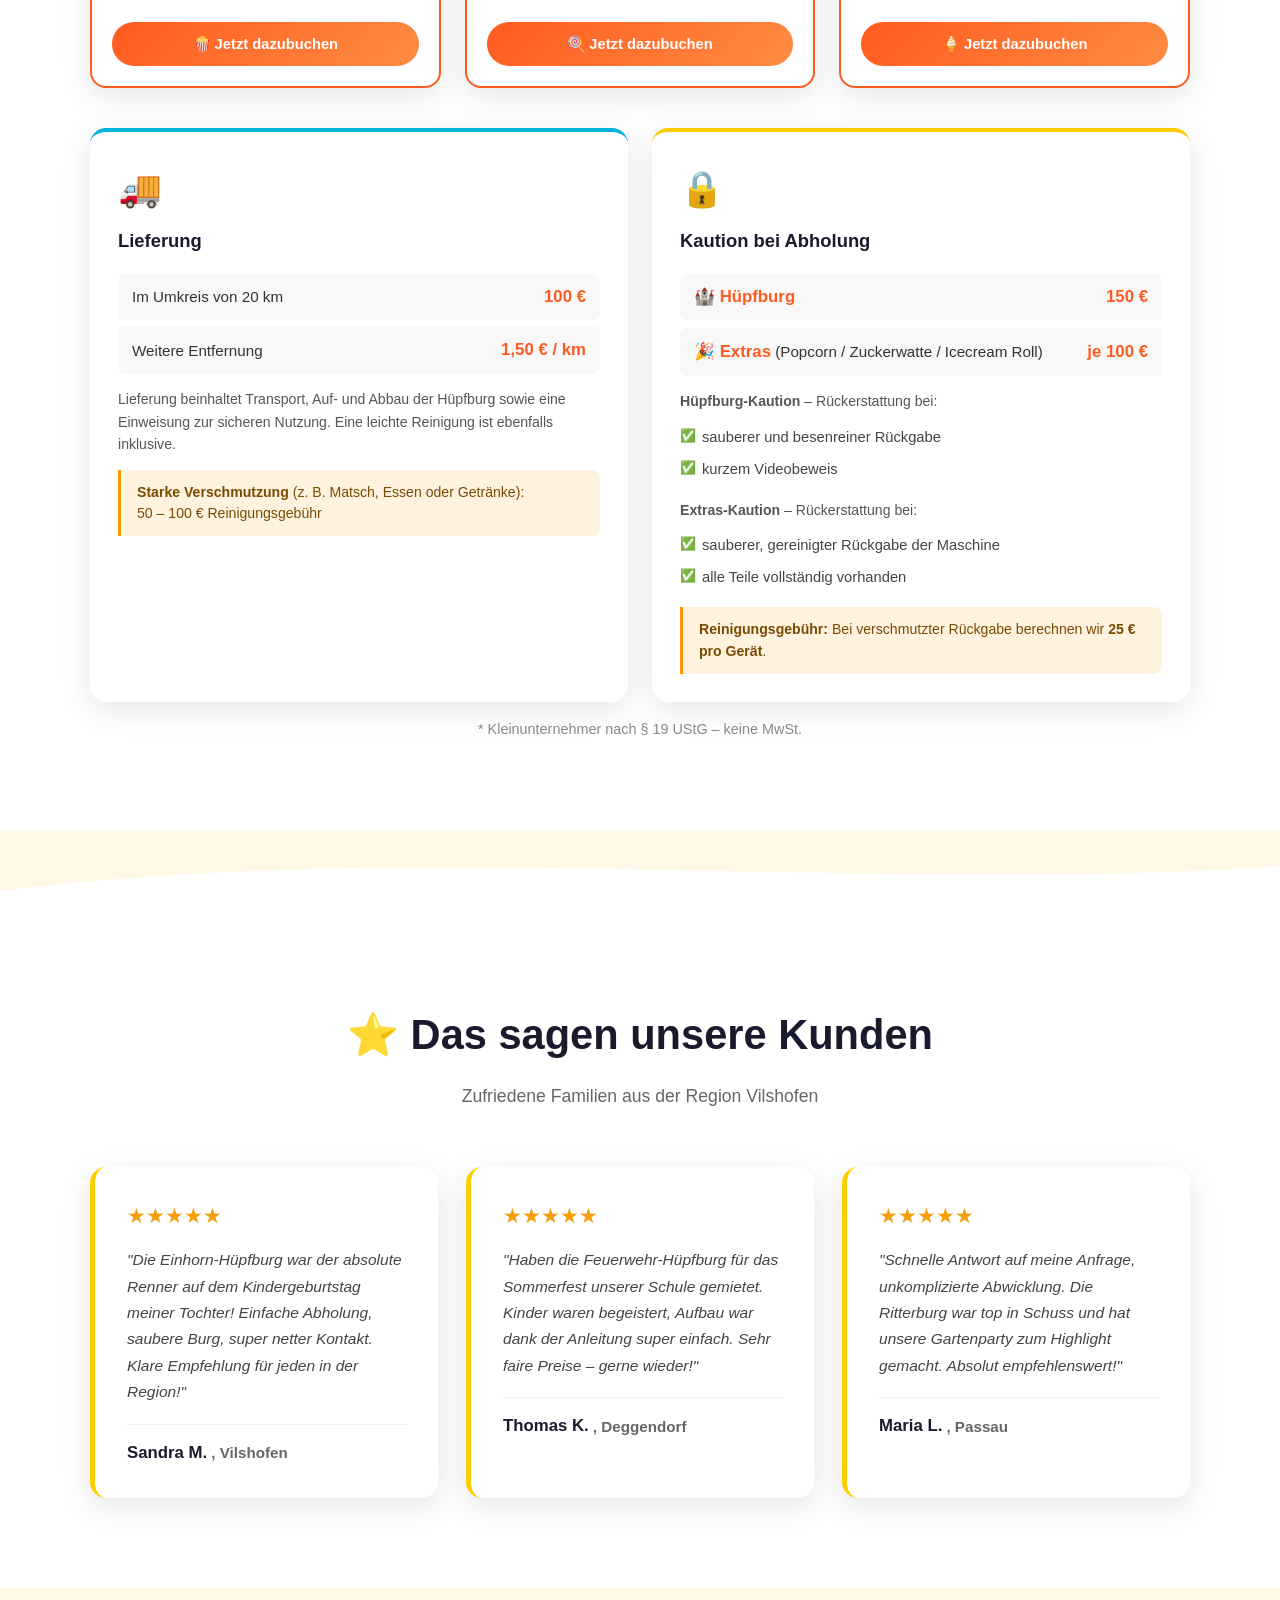
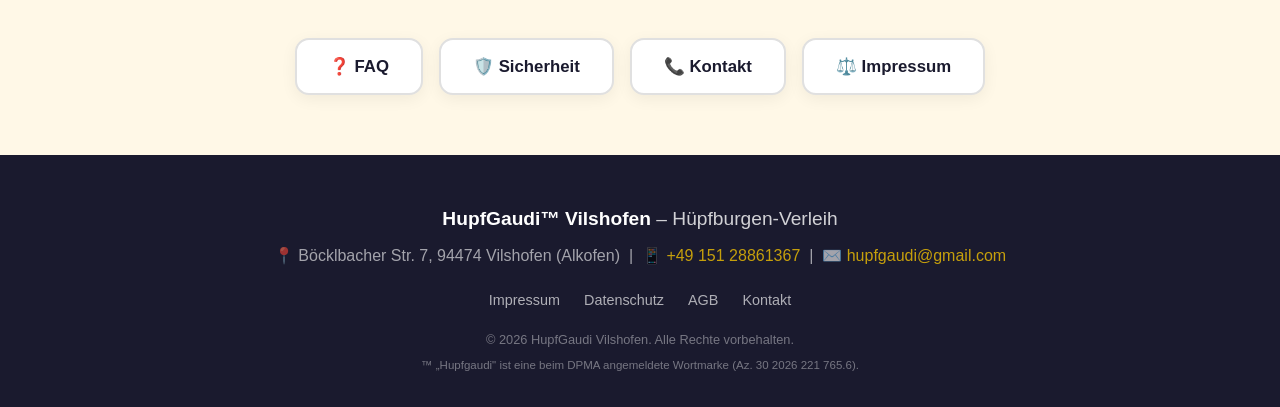
==== commit 4bfba787: "Windgrenzen normkonform (39 km/h), Preis-Historie-Backend, Settings-Merge-Fix - Wind-Grenzen auf all" ====
--- a/index.html
+++ b/index.html
@@ -645,7 +645,7 @@
         <details class="faq-item"><summary>Was ist im Mietpreis enthalten?</summary><p>Im Preis ab 75 € sind Gebläse, Unterlegplane und eine detaillierte Aufbauanleitung immer inklusive. Es gibt keine versteckten Zusatzkosten.</p></details>
         <details class="faq-item"><summary>Wie groß muss die Fläche für die Hüpfburg sein?</summary><p>Je nach Modell benötigst du ca. 5×5 m bis 7×4 m Fläche. Wir beraten dich gerne, welche Burg für deine Örtlichkeit am besten passt.</p></details>
         <details class="faq-item"><summary>Liefern Sie die Hüpfburg auch zu uns?</summary><p>Aktuell bieten wir einen Selbstabholer-Service an. Die Abholung erfolgt bequem bei uns in Vilshofen (Alkofen). Bei Bedarf sprich uns gerne auf Lieferoptionen an!</p></details>
-        <details class="faq-item"><summary>Sind die Hüpfburgen für draußen und drinnen geeignet?</summary><p>Ja! Alle unsere Burgen sind sowohl für den Innen- als auch Außenbereich geeignet. Bei Wind über Windstärke 4 (ca. 7 m/s) sollte die Burg aus Sicherheitsgründen abgebaut werden.</p></details>
+        <details class="faq-item"><summary>Sind die Hüpfburgen für draußen und drinnen geeignet?</summary><p>Ja! Alle unsere Burgen sind sowohl für den Innen- als auch Außenbereich geeignet. Gemäß DIN EN 14960-1:2019 muss der Betrieb bei Windgeschwindigkeiten ab 39 km/h (Beaufort 6) eingestellt werden.</p></details>
         <details class="faq-item"><summary>Wie lange im Voraus muss ich buchen?</summary><p>Wir empfehlen mindestens 2–3 Wochen im Voraus zu buchen, besonders in der Hauptsaison Mai–September. Kurzfristige Anfragen nehmen wir gerne entgegen – Verfügbarkeit vorausgesetzt.</p></details>
         <details class="faq-item"><summary>Gibt es eine Kaution?</summary><p>Ja! <strong>Hüpfburgen: 150 €</strong> – Rückerstattung bei sauberer und besenreiner Rückgabe mit Videobeweis. <strong>Extras (Popcorn / Zuckerwatte / Icecream Roll): je 100 €</strong> – Rückerstattung bei sauberer, gereinigter Rückgabe. Bei verschmutzter Rückgabe: <strong>25 € Reinigungsgebühr pro Gerät</strong>.</p></details>
       </div>
@@ -670,7 +670,7 @@
         <div class="sicher-card"><div class="sicher-icon">👀</div><h3>Aufsichtspflicht</h3><ul><li>Die Hüpfburg darf nur unter <strong>ständiger Aufsicht</strong> von Erwachsenen betrieben werden.</li><li>Kinder unter 3 Jahren dürfen die Hüpfburg <strong>nicht</strong> benutzen.</li><li>Es darf immer nur <strong>eine Altersgruppe</strong> gleichzeitig hüpfen.</li><li>Die Aufsichtsperson darf die Hüpfburg während des Betriebs <strong>nicht verlassen</strong>.</li></ul></div>
         <div class="sicher-card"><div class="sicher-icon">🧒</div><h3>Personenanzahl & Gewicht</h3><ul><li>Die <strong>maximale Personenanzahl</strong> je nach Modell beachten.</li><li>Das <strong>Maximalgewicht pro Person</strong> beträgt 80 kg.</li><li>Erwachsene dürfen die Hüpfburg grundsätzlich <strong>nicht benutzen</strong> (Ausnahme: Hochzeits-Hüpfburg).</li></ul></div>
         <div class="sicher-card"><div class="sicher-icon">⚠️</div><h3>Verbotene Verhaltensweisen</h3><ul><li><strong>Kein</strong> Raufen, Schubsen oder Springen auf andere Personen.</li><li><strong>Keine</strong> spitzen Gegenstände, Schuhe mit Absätzen oder Schmuck.</li><li><strong>Kein</strong> Essen, Trinken oder Kaugummi in der Hüpfburg.</li><li><strong>Keine</strong> Haustiere in oder neben der Hüpfburg.</li></ul></div>
-        <div class="sicher-card"><div class="sicher-icon">🌬️</div><h3>Wetterbedingungen & Nässe</h3><ul><li>Die Hüpfburg darf <strong>nicht nass werden</strong> – auch <strong>keine Wasserspiele</strong> an heißen Tagen! <strong>Verletzungsgefahr durch Ausrutschen!</strong></li><li>Bei <strong>Regen sofort abbauen</strong> und die Burg in Sicherheit bringen.</li><li>Bei <strong>Windstärke 4</strong> oder mehr sofort <strong>abbauen</strong>.</li><li>Bei <strong>Gewitter</strong> Betrieb sofort einstellen.</li><li>Die Hüpfburg darf <strong>nicht bei Frost</strong> oder Schnee betrieben werden.</li></ul></div>
+        <div class="sicher-card"><div class="sicher-icon">🌬️</div><h3>Wetterbedingungen & Nässe</h3><ul><li>Die Hüpfburg darf <strong>nicht nass werden</strong> – auch <strong>keine Wasserspiele</strong> an heißen Tagen! <strong>Verletzungsgefahr durch Ausrutschen!</strong></li><li>Bei <strong>Regen sofort abbauen</strong> und die Burg in Sicherheit bringen.</li><li>Bei <strong>Windgeschwindigkeiten ab 39 km/h (Beaufort 6)</strong> sofort <strong>abbauen</strong>.</li><li>Bei <strong>Gewitter</strong> Betrieb sofort einstellen.</li><li>Die Hüpfburg darf <strong>nicht bei Frost</strong> oder Schnee betrieben werden.</li></ul></div>
         <div class="sicher-card"><div class="sicher-icon">🔧</div><h3>Aufbau & Betrieb</h3><ul><li><strong>Ebener, hindernisfreier Untergrund</strong> erforderlich.</li><li>Das <strong>Gebläse</strong> muss während des gesamten Betriebs laufen.</li><li>Mindestabstand zu Hindernissen: <strong>1 Meter</strong> auf allen Seiten.</li><li>Die <strong>Unterlegplane</strong> muss immer ausgelegt sein.</li></ul></div>
         <div class="sicher-card"><div class="sicher-icon">⚡</div><h3>Strom & Stromkabel</h3><ul><li>Normale <strong>Haushaltssteckdose</strong> (230 V / 16 A) erforderlich.</li><li>Stromkabel <strong>sicher verlegen</strong> – keine Stolpergefahr!</li><li>Bei Stromausfall Kinder <strong>sofort und ruhig</strong> aus der Burg führen.</li></ul></div>
         <div class="sicher-card"><div class="sicher-icon">🧹</div><h3>Reinigung & Rückgabe</h3><ul><li>Vor Rückgabe <strong>vollständig entleeren</strong> und trocken abwischen.</li><li>Hüpfburg nur <strong>trocken zusammenfalten</strong> (Schimmelgefahr!).</li><li>Beschädigungen bitte <strong>sofort melden</strong>.</li></ul></div>
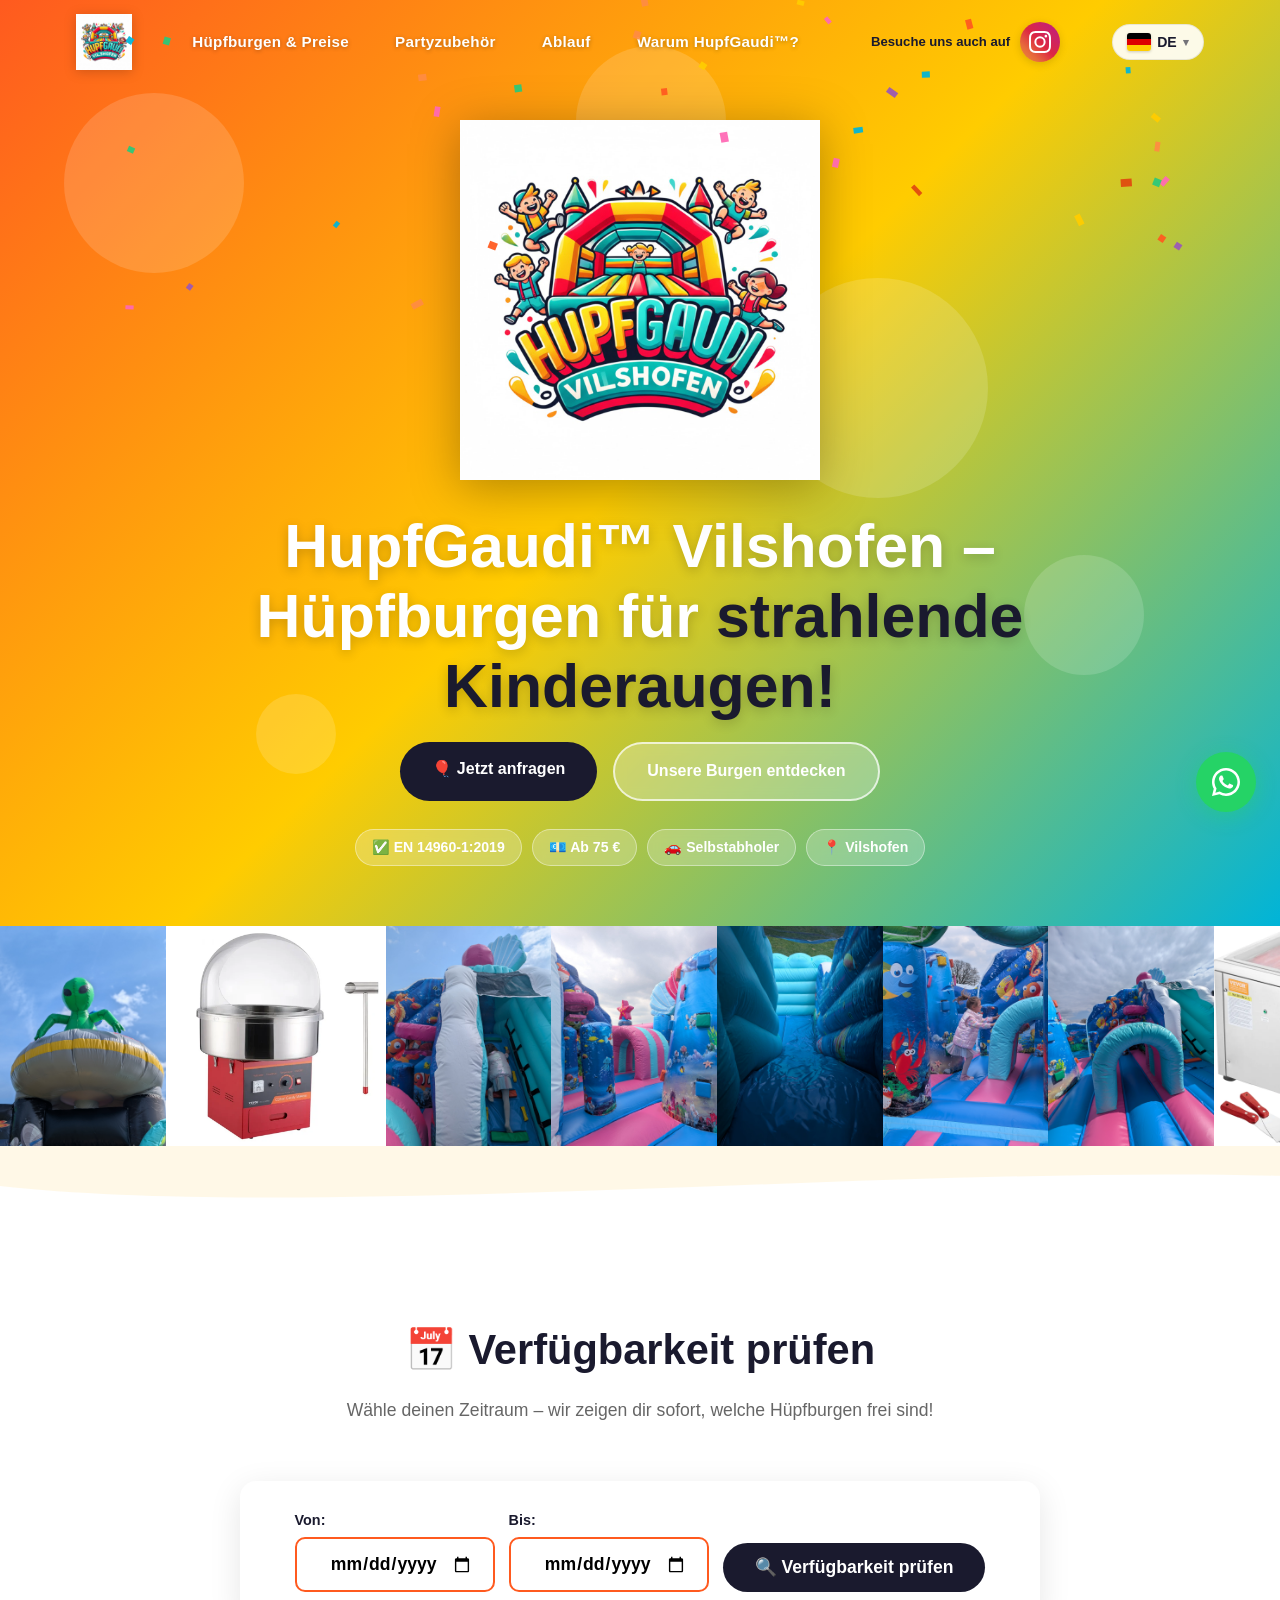
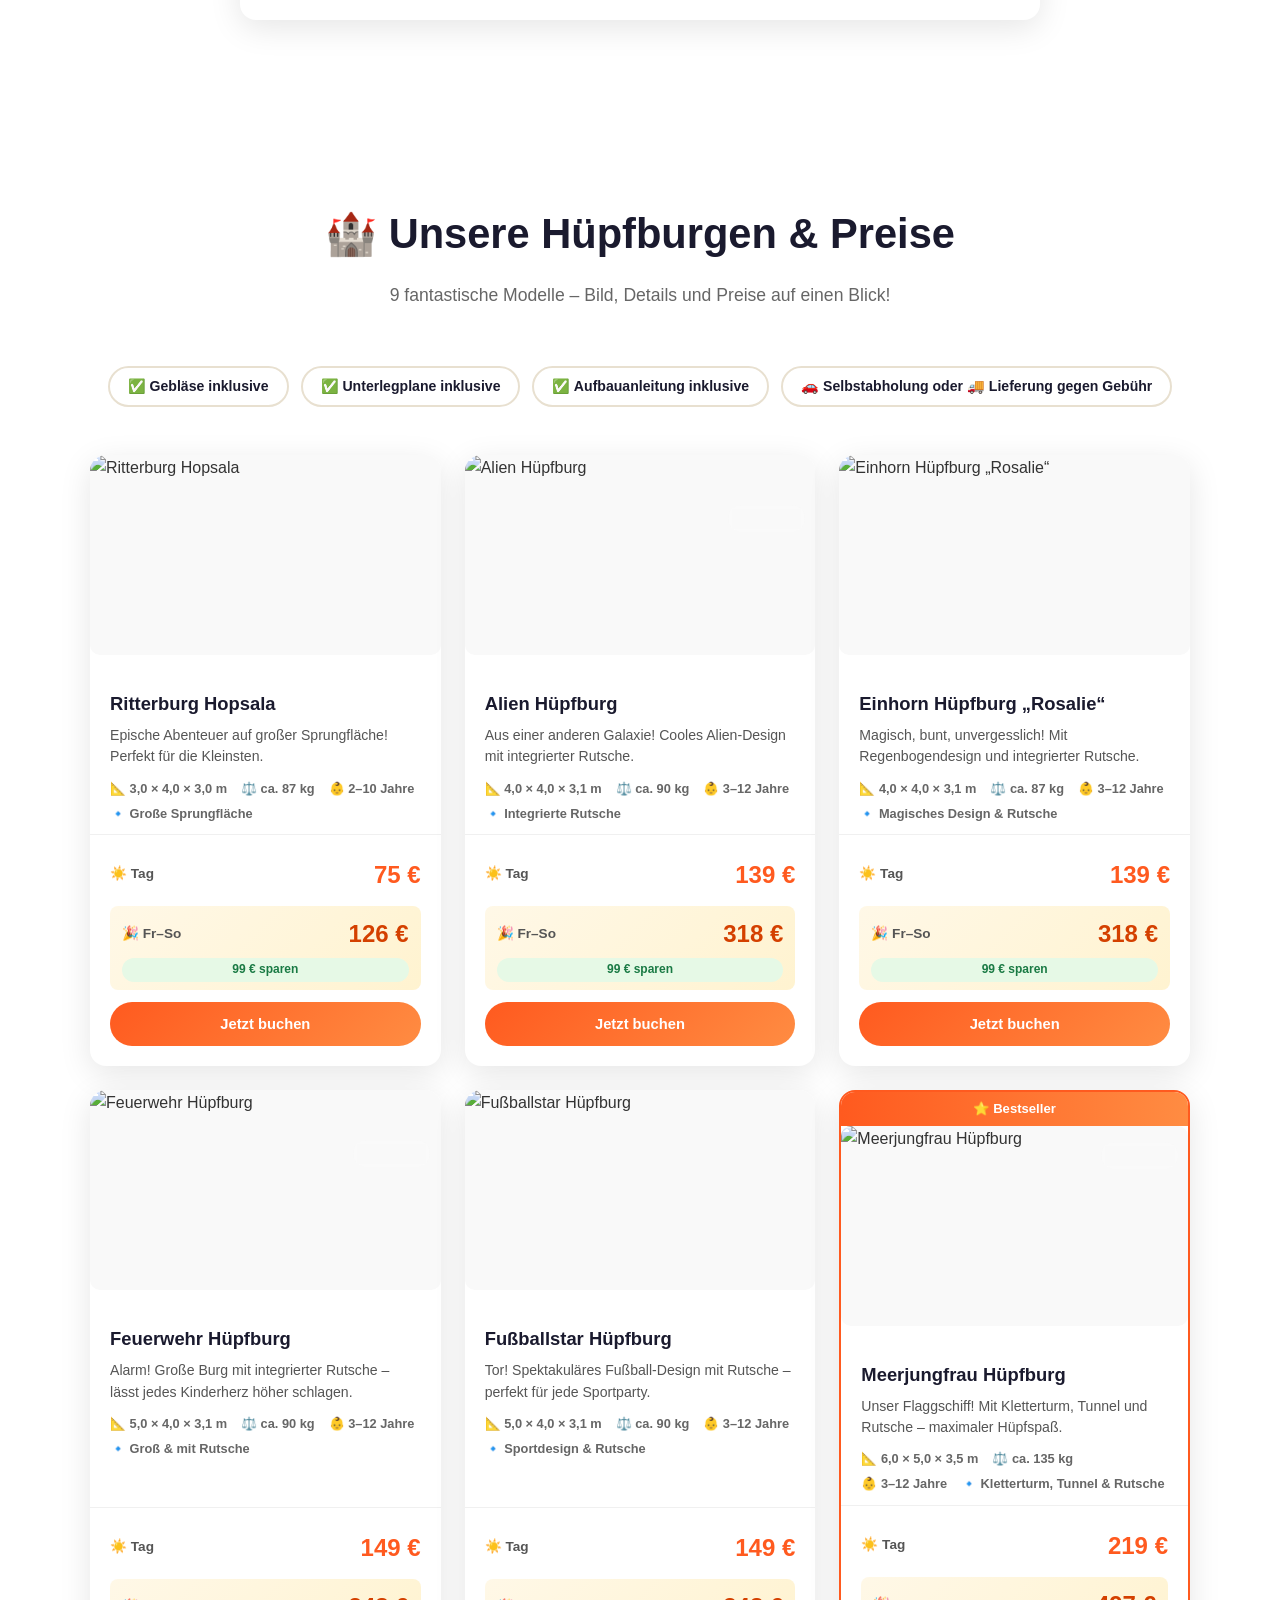
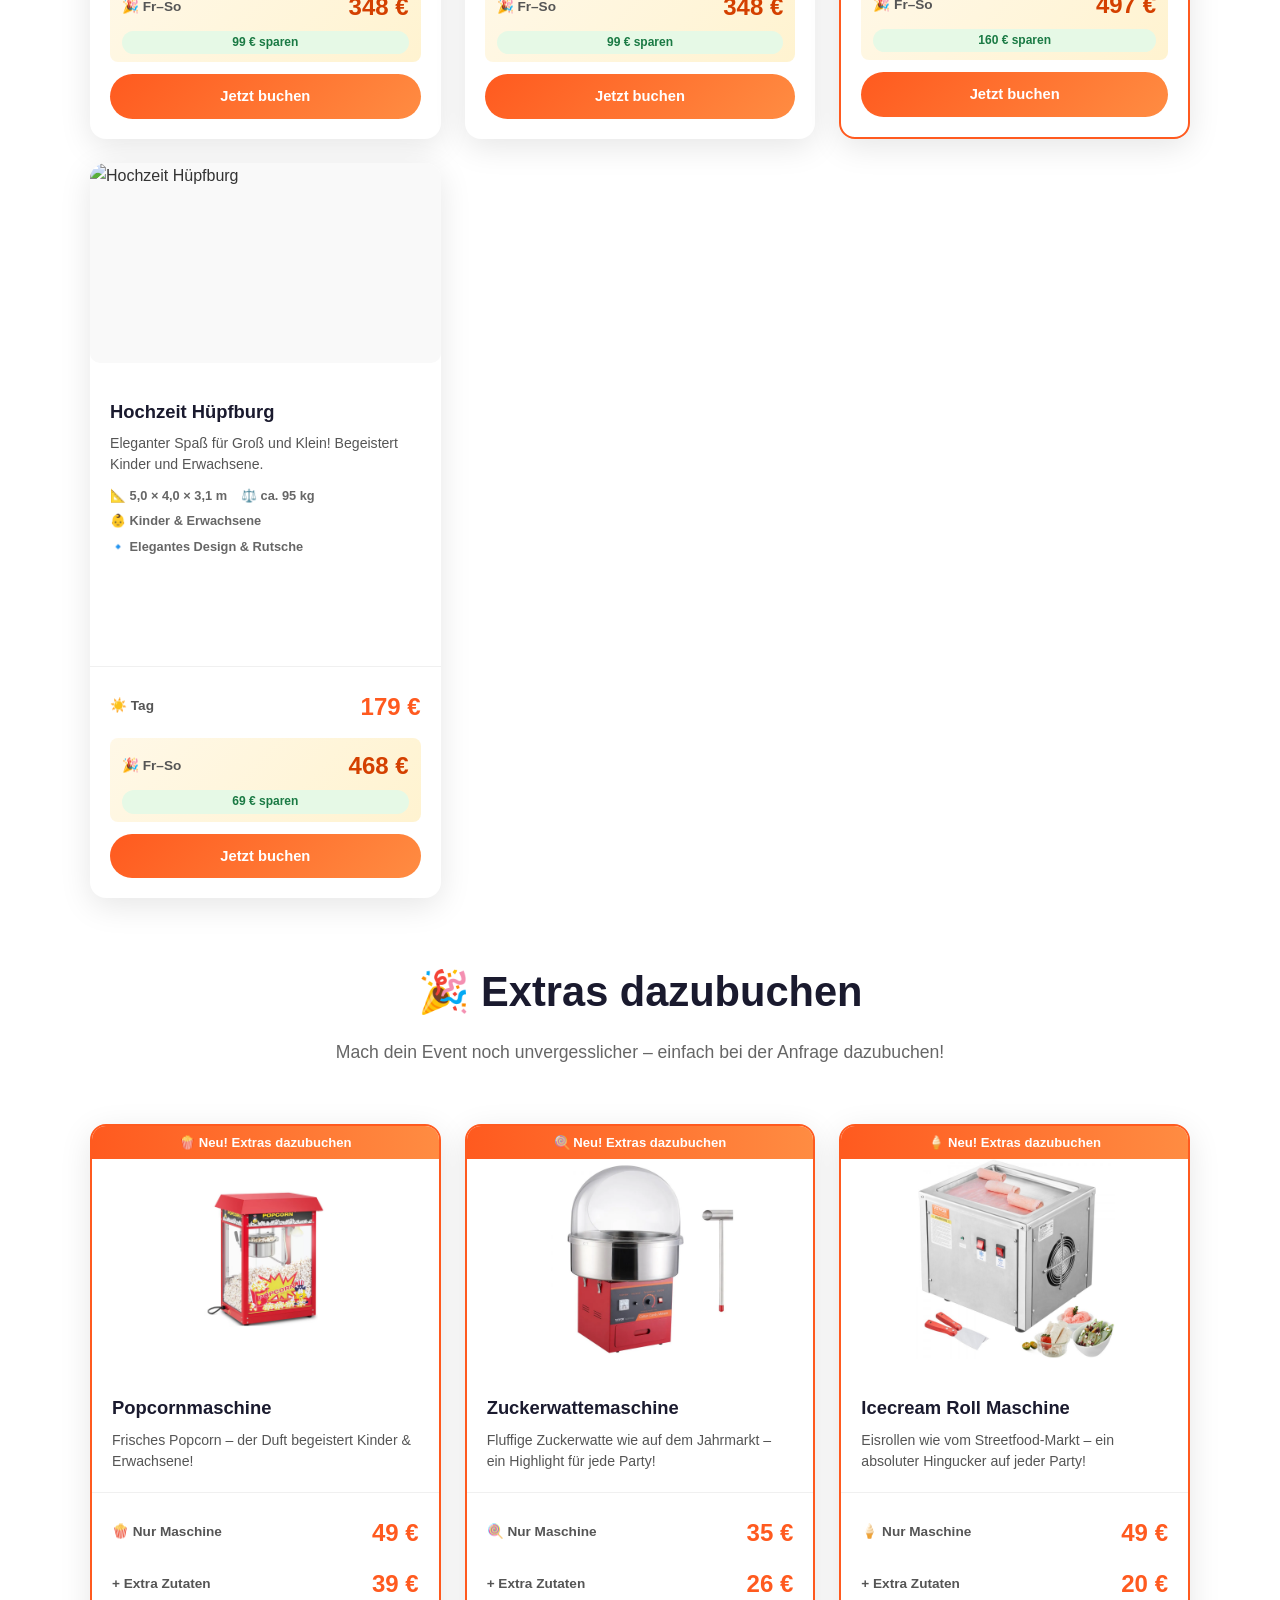
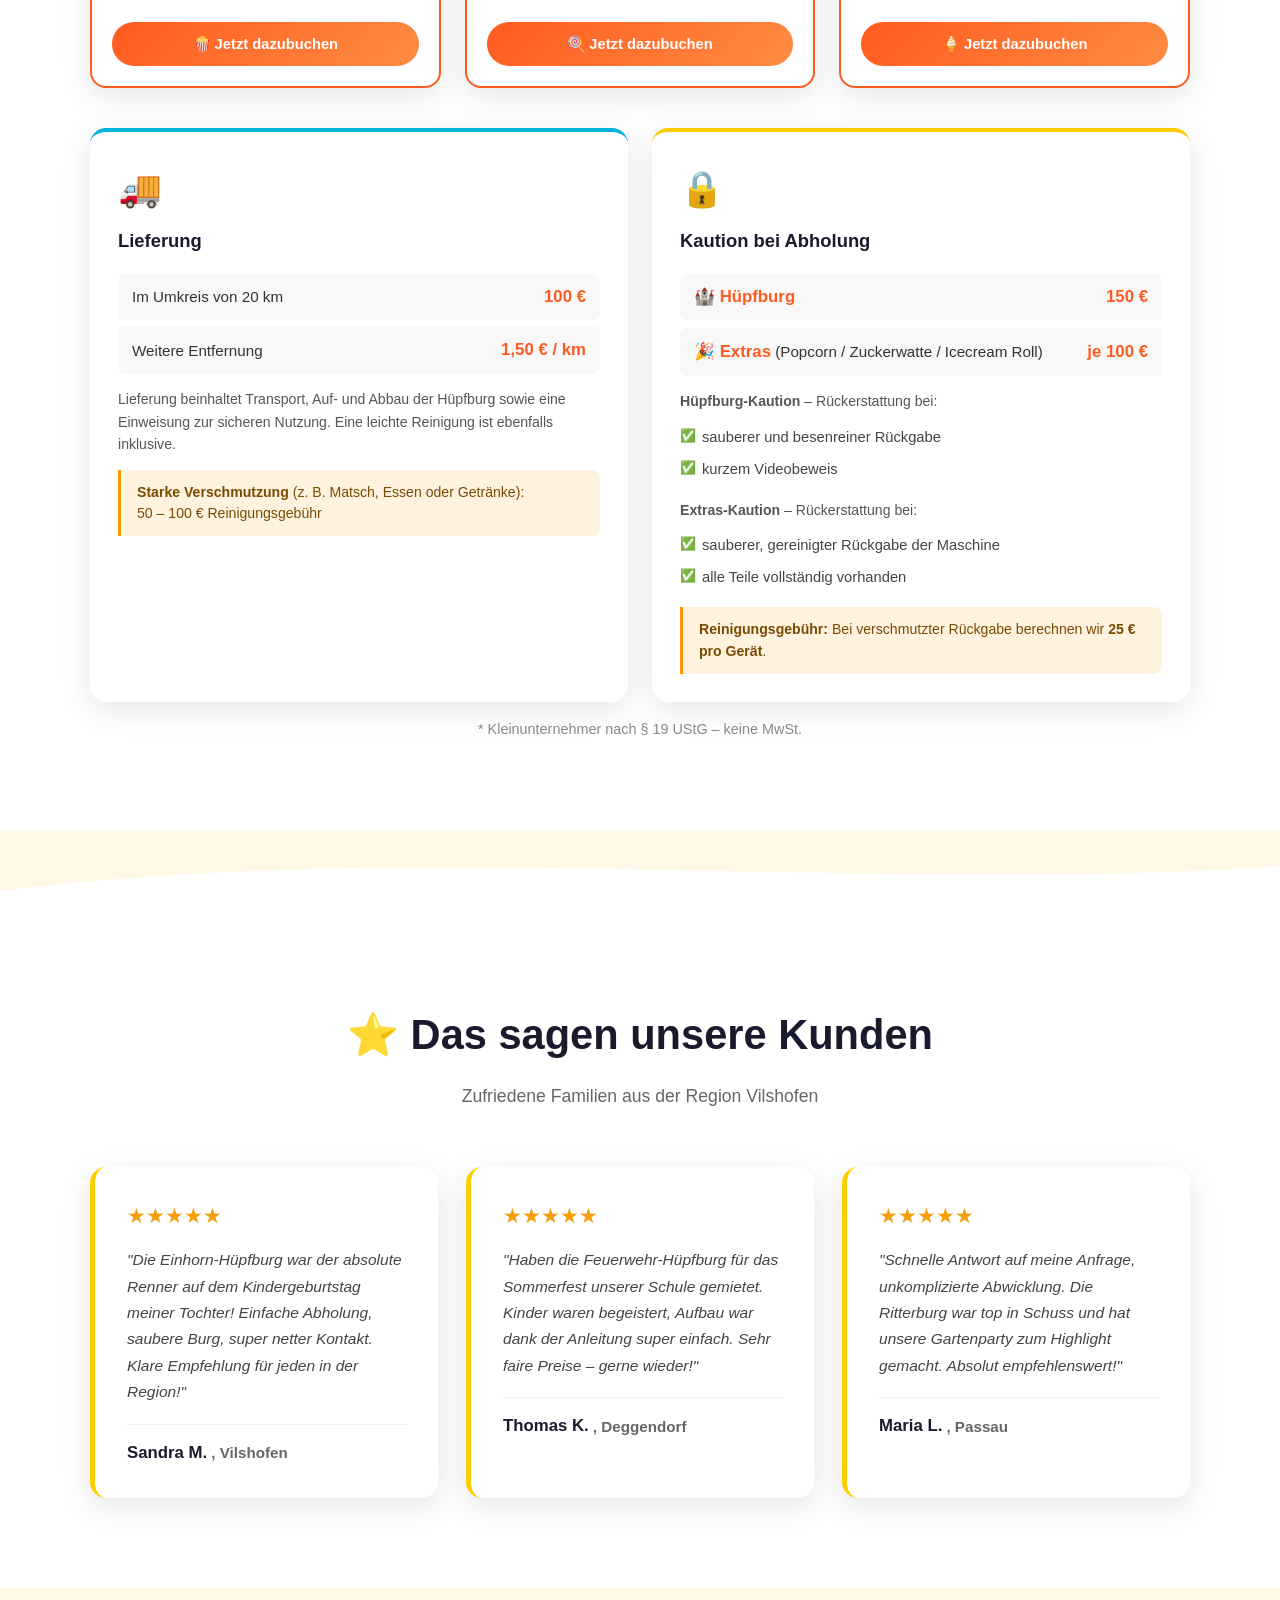
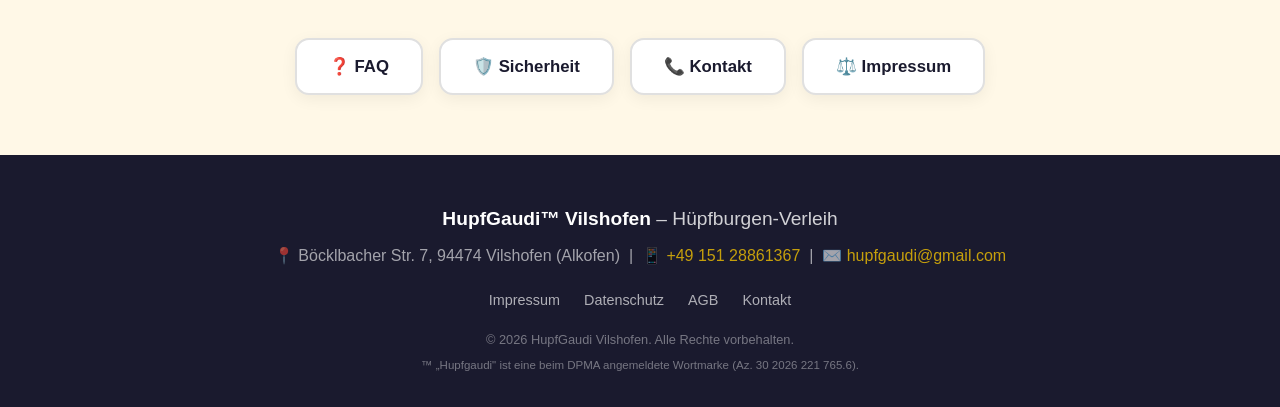
==== commit 70ebe847: "Alien-Hauptbild freigestellt, Card-Bild-Hintergrund konfigurierbar, Slideshow-Update - index.html: n" ====
--- a/index.html
+++ b/index.html
@@ -1553,7 +1553,7 @@
           <div class="combo-card${p.featured && !isInactive ? ' combo-card--featured' : ''}${isInactive ? ' combo-card--coming' : ''}" data-product="${p.name}"${galleryAttr} style="position:relative${isInactive ? ';opacity:.9' : ''}">
             ${badge}
             ${exclusiveBadge}
-            <img src="${p.image}" alt="${p.displayName}" class="combo-img card-img" loading="lazy" />
+            <img src="${p.image}" alt="${p.displayName}" class="combo-img card-img" loading="lazy"${p.imageBackground ? ' style="background:' + p.imageBackground + '"' : ''} />
             ${galleryHint}
             <div class="combo-info">
               <h3>${p.displayName}</h3>
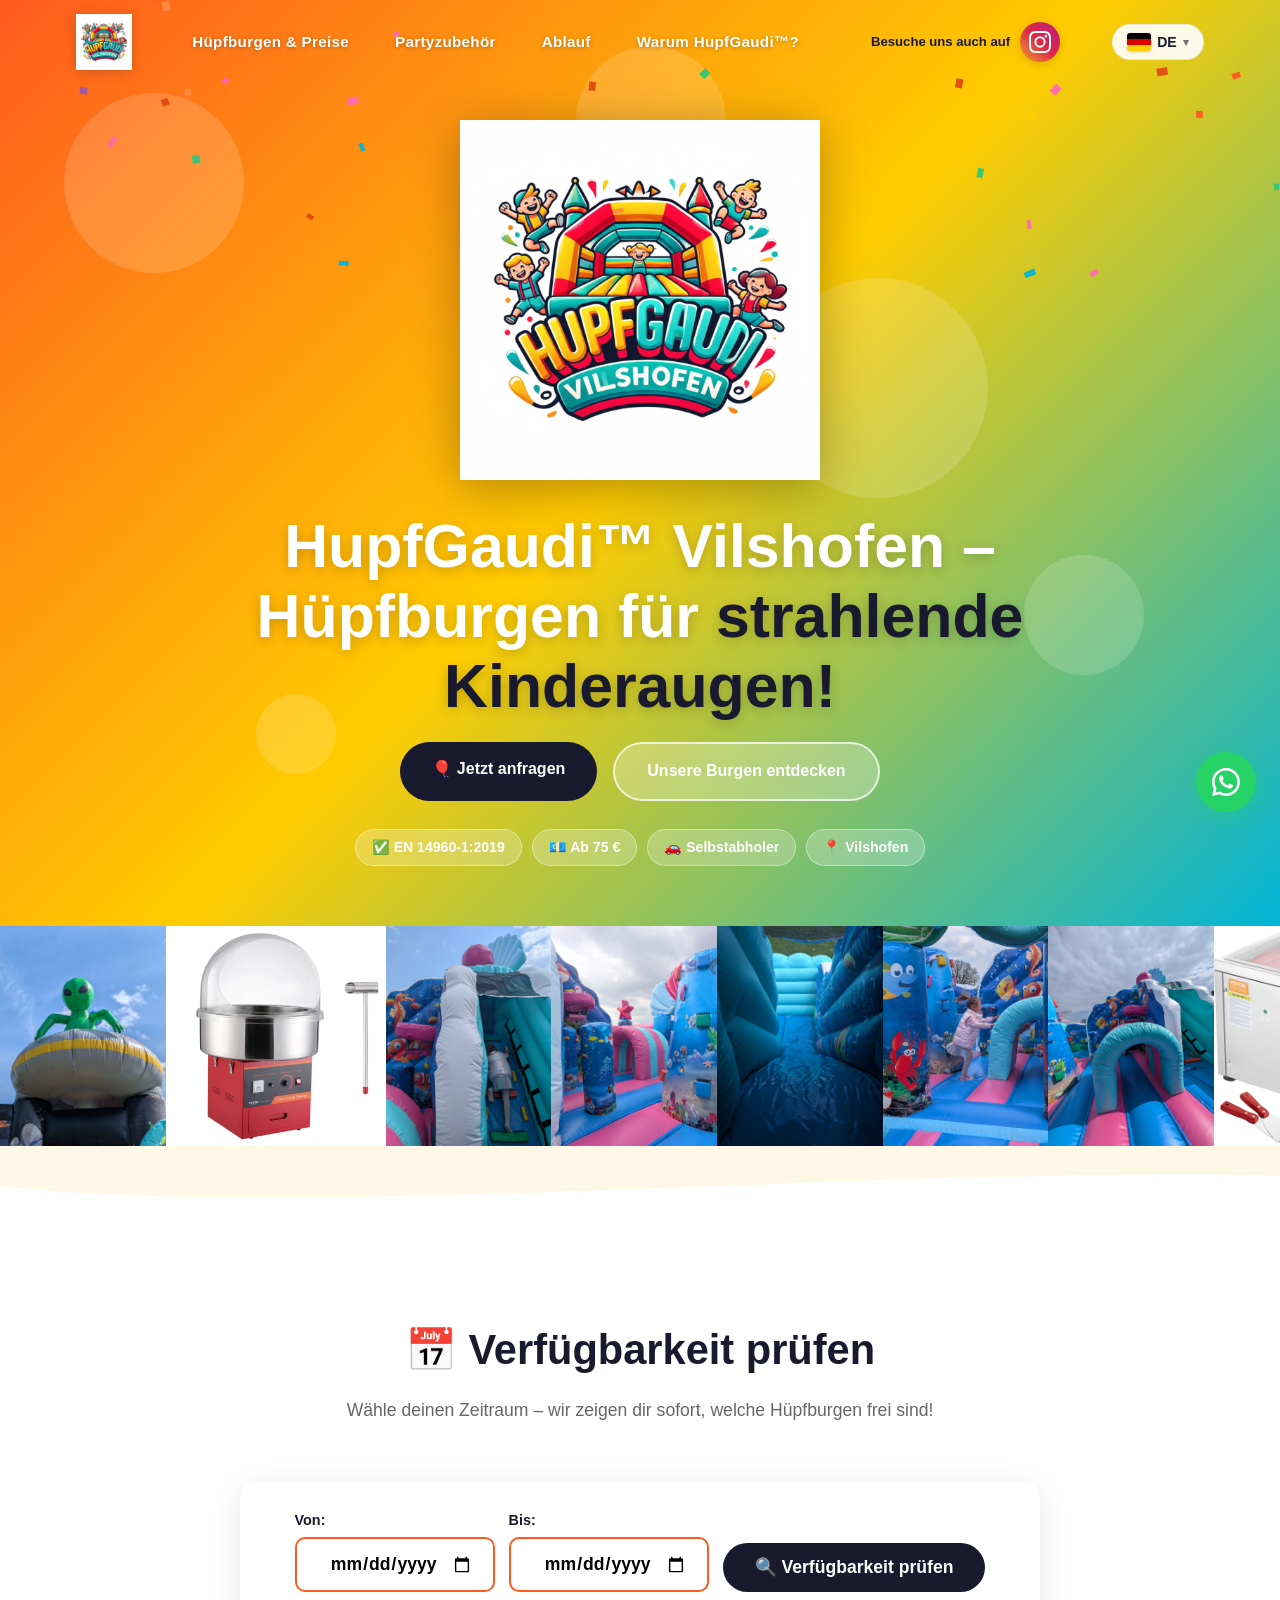
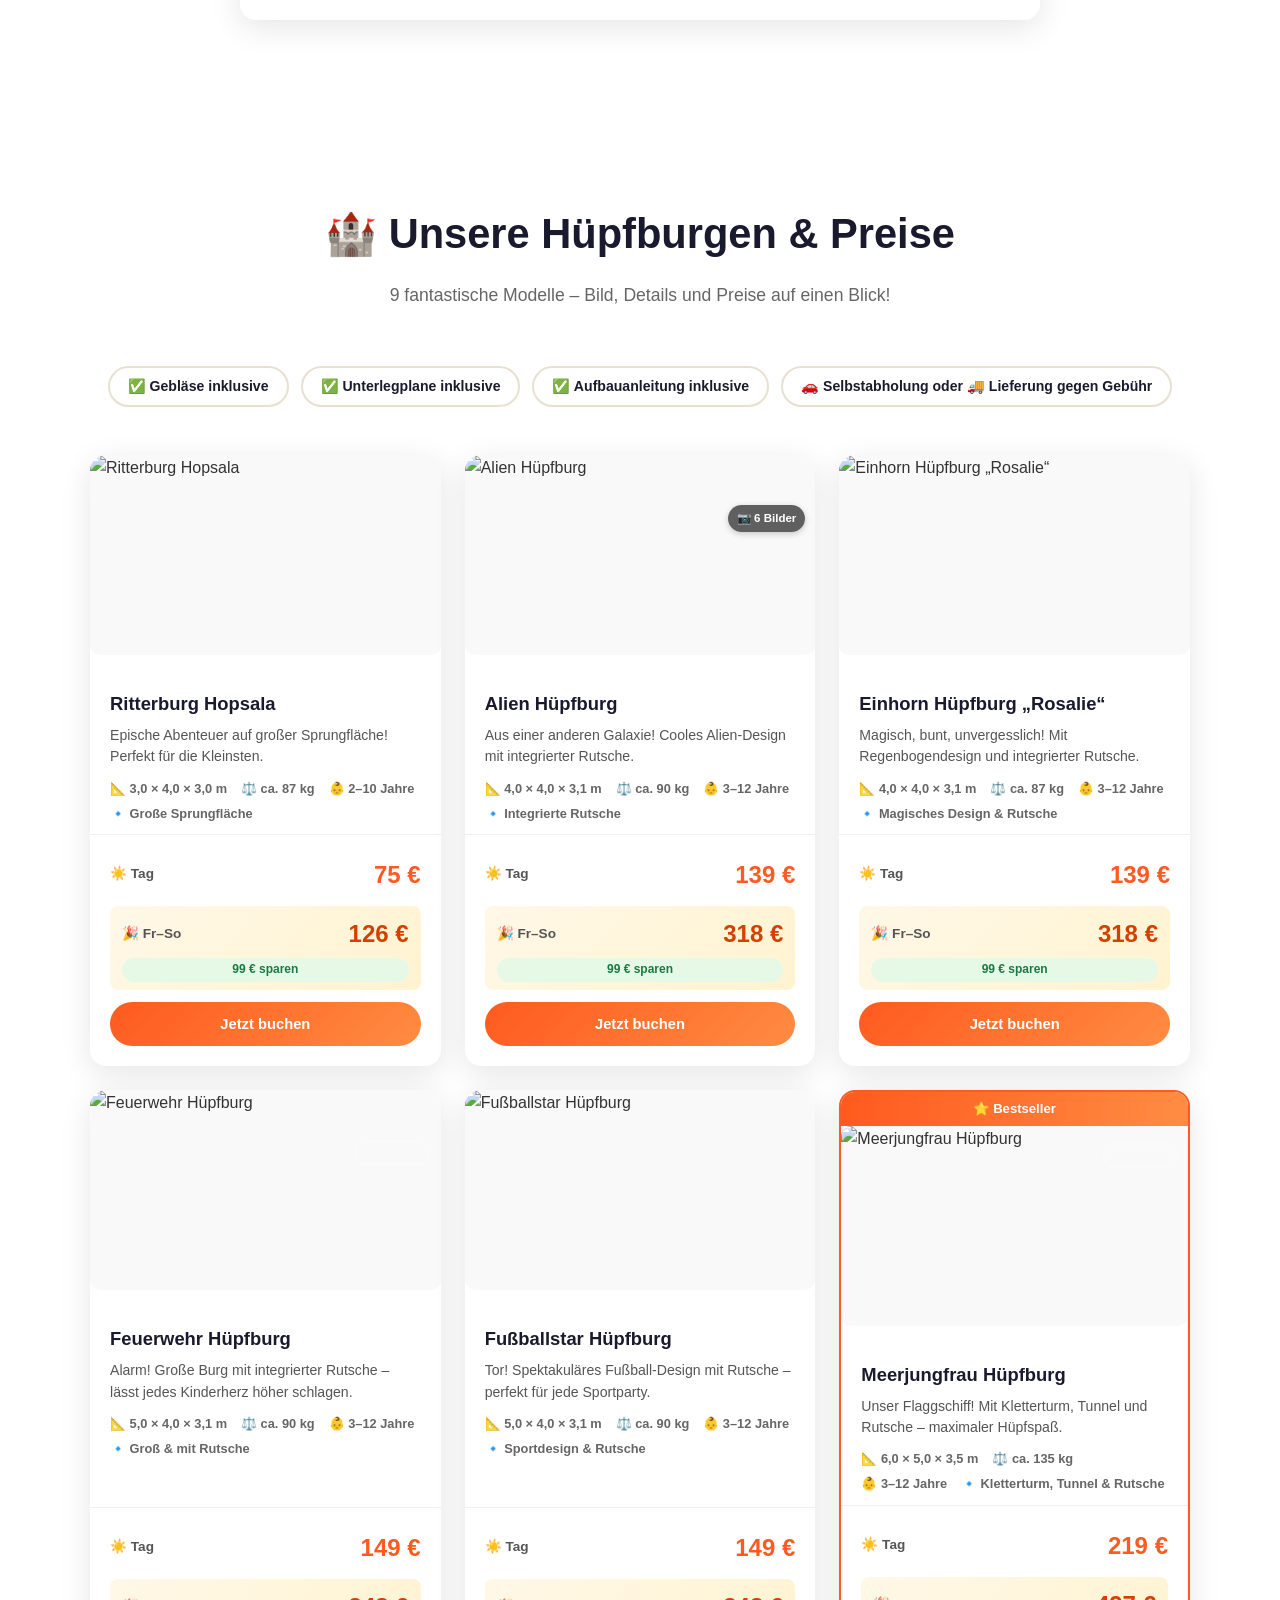
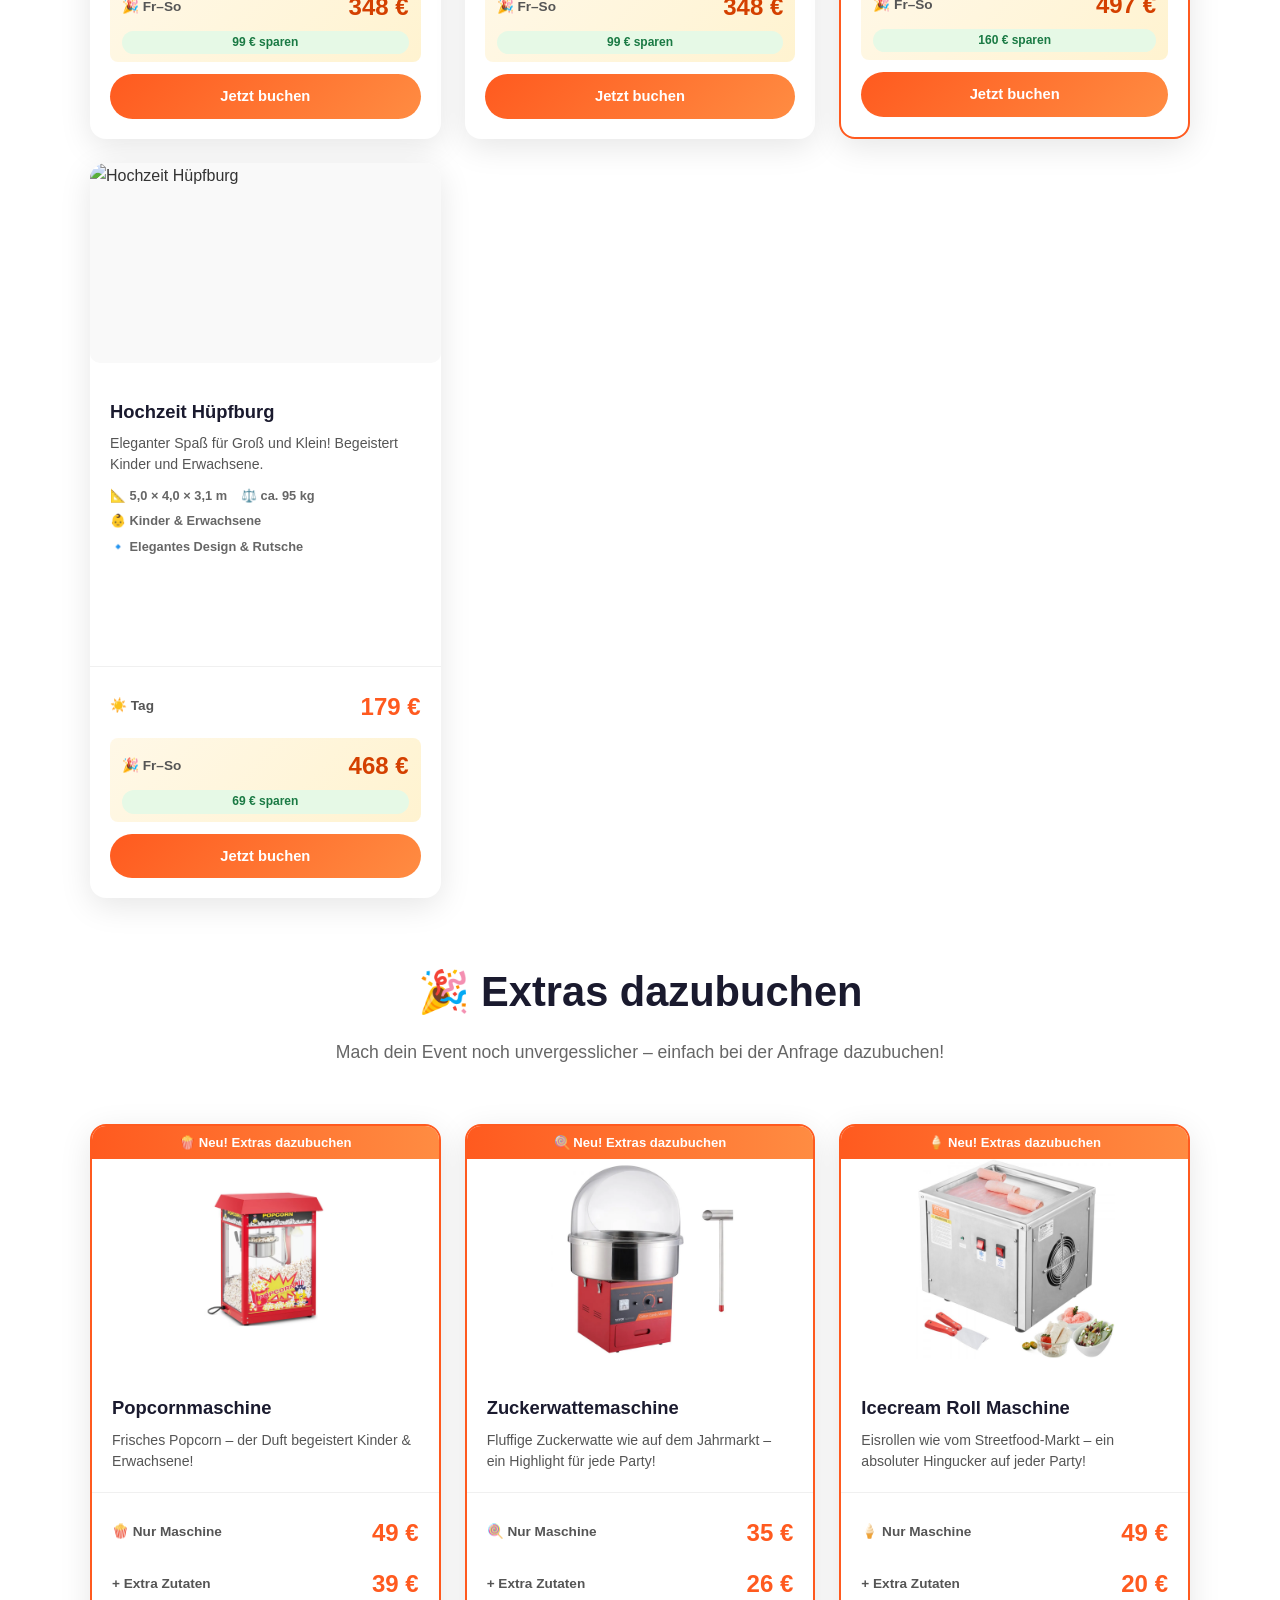
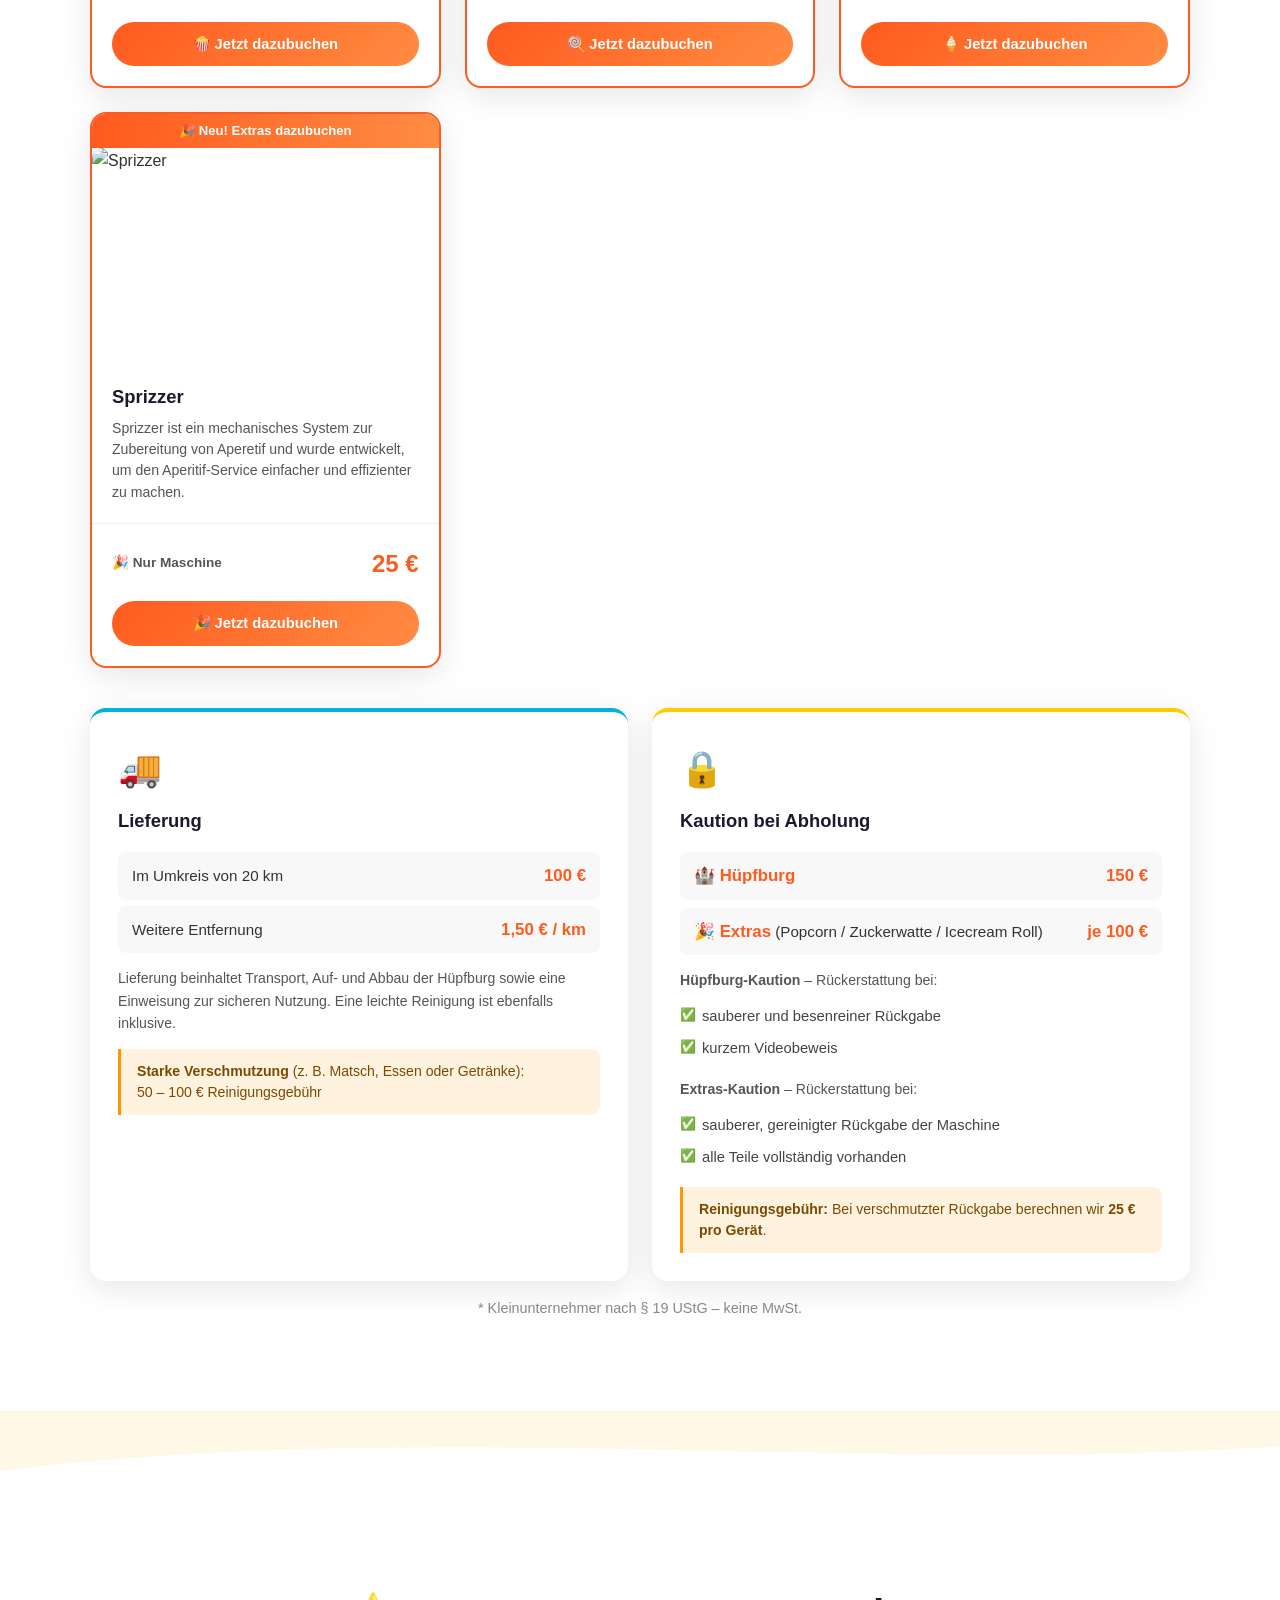
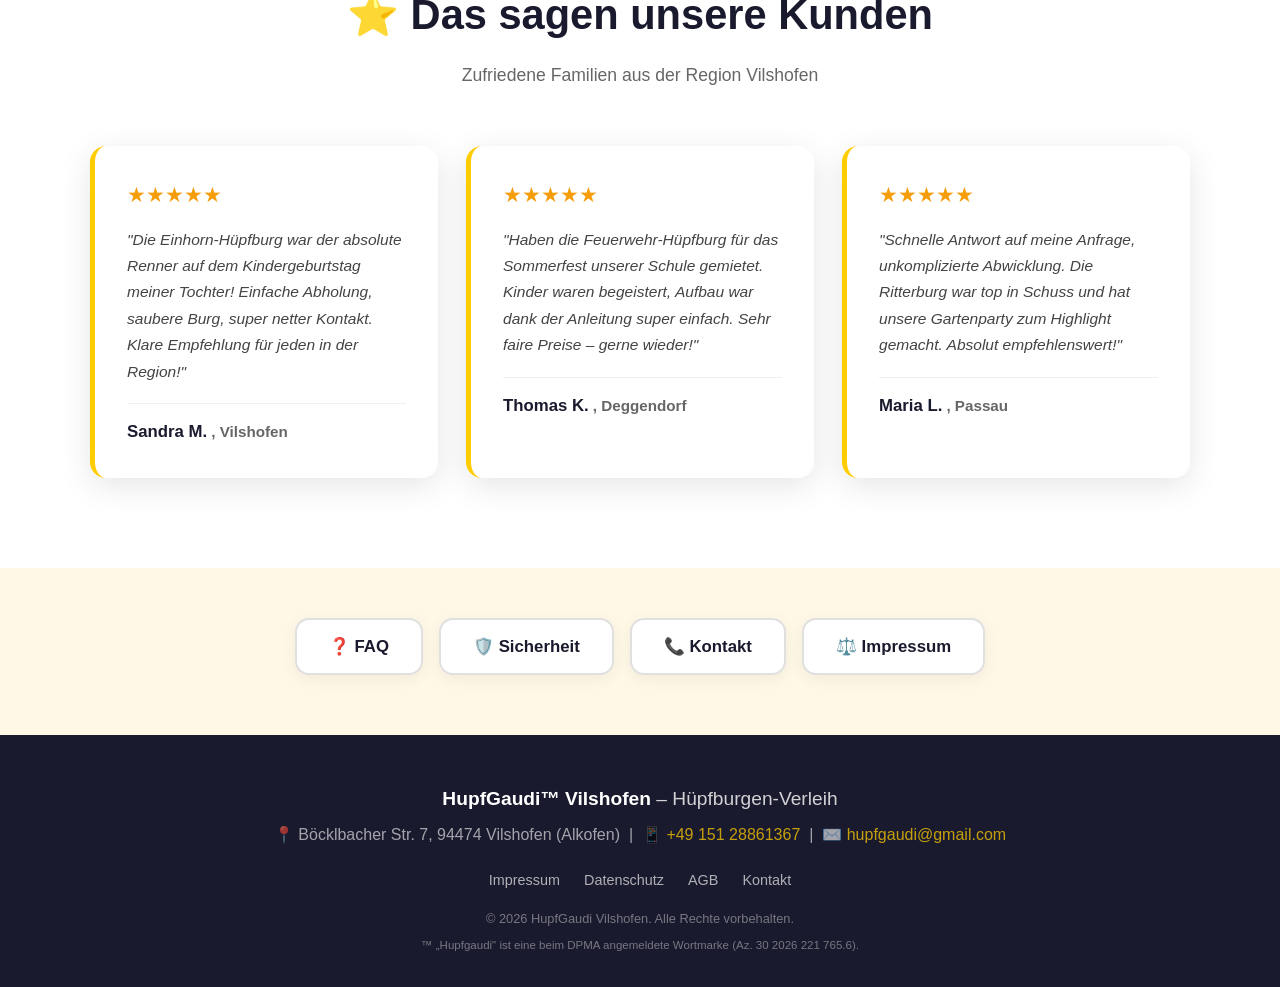
==== commit 1fb91aa5: "SuperSaaS-Sync wieder, kompakter Mietvertrag, Box-Etikett, Bug-Fixes - Neuer POST /api/sync-supersaa" ====
--- a/index.html
+++ b/index.html
@@ -95,7 +95,7 @@
       { "@type": "Question", "name": "Liefern Sie auch?",
         "acceptedAnswer": { "@type": "Answer", "text": "Aktuell bieten wir Selbstabholung in Vilshofen (Alkofen) an. Sprechen Sie uns auf Lieferoptionen an." }},
       { "@type": "Question", "name": "Gibt es eine Kaution?",
-        "acceptedAnswer": { "@type": "Answer", "text": "Ja, bei Abholung wird eine Kaution erhoben: 150 € für Hüpfburgen, 100 € für Popcornmaschine, 100 € für Zuckerwattemaschine. Alle Kautionen werden bei sauberer Rückgabe vollständig erstattet. Bei verschmutzter Rückgabe berechnen wir 25 € Reinigungsgebühr pro Gerät." }}
+        "acceptedAnswer": { "@type": "Answer", "text": "Ja, bei Abholung wird eine Kaution erhoben: 150 € für Hüpfburgen, 50 € für Partyzubehör (Popcornmaschine, Zuckerwattemaschine, Icecream Roll). Alle Kautionen werden bei sauberer Rückgabe vollständig erstattet. Bei verschmutzter Rückgabe berechnen wir 25 € Reinigungsgebühr pro Gerät." }}
     ]
   }
   </script>
@@ -647,7 +647,7 @@
         <details class="faq-item"><summary>Liefern Sie die Hüpfburg auch zu uns?</summary><p>Aktuell bieten wir einen Selbstabholer-Service an. Die Abholung erfolgt bequem bei uns in Vilshofen (Alkofen). Bei Bedarf sprich uns gerne auf Lieferoptionen an!</p></details>
         <details class="faq-item"><summary>Sind die Hüpfburgen für draußen und drinnen geeignet?</summary><p>Ja! Alle unsere Burgen sind sowohl für den Innen- als auch Außenbereich geeignet. Gemäß DIN EN 14960-1:2019 muss der Betrieb bei Windgeschwindigkeiten ab 39 km/h (Beaufort 6) eingestellt werden.</p></details>
         <details class="faq-item"><summary>Wie lange im Voraus muss ich buchen?</summary><p>Wir empfehlen mindestens 2–3 Wochen im Voraus zu buchen, besonders in der Hauptsaison Mai–September. Kurzfristige Anfragen nehmen wir gerne entgegen – Verfügbarkeit vorausgesetzt.</p></details>
-        <details class="faq-item"><summary>Gibt es eine Kaution?</summary><p>Ja! <strong>Hüpfburgen: 150 €</strong> – Rückerstattung bei sauberer und besenreiner Rückgabe mit Videobeweis. <strong>Extras (Popcorn / Zuckerwatte / Icecream Roll): je 100 €</strong> – Rückerstattung bei sauberer, gereinigter Rückgabe. Bei verschmutzter Rückgabe: <strong>25 € Reinigungsgebühr pro Gerät</strong>.</p></details>
+        <details class="faq-item"><summary>Gibt es eine Kaution?</summary><p>Ja! <strong>Hüpfburgen: 150 €</strong> – Rückerstattung bei sauberer und besenreiner Rückgabe mit Videobeweis. <strong>Partyzubehör (Popcorn / Zuckerwatte / Icecream Roll): 50 €</strong> – Rückerstattung bei sauberer, gereinigter Rückgabe. Bei verschmutzter Rückgabe: <strong>25 € Reinigungsgebühr pro Gerät</strong>.</p></details>
       </div>
 
       <h3 style="text-align:center;color:var(--dark);margin:28px 0 16px;font-size:1.1rem">🎉 Partyzubehör</h3>
@@ -728,7 +728,7 @@
                 <label class="form-legal-check"><input type="checkbox" id="datenschutz-accept" required> <span data-i18n="form.legal.datenschutz">Ich habe die <a href="impressum.html#datenschutz" target="_blank" style="color:var(--primary);font-weight:700">Datenschutzerklärung</a> gelesen und willige ein, dass meine Daten zur Bearbeitung meiner Anfrage verarbeitet werden. *</span></label>
                 <label class="form-legal-check"><input type="checkbox" id="agb-accept" required> <span data-i18n="form.legal.agb">Ich habe den Mietvertrag, die AGB und Widerrufsbelehrung gelesen und akzeptiere diese. *</span></label>
                 <label class="form-legal-check"><input type="checkbox" id="ausweis-accept"> <span data-i18n="form.legal.ausweis">Ich willige ein, dass bei Abholung ein Foto meines Personalausweises zur Identitätssicherung angefertigt wird.</span></label>
-                <label class="form-legal-check"><input type="checkbox" id="kaution-accept" required> <span data-i18n="form.legal.kaution">Ich bringe zur Abholung eine Kaution von 150 € (Hüpfburg) bzw. 100 € (Partyzubehör) in bar mit. *</span></label>
+                <label class="form-legal-check"><input type="checkbox" id="kaution-accept" required> <span data-i18n="form.legal.kaution">Ich bringe zur Abholung eine Kaution von 150 € (Hüpfburg) bzw. 50 € (Partyzubehör) in bar mit. *</span></label>
               </div>
             </div>
             <div class="form-submit"><button type="submit" class="btn btn-primary" style="width:100%;font-size:1.1rem;" data-i18n="form.submit">🎉 Jetzt verbindlich buchen</button></div>
@@ -1088,8 +1088,8 @@
         const apiTo = endPlusOne.toISOString().split('T')[0];
 
         let res;
-        // Immer über Backend-Proxy (kein direkter SuperSaaS-Call = API-Key geschützt)
-        res = await fetch('http://localhost:8081/api/bookings?from=' + fromDate + '&to=' + apiTo);
+        // Cache-Buster damit Browser die API-Antwort nie cached
+        res = await fetch('http://localhost:8081/api/bookings?from=' + fromDate + '&to=' + apiTo + '&_=' + Date.now(), { cache: 'no-store' });
         if (!res.ok) throw new Error('API Fehler');
         const bookings = await res.json();
 
@@ -1100,10 +1100,12 @@
 
         bookings.forEach(b => {
           if (b.deleted) return;
-          const bStart = new Date(b.start);
-          const bEnd   = new Date(b.finish);
-          // Prüfe ob die Buchung irgendeinen Tag im Zeitraum überlappt
-          if (bStart <= rangeEnd && bEnd >= rangeStart) {
+          // Datum-only-Vergleich (YYYY-MM-DD ist lexikografisch sortierbar)
+          const bStartDate = (b.start || '').slice(0, 10);
+          const bEndDate   = (b.finish || b.start || '').slice(0, 10);
+          if (!bStartDate) return;
+          // Überlappung mit angefragtem Zeitraum?
+          if (bStartDate <= toDate && bEndDate >= fromDate) {
             bookedNames.add(b.res_name);
           }
         });
@@ -1157,7 +1159,11 @@
       var t = window._translations[lang];
       document.querySelectorAll('[data-i18n]').forEach(function(el) {
         var key = el.getAttribute('data-i18n');
-        if (t[key]) el.textContent = t[key];
+        if (t[key]) {
+          // HTML erlauben wenn Übersetzung Tags enthält (z.B. Links in Datenschutz-Checkboxen)
+          if (/<[a-z][\s\S]*?>/i.test(t[key])) el.innerHTML = t[key];
+          else el.textContent = t[key];
+        }
       });
       document.documentElement.lang = lang;
       document.getElementById('lang-flag').src = 'img/flags/' + (LANG_FLAGS[lang] || 'de') + '.png';
